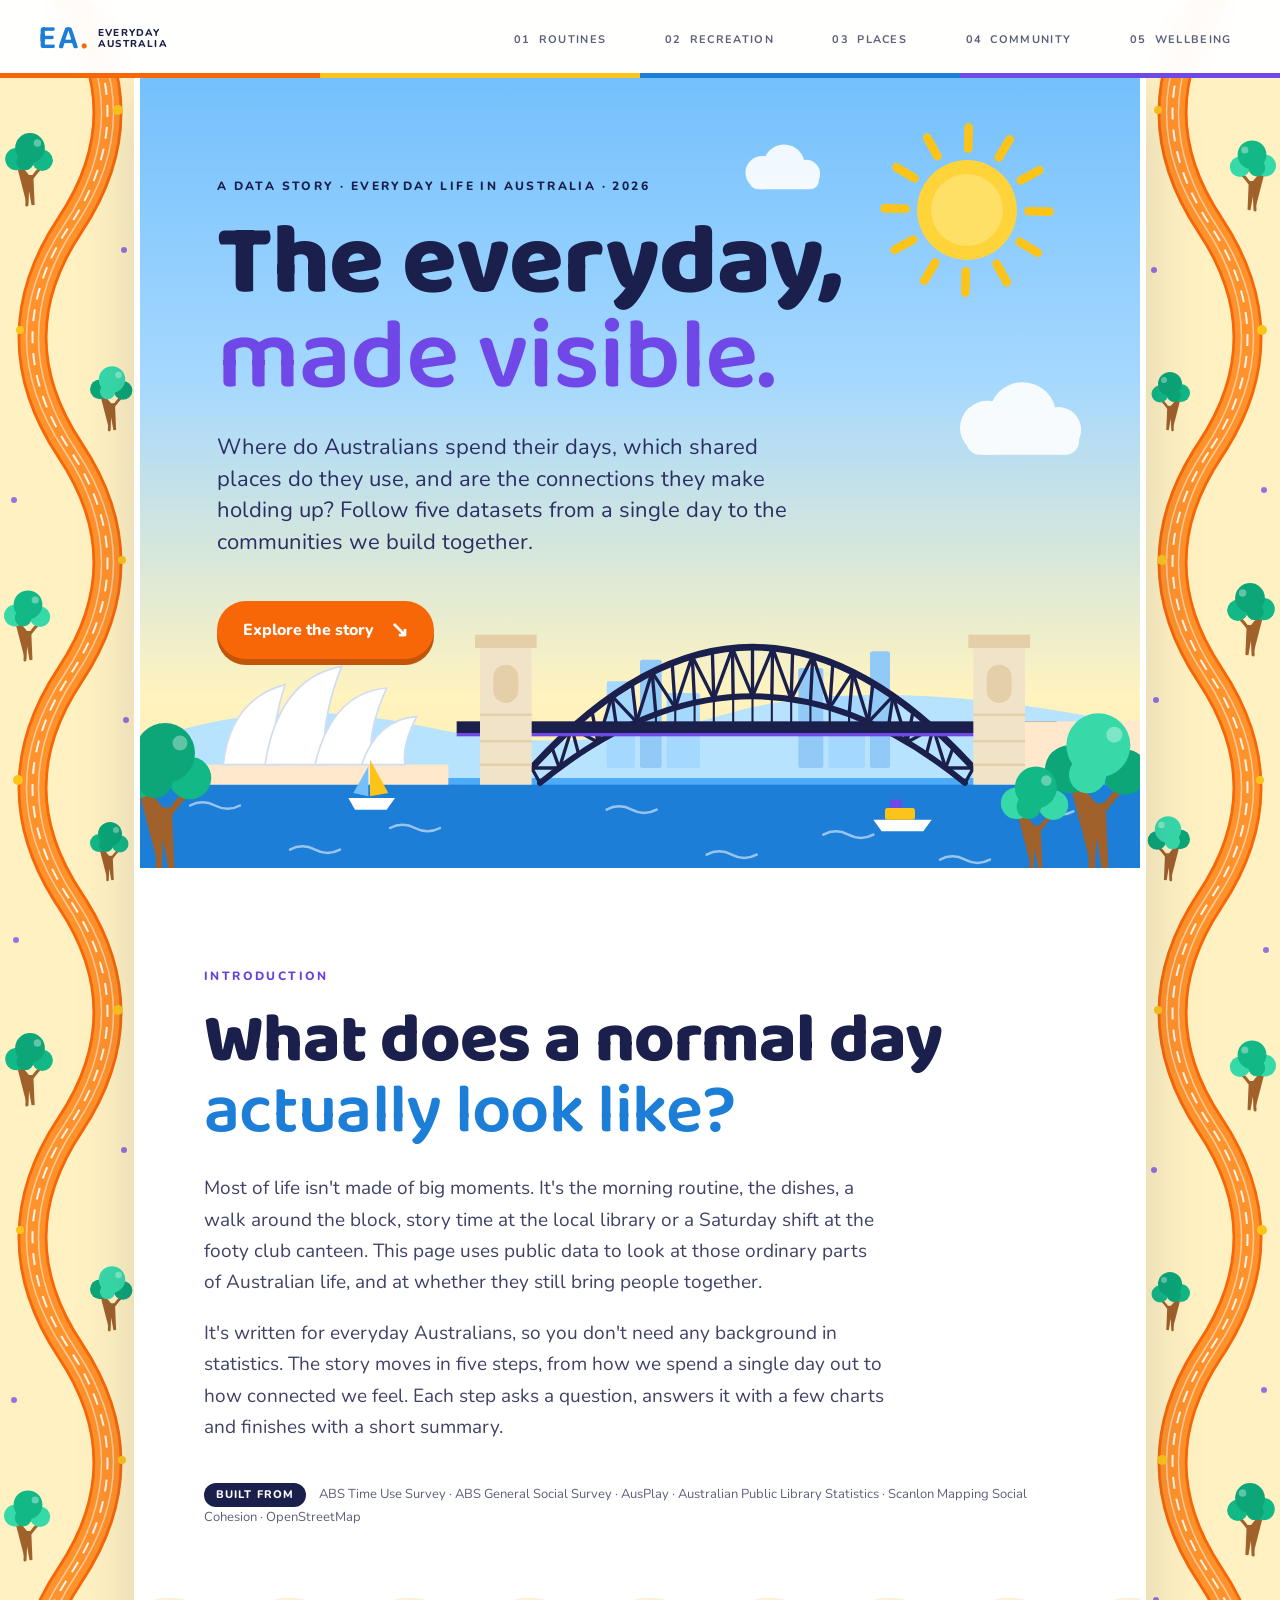
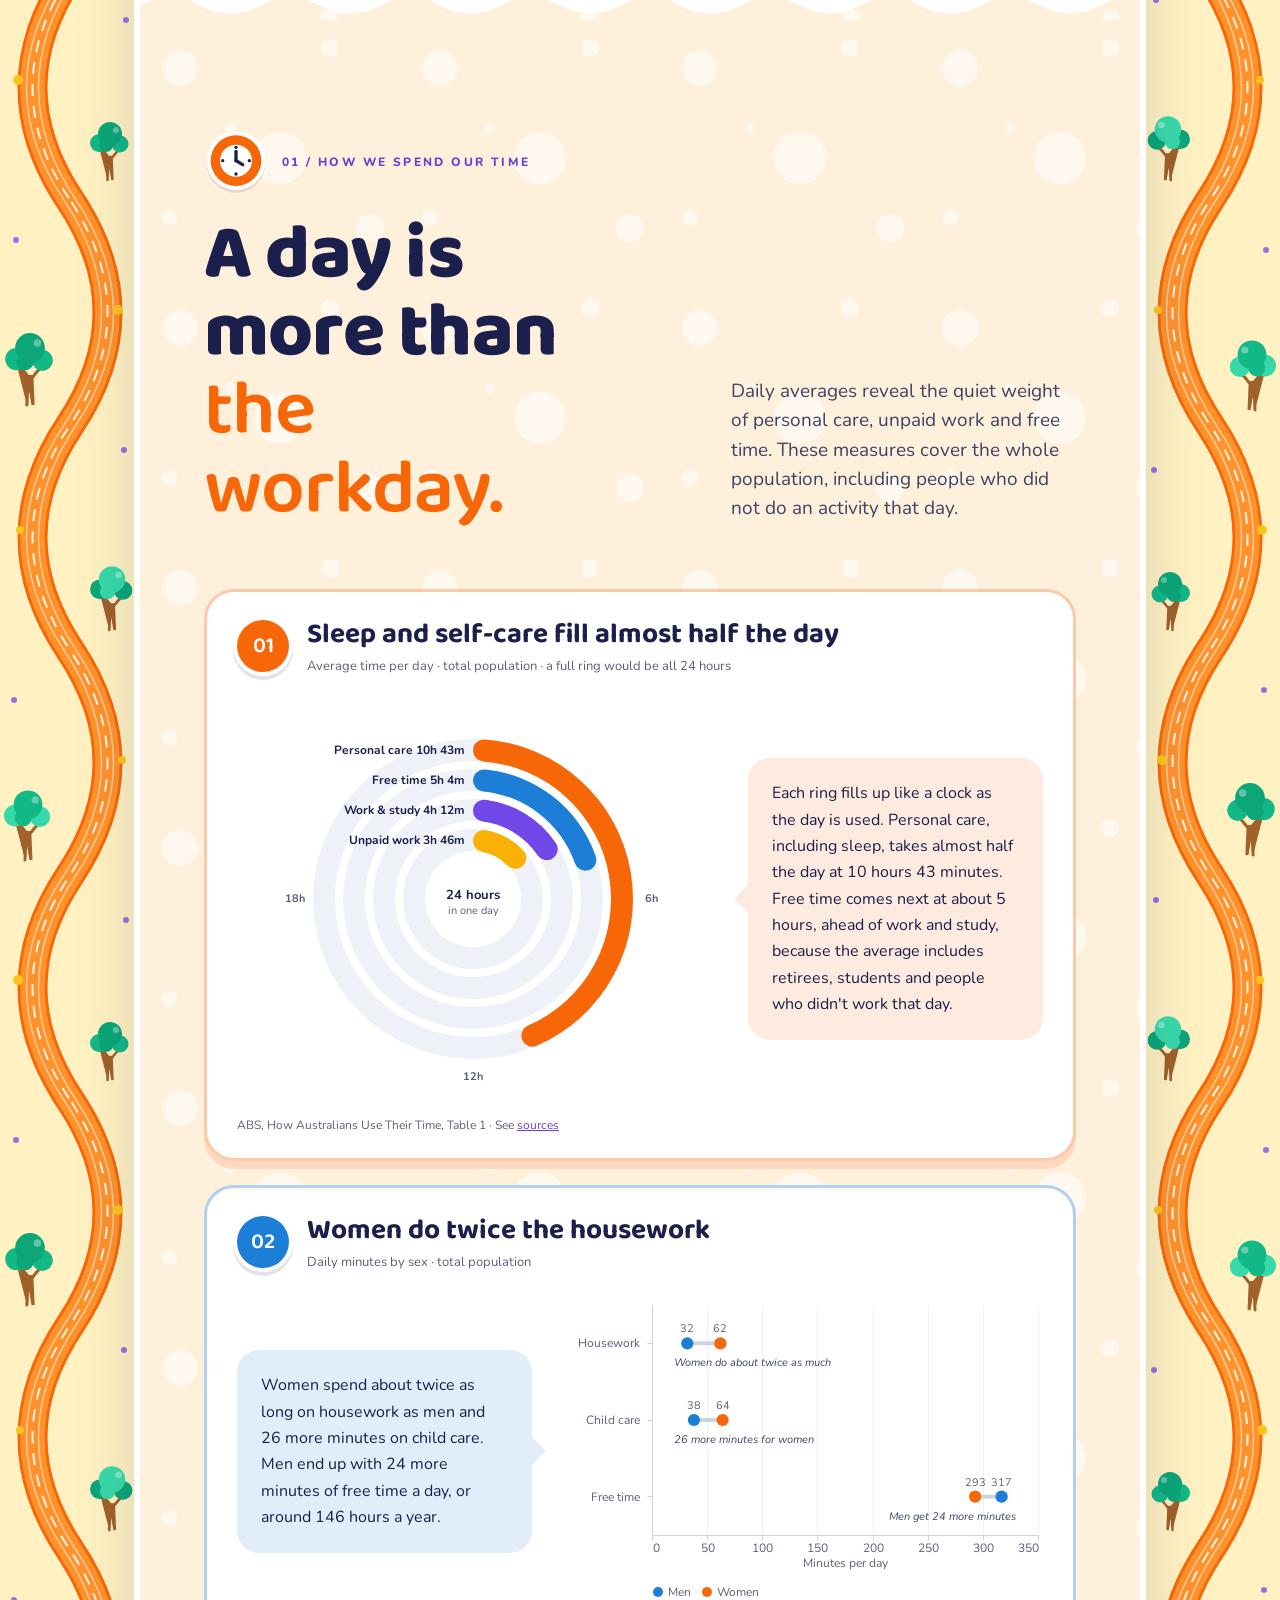
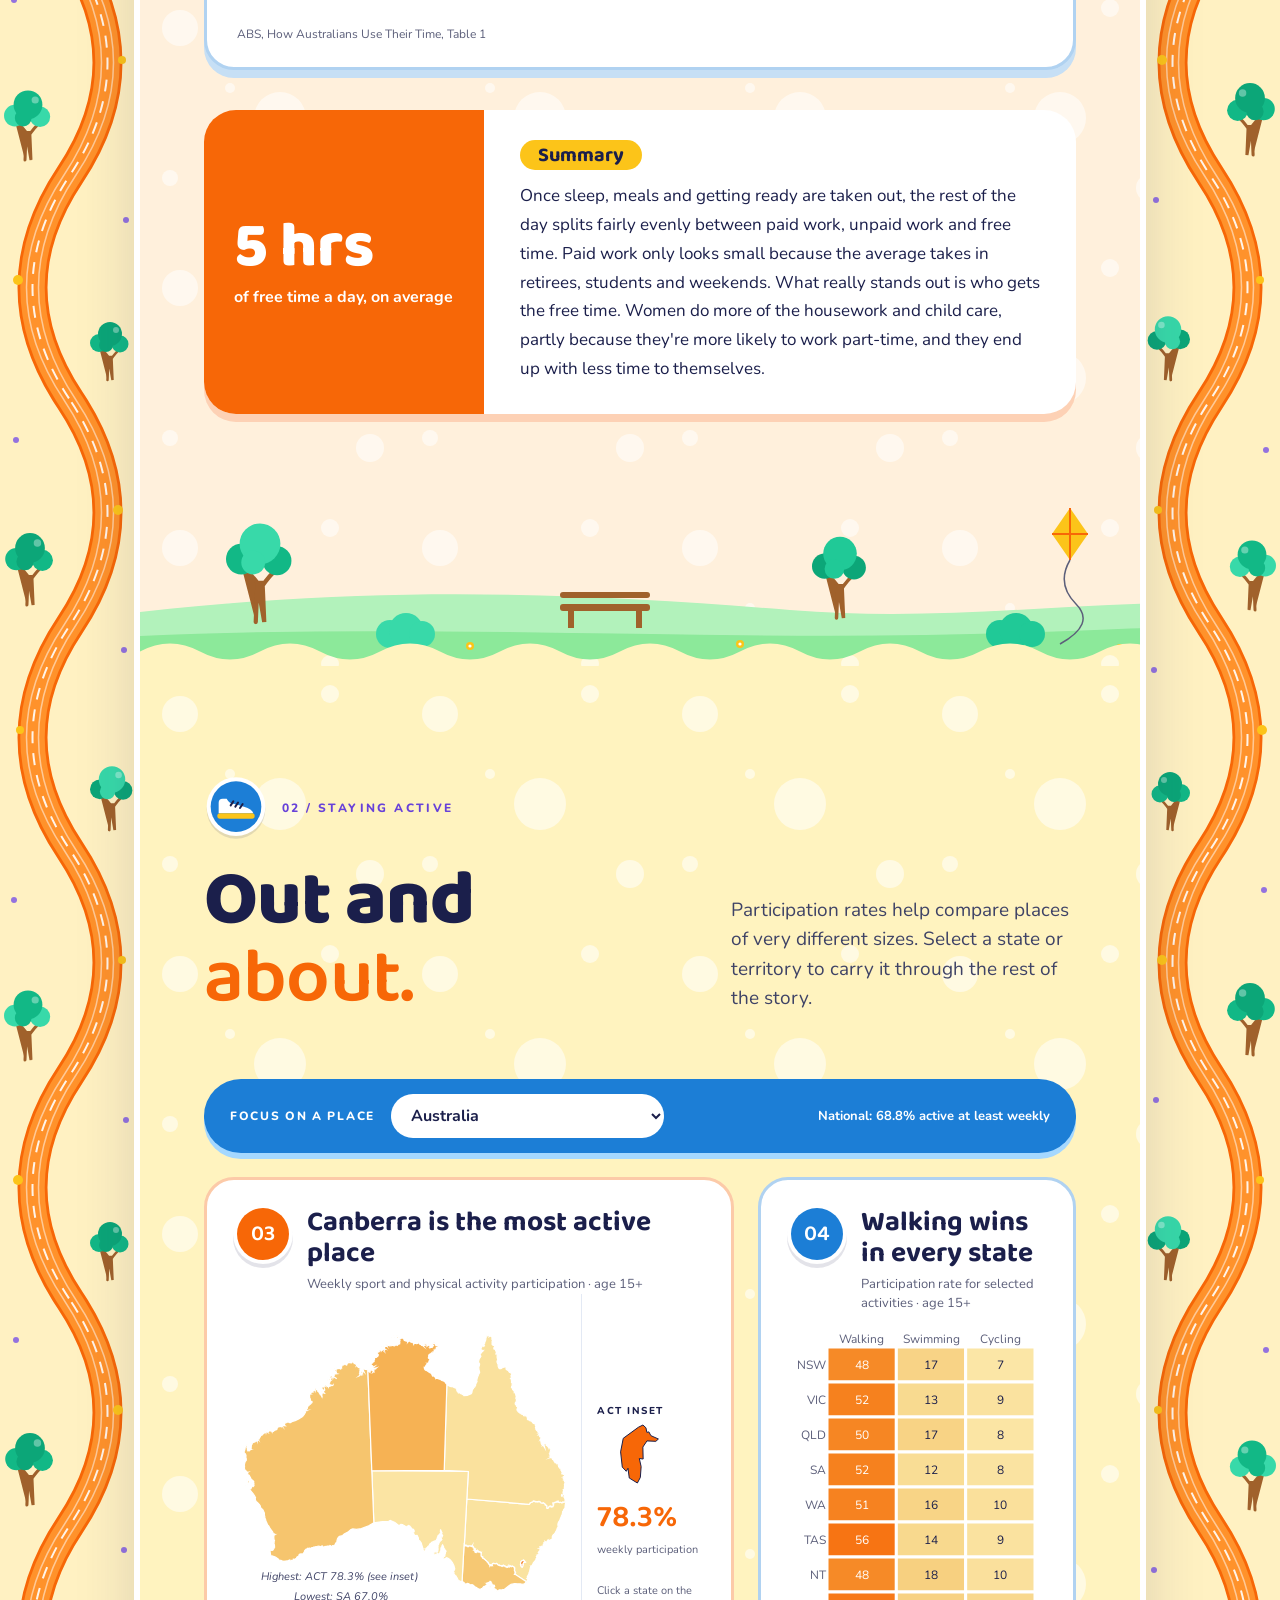
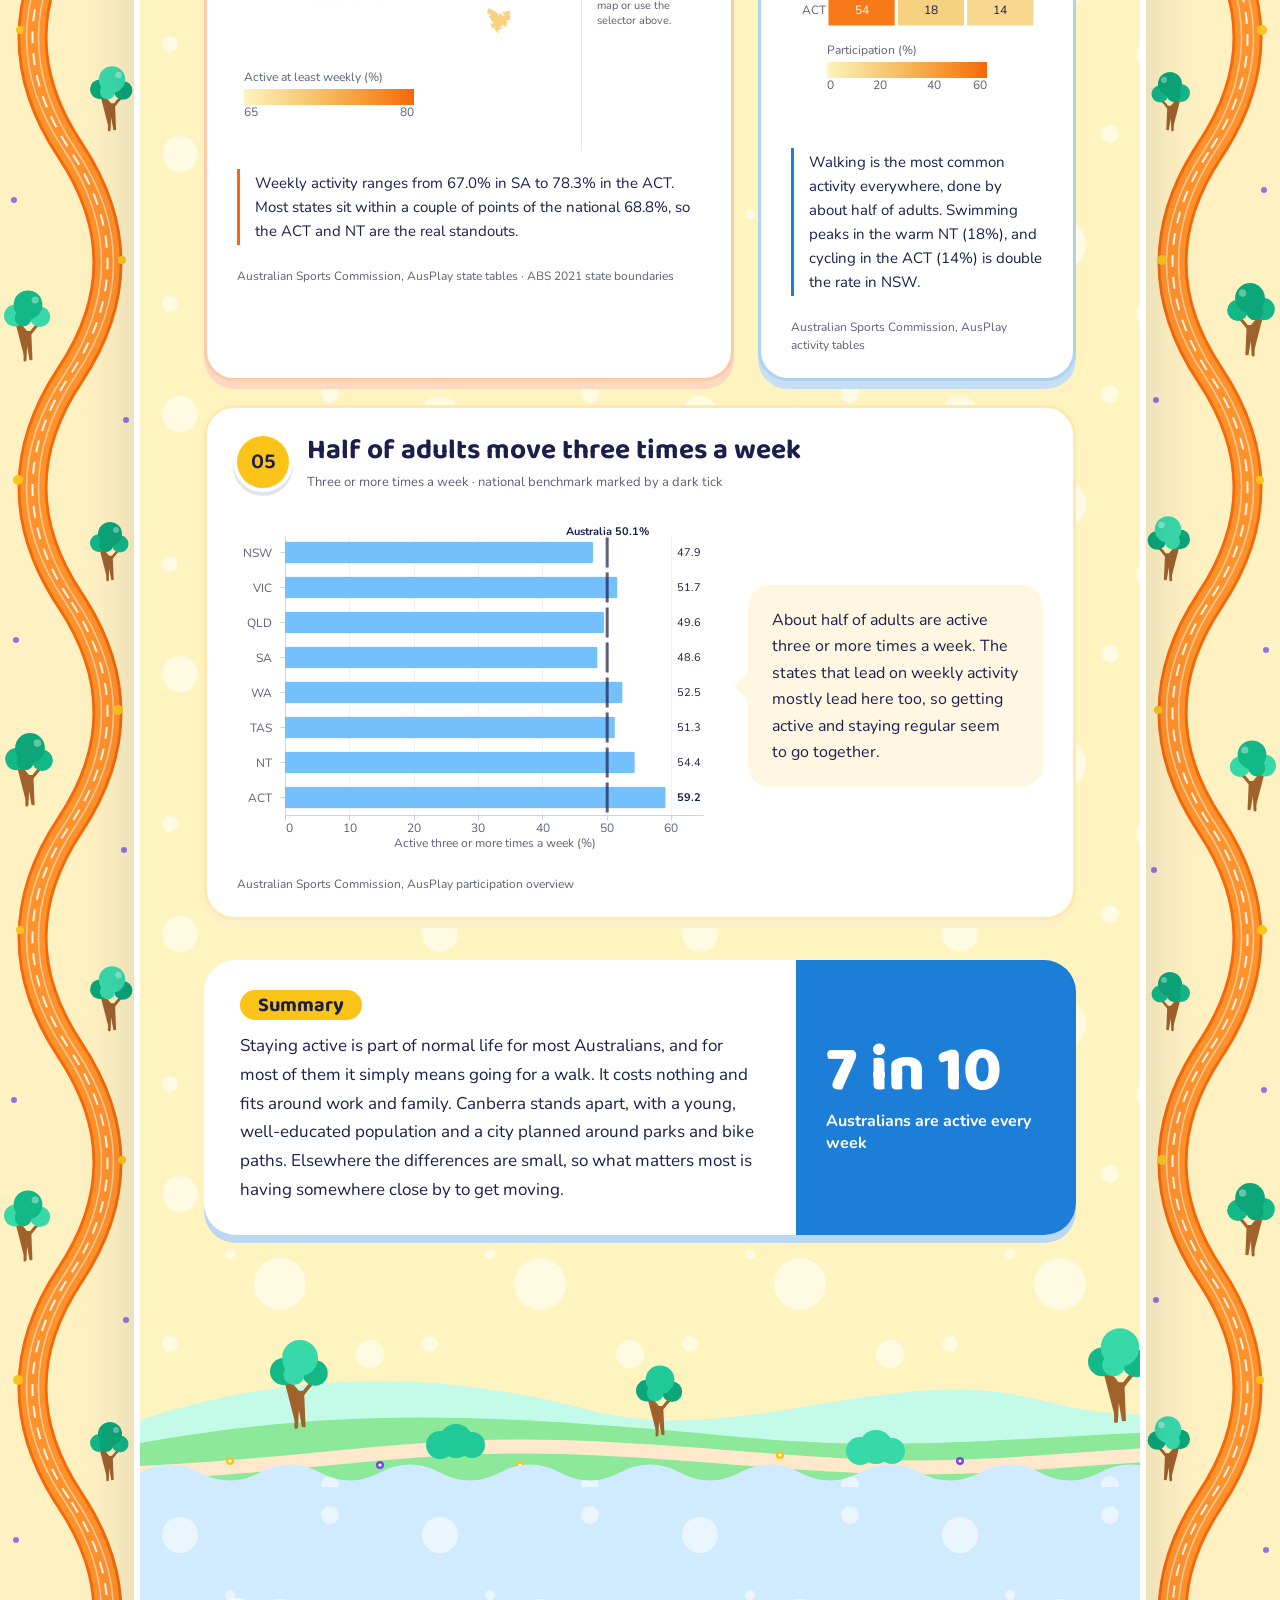
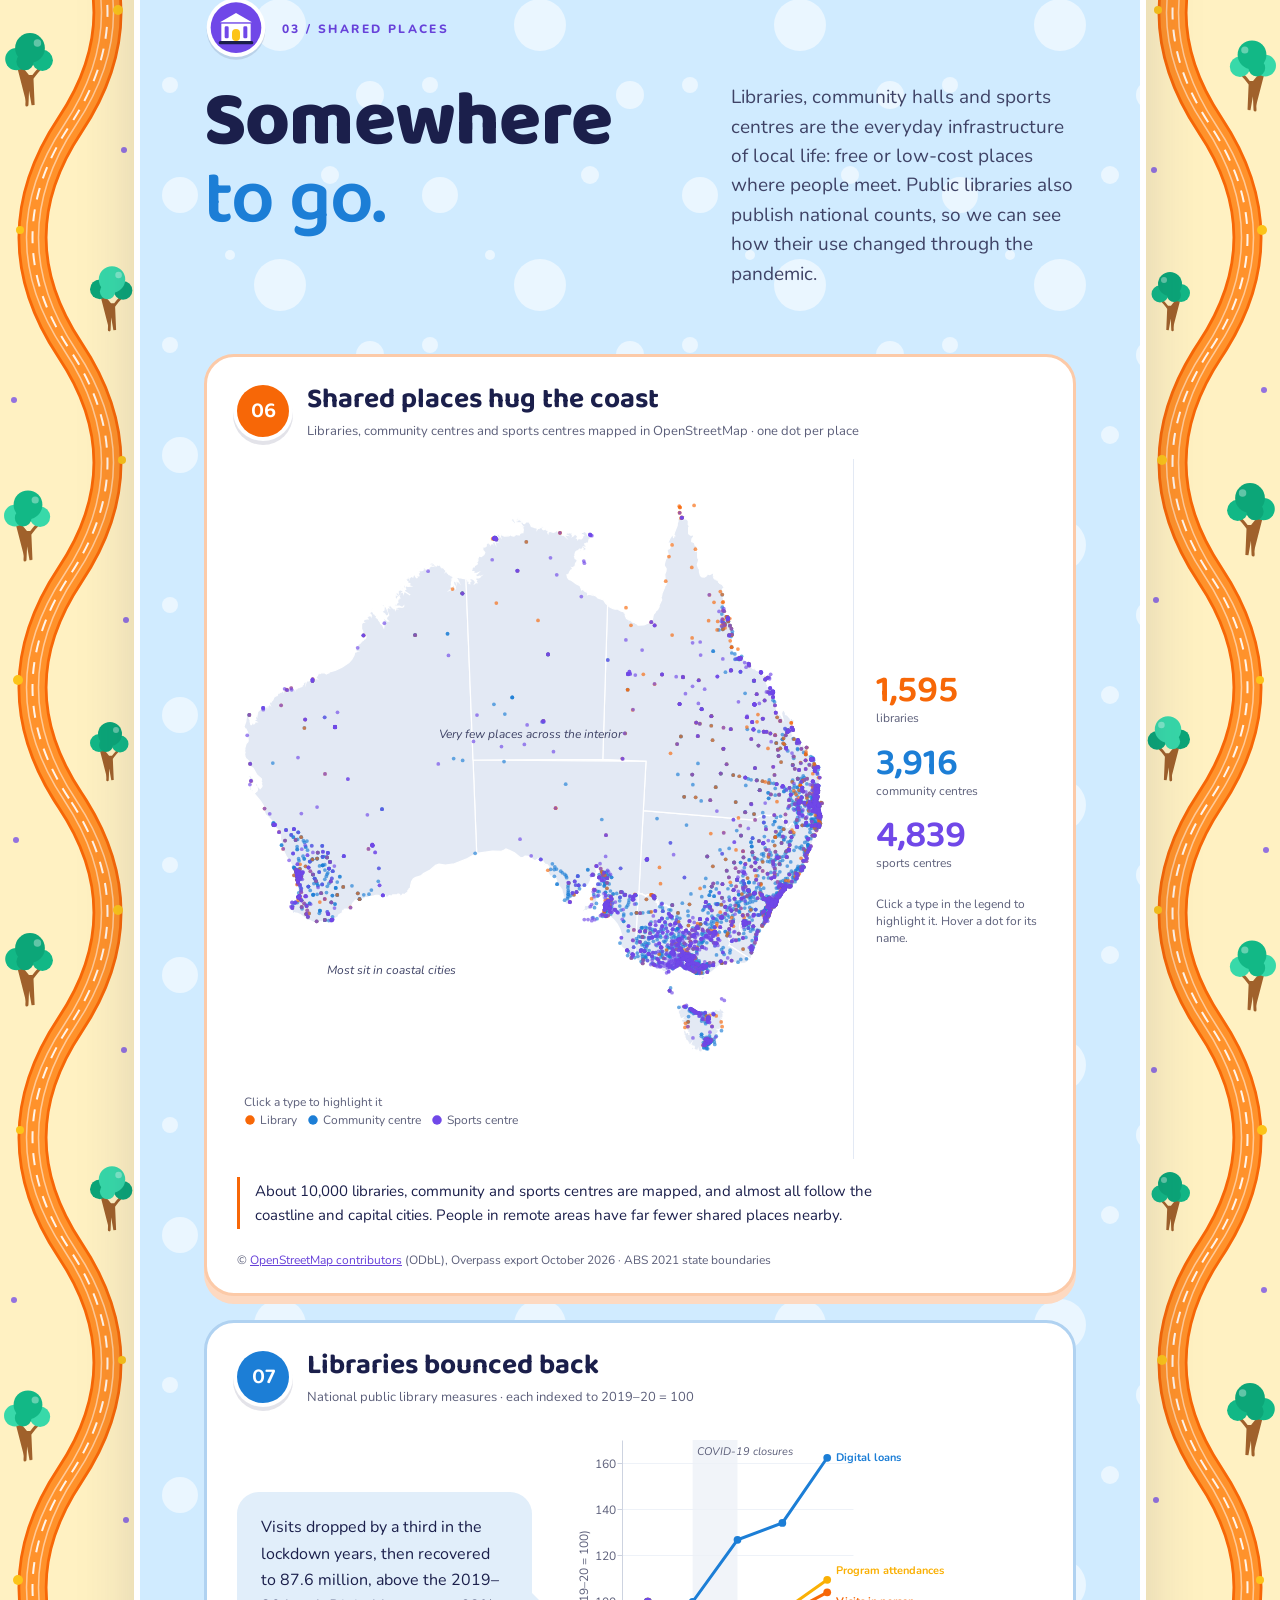
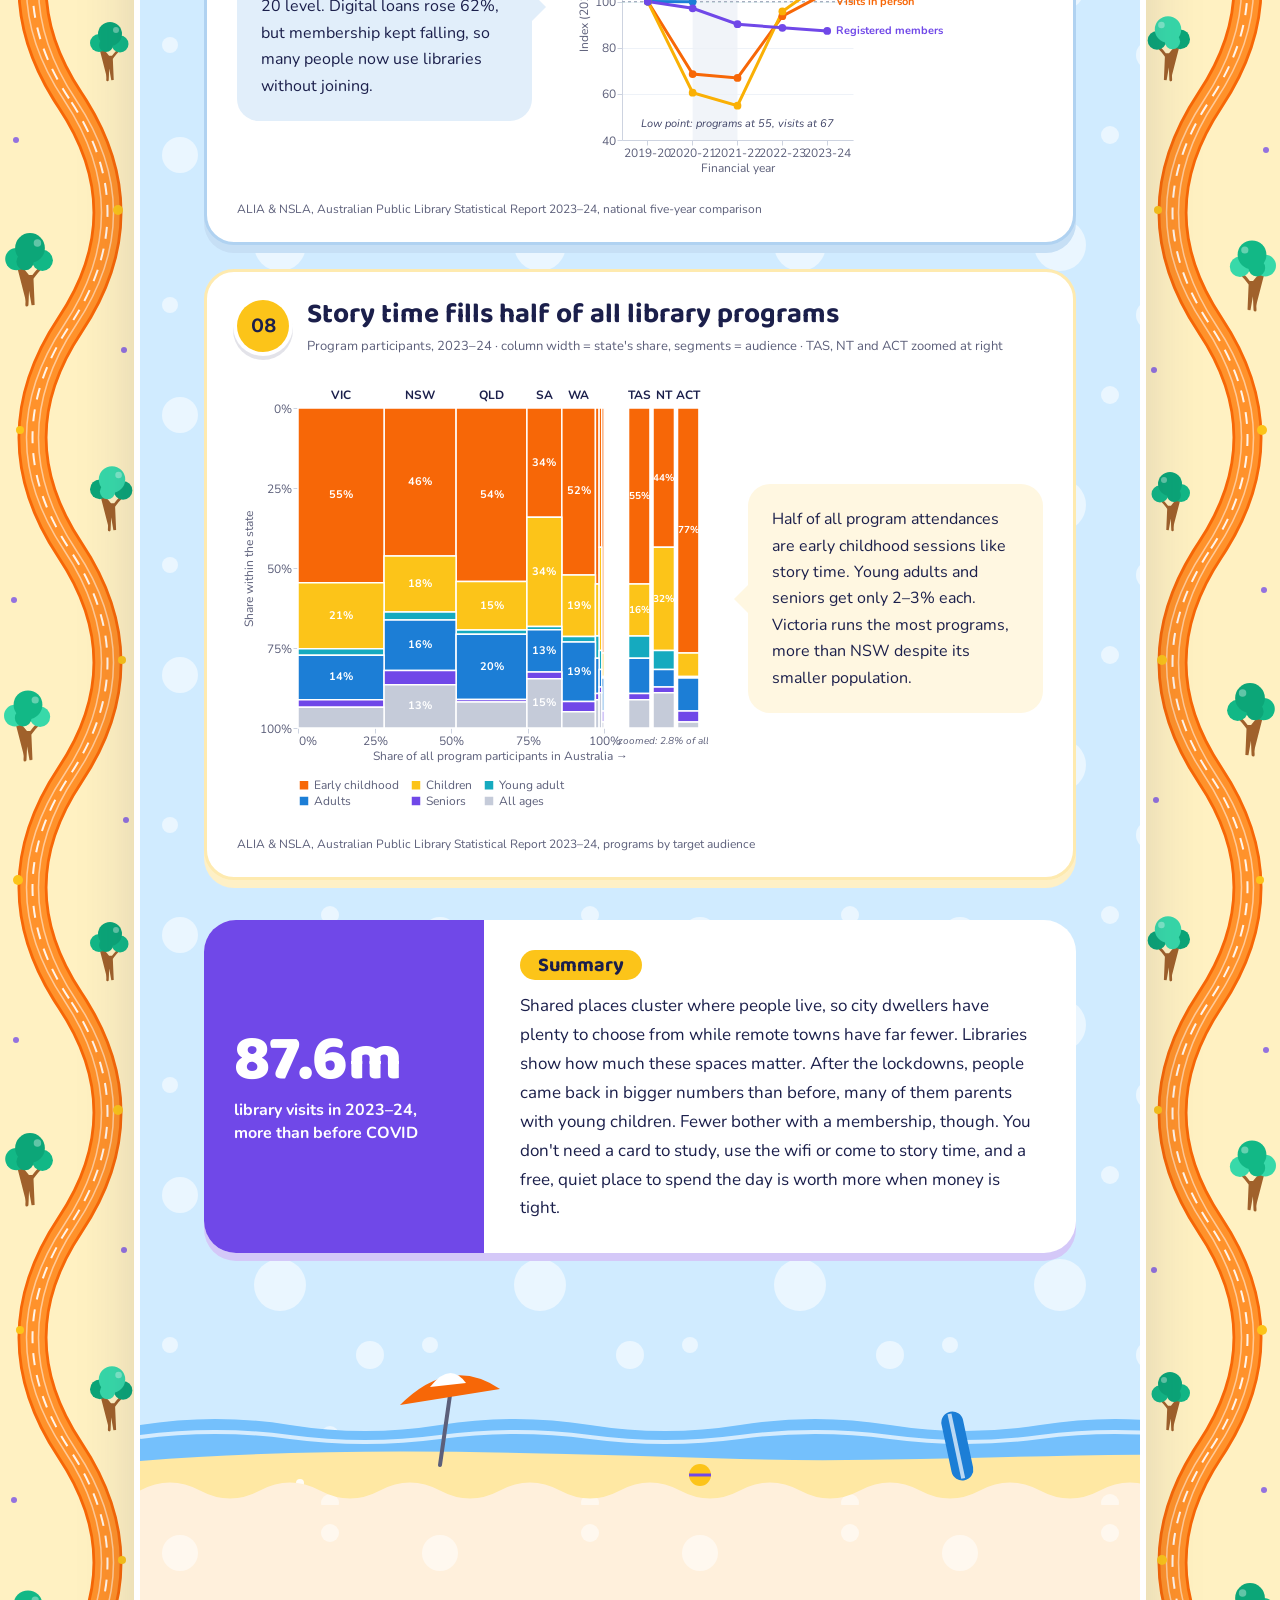
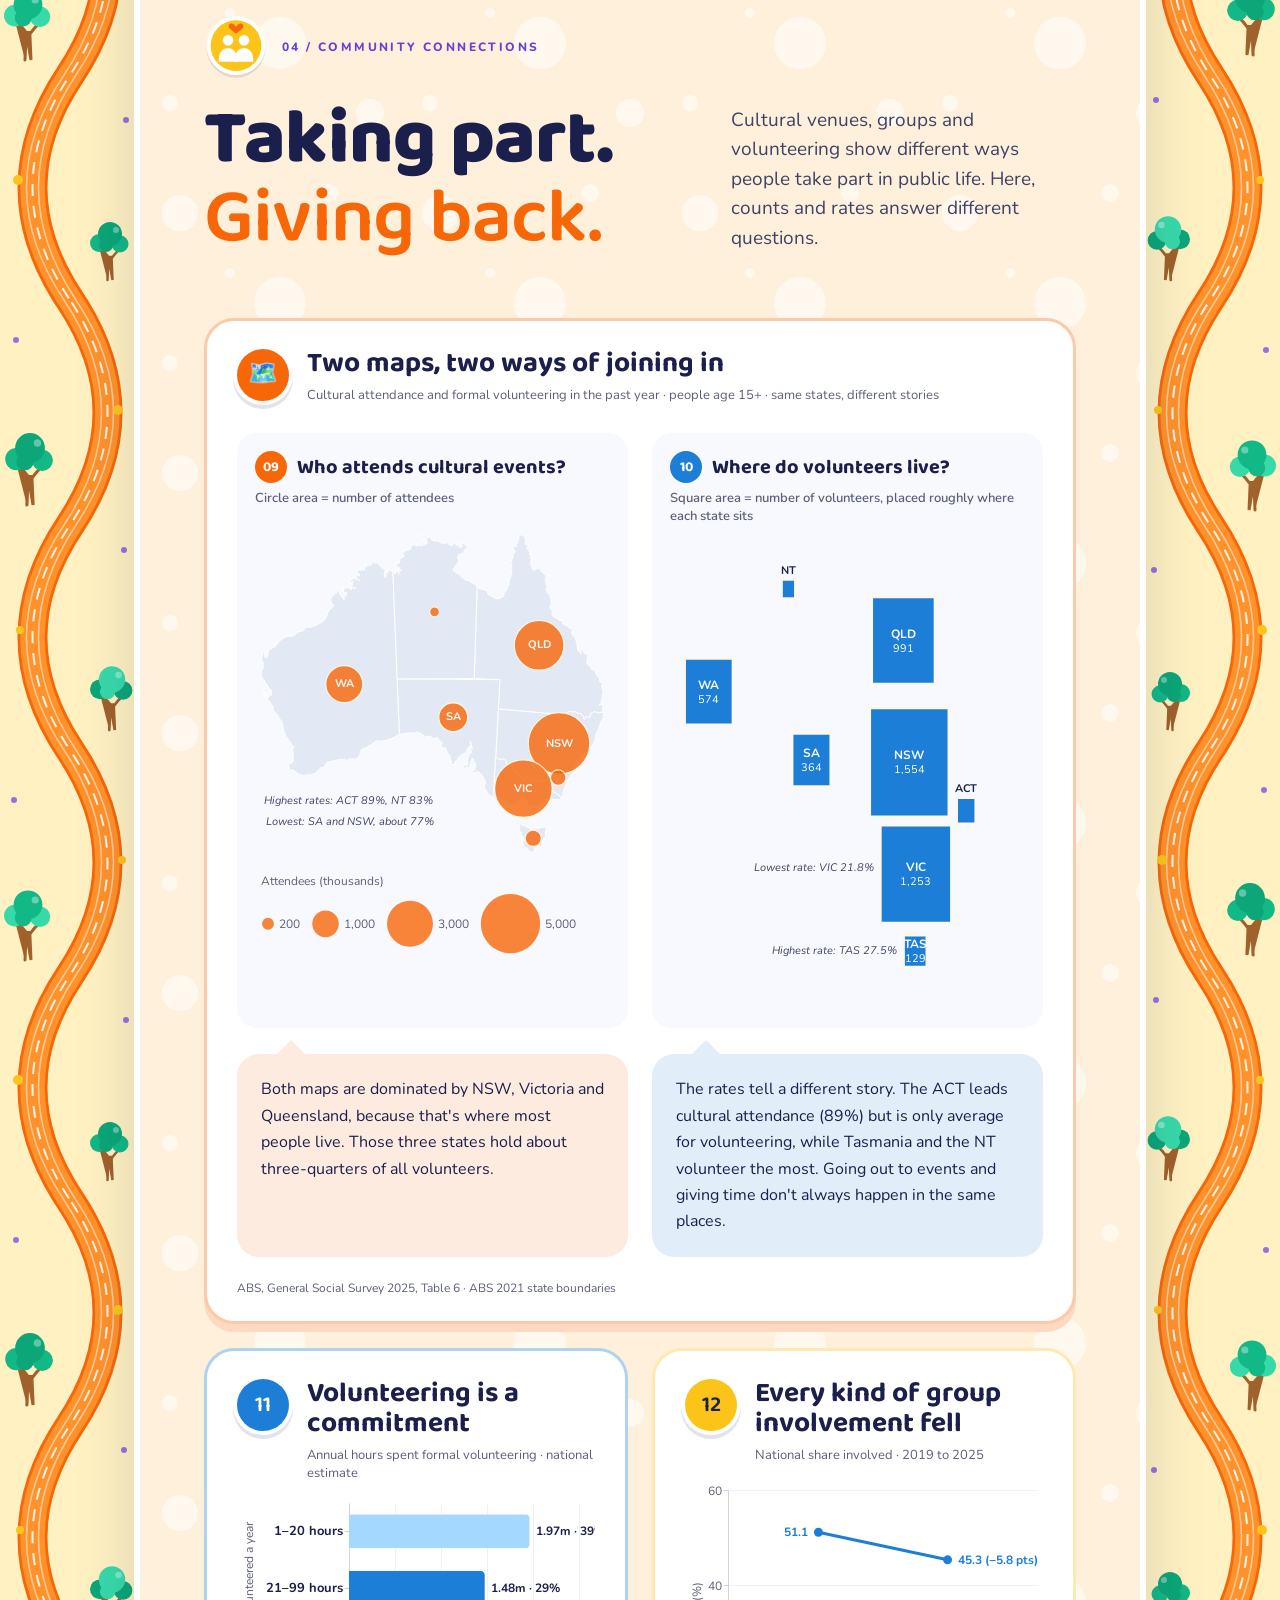
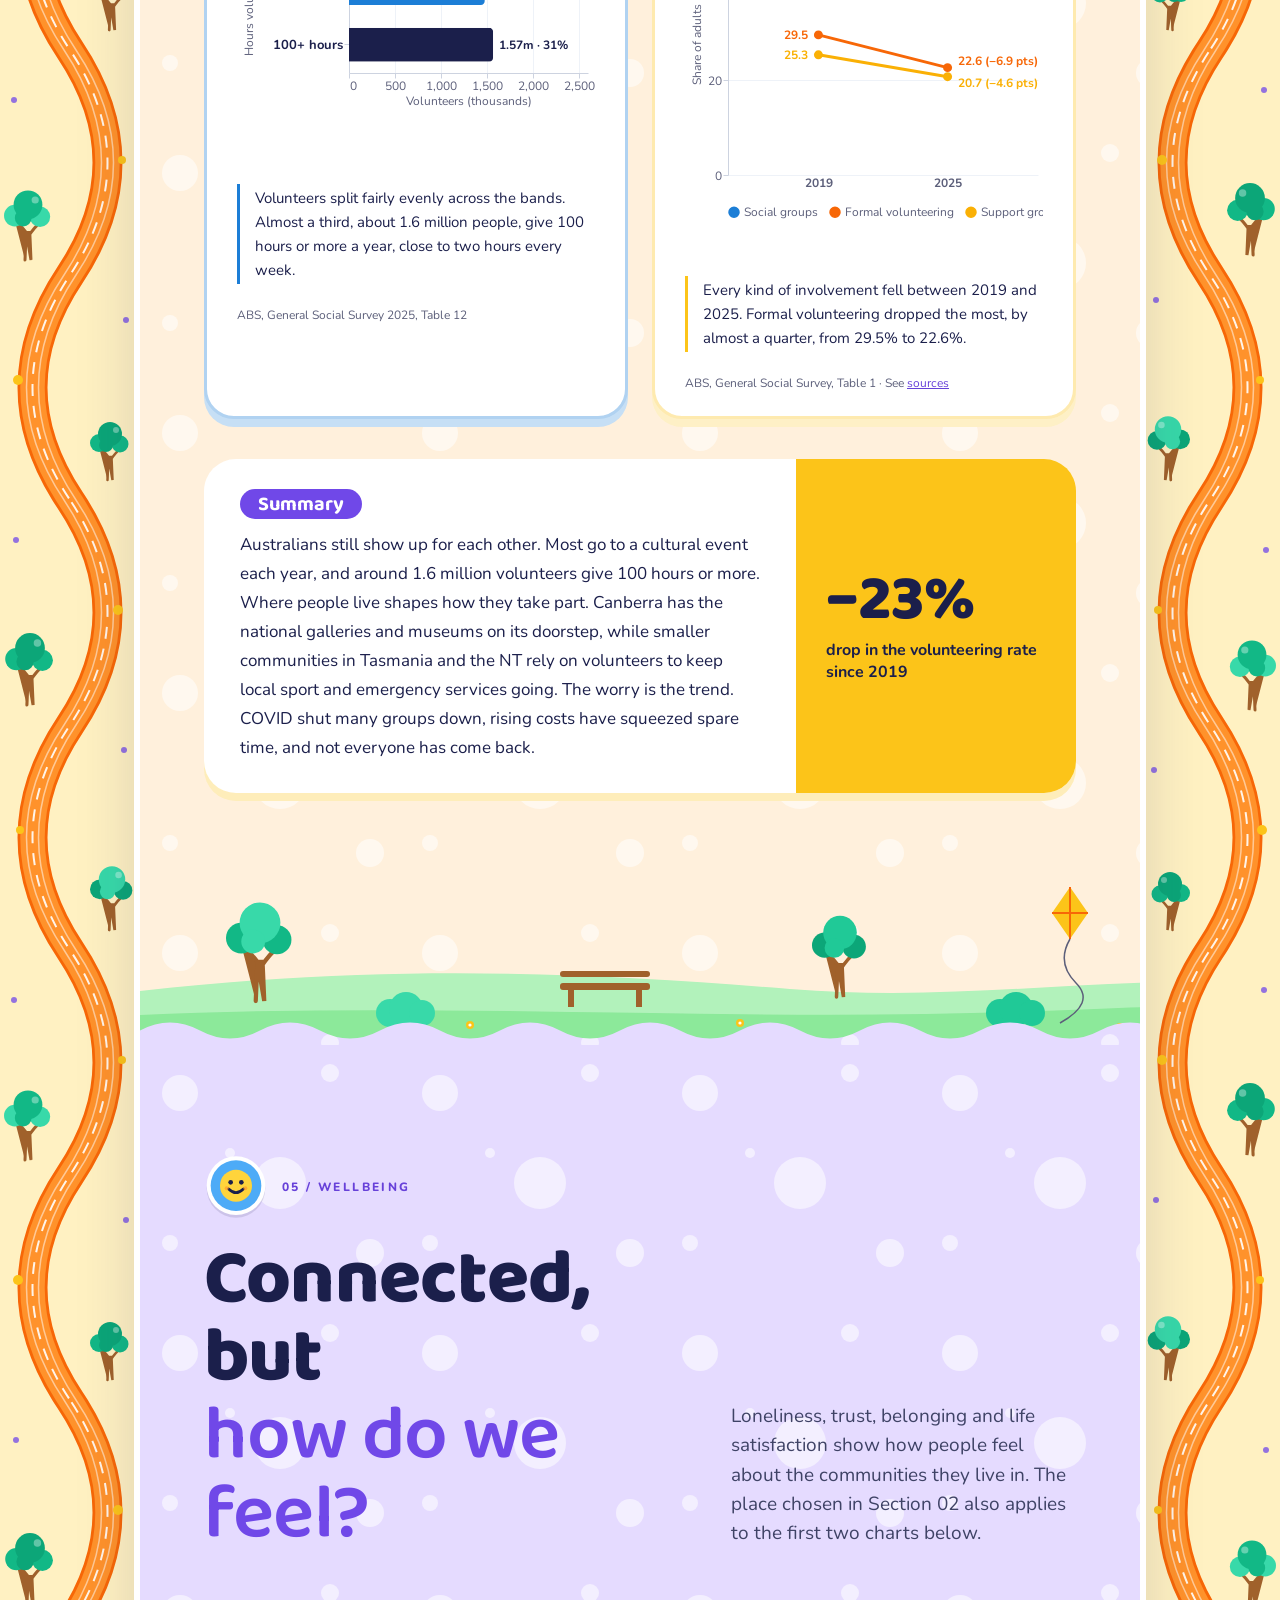
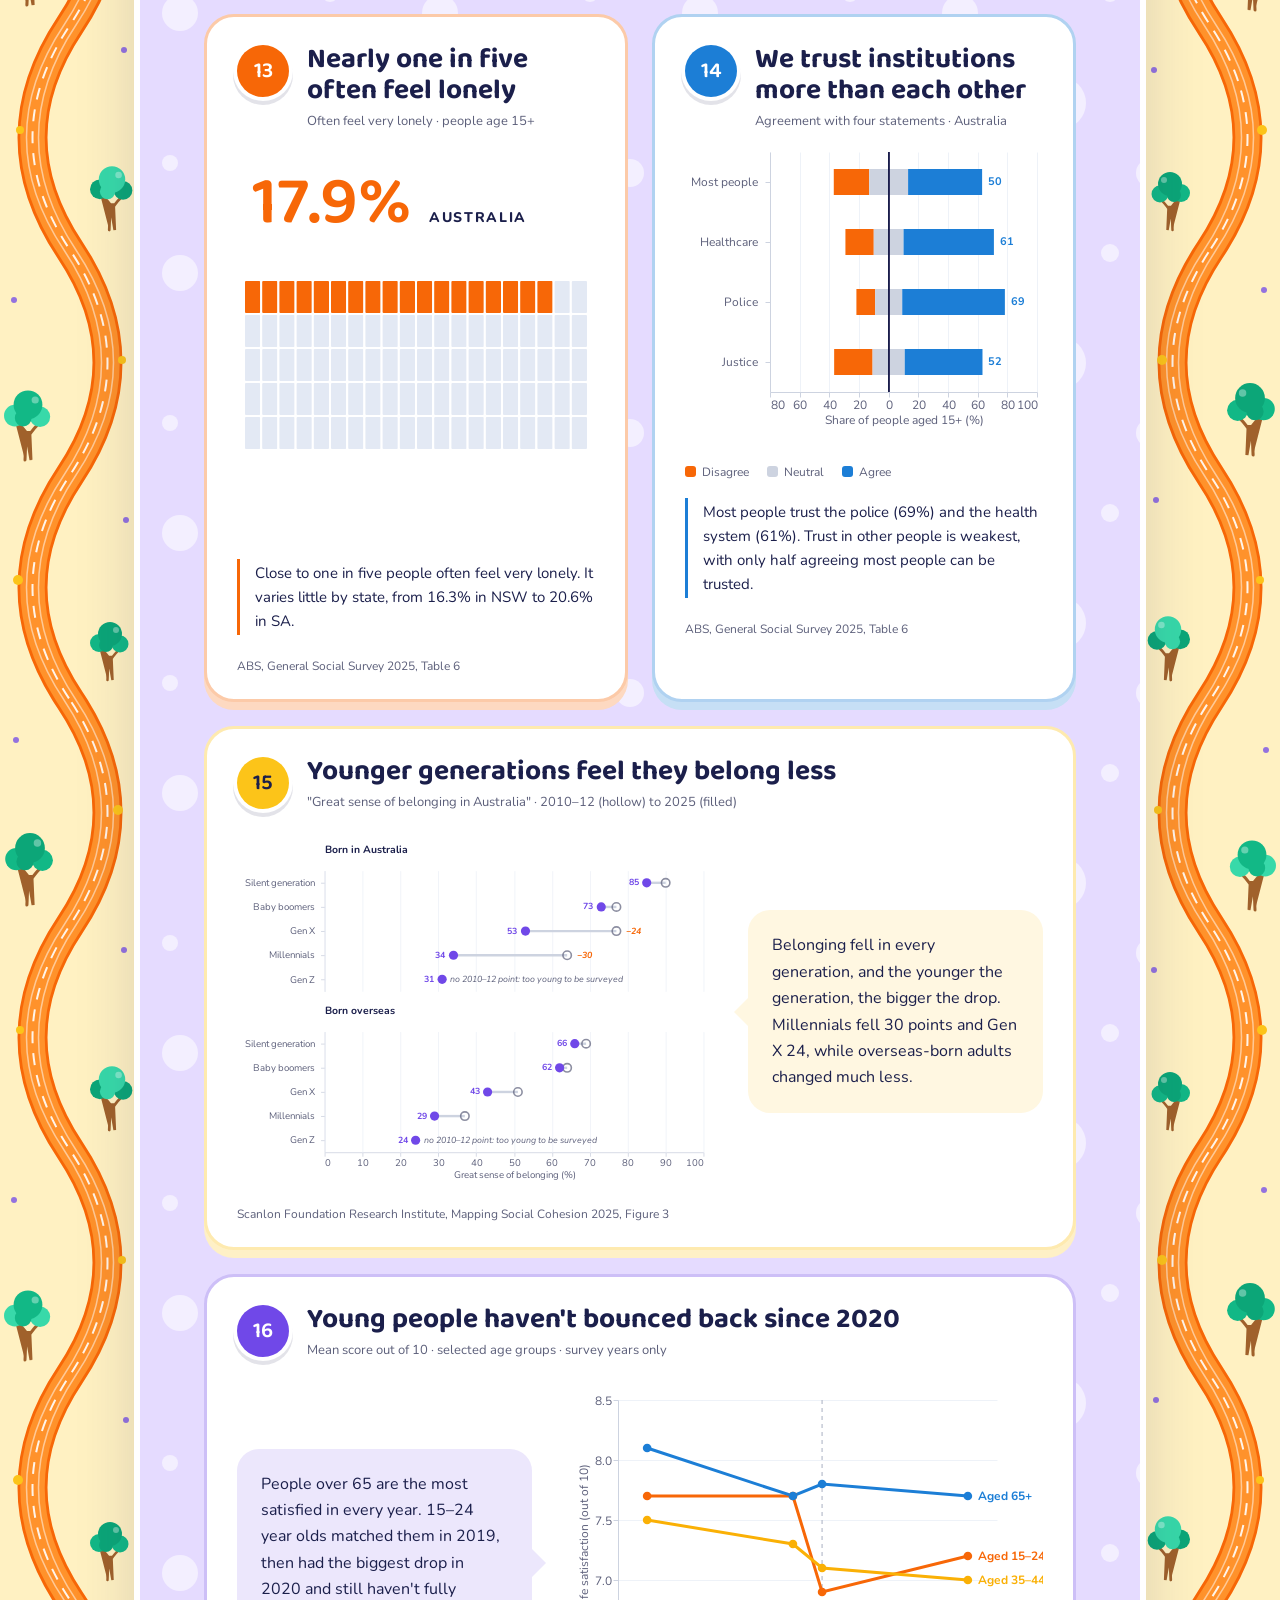
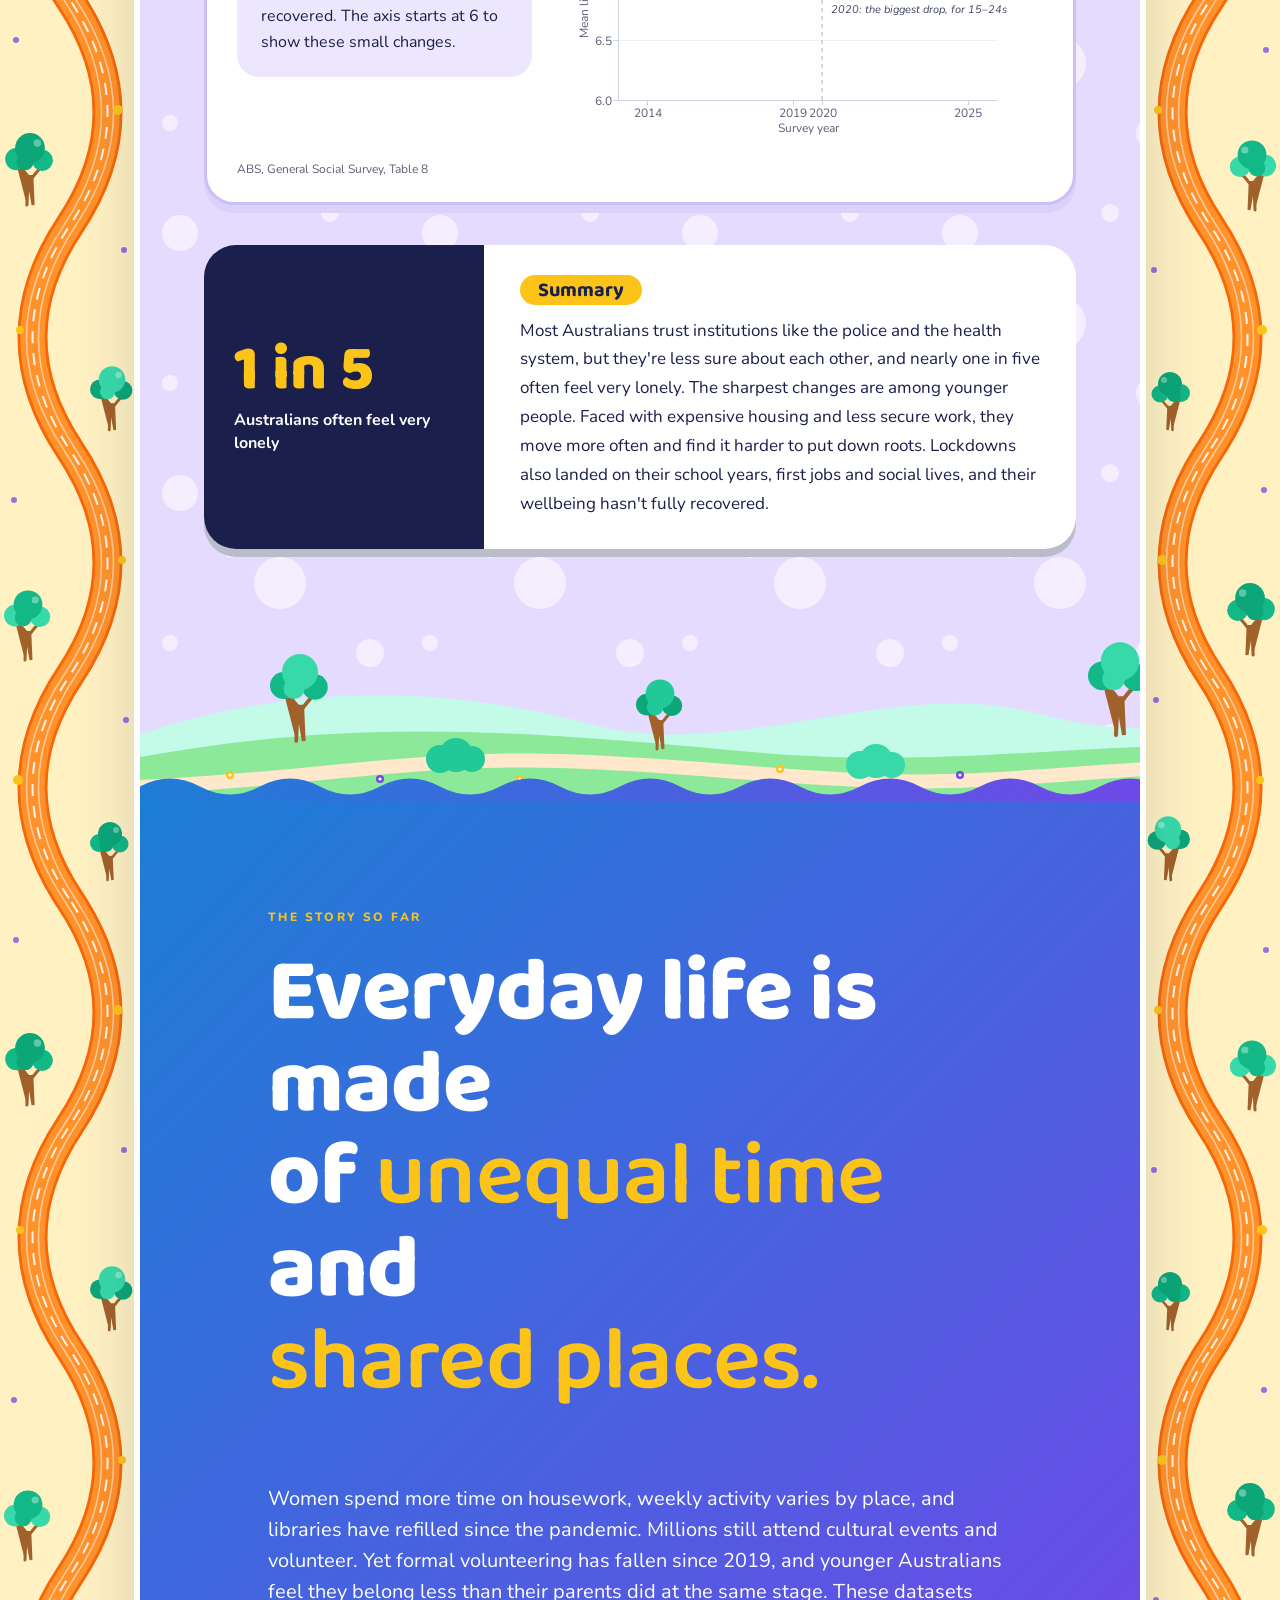
==== docs/index.html @ 028e4a00 "Fix label collisions, enlarge places map, zoom small states in mosaic, replace volunteer treemap wit" ====
<!doctype html>
<html lang="en-AU">
<head>
  <meta charset="utf-8">
  <meta name="viewport" content="width=device-width, initial-scale=1">
  <meta name="description" content="Everyday Life in Australia: an interactive data story combining ABS, AusPlay, public library, Scanlon and OpenStreetMap data on time, recreation, shared places, community and wellbeing.">
  <meta name="author" content="Kimberley Carlile">
  <title>Everyday Life in Australia</title>
  <link rel="preconnect" href="https://fonts.googleapis.com">
  <link rel="preconnect" href="https://fonts.gstatic.com" crossorigin>
  <link rel="stylesheet" href="https://fonts.googleapis.com/css2?family=Baloo+2:wght@600;700;800&family=Nunito:wght@400;600;700;800&display=swap">
  <link rel="stylesheet" href="styles.css">
  <script defer src="vendor/vega.min.js"></script>
  <script defer src="vendor/vega-lite.min.js"></script>
  <script defer src="vendor/vega-embed.min.js"></script>
  <script defer src="app.js"></script>
</head>
<body>
  <a class="skip-link" href="#main">Skip to the story</a>
  <div class="frame frame-left" aria-hidden="true"></div>
  <div class="frame frame-right" aria-hidden="true"></div>
  <header class="site-header">
    <a class="brand" href="#top" aria-label="Everyday Australia, back to top"><span class="brand-mark">EA<span class="brand-dot">.</span></span><span>EVERYDAY<br>AUSTRALIA</span></a>
    <nav aria-label="Story sections">
      <a href="#routines" aria-label="Routines">01 <span>Routines</span></a>
      <a href="#recreation" aria-label="Recreation">02 <span>Recreation</span></a>
      <a href="#places" aria-label="Shared places">03 <span>Places</span></a>
      <a href="#community" aria-label="Community">04 <span>Community</span></a>
      <a href="#wellbeing" aria-label="Wellbeing">05 <span>Wellbeing</span></a>
    </nav>
  </header>

  <main id="main">
    <section class="hero" id="top">
      <div class="hero-inner">
        <p class="eyebrow">A DATA STORY · EVERYDAY LIFE IN AUSTRALIA · 2026</p>
        <h1>The everyday,<br><em>made visible.</em></h1>
        <p class="hero-deck">Where do Australians spend their days, which shared places do they use, and are the connections they make holding up? Follow five datasets from a single day to the communities we build together.</p>
        <a class="hero-link" href="#intro">Explore the story <span aria-hidden="true">↘</span></a>
      </div>
      <img class="cloud cloud-a" src="img/cloud.svg" alt="" aria-hidden="true">
      <img class="cloud cloud-b" src="img/cloud.svg" alt="" aria-hidden="true">
      <img class="hero-sun" src="img/sun.svg" alt="" aria-hidden="true">
      <img class="hero-scene" src="img/harbour.svg" alt="" aria-hidden="true" width="1200" height="420">
    </section>


    <section class="intro" id="intro">
      <div class="intro-top">
        <div class="intro-text">
          <p class="eyebrow">INTRODUCTION</p>
          <h2>What does a normal day <em>actually look like?</em></h2>
          <p>Most of life isn't made of big moments. It's the morning routine, the dishes, a walk around the block, story time at the local library or a Saturday shift at the footy club canteen. This page uses public data to look at those ordinary parts of Australian life, and at whether they still bring people together.</p>
          <p>It's written for everyday Australians, so you don't need any background in statistics. The story moves in five steps, from how we spend a single day out to how connected we feel. Each step asks a question, answers it with a few charts and finishes with a short summary.</p>
        </div>
      </div>
      <p class="intro-sources"><span>Built from</span> ABS Time Use Survey · ABS General Social Survey · AusPlay · Australian Public Library Statistics · Scanlon Mapping Social Cohesion · OpenStreetMap</p>
    </section>

    <section class="story-section" id="routines">
      <div class="section-heading"><p class="eyebrow"><img class="section-icon" src="img/icons/clock.svg" alt="" aria-hidden="true">01 / HOW WE SPEND OUR TIME</p><h2>A day is more than<br><em>the workday.</em></h2><p>Daily averages reveal the quiet weight of personal care, unpaid work and free time. These measures cover the whole population, including people who did not do an activity that day.</p></div>
      <div class="chart-grid two-col">
        <article class="chart-card wide-card split-card"><div class="card-top"><span class="chart-no">01</span><div><h3>Sleep and self-care fill almost half the day</h3><p>Average time per day · total population · a full ring would be all 24 hours</p></div></div><div class="split-body"><div class="split-chart"><div id="chart-routines" class="chart" role="img" aria-label="Radial bar chart on a 24-hour dial showing average daily time spent on personal care, free time, work and study, and unpaid work"></div></div><p class="annotation">Each ring fills up like a clock as the day is used. Personal care, including sleep, takes almost half the day at 10 hours 43 minutes. Free time comes next at about 5 hours, ahead of work and study, because the average includes retirees, students and people who didn't work that day.</p></div><p class="source">ABS, How Australians Use Their Time, Table 1 · See <a href="#sources">sources</a></p></article>
        <article class="chart-card wide-card split-card flip"><div class="card-top"><span class="chart-no">02</span><div><h3>Women do twice the housework</h3><p>Daily minutes by sex · total population</p></div></div><div class="split-body"><div class="split-chart"><div id="chart-gender" class="chart" role="img" aria-label="Dumbbell chart comparing daily minutes spent by men and women"></div></div><p class="annotation">Women spend about twice as long on housework as men and 26 more minutes on child care. Men end up with 24 more minutes of free time a day, or around 146 hours a year.</p></div><p class="source">ABS, How Australians Use Their Time, Table 1</p></article>
      </div>
      <div class="section-summary sum-1"><div class="sum-stat"><strong>5 hrs</strong><span>of free time a day, on average</span></div><div class="sum-text"><h3>Summary</h3><p>Once sleep, meals and getting ready are taken out, the rest of the day splits fairly evenly between paid work, unpaid work and free time. Paid work only looks small because the average takes in retirees, students and weekends. What really stands out is who gets the free time. Women do more of the housework and child care, partly because they're more likely to work part-time, and they end up with less time to themselves.</p></div></div>
    </section>

    <section class="story-section section-warm" id="recreation">
      <div class="section-heading"><p class="eyebrow"><img class="section-icon" src="img/icons/shoe.svg" alt="" aria-hidden="true">02 / STAYING ACTIVE</p><h2>Out and <em>about.</em></h2><p>Participation rates help compare places of very different sizes. Select a state or territory to carry it through the rest of the story.</p></div>
      <div class="state-control"><label for="state-select">Focus on a place</label><select id="state-select"><option value="AUS">Australia</option><option value="NSW">New South Wales</option><option value="VIC">Victoria</option><option value="QLD">Queensland</option><option value="SA">South Australia</option><option value="WA">Western Australia</option><option value="TAS">Tasmania</option><option value="NT">Northern Territory</option><option value="ACT">Australian Capital Territory</option></select><span id="state-summary" aria-live="polite">Choose a place for details</span></div>
      <div class="chart-grid feature-grid">
        <article class="chart-card map-card"><div class="card-top"><span class="chart-no">03</span><div><h3>Canberra is the most active place</h3><p>Weekly sport and physical activity participation · age 15+</p></div></div><div class="map-layout"><div id="chart-sport-map" class="chart map-chart" role="img" aria-label="Choropleth map of weekly activity participation by state and territory"></div><aside class="map-aside"><div><span class="small-label">ACT INSET</span><div id="chart-act-inset" class="act-chart"></div><strong id="act-rate">78.3%</strong><span>weekly participation</span></div><p>Click a state on the map or use the selector above.</p></aside></div><p class="annotation">Weekly activity ranges from 67.0% in SA to 78.3% in the ACT. Most states sit within a couple of points of the national 68.8%, so the ACT and NT are the real standouts.</p><p class="source">Australian Sports Commission, AusPlay state tables · ABS 2021 state boundaries</p></article>
        <article class="chart-card"><div class="card-top"><span class="chart-no">04</span><div><h3>Walking wins in every state</h3><p>Participation rate for selected activities · age 15+</p></div></div><div id="chart-heatmap" class="chart" role="img" aria-label="Heatmap of walking, swimming and cycling rates across states"></div><p class="annotation">Walking is the most common activity everywhere, done by about half of adults. Swimming peaks in the warm NT (18%), and cycling in the ACT (14%) is double the rate in NSW.</p><p class="source">Australian Sports Commission, AusPlay activity tables</p></article>
        <article class="chart-card wide-card split-card"><div class="card-top"><span class="chart-no">05</span><div><h3>Half of adults move three times a week</h3><p>Three or more times a week · national benchmark marked by a dark tick</p></div></div><div class="split-body"><div class="split-chart"><div id="chart-frequency" class="chart" role="img" aria-label="Bullet chart comparing frequent sport participation in eight states with the national rate"></div></div><p class="annotation">About half of adults are active three or more times a week. The states that lead on weekly activity mostly lead here too, so getting active and staying regular seem to go together.</p></div><p class="source">Australian Sports Commission, AusPlay participation overview</p></article>
      </div>
      <div class="section-summary sum-2 flip"><div class="sum-stat"><strong>7 in 10</strong><span>Australians are active every week</span></div><div class="sum-text"><h3>Summary</h3><p>Staying active is part of normal life for most Australians, and for most of them it simply means going for a walk. It costs nothing and fits around work and family. Canberra stands apart, with a young, well-educated population and a city planned around parks and bike paths. Elsewhere the differences are small, so what matters most is having somewhere close by to get moving.</p></div></div>
    </section>

    <section class="story-section section-blue" id="places">
      <div class="section-heading"><p class="eyebrow"><img class="section-icon" src="img/icons/hall.svg" alt="" aria-hidden="true">03 / SHARED PLACES</p><h2>Somewhere<br><em>to go.</em></h2><p>Libraries, community halls and sports centres are the everyday infrastructure of local life: free or low-cost places where people meet. Public libraries also publish national counts, so we can see how their use changed through the pandemic.</p></div>
      <div class="chart-grid two-col">
        <article class="chart-card wide-card"><div class="card-top"><span class="chart-no">06</span><div><h3>Shared places hug the coast</h3><p>Libraries, community centres and sports centres mapped in OpenStreetMap · one dot per place</p></div></div><div class="places-layout"><div id="chart-places" class="chart map-chart places-chart" role="img" aria-label="Dot map of about 10,000 libraries, community centres and sports centres across Australia"></div><aside class="places-aside"><div class="stat"><strong>1,595</strong><span>libraries</span></div><div class="stat"><strong>3,916</strong><span>community centres</span></div><div class="stat"><strong>4,839</strong><span>sports centres</span></div><p>Click a type in the legend to highlight it. Hover a dot for its name.</p></aside></div><p class="annotation">About 10,000 libraries, community and sports centres are mapped, and almost all follow the coastline and capital cities. People in remote areas have far fewer shared places nearby.</p><p class="source">© <a href="https://www.openstreetmap.org/copyright" target="_blank" rel="noopener">OpenStreetMap contributors</a> (ODbL), Overpass export October 2026 · ABS 2021 state boundaries</p></article>
        <article class="chart-card wide-card split-card flip"><div class="card-top"><span class="chart-no">07</span><div><h3>Libraries bounced back</h3><p>National public library measures · each indexed to 2019–20 = 100</p></div></div><div class="split-body"><div class="split-chart"><div id="chart-library-trend" class="chart" role="img" aria-label="Index chart of library visits, program attendances, digital loans and members from 2019–20 to 2023–24"></div></div><p class="annotation">Visits dropped by a third in the lockdown years, then recovered to 87.6 million, above the 2019–20 level. Digital loans rose 62%, but membership kept falling, so many people now use libraries without joining.</p></div><p class="source">ALIA &amp; NSLA, Australian Public Library Statistical Report 2023–24, national five-year comparison</p></article>
        <article class="chart-card wide-card split-card"><div class="card-top"><span class="chart-no">08</span><div><h3>Story time fills half of all library programs</h3><p>Program participants, 2023–24 · column width = state's share, segments = audience · TAS, NT and ACT zoomed at right</p></div></div><div class="split-body"><div class="split-chart"><div id="chart-library-programs" class="chart" role="img" aria-label="Marimekko chart of library program participants by state and target audience"></div></div><p class="annotation">Half of all program attendances are early childhood sessions like story time. Young adults and seniors get only 2–3% each. Victoria runs the most programs, more than NSW despite its smaller population.</p></div><p class="source">ALIA &amp; NSLA, Australian Public Library Statistical Report 2023–24, programs by target audience</p></article>
      </div>
      <div class="section-summary sum-3"><div class="sum-stat"><strong>87.6m</strong><span>library visits in 2023–24, more than before COVID</span></div><div class="sum-text"><h3>Summary</h3><p>Shared places cluster where people live, so city dwellers have plenty to choose from while remote towns have far fewer. Libraries show how much these spaces matter. After the lockdowns, people came back in bigger numbers than before, many of them parents with young children. Fewer bother with a membership, though. You don't need a card to study, use the wifi or come to story time, and a free, quiet place to spend the day is worth more when money is tight.</p></div></div>
    </section>

    <section class="story-section" id="community">
      <div class="section-heading"><p class="eyebrow"><img class="section-icon" src="img/icons/people.svg" alt="" aria-hidden="true">04 / COMMUNITY CONNECTIONS</p><h2>Taking part.<br><em>Giving back.</em></h2><p>Cultural venues, groups and volunteering show different ways people take part in public life. Here, counts and rates answer different questions.</p></div>
      <div class="chart-grid two-col">
        <article class="chart-card wide-card map-duo"><div class="card-top"><span class="chart-no" aria-hidden="true">🗺️</span><div><h3>Two maps, two ways of joining in</h3><p>Cultural attendance and formal volunteering in the past year · people age 15+ · same states, different stories</p></div></div>
          <div class="duo-grid">
            <figure class="duo-map"><figcaption><span class="duo-tag">09</span> Who attends cultural events? <span>Circle area = number of attendees</span></figcaption><div id="chart-culture-map" class="chart map-chart" role="img" aria-label="Proportional symbol map of cultural venue attendance by state"></div></figure>
            <figure class="duo-map"><figcaption><span class="duo-tag">10</span> Where do volunteers live? <span>Square area = number of volunteers, placed roughly where each state sits</span></figcaption><div id="chart-cartogram" class="chart" role="img" aria-label="Square cartogram showing state and territory volunteer counts"></div></figure>
          </div>
          <div class="duo-analysis">
            <p class="annotation">Both maps are dominated by NSW, Victoria and Queensland, because that's where most people live. Those three states hold about three-quarters of all volunteers.</p>
            <p class="annotation">The rates tell a different story. The ACT leads cultural attendance (89%) but is only average for volunteering, while Tasmania and the NT volunteer the most. Going out to events and giving time don't always happen in the same places.</p>
          </div>
          <p class="source">ABS, General Social Survey 2025, Table 6 · ABS 2021 state boundaries</p></article>
        <article class="chart-card"><div class="card-top"><span class="chart-no">11</span><div><h3>Volunteering is a commitment</h3><p>Annual hours spent formal volunteering · national estimate</p></div></div><div id="chart-hours" class="chart" role="img" aria-label="Bar chart of national formal volunteers by annual hours band"></div><p class="annotation">Volunteers split fairly evenly across the bands. Almost a third, about 1.6 million people, give 100 hours or more a year, close to two hours every week.</p><p class="source">ABS, General Social Survey 2025, Table 12</p></article>
        <article class="chart-card"><div class="card-top"><span class="chart-no">12</span><div><h3>Every kind of group involvement fell</h3><p>National share involved · 2019 to 2025</p></div></div><div id="chart-trends" class="chart" role="img" aria-label="Slope chart of community involvement rates in 2019 and 2025"></div><p class="annotation">Every kind of involvement fell between 2019 and 2025. Formal volunteering dropped the most, by almost a quarter, from 29.5% to 22.6%.</p><p class="source">ABS, General Social Survey, Table 1 · See <a href="#sources">sources</a></p></article>
      </div>
      <div class="section-summary sum-4 flip"><div class="sum-stat"><strong>−23%</strong><span>drop in the volunteering rate since 2019</span></div><div class="sum-text"><h3>Summary</h3><p>Australians still show up for each other. Most go to a cultural event each year, and around 1.6 million volunteers give 100 hours or more. Where people live shapes how they take part. Canberra has the national galleries and museums on its doorstep, while smaller communities in Tasmania and the NT rely on volunteers to keep local sport and emergency services going. The worry is the trend. COVID shut many groups down, rising costs have squeezed spare time, and not everyone has come back.</p></div></div>
    </section>

    <section class="story-section section-plum" id="wellbeing">
      <div class="section-heading"><p class="eyebrow"><img class="section-icon" src="img/icons/smile.svg" alt="" aria-hidden="true">05 / WELLBEING</p><h2>Connected, but<br><em>how do we feel?</em></h2><p>Loneliness, trust, belonging and life satisfaction show how people feel about the communities they live in. The place chosen in Section 02 also applies to the first two charts below.</p></div>
      <div class="chart-grid two-col">
        <article class="chart-card"><div class="card-top"><span class="chart-no">13</span><div><h3>Nearly one in five often feel lonely</h3><p>Often feel very lonely · people age 15+</p></div></div><div class="big-number"><strong id="lonely-value">17.9%</strong><span id="lonely-place">Australia</span></div><div id="chart-waffle" class="chart" role="img" aria-label="Waffle chart of people who often feel very lonely"></div><p class="annotation">Close to one in five people often feel very lonely. It varies little by state, from 16.3% in NSW to 20.6% in SA.</p><p class="source">ABS, General Social Survey 2025, Table 6</p></article>
        <article class="chart-card"><div class="card-top"><span class="chart-no">14</span><div><h3>We trust institutions more than each other</h3><p>Agreement with four statements · <span id="trust-place">Australia</span></p></div></div><div id="chart-trust" class="chart" role="img" aria-label="Diverging stacked bars showing agreement, neutral and disagreement"></div><div class="legend"><span><i class="swatch disagree"></i>Disagree</span><span><i class="swatch neutral"></i>Neutral</span><span><i class="swatch agree"></i>Agree</span></div><p class="annotation">Most people trust the police (69%) and the health system (61%). Trust in other people is weakest, with only half agreeing most people can be trusted.</p><p class="source">ABS, General Social Survey 2025, Table 6</p></article>
        <article class="chart-card wide-card split-card"><div class="card-top"><span class="chart-no">15</span><div><h3>Younger generations feel they belong less</h3><p>"Great sense of belonging in Australia" · 2010–12 (hollow) to 2025 (filled)</p></div></div><div class="split-body"><div class="split-chart"><div id="chart-belonging" class="chart" role="img" aria-label="Dumbbell chart of sense of belonging by generation and birthplace, 2010–12 and 2025"></div></div><p class="annotation">Belonging fell in every generation, and the younger the generation, the bigger the drop. Millennials fell 30 points and Gen X 24, while overseas-born adults changed much less.</p></div><p class="source">Scanlon Foundation Research Institute, Mapping Social Cohesion 2025, Figure 3</p></article>
        <article class="chart-card wide-card split-card flip"><div class="card-top"><span class="chart-no">16</span><div><h3>Young people haven't bounced back since 2020</h3><p>Mean score out of 10 · selected age groups · survey years only</p></div></div><div class="split-body"><div class="split-chart"><div id="chart-satisfaction" class="chart" role="img" aria-label="Line chart of mean life satisfaction by age group from 2014 to 2025"></div></div><p class="annotation">People over 65 are the most satisfied in every year. 15–24 year olds matched them in 2019, then had the biggest drop in 2020 and still haven't fully recovered. The axis starts at 6 to show these small changes.</p></div><p class="source">ABS, General Social Survey, Table 8</p></article>
      </div>
      <div class="section-summary sum-5"><div class="sum-stat"><strong>1 in 5</strong><span>Australians often feel very lonely</span></div><div class="sum-text"><h3>Summary</h3><p>Most Australians trust institutions like the police and the health system, but they're less sure about each other, and nearly one in five often feel very lonely. The sharpest changes are among younger people. Faced with expensive housing and less secure work, they move more often and find it harder to put down roots. Lockdowns also landed on their school years, first jobs and social lives, and their wellbeing hasn't fully recovered.</p></div></div>
    </section>

    <section class="closing"><p class="eyebrow">THE STORY SO FAR</p><h2>Everyday life is made<br>of <em>unequal time</em> and<br><em>shared places.</em></h2><p>Women spend more time on housework, weekly activity varies by place, and libraries have refilled since the pandemic. Millions still attend cultural events and volunteer. Yet formal volunteering has fallen since 2019, and younger Australians feel they belong less than their parents did at the same stage. These datasets describe patterns; they do not explain why those patterns occur.</p></section>

    <footer id="sources"><div><p class="eyebrow">SOURCES</p><h2>Behind the numbers.</h2><ol class="source-list"><li><span>ABS, How Australians Use Their Time 2020–21</span><a href="https://www.abs.gov.au/statistics/people/people-and-communities/how-australians-use-their-time/latest-release" target="_blank" rel="noopener">https://www.abs.gov.au/statistics/people/people-and-communities/how-australians-use-their-time/latest-release</a></li><li><span>ABS, General Social Survey: Summary Results, Australia 2025</span><a href="https://www.abs.gov.au/statistics/people/people-and-communities/general-social-survey-summary-results-australia/latest-release" target="_blank" rel="noopener">https://www.abs.gov.au/statistics/people/people-and-communities/general-social-survey-summary-results-australia/latest-release</a></li><li><span>Australian Sports Commission, AusPlay</span><a href="https://www.sportaus.gov.au/ausplay" target="_blank" rel="noopener">https://www.sportaus.gov.au/ausplay</a></li><li><span>ALIA &amp; NSLA, Australian Public Library Statistical Report 2023–24</span><a href="https://read.alia.org.au/library-statistics" target="_blank" rel="noopener">https://read.alia.org.au/library-statistics</a></li><li><span>Scanlon Foundation Research Institute, Mapping Social Cohesion 2025</span><a href="https://scanloninstitute.org.au/mapping-social-cohesion-2025/" target="_blank" rel="noopener">https://scanloninstitute.org.au/mapping-social-cohesion-2025/</a></li><li><span>© OpenStreetMap contributors (ODbL)</span><a href="https://www.openstreetmap.org/copyright" target="_blank" rel="noopener">https://www.openstreetmap.org/copyright</a></li><li><span>ABS, ASGS Edition 3 digital boundary files (2021 states and territories)</span><a href="https://www.abs.gov.au/statistics/standards/australian-statistical-geography-standard-asgs/edition-3-july-2021-june-2026/access-and-downloads/digital-boundary-files" target="_blank" rel="noopener">https://www.abs.gov.au/statistics/standards/australian-statistical-geography-standard-asgs/edition-3-july-2021-june-2026/access-and-downloads/digital-boundary-files</a></li><li><span>Chart specifications (Vega-Lite and Vega JSON)</span><a href="https://github.com/kimmyfc/FIT3179-Assignment-2-Everyday-Life-in-Australia/tree/main/docs/specs" target="_blank" rel="noopener">https://github.com/kimmyfc/FIT3179-Assignment-2-Everyday-Life-in-Australia/tree/main/docs/specs</a></li></ol></div><div class="footer-meta"><span>EVERYDAY LIFE IN AUSTRALIA</span><span>FIT3179 DATA VISUALISATION 2 · TOPIC 25</span><span>Author: Kimberley Carlile (33882959) · Last updated 14 October 2026</span><span>Charts built with Vega-Lite and Vega. Generative AI was used to help with code, layout and copy editing.</span></div></footer>
  </main>
</body>
</html>
---- docs/styles.css ----
/* Palette is deliberately red-free (orange / yellow / blue / violet) so it never pairs red with green. */
:root{--ink:#1B1F4B;--muted:#5C5F7A;--paper:#FFFBEF;--white:#FFFFFF;--line:#E3E9F4;--accent:#6741D9;--orange:#F76707;--gold:#FCC419;--blue:#1C7ED6;--sky:#74C0FC;--violet:#7048E8;--cream:#FFF8E1;--frame:#FFF1C2;--frame-w:140px;--display:'Baloo 2','Trebuchet MS',Arial,sans-serif;--body:'Nunito',Arial,Helvetica,sans-serif}
*{box-sizing:border-box}html{scroll-behavior:smooth}body{margin:0;position:relative;background:var(--frame);color:var(--ink);font-family:var(--body);-webkit-font-smoothing:antialiased}a{color:inherit}button,select{font:inherit}
.skip-link{position:absolute;top:-100px;left:12px;background:var(--ink);color:#fff;padding:12px;z-index:30}.skip-link:focus{top:12px}

/* Decorative frame: winding running tracks and gum trees down both sides */
.frame{display:none;position:absolute;top:0;bottom:0;width:var(--frame-w);background:url(img/border.svg) repeat-y 0 0/var(--frame-w) auto;pointer-events:none;z-index:1}
.frame-left{left:0}.frame-right{right:0;transform:scaleX(-1);background-position:0 450px}

.site-header{height:78px;display:flex;align-items:center;justify-content:space-between;padding:0 max(3vw,24px);background:rgba(255,255,255,.96);position:sticky;top:0;z-index:20;backdrop-filter:blur(12px)}
.site-header::after{content:"";position:absolute;left:0;right:0;bottom:0;height:5px;background:linear-gradient(90deg,var(--orange) 0 25%,var(--gold) 25% 50%,var(--blue) 50% 75%,var(--violet) 75%)}
.brand{display:flex;align-items:center;gap:10px;text-decoration:none;font-size:10px;font-weight:800;letter-spacing:.12em;line-height:1.1}.brand-mark{font-family:var(--display);font-size:34px;font-weight:600;color:var(--blue)}.brand-dot{color:var(--orange)}
nav{display:flex;gap:clamp(12px,3vw,40px)}nav a{text-decoration:none;text-transform:uppercase;letter-spacing:.12em;font-size:11px;font-weight:700;color:var(--muted);white-space:nowrap;padding:8px 10px;border-radius:999px}nav a:hover,nav a:focus{color:var(--ink);background:var(--gold)}nav a span{margin-left:4px}

/* Hero: sunny sky over Sydney Harbour */
.hero{position:relative;overflow:hidden;background:linear-gradient(180deg,#74C0FC 0%,#A5D8FF 38%,#FFF3BF 78%,#FFE8A3 100%);color:var(--ink);padding:100px 0 0;display:flex;flex-direction:column}
.hero-inner{position:relative;z-index:2;max-width:760px;margin:0 0 0 max(6vw,30px);padding-right:24px}
.hero-sun{position:absolute;top:36px;right:6vw;width:clamp(110px,15vw,210px);height:auto;z-index:1}
.hero-scene{display:block;width:100%;height:auto;margin-top:clamp(-170px,-11vw,-30px);position:relative;z-index:1}
.eyebrow{display:flex;align-items:center;gap:14px;font-size:12px;font-weight:800;letter-spacing:.2em;text-transform:uppercase;color:var(--accent);margin:0 0 22px}.hero .eyebrow{color:var(--ink)}
h1,h2,h3,p{margin-top:0}h1,h2{font-family:var(--display);letter-spacing:-.01em;font-weight:800}
h1{font-size:clamp(54px,7.8vw,116px);line-height:.95;margin-bottom:26px}em{font-style:normal;font-weight:600;color:var(--orange)}.hero h1 em{color:var(--violet)}
.hero-deck{font-size:clamp(18px,2vw,22px);line-height:1.45;max-width:590px;color:#2B2F63}
.hero-link{display:inline-flex;gap:16px;align-items:center;margin-top:20px;padding:14px 26px;text-decoration:none;font-weight:800;background:var(--orange);color:#fff;border-radius:999px;box-shadow:0 6px 0 #C2550A}.hero-link:hover,.hero-link:focus{background:var(--violet);box-shadow:0 6px 0 #4C2DB5}.hero-link span{font-size:22px}

.story-section{position:relative;padding:112px max(5vw,30px) 250px;scroll-margin-top:78px;background-color:#FFF0DC}
.section-warm{background-color:#FFF3BF}.section-blue{background-color:#D0EBFF}.section-plum{background-color:#E5DBFF}
.section-heading{max-width:1340px;margin:0 auto 60px;display:grid;grid-template-columns:1.1fr .9fr;column-gap:12%}.section-heading .eyebrow{grid-column:1/-1}.section-heading h2{font-size:clamp(50px,6vw,84px);line-height:1.02;margin:0}.section-heading>p:last-child{align-self:end;max-width:510px;font-size:19px;line-height:1.55;color:#3F4366;margin:0 0 5px}
.section-blue em{color:var(--blue)}.section-plum em{color:var(--violet)}

.chart-grid{max-width:1340px;margin:auto;display:grid;gap:24px}.two-col{grid-template-columns:repeat(2,minmax(0,1fr))}.feature-grid{grid-template-columns:1.25fr .75fr}
.chart-card{--card:var(--orange);background:var(--white);border:3px solid color-mix(in srgb,var(--card) 35%,#fff);border-radius:30px;padding:28px 30px 24px;min-width:0;box-shadow:0 8px 0 color-mix(in srgb,var(--card) 25%,#fff)}
.chart-card:nth-child(4n+2){--card:var(--blue)}.chart-card:nth-child(4n+3){--card:var(--gold)}.chart-card:nth-child(4n+4){--card:var(--violet)}
.wide-card{grid-column:1/-1}.card-top{display:flex;gap:18px;align-items:flex-start;min-height:74px}
.chart-no{flex:none;display:grid;place-items:center;width:52px;height:52px;border-radius:50%;background:var(--card);color:#fff;font:600 22px/1 var(--display)}.chart-card:nth-child(4n+3) .chart-no{color:var(--ink)}
h3{font-family:var(--display);font-size:28px;font-weight:700;line-height:1.1;margin:0 0 6px}.card-top p{color:var(--muted);font-size:13px;margin:0;line-height:1.4}
.chart{min-height:240px;display:flex;align-items:center;justify-content:center;overflow:hidden;margin:15px 0 22px}.chart svg{max-width:100%;height:auto}
.annotation{border-left:3px solid var(--card);padding:2px 0 2px 15px;font-size:15px;line-height:1.6;margin:18px 0;max-width:72ch}
.source{font-size:12px;line-height:1.5;color:#5C5F7A;margin:22px 0 0}.source a{color:var(--accent)}

.map-card{grid-column:1}.map-layout{display:grid;grid-template-columns:minmax(0,1fr) 120px;gap:8px;align-items:center}.map-chart{min-height:320px}
.map-aside{align-self:stretch;display:flex;flex-direction:column;justify-content:center;border-left:1px solid var(--line);padding-left:15px}.map-aside>div{display:flex;flex-direction:column;align-items:flex-start}.map-aside strong{font-family:var(--display);font-size:31px;color:var(--orange);font-weight:600}.map-aside span:last-child,.map-aside p{font-size:11px;line-height:1.4;color:var(--muted)}.map-aside p{margin-top:25px}
.small-label{font-size:10px;letter-spacing:.15em;font-weight:800}.act-chart{width:90px;height:75px;overflow:hidden}
.state-control{max-width:1340px;margin:0 auto 24px;display:flex;align-items:center;gap:16px;flex-wrap:wrap;background:var(--blue);color:var(--white);padding:15px 26px;border-radius:999px;box-shadow:0 6px 0 #A5D8FF}.state-control label{font-size:12px;text-transform:uppercase;letter-spacing:.14em;font-weight:800}.state-control select{background:var(--white);border:0;border-radius:999px;color:var(--ink);padding:10px 35px 10px 16px;min-width:250px;font-weight:700}.state-control>span{font-size:13px;color:#fff;margin-left:auto;font-weight:700}
.big-number{display:flex;align-items:baseline;gap:18px;padding:18px 15px 0}.big-number strong{font:600 68px var(--display);color:var(--orange)}.big-number span{font-size:14px;font-weight:800;text-transform:uppercase;letter-spacing:.12em}
.legend{display:flex;gap:18px;flex-wrap:wrap;font-size:12px;color:var(--muted)}.legend span{display:inline-flex;align-items:center;gap:6px}.swatch{display:inline-block;width:11px;height:11px;border-radius:3px}.disagree{background:var(--orange)}.neutral{background:#CDD3E0}.agree{background:var(--blue)}

.places-layout{display:grid;grid-template-columns:minmax(0,1fr) 190px;gap:24px;align-items:center}.places-chart{min-height:600px}.places-aside{display:flex;flex-direction:column;gap:18px;border-left:1px solid var(--line);padding-left:22px;align-self:stretch;justify-content:center}
.stat{display:flex;flex-direction:column}.stat strong{font:600 38px/1 var(--display)}.stat:nth-child(1) strong{color:var(--orange)}.stat:nth-child(2) strong{color:var(--blue)}.stat:nth-child(3) strong{color:var(--violet)}.stat span,.places-aside p{font-size:12px;color:var(--muted);line-height:1.4}.places-aside p{margin:6px 0 0}

.closing{position:relative;background:linear-gradient(135deg,var(--blue),var(--violet));color:var(--white);padding:110px max(10vw,40px)}.closing .eyebrow{color:var(--gold)}.closing h2{font-size:clamp(50px,7vw,96px);line-height:1.03}.closing em{color:var(--gold)}.closing>p:last-child{font-size:20px;line-height:1.55;max-width:780px}.closing strong{font-weight:800}
footer{position:relative;padding:95px max(5vw,30px) 24px;background:var(--ink);color:var(--cream);display:grid;grid-template-columns:2fr 1fr;gap:10%}footer>div:first-child{max-width:840px}footer .eyebrow{color:var(--gold)}footer h2{font-size:55px}footer p{line-height:1.65;color:#DDE0F0}
.source-list{margin:30px 0;padding-left:22px;display:grid;gap:14px;font-size:14px;line-height:1.5}.source-list li::marker{color:var(--gold);font-weight:800}.source-list span{display:block;color:var(--white);font-weight:700}.source-list a{color:#A5D8FF;overflow-wrap:anywhere}.source-list a:hover,.source-list a:focus{color:var(--gold)}
.footer-meta{display:flex;flex-direction:column;gap:14px;align-self:end;font-size:11px;letter-spacing:.1em;line-height:1.5;color:#B4B8D4}.footer-meta span:first-child{font-weight:900;color:var(--white)}
.vega-embed{width:100%;display:flex;justify-content:center}.vega-actions{display:none}.chart>.vega-embed{flex:1 1 auto}.chart-error{font-size:13px;color:var(--accent);padding:18px;border:1px dashed var(--accent)}

/* Section summary: a headline number beside the closing paragraph; sides and colours vary by section */
.section-summary{--sum:var(--orange);--sum-ink:#fff;max-width:1340px;margin:40px auto 0;display:grid;grid-template-columns:minmax(200px,280px) minmax(0,1fr);background:var(--white);border-radius:32px;overflow:hidden;box-shadow:0 8px 0 color-mix(in srgb,var(--sum) 30%,#fff)}
.section-summary.flip{grid-template-columns:minmax(0,1fr) minmax(200px,280px)}.section-summary.flip .sum-stat{order:2}
.sum-2{--sum:var(--blue)}.sum-3{--sum:var(--violet)}.sum-4{--sum:var(--gold);--sum-ink:var(--ink)}.sum-5{--sum:var(--ink)}
.sum-stat{display:flex;flex-direction:column;justify-content:center;gap:6px;padding:30px;background:var(--sum);color:var(--sum-ink)}
.sum-stat strong{font:800 clamp(48px,5vw,68px)/1 var(--display)}.sum-5 .sum-stat strong{color:var(--gold)}
.sum-stat span{font-size:16px;font-weight:700;line-height:1.4}
.sum-text{padding:30px 36px}
.section-summary h3{display:inline-block;margin:0 0 12px;padding:4px 18px;background:var(--gold);border-radius:999px;font-size:20px}.sum-4 h3{background:var(--violet);color:#fff}
.section-summary p{margin:0;max-width:66ch;font-size:17px;line-height:1.7}


/* ---------- Playful touches ---------- */
.cloud{position:absolute;z-index:1;opacity:.9;animation:drift 38s ease-in-out infinite alternate}
.cloud-a{width:clamp(110px,13vw,180px);top:clamp(200px,24vw,300px);right:3vw}.cloud-b{width:clamp(70px,8vw,120px);top:64px;right:clamp(150px,24vw,380px);animation-duration:46s;animation-direction:alternate-reverse}
@keyframes drift{to{transform:translateX(60px)}}
.section-icon{width:64px;height:64px;flex:none}

/* Wavy top edge on every block after the hero */
.story-section::before,.intro::before,.closing::before,footer::before{content:"";position:absolute;left:0;right:0;top:-30px;height:32px;background:inherit;-webkit-mask:url(img/wave.svg) repeat-x 0 0/120px 32px;mask:url(img/wave.svg) repeat-x 0 0/120px 32px;pointer-events:none}
/* Soft bubbles in every section, and an outdoor scene along its bottom edge */
.story-section{background-image:url(img/bubbles.svg);background-size:260px 260px}
.story-section::after{content:"";position:absolute;left:0;right:0;bottom:0;height:170px;background:url(img/scene-park.svg) repeat-x 0 100%/auto 170px;pointer-events:none}
#recreation::after,#wellbeing::after{background-image:url(img/scene-hills.svg)}#places::after{background-image:url(img/scene-beach.svg)}



.chart-no{box-shadow:0 0 0 4px #fff,0 4px 0 4px rgba(27,31,75,.12)}



/* ---------- Varied card layouts ---------- */
/* Split cards: chart on one side, analysis as a speech bubble on the other; .flip swaps sides */
.split-body{display:grid;grid-template-columns:minmax(0,1.6fr) minmax(0,1fr);gap:40px;align-items:center;margin-top:10px}
.split-card.flip .split-body{grid-template-columns:minmax(0,1fr) minmax(0,1.6fr)}.split-card.flip .split-chart{order:2}
.split-chart .chart{margin:0}.split-chart .chart.vega-embed{display:flex;justify-content:center}
.split-body .annotation,.duo-analysis .annotation{position:relative;margin:0;border:0;border-radius:22px;padding:22px 24px;font-size:16px;line-height:1.65;background:color-mix(in srgb,var(--card) 13%,#fff)}
.split-body .annotation::before{content:"";position:absolute;top:50%;left:-14px;margin-top:-14px;border:14px solid transparent;border-left:0;border-right-color:color-mix(in srgb,var(--card) 13%,#fff)}
.split-card.flip .annotation::before{left:auto;right:-14px;border-right:0;border-left:14px solid color-mix(in srgb,var(--card) 13%,#fff)}

/* Map duo: two maps side by side with one shared comparison */
.duo-grid{display:grid;grid-template-columns:repeat(2,minmax(0,1fr));gap:24px;margin-top:10px}
.duo-map{margin:0;background:#F8F9FF;border-radius:20px;padding:18px 18px 4px;min-width:0}
.duo-map figcaption{display:flex;flex-wrap:wrap;align-items:center;gap:6px 10px;font:700 20px/1.2 var(--display)}
.duo-map figcaption span:last-child{flex-basis:100%;font:600 13px/1.4 var(--body);color:var(--muted)}
.duo-tag{display:grid;place-items:center;width:32px;height:32px;border-radius:50%;background:var(--orange);color:#fff;font-size:14px}.duo-map+.duo-map .duo-tag{background:var(--blue)}
.duo-analysis{display:grid;grid-template-columns:repeat(2,minmax(0,1fr));gap:24px;margin-top:26px}
.duo-analysis .annotation::before{content:"";position:absolute;top:-14px;left:40px;border:14px solid transparent;border-top:0;border-bottom-color:color-mix(in srgb,var(--card) 13%,#fff)}
.duo-analysis .annotation+.annotation{--card:var(--blue)}
.map-duo .chart-no{font-size:24px}

/* ---------- Introduction ---------- */
.intro{position:relative;background:var(--white);padding:100px max(5vw,30px) 90px;scroll-margin-top:78px}
.intro-top{max-width:1340px;margin:0 auto}
.intro h2{font-size:clamp(46px,5.4vw,78px);line-height:1.02;margin:0 0 26px}.intro h2 em{color:var(--blue)}
.intro-text>p:not(.eyebrow){font-size:19px;line-height:1.65;color:#3F4366;max-width:62ch}



.intro-sources{max-width:1340px;margin:40px auto 0;font-size:13px;color:var(--muted);line-height:1.6}.intro-sources span{display:inline-block;margin-right:10px;padding:3px 12px;border-radius:999px;background:var(--ink);color:#fff;font-weight:800;font-size:11px;letter-spacing:.1em;text-transform:uppercase}

/* Wide screens: show the side frames and inset the story between them */
@media(min-width:1240px){.frame{display:block}main{margin:0 var(--frame-w);position:relative;z-index:2;box-shadow:0 0 0 6px var(--white),0 20px 60px rgba(27,31,75,.18)}}
@media(max-width:1000px){.section-summary,.section-summary.flip{grid-template-columns:1fr}.section-summary.flip .sum-stat{order:0}.split-body,.split-card.flip .split-body,.duo-grid,.duo-analysis{grid-template-columns:1fr;gap:28px}.split-card.flip .split-chart{order:0}.split-body .annotation::before,.split-card.flip .annotation::before{top:-14px;left:40px;right:auto;margin:0;border:14px solid transparent;border-top:0;border-bottom-color:color-mix(in srgb,var(--card) 13%,#fff)}.section-heading{grid-template-columns:1fr;gap:25px}.section-heading>p:last-child{max-width:720px}.feature-grid,.two-col{grid-template-columns:1fr}.map-card,.wide-card{grid-column:auto}.places-layout{grid-template-columns:1fr}.places-aside{flex-direction:row;flex-wrap:wrap;border-left:0;border-top:1px solid var(--line);padding:14px 0 0}}
@media(max-width:900px) and (min-width:681px){nav{gap:6px}nav a{font-size:10px;letter-spacing:.08em}}
@media(max-width:680px){.site-header{height:66px;padding:0 16px}.brand{font-size:8px}.brand-mark{font-size:25px}nav{gap:2px}nav a{font-size:10px;padding:6px}nav a span{display:none}.hero{padding-top:70px}.hero-inner{margin:0;padding:0 16px}.hero-sun{top:14px;right:12px;width:84px}.hero-scene{margin-top:10px}.story-section{padding:75px 16px 200px}.story-section::after{height:130px;background-size:auto 130px}.intro{padding:75px 16px 60px}.intro h2{font-size:42px}.section-icon{width:52px;height:52px}.cloud-a{top:auto;bottom:58%;right:6px}.cloud-b{display:none}.section-heading{margin-bottom:35px}.section-heading h2{font-size:48px}.section-heading>p:last-child{font-size:16px}.chart-card{padding:20px 15px}.sum-text{padding:22px 16px}.sum-stat{padding:22px 16px}.card-top{gap:12px}h3{font-size:22px}.chart-no{width:42px;height:42px;font-size:18px}.map-layout{grid-template-columns:1fr}.map-aside{border-left:0;border-top:1px solid var(--line);padding:12px 0;flex-direction:row;gap:15px;align-items:center}.map-aside p{margin:0}.state-control{padding:16px}.state-control select{width:100%;min-width:0}.state-control>span{margin:0}.big-number strong{font-size:54px}.closing{padding:75px 16px}.closing h2{font-size:50px}footer{padding:70px 16px 25px;grid-template-columns:1fr;gap:30px}footer h2{font-size:44px}}
@media(prefers-reduced-motion:reduce){html{scroll-behavior:auto}.cloud{animation:none}}
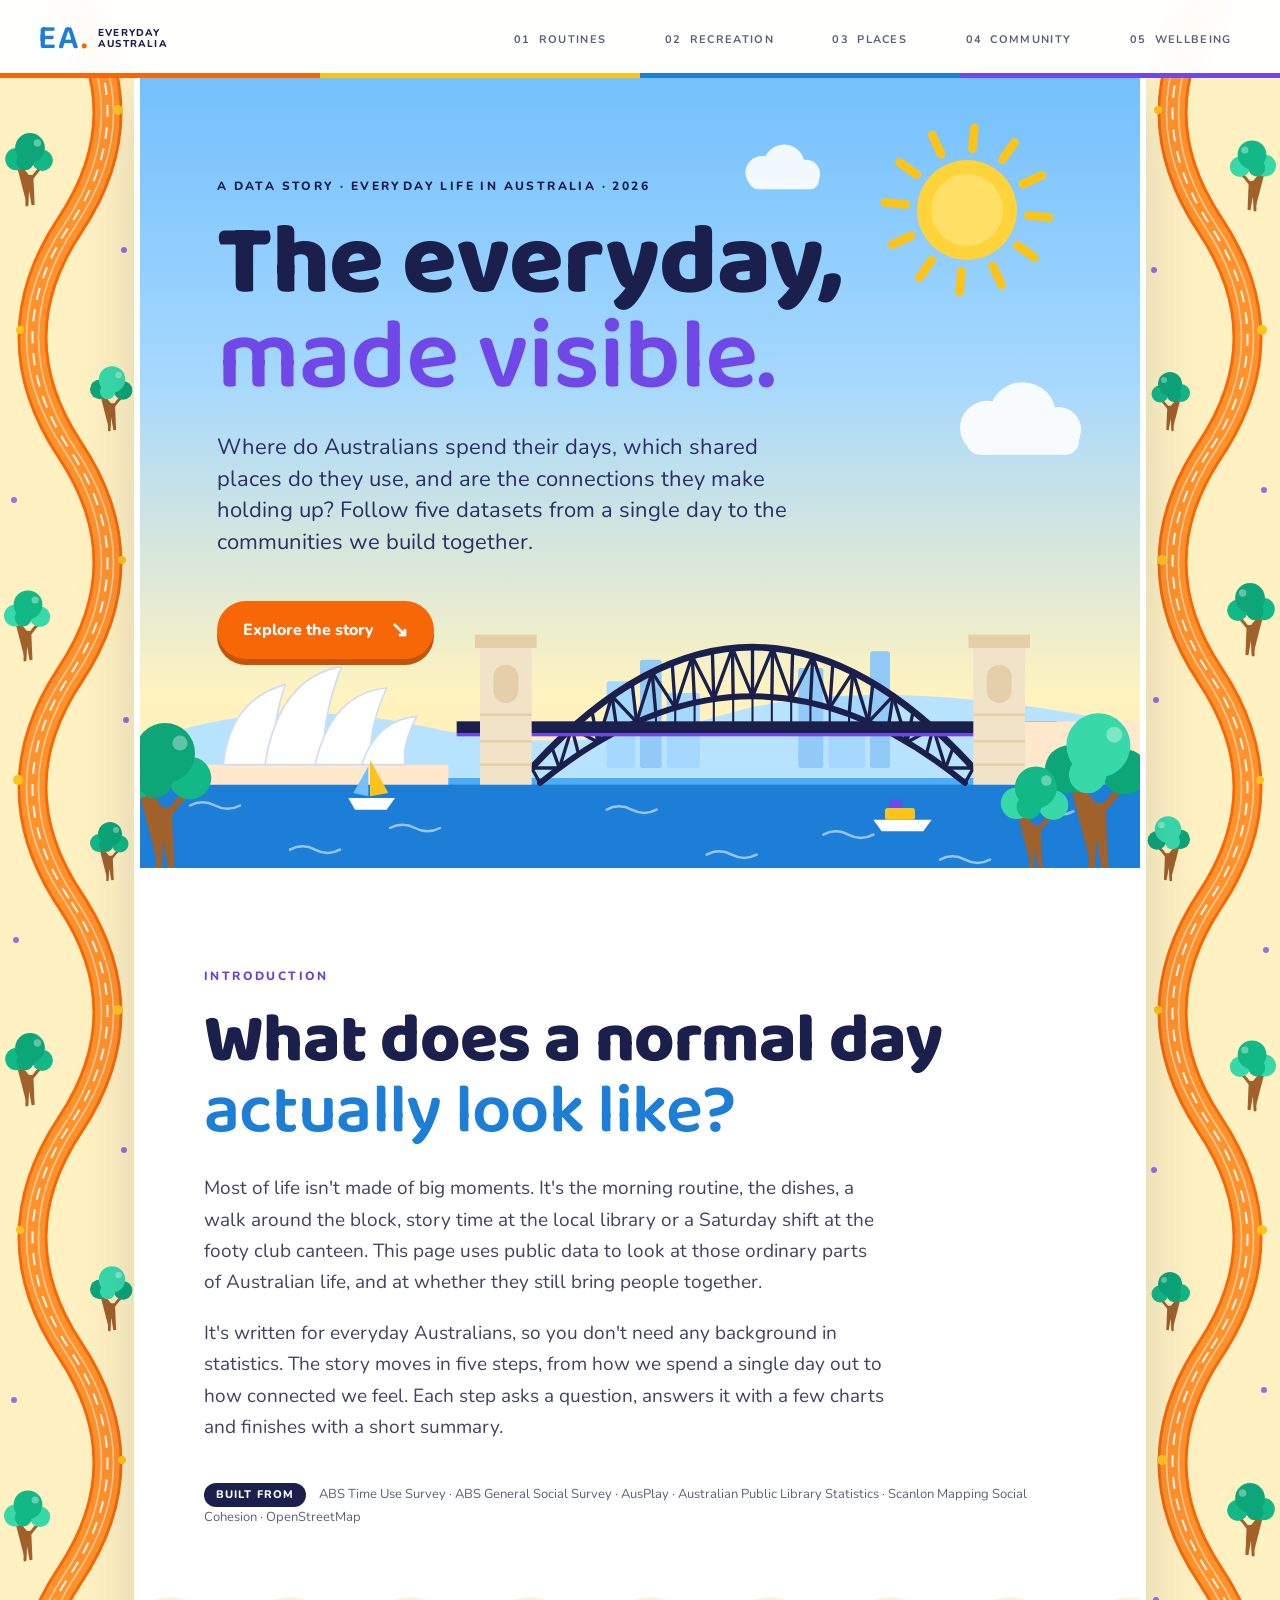
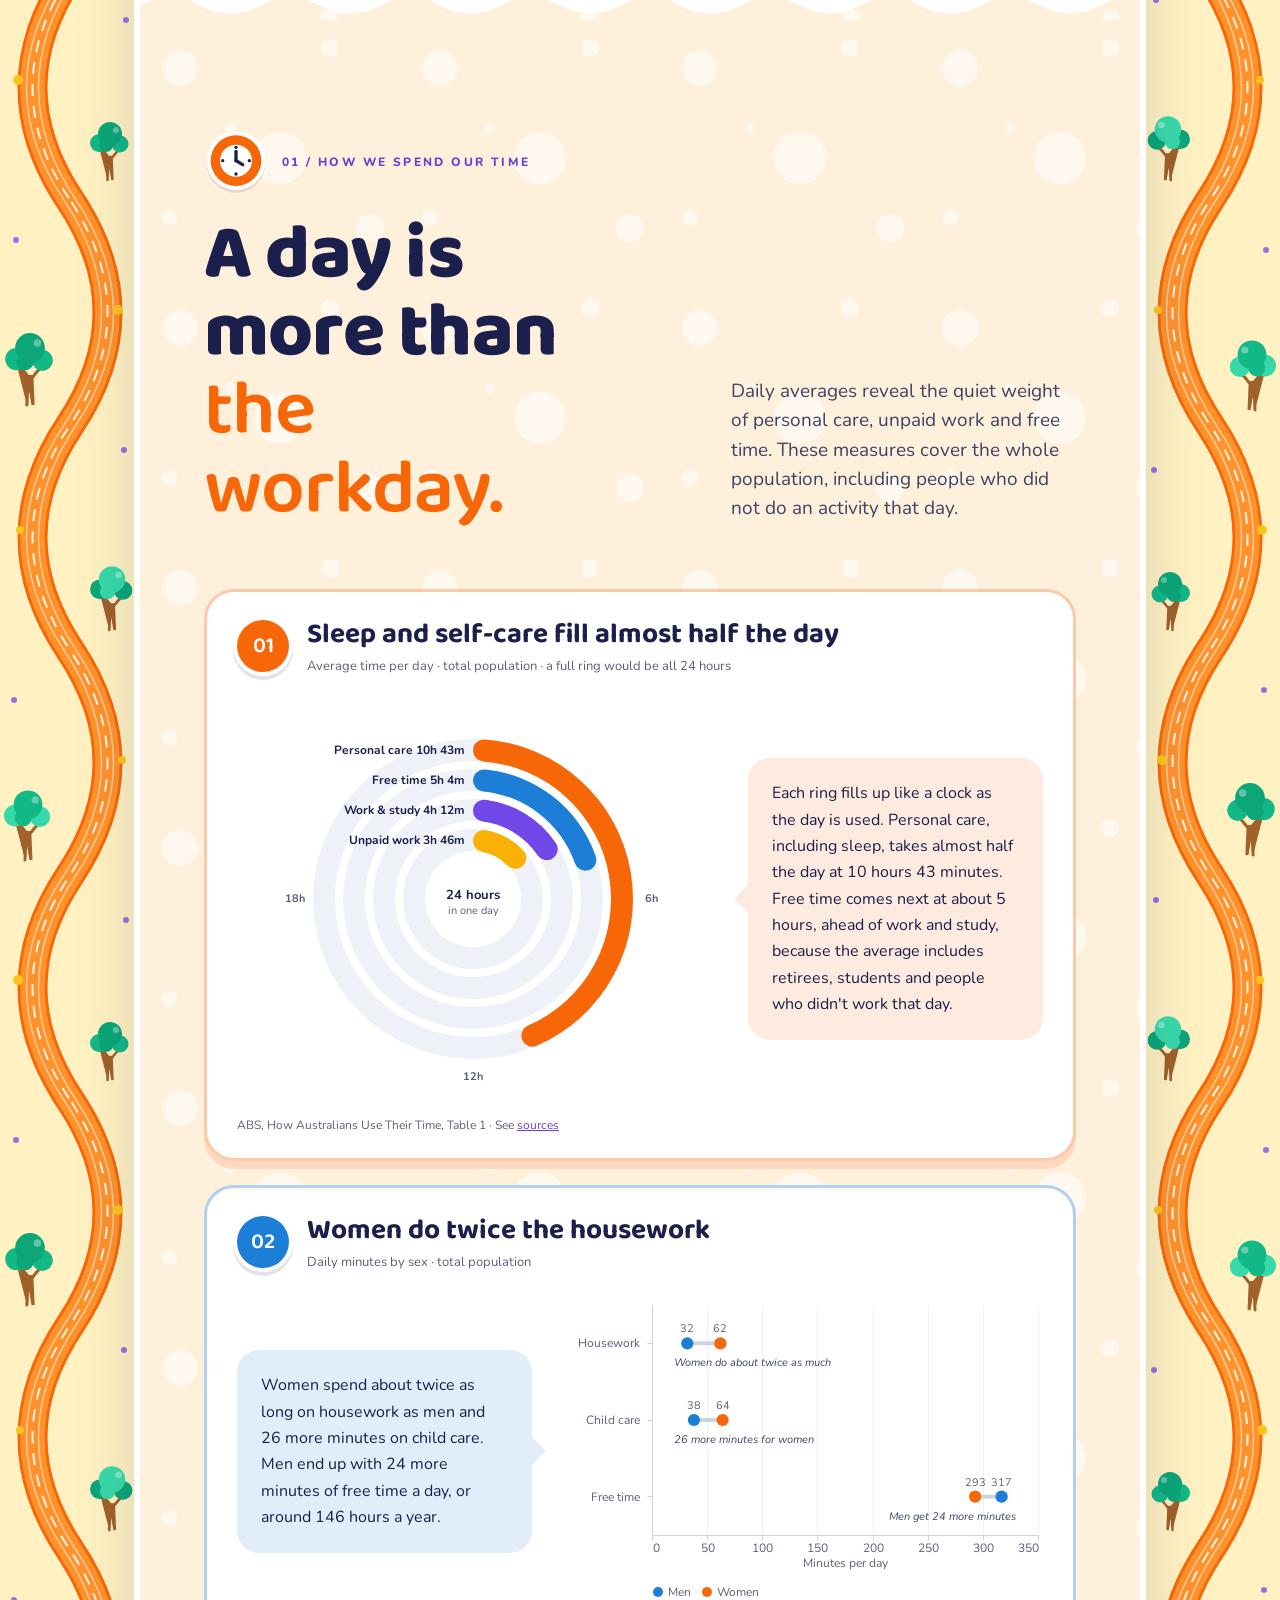
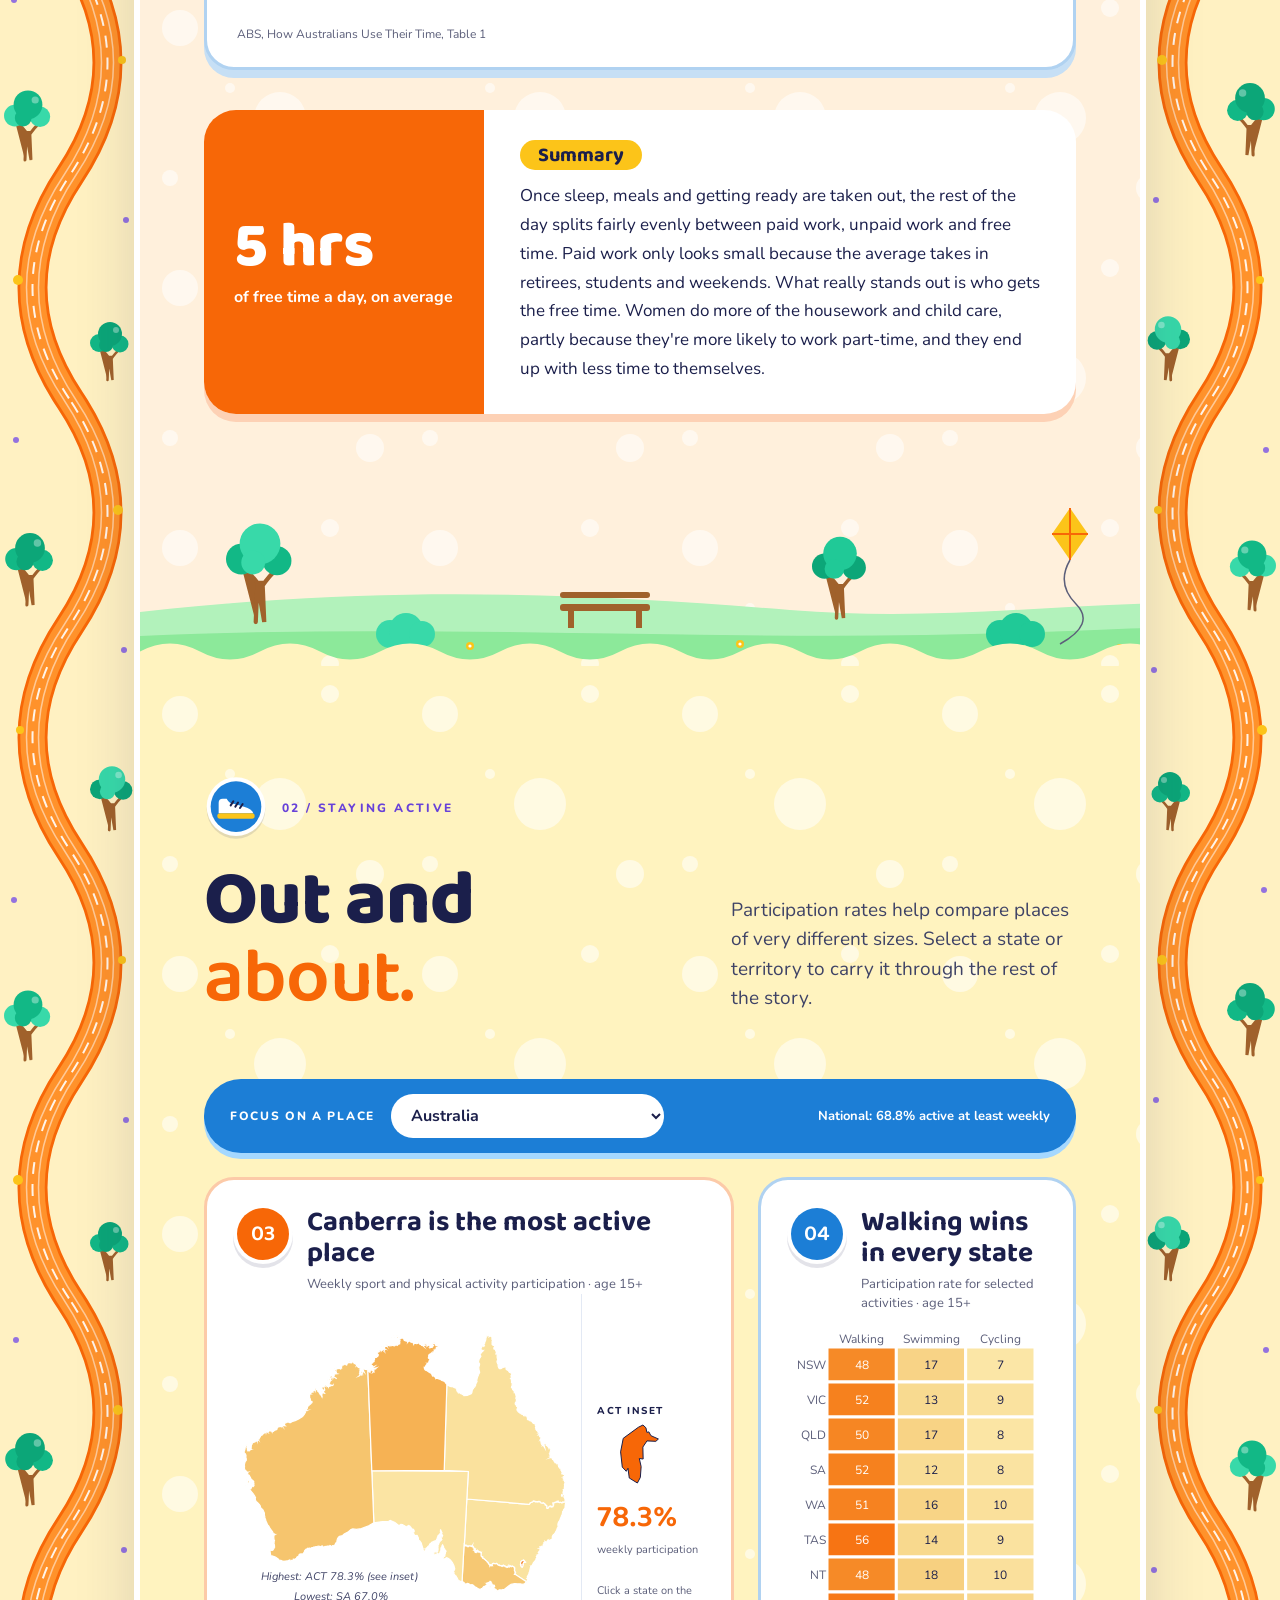
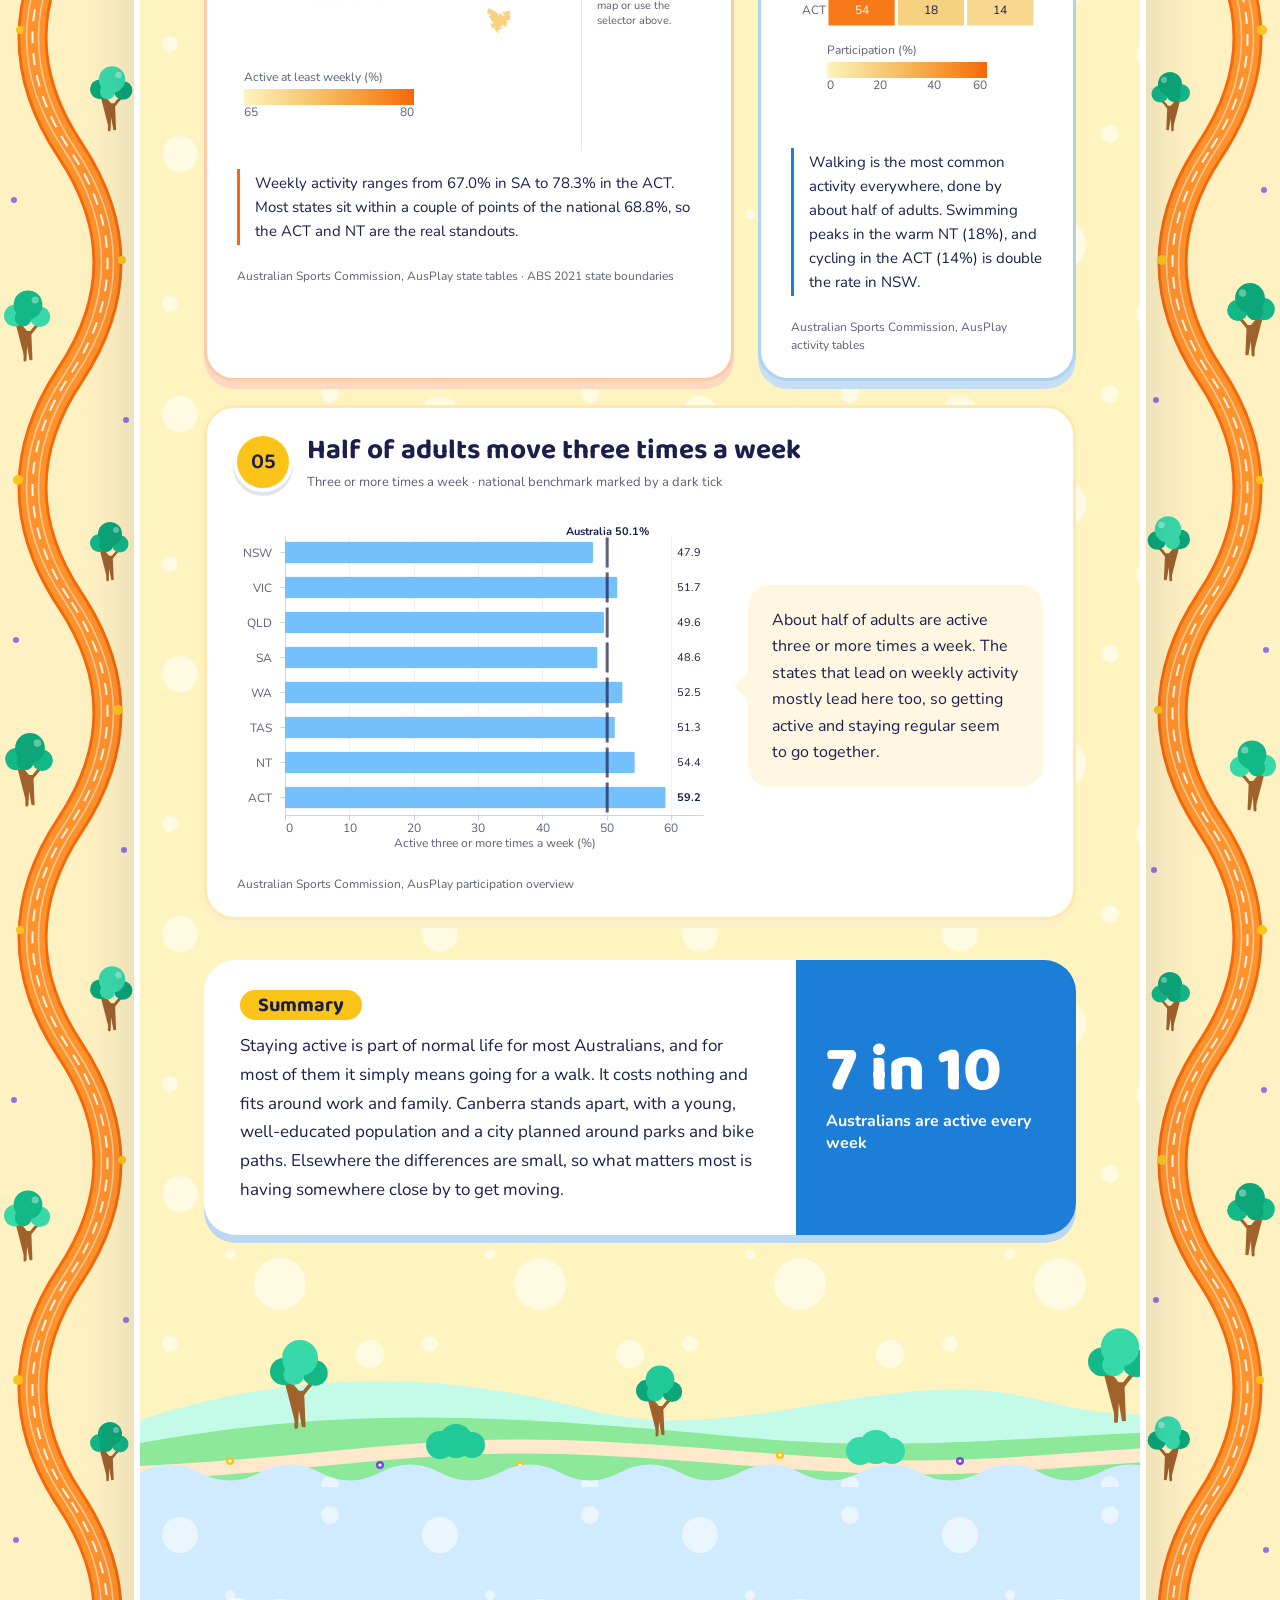
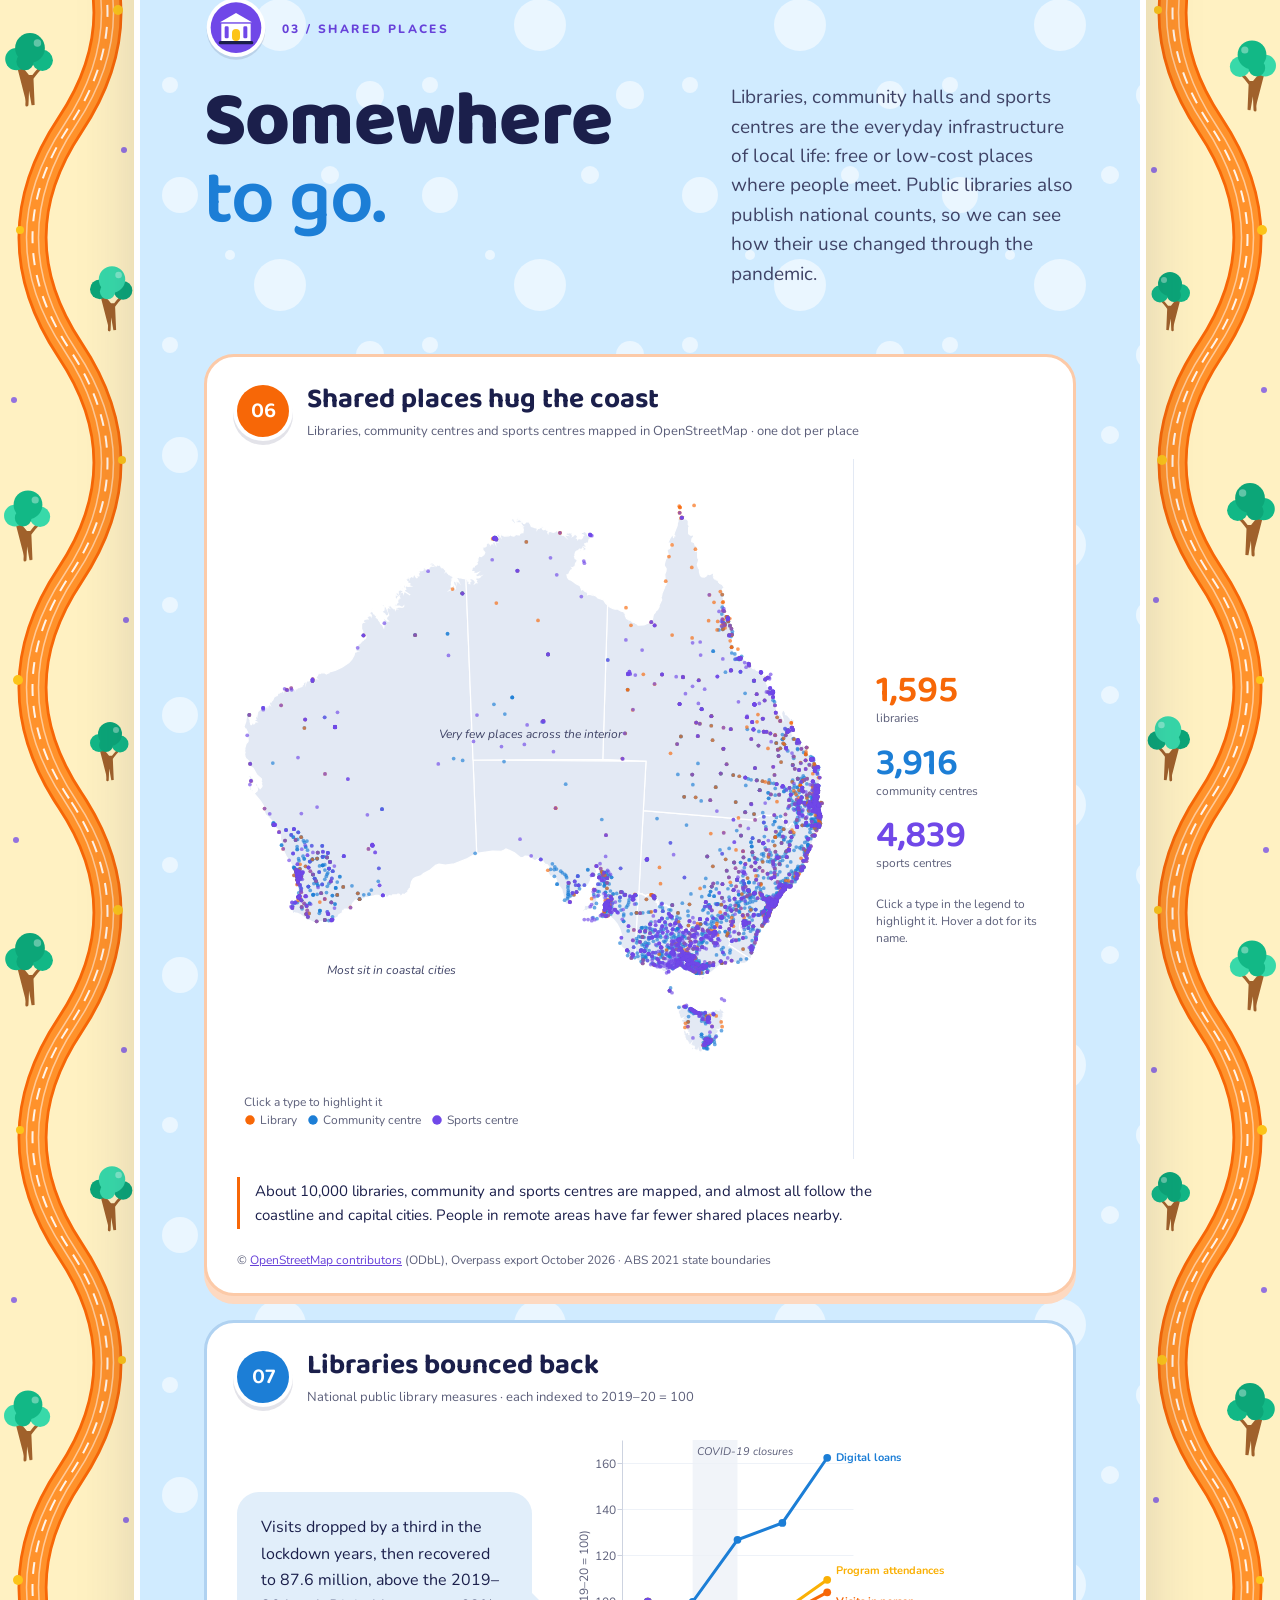
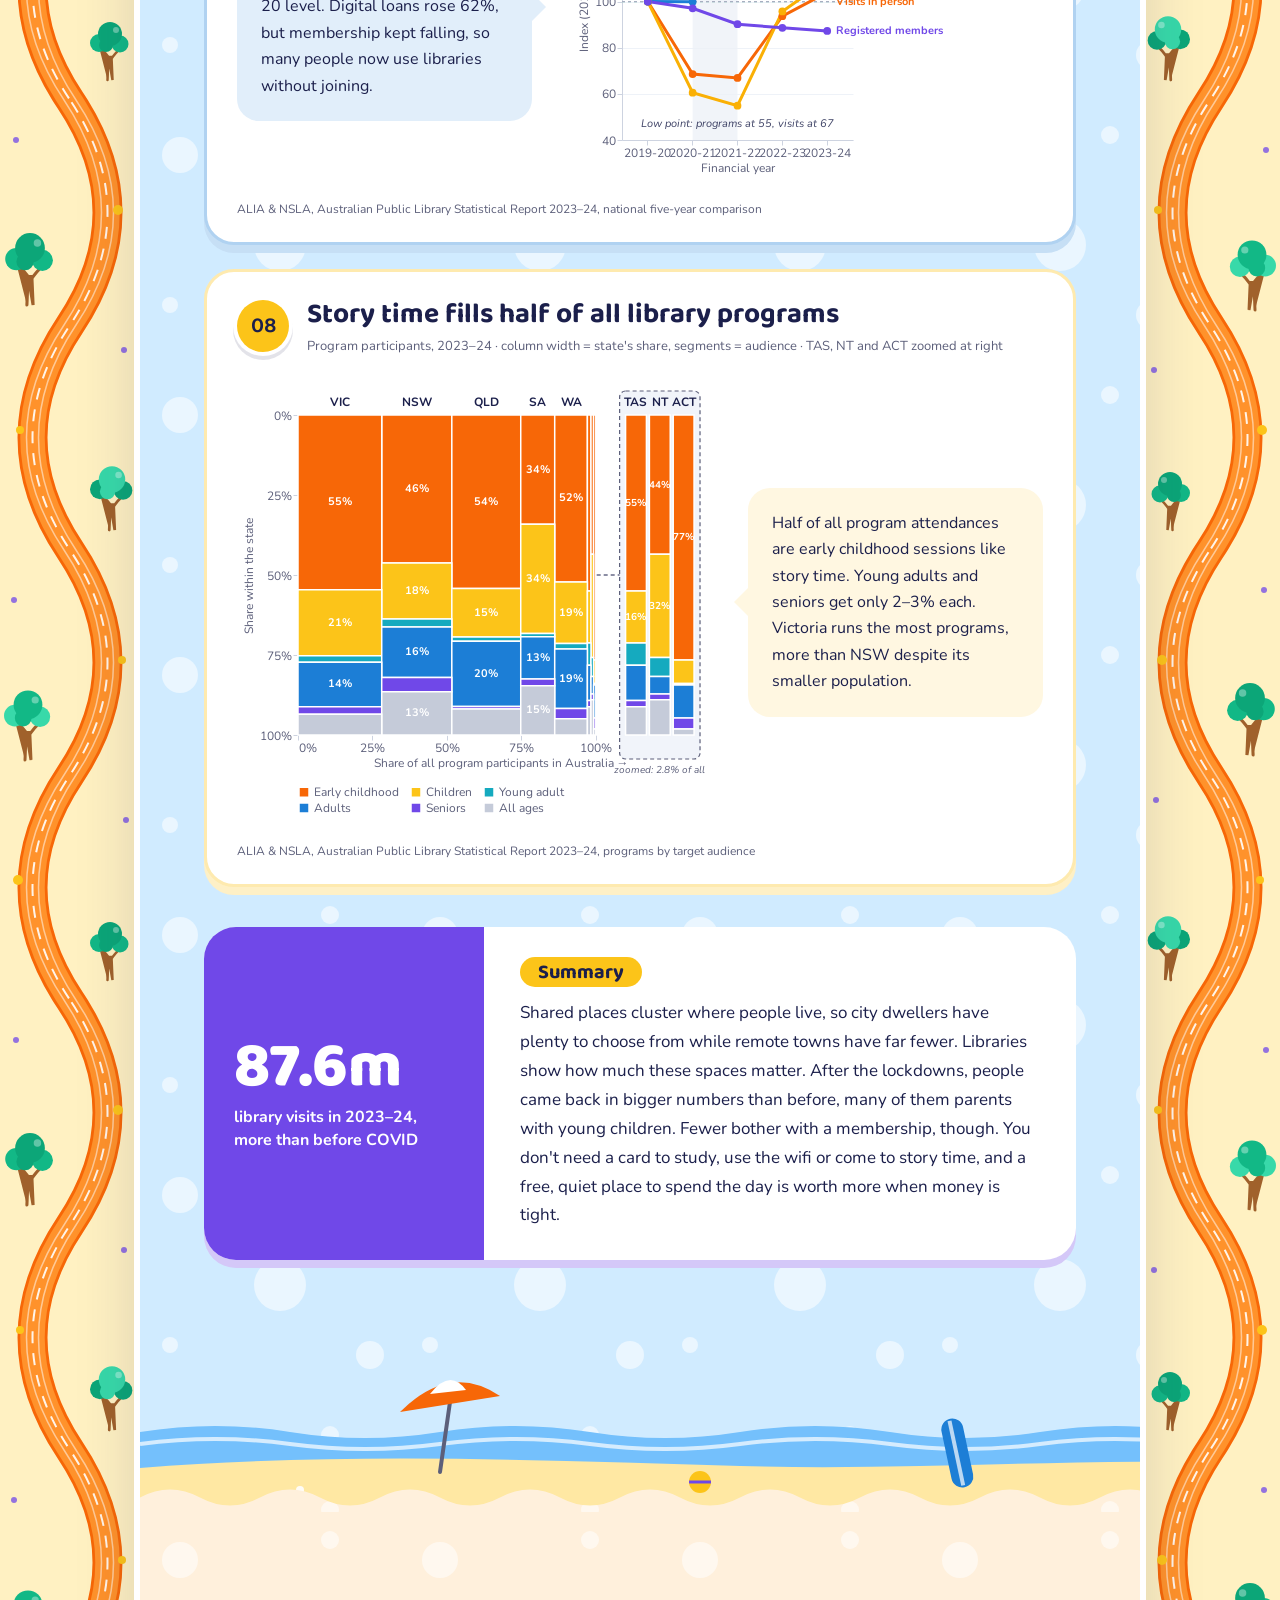
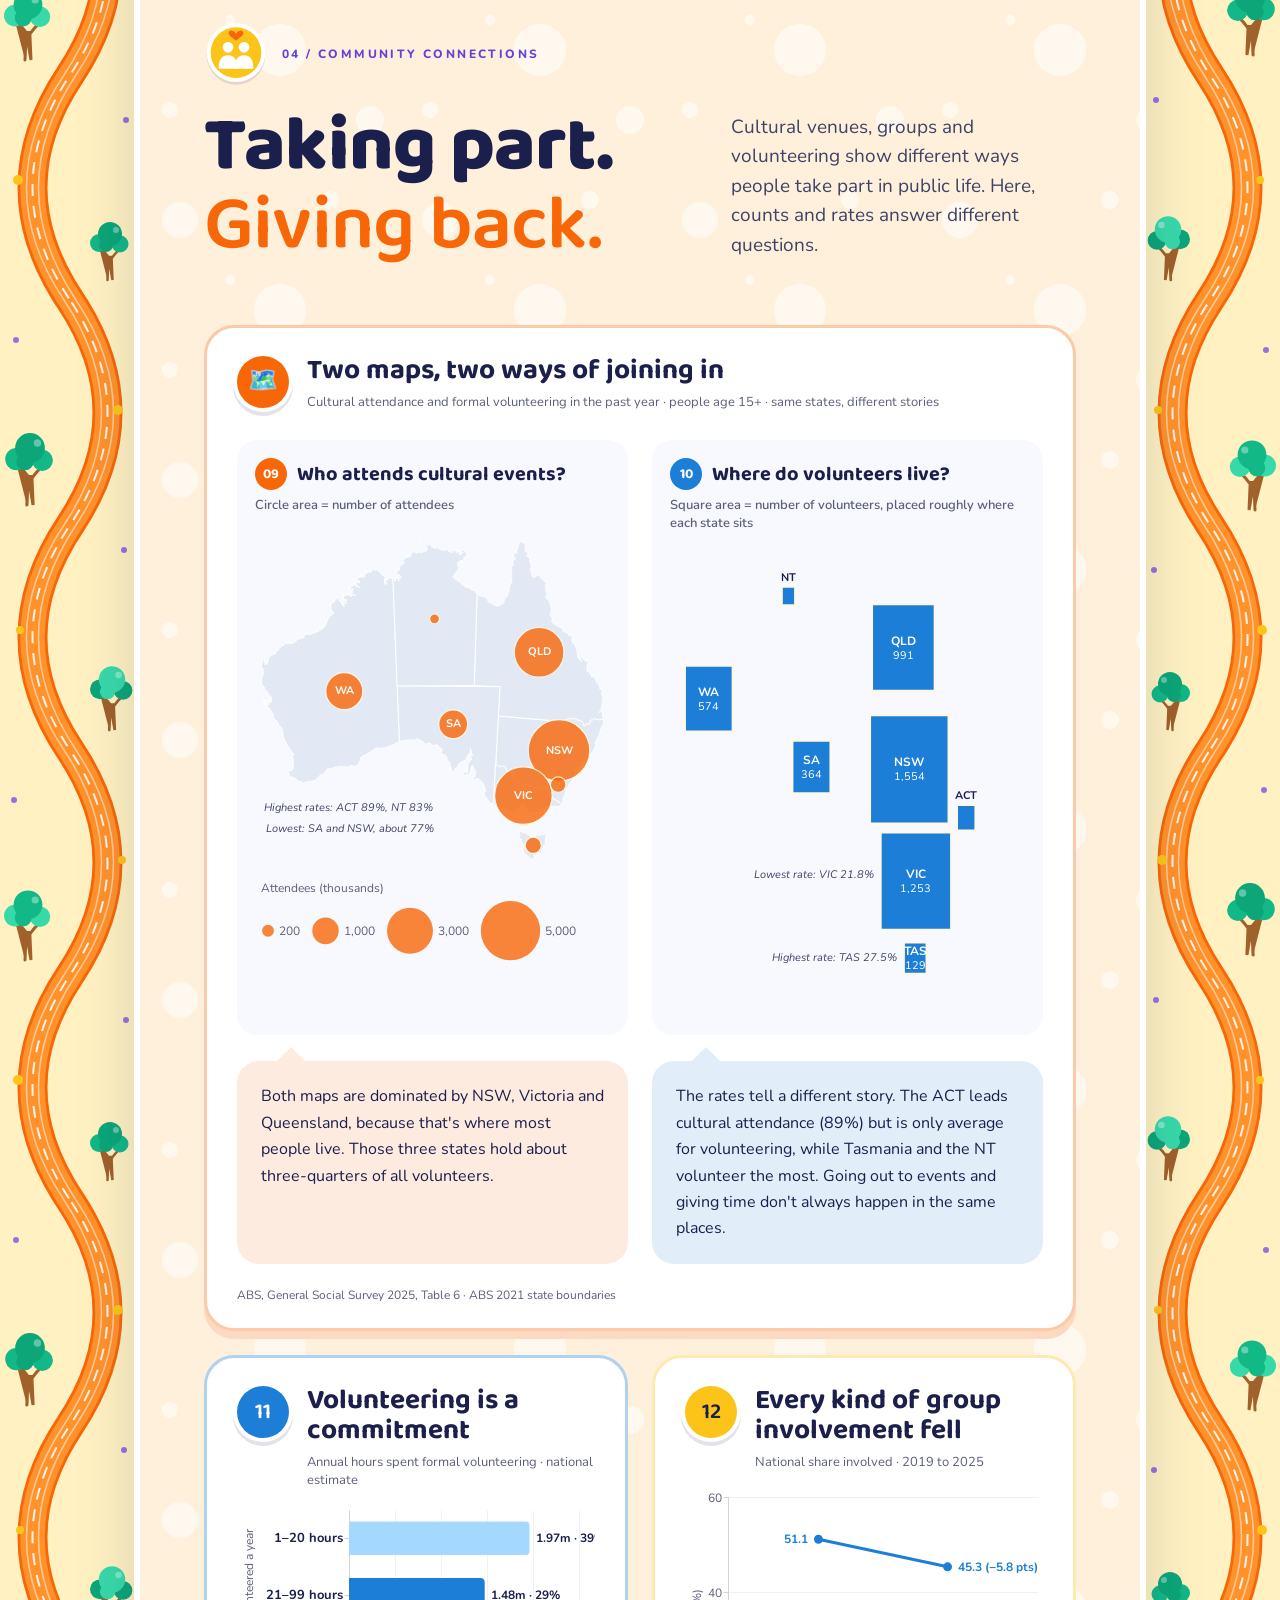
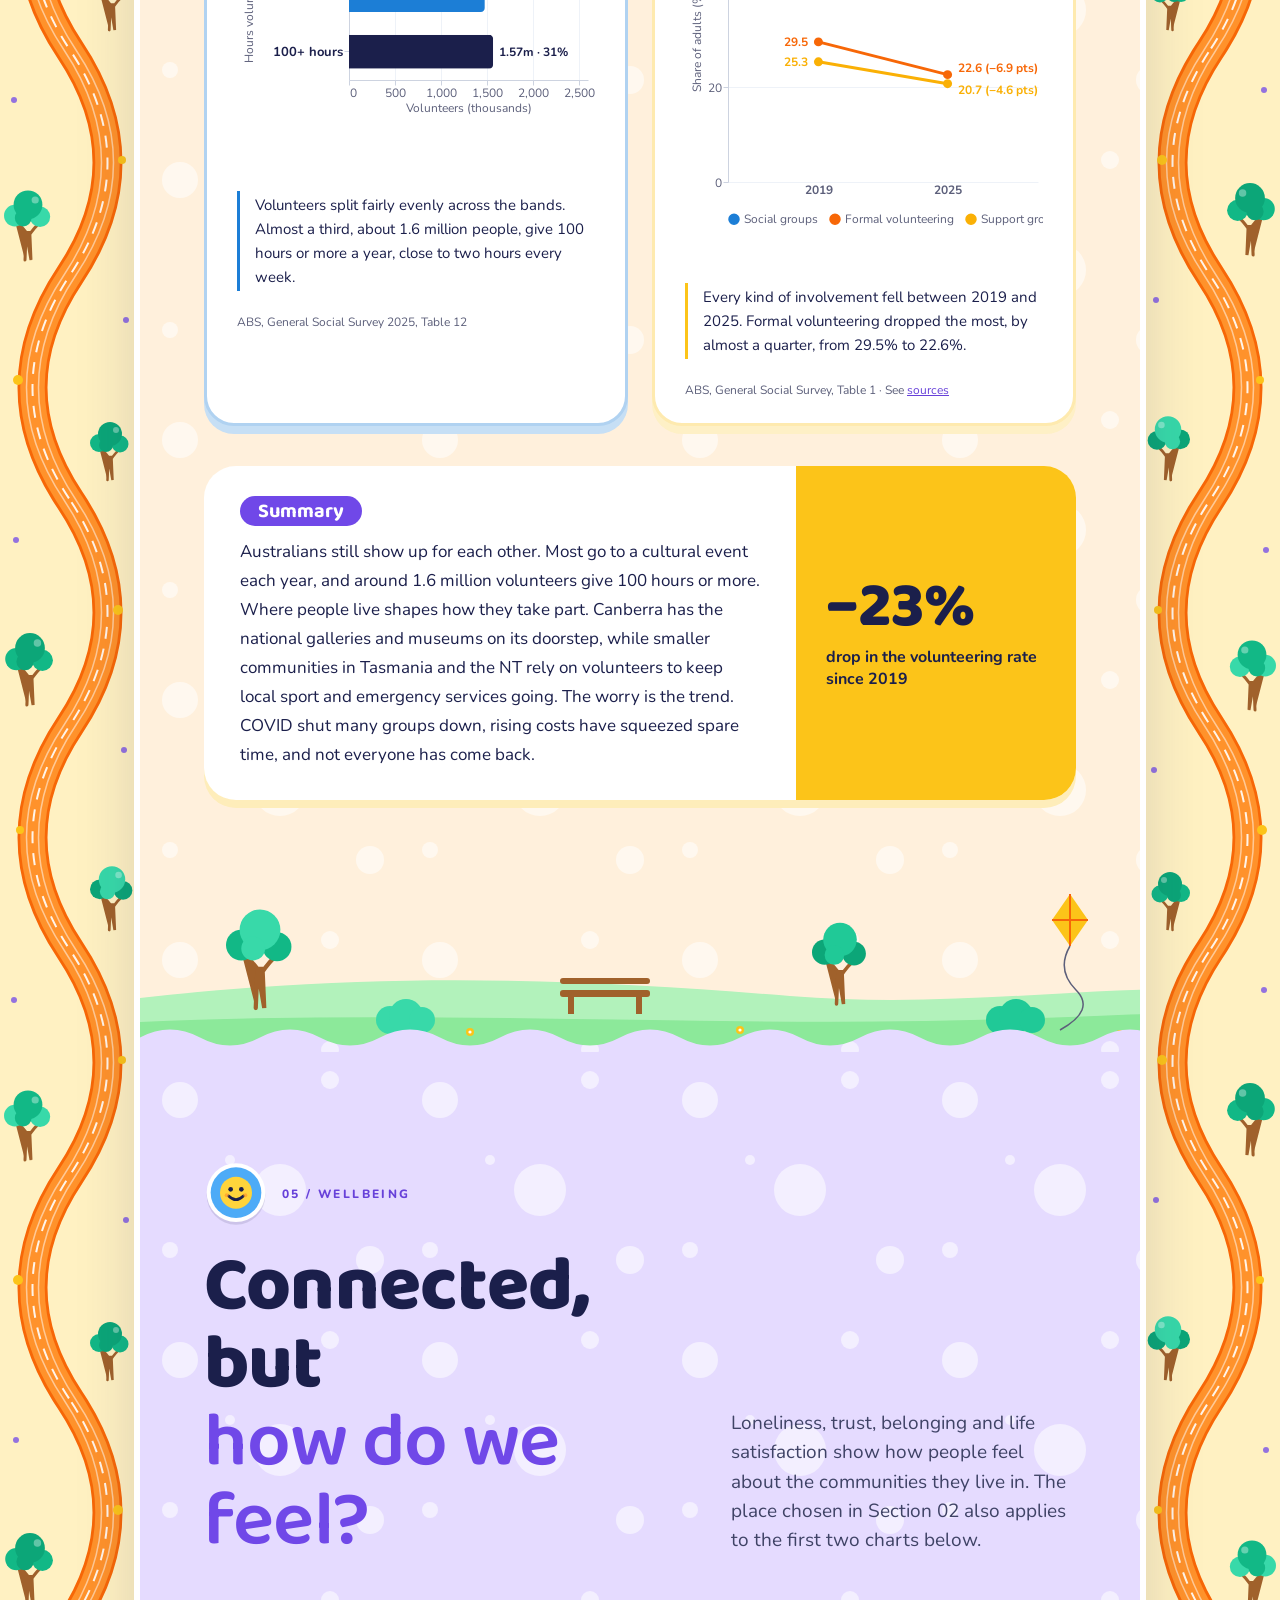
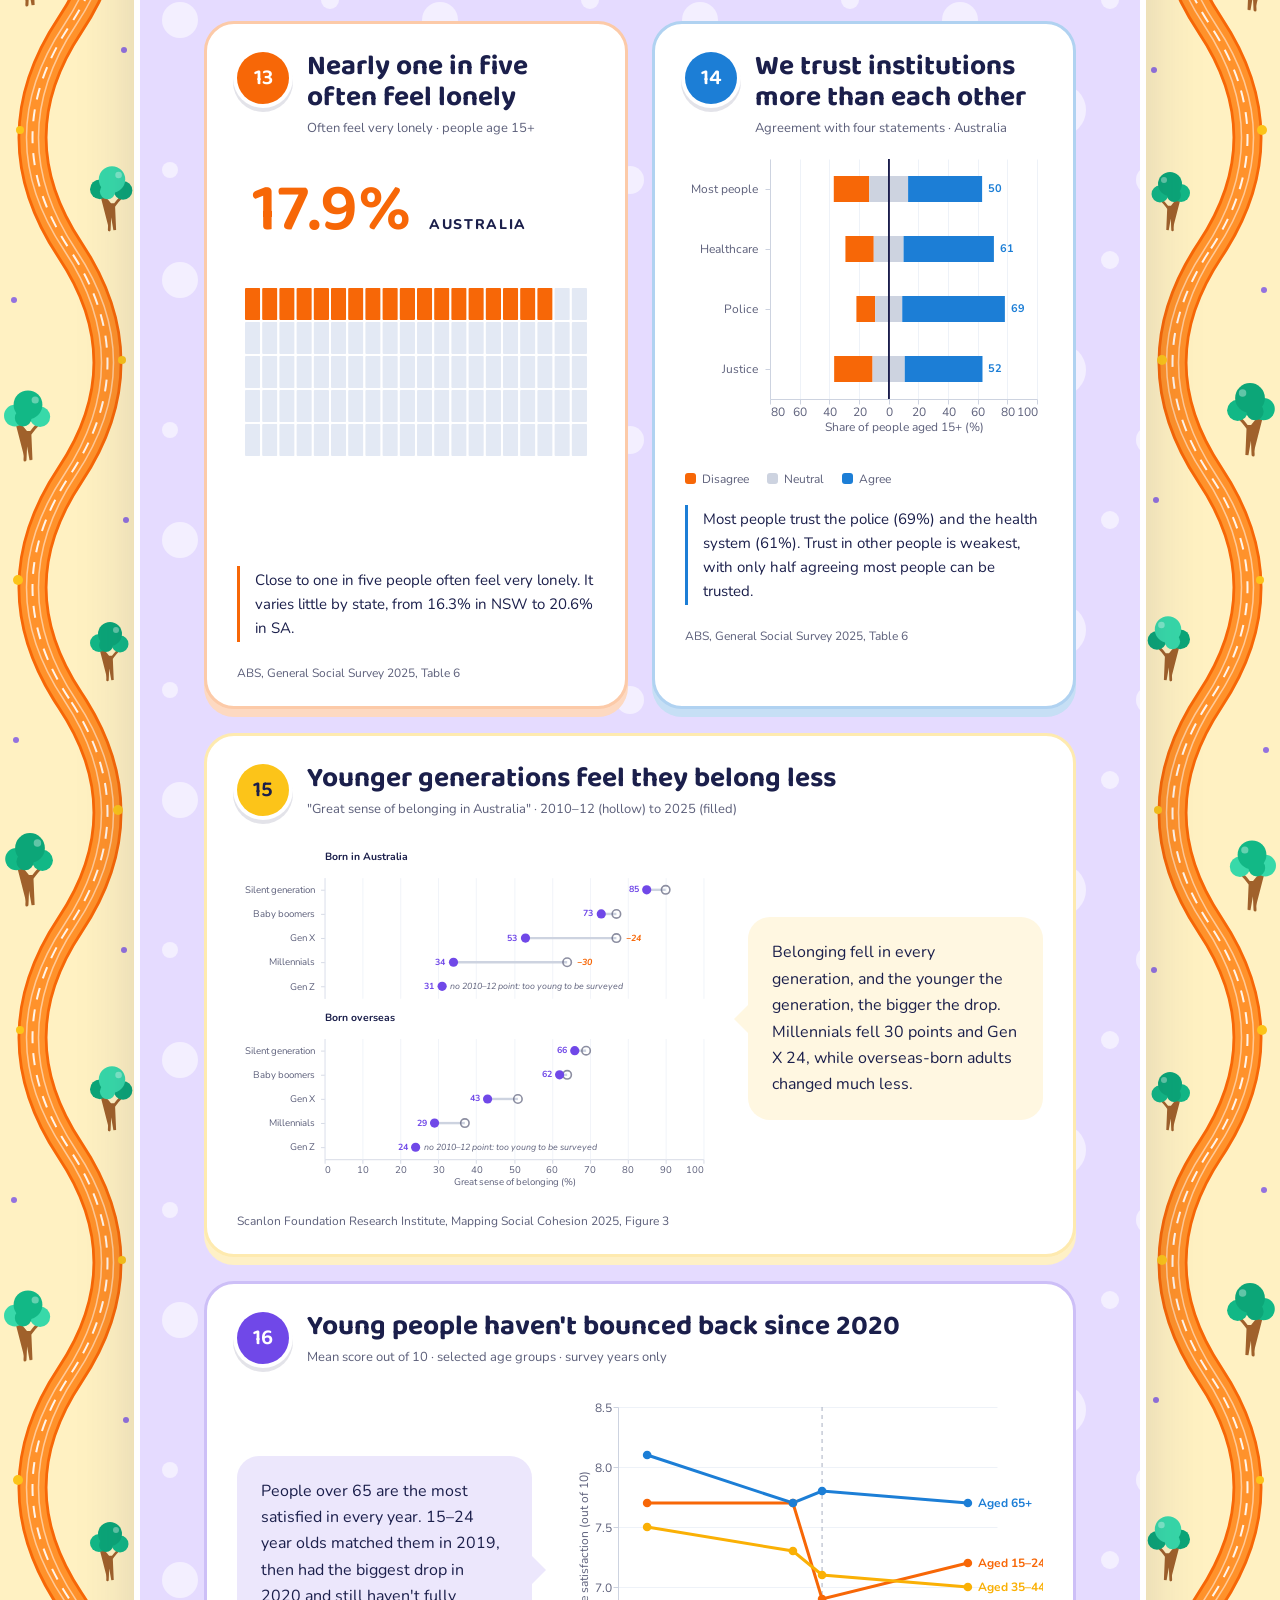
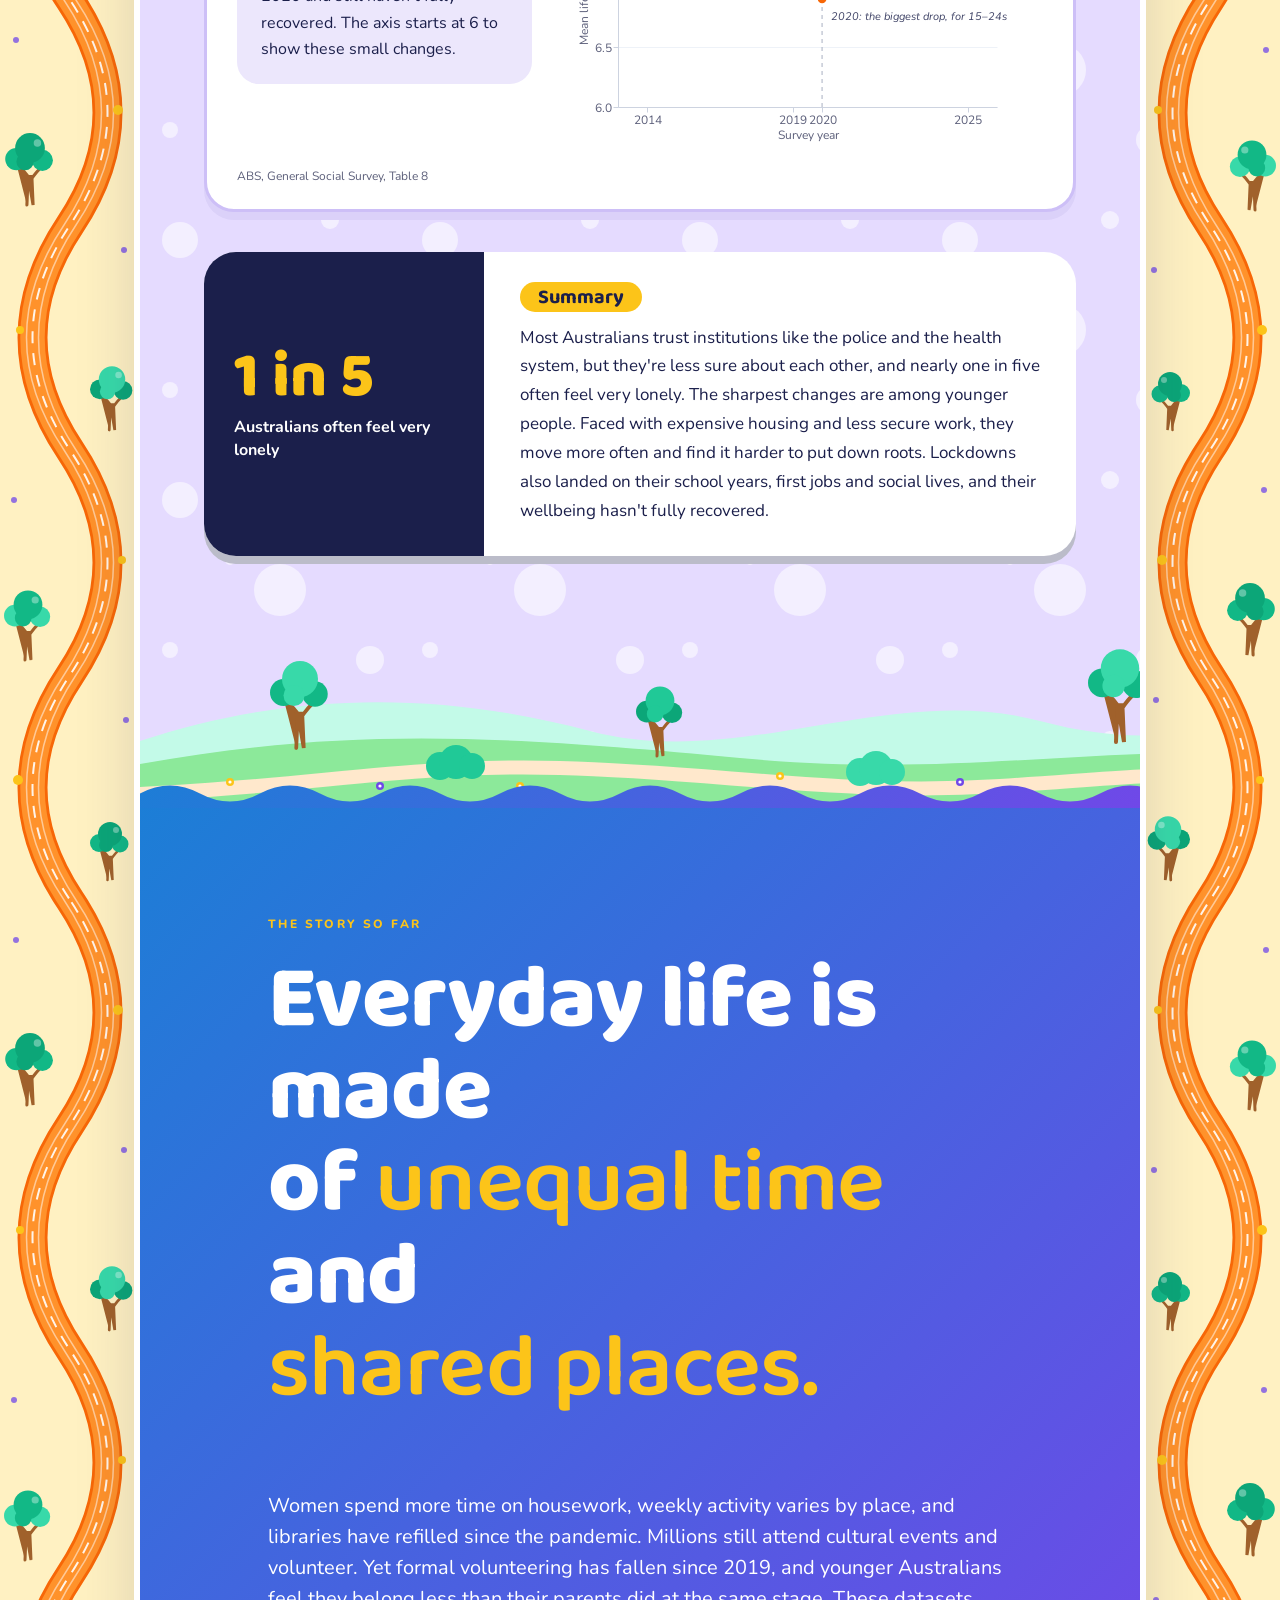
==== commit 970b983f: "Frame the mosaic's zoomed panel and drop the specs link from sources Co-Authored-By: Claude Opus 5.5" ====
--- a/docs/index.html
+++ b/docs/index.html
@@ -119,7 +119,7 @@
 
     <section class="closing"><p class="eyebrow">THE STORY SO FAR</p><h2>Everyday life is made<br>of <em>unequal time</em> and<br><em>shared places.</em></h2><p>Women spend more time on housework, weekly activity varies by place, and libraries have refilled since the pandemic. Millions still attend cultural events and volunteer. Yet formal volunteering has fallen since 2019, and younger Australians feel they belong less than their parents did at the same stage. These datasets describe patterns; they do not explain why those patterns occur.</p></section>
 
-    <footer id="sources"><div><p class="eyebrow">SOURCES</p><h2>Behind the numbers.</h2><ol class="source-list"><li><span>ABS, How Australians Use Their Time 2020–21</span><a href="https://www.abs.gov.au/statistics/people/people-and-communities/how-australians-use-their-time/latest-release" target="_blank" rel="noopener">https://www.abs.gov.au/statistics/people/people-and-communities/how-australians-use-their-time/latest-release</a></li><li><span>ABS, General Social Survey: Summary Results, Australia 2025</span><a href="https://www.abs.gov.au/statistics/people/people-and-communities/general-social-survey-summary-results-australia/latest-release" target="_blank" rel="noopener">https://www.abs.gov.au/statistics/people/people-and-communities/general-social-survey-summary-results-australia/latest-release</a></li><li><span>Australian Sports Commission, AusPlay</span><a href="https://www.sportaus.gov.au/ausplay" target="_blank" rel="noopener">https://www.sportaus.gov.au/ausplay</a></li><li><span>ALIA &amp; NSLA, Australian Public Library Statistical Report 2023–24</span><a href="https://read.alia.org.au/library-statistics" target="_blank" rel="noopener">https://read.alia.org.au/library-statistics</a></li><li><span>Scanlon Foundation Research Institute, Mapping Social Cohesion 2025</span><a href="https://scanloninstitute.org.au/mapping-social-cohesion-2025/" target="_blank" rel="noopener">https://scanloninstitute.org.au/mapping-social-cohesion-2025/</a></li><li><span>© OpenStreetMap contributors (ODbL)</span><a href="https://www.openstreetmap.org/copyright" target="_blank" rel="noopener">https://www.openstreetmap.org/copyright</a></li><li><span>ABS, ASGS Edition 3 digital boundary files (2021 states and territories)</span><a href="https://www.abs.gov.au/statistics/standards/australian-statistical-geography-standard-asgs/edition-3-july-2021-june-2026/access-and-downloads/digital-boundary-files" target="_blank" rel="noopener">https://www.abs.gov.au/statistics/standards/australian-statistical-geography-standard-asgs/edition-3-july-2021-june-2026/access-and-downloads/digital-boundary-files</a></li><li><span>Chart specifications (Vega-Lite and Vega JSON)</span><a href="https://github.com/kimmyfc/FIT3179-Assignment-2-Everyday-Life-in-Australia/tree/main/docs/specs" target="_blank" rel="noopener">https://github.com/kimmyfc/FIT3179-Assignment-2-Everyday-Life-in-Australia/tree/main/docs/specs</a></li></ol></div><div class="footer-meta"><span>EVERYDAY LIFE IN AUSTRALIA</span><span>FIT3179 DATA VISUALISATION 2 · TOPIC 25</span><span>Author: Kimberley Carlile (33882959) · Last updated 14 October 2026</span><span>Charts built with Vega-Lite and Vega. Generative AI was used to help with code, layout and copy editing.</span></div></footer>
+    <footer id="sources"><div><p class="eyebrow">SOURCES</p><h2>Behind the numbers.</h2><ol class="source-list"><li><span>ABS, How Australians Use Their Time 2020–21</span><a href="https://www.abs.gov.au/statistics/people/people-and-communities/how-australians-use-their-time/latest-release" target="_blank" rel="noopener">https://www.abs.gov.au/statistics/people/people-and-communities/how-australians-use-their-time/latest-release</a></li><li><span>ABS, General Social Survey: Summary Results, Australia 2025</span><a href="https://www.abs.gov.au/statistics/people/people-and-communities/general-social-survey-summary-results-australia/latest-release" target="_blank" rel="noopener">https://www.abs.gov.au/statistics/people/people-and-communities/general-social-survey-summary-results-australia/latest-release</a></li><li><span>Australian Sports Commission, AusPlay</span><a href="https://www.sportaus.gov.au/ausplay" target="_blank" rel="noopener">https://www.sportaus.gov.au/ausplay</a></li><li><span>ALIA &amp; NSLA, Australian Public Library Statistical Report 2023–24</span><a href="https://read.alia.org.au/library-statistics" target="_blank" rel="noopener">https://read.alia.org.au/library-statistics</a></li><li><span>Scanlon Foundation Research Institute, Mapping Social Cohesion 2025</span><a href="https://scanloninstitute.org.au/mapping-social-cohesion-2025/" target="_blank" rel="noopener">https://scanloninstitute.org.au/mapping-social-cohesion-2025/</a></li><li><span>© OpenStreetMap contributors (ODbL)</span><a href="https://www.openstreetmap.org/copyright" target="_blank" rel="noopener">https://www.openstreetmap.org/copyright</a></li><li><span>ABS, ASGS Edition 3 digital boundary files (2021 states and territories)</span><a href="https://www.abs.gov.au/statistics/standards/australian-statistical-geography-standard-asgs/edition-3-july-2021-june-2026/access-and-downloads/digital-boundary-files" target="_blank" rel="noopener">https://www.abs.gov.au/statistics/standards/australian-statistical-geography-standard-asgs/edition-3-july-2021-june-2026/access-and-downloads/digital-boundary-files</a></li></ol></div><div class="footer-meta"><span>EVERYDAY LIFE IN AUSTRALIA</span><span>FIT3179 DATA VISUALISATION 2 · TOPIC 25</span><span>Author: Kimberley Carlile (33882959) · Last updated 14 October 2026</span><span>Charts built with Vega-Lite and Vega. Generative AI was used to help with code, layout and copy editing.</span></div></footer>
   </main>
 </body>
 </html>
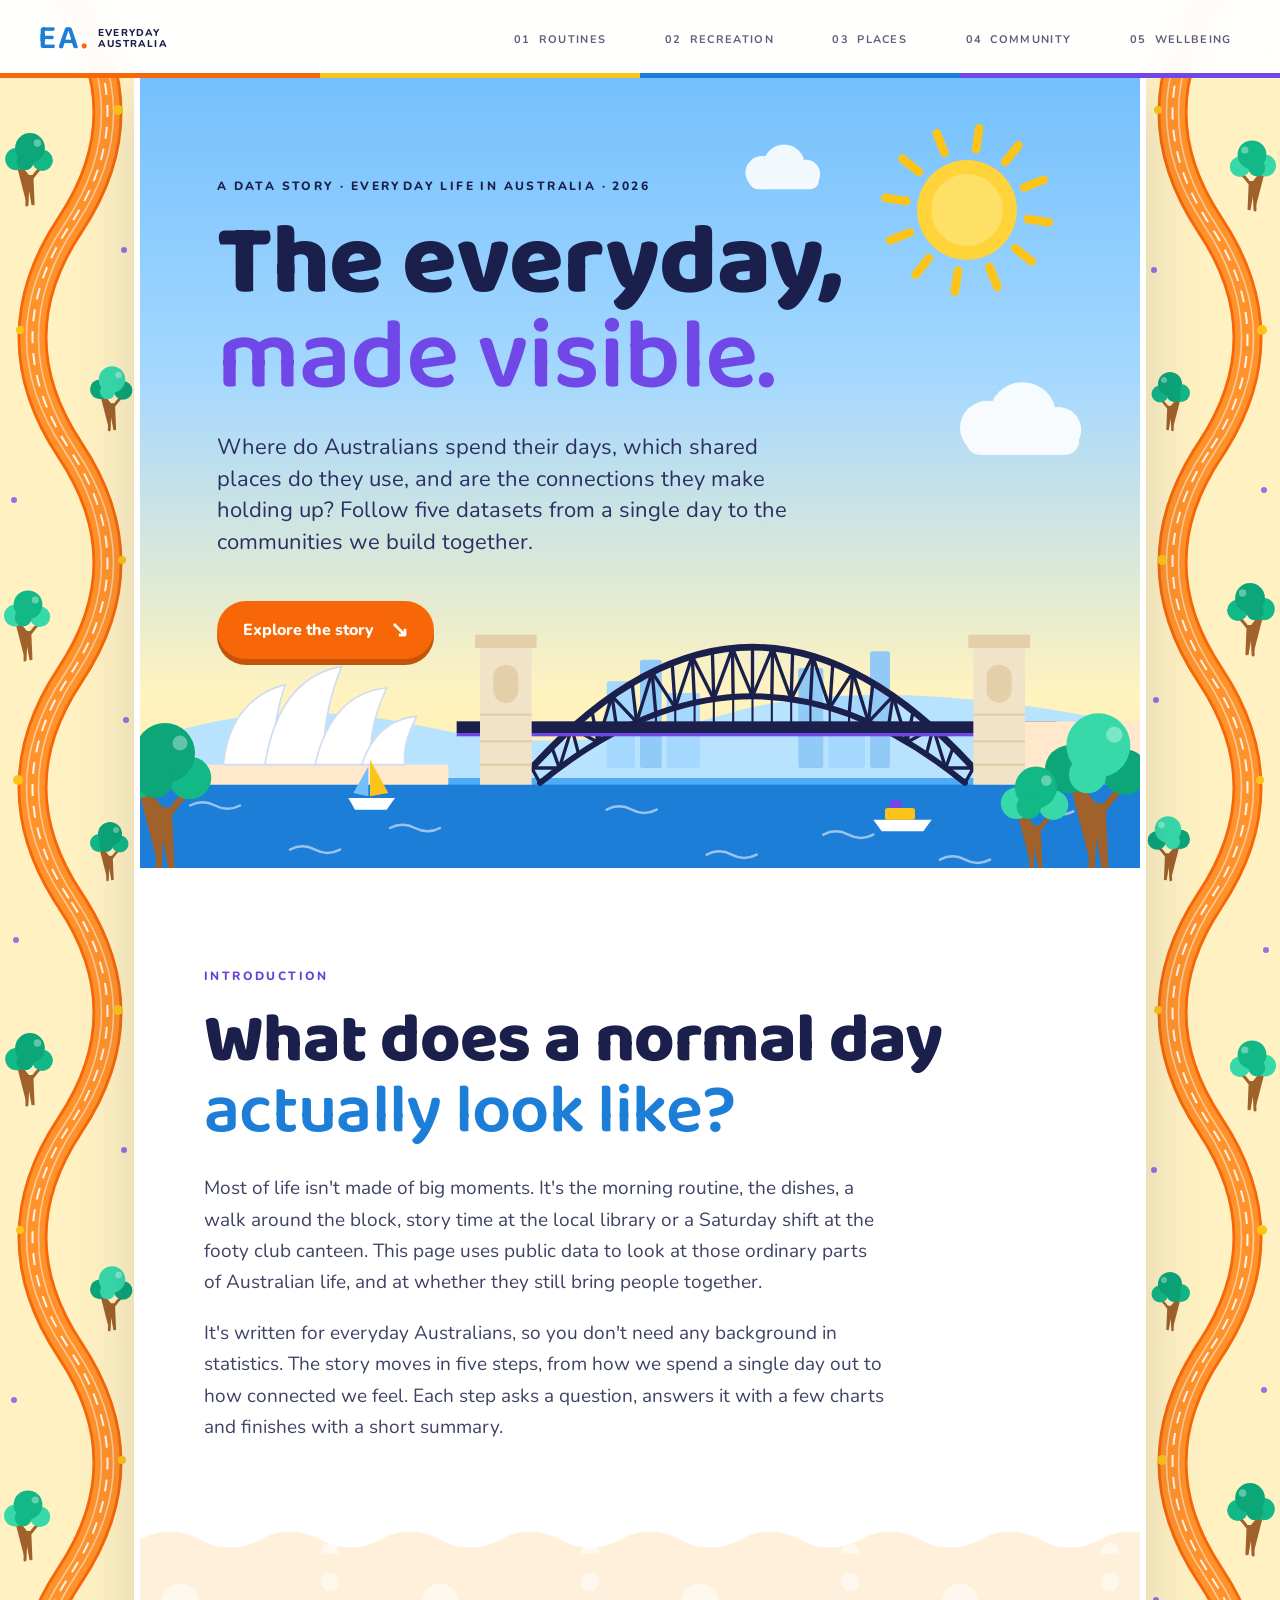
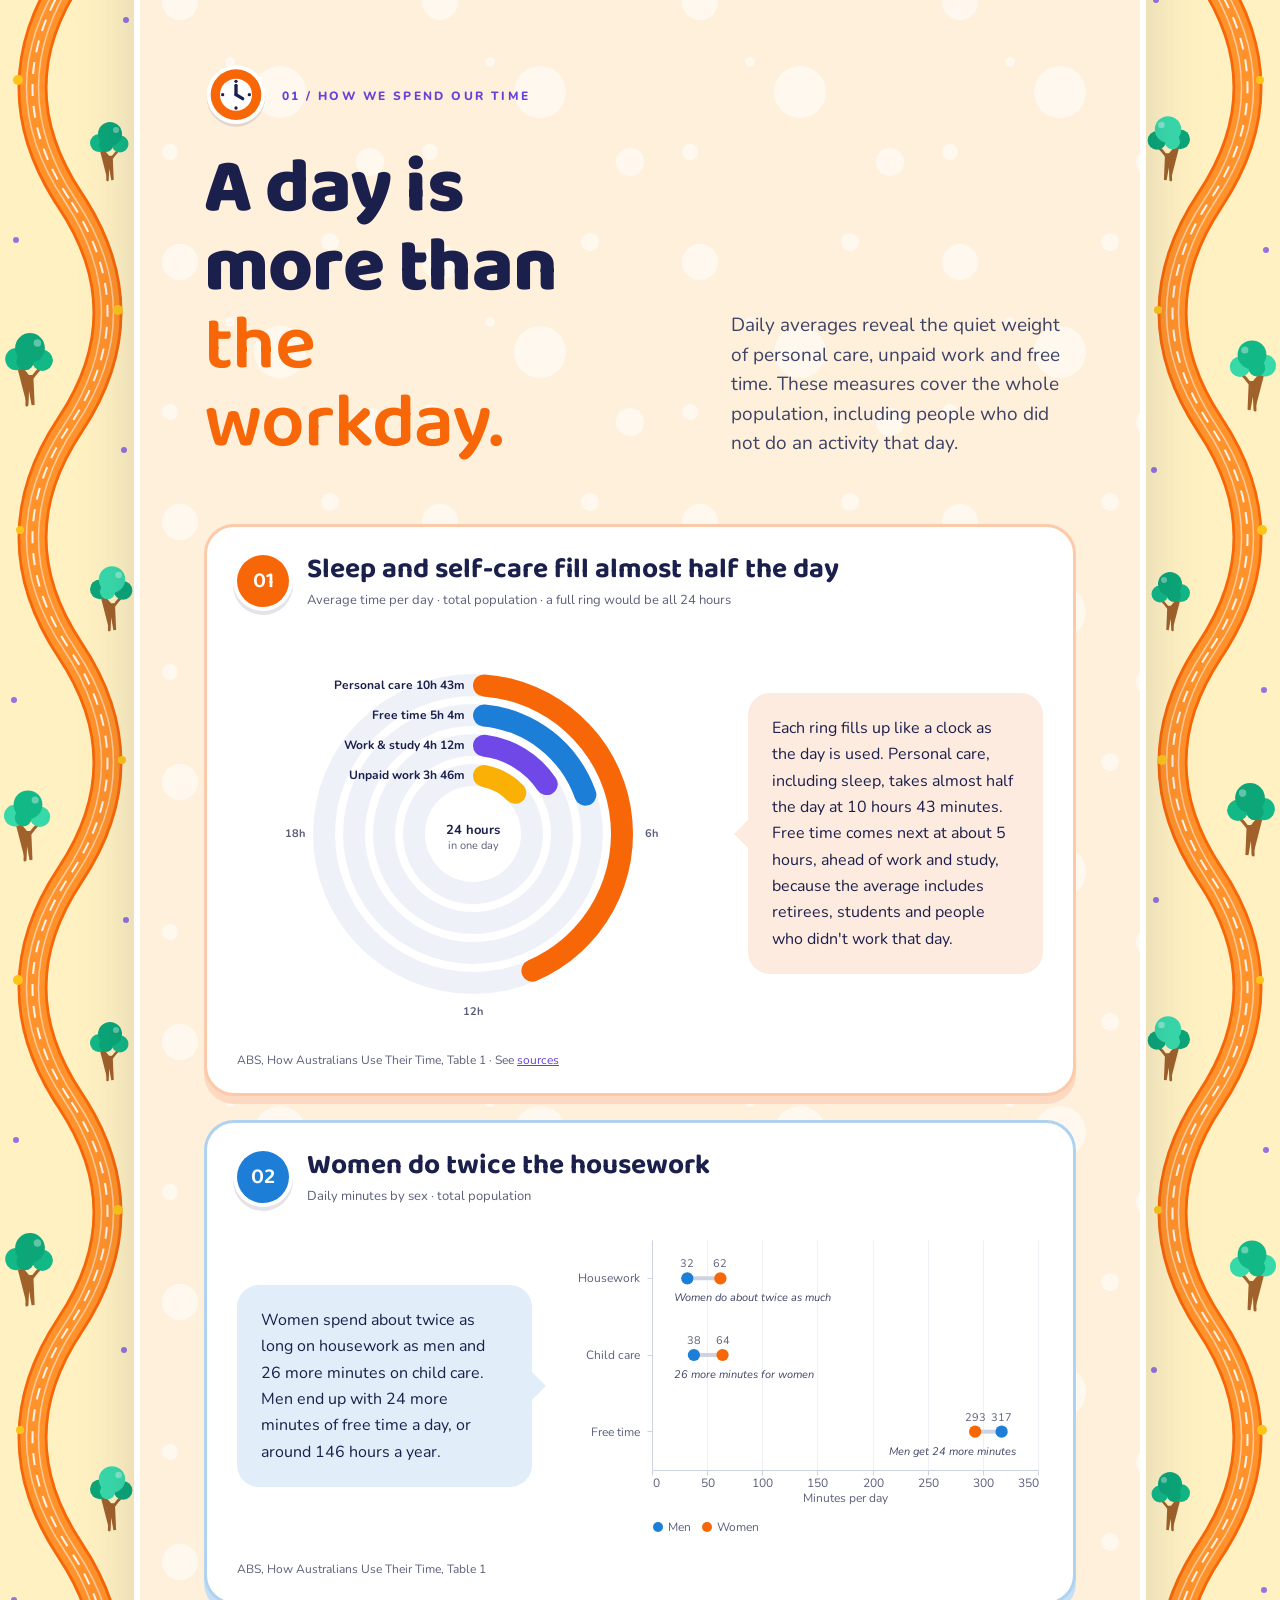
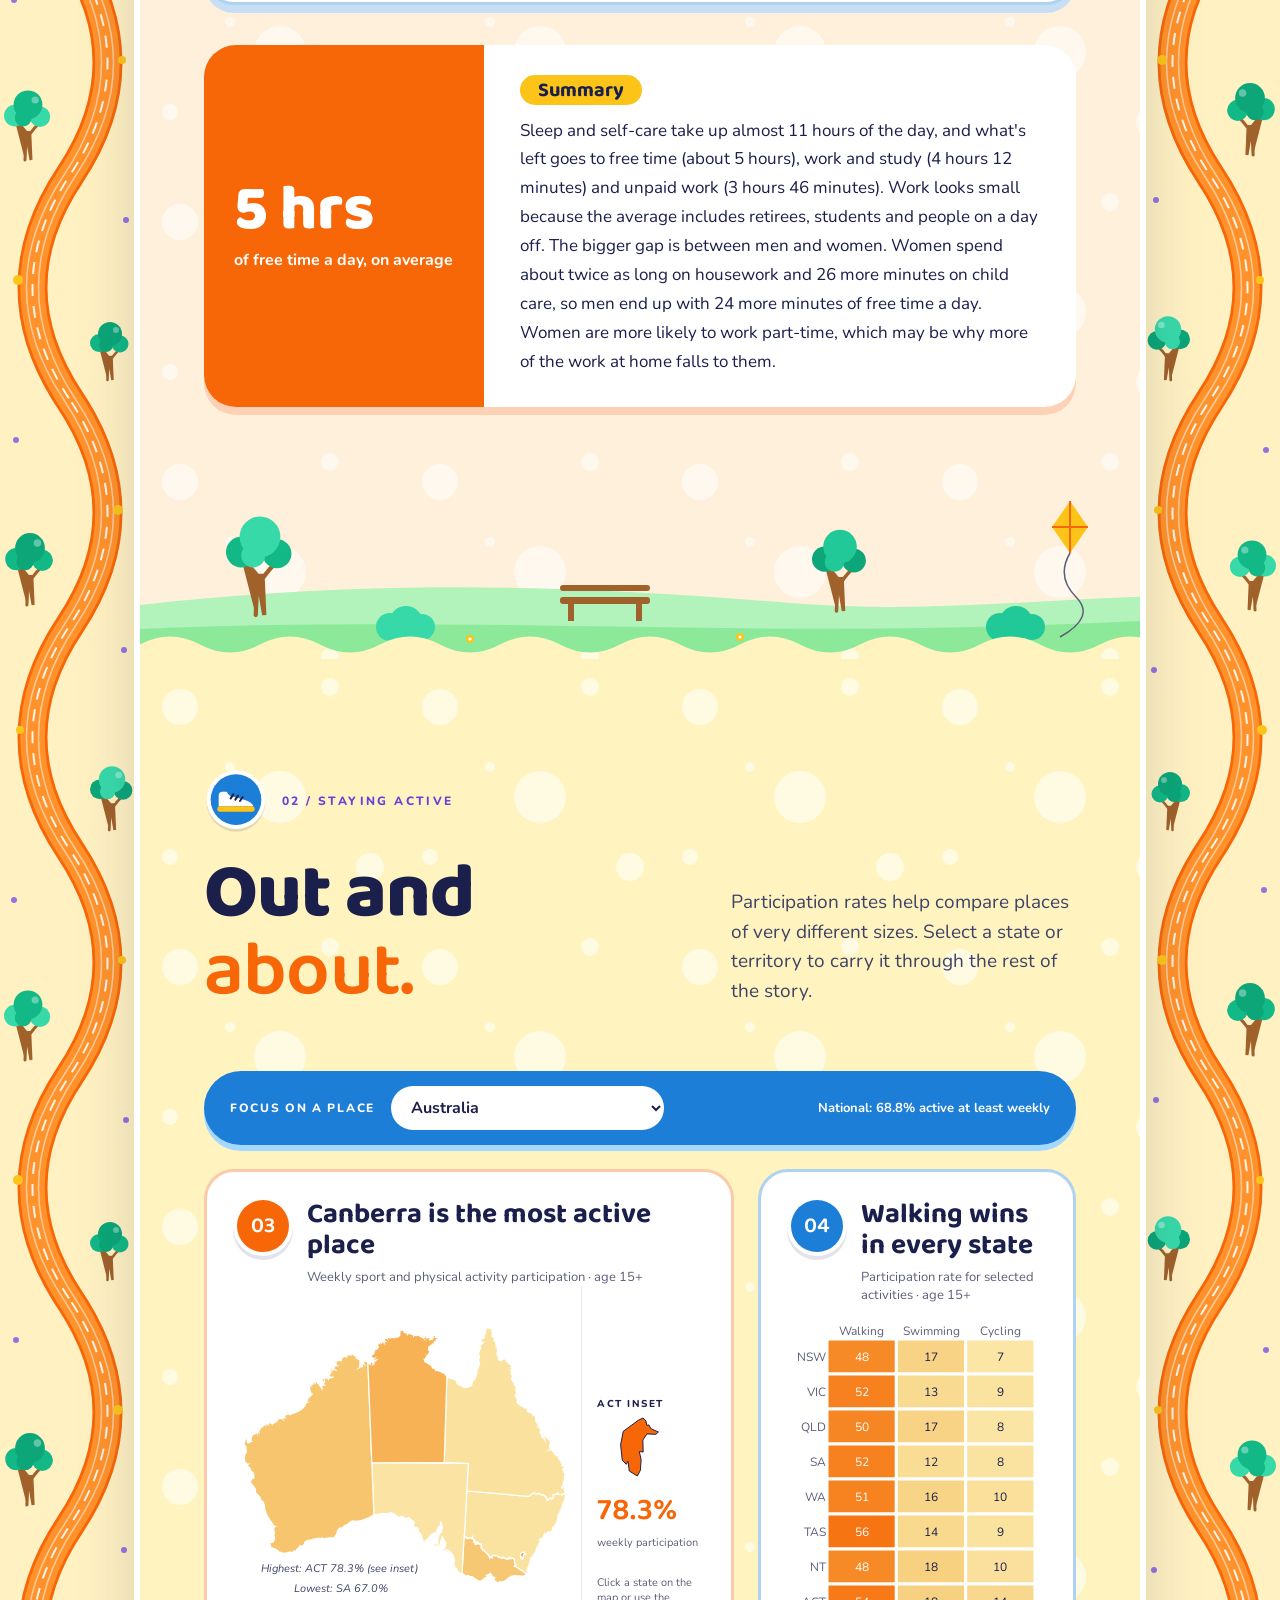
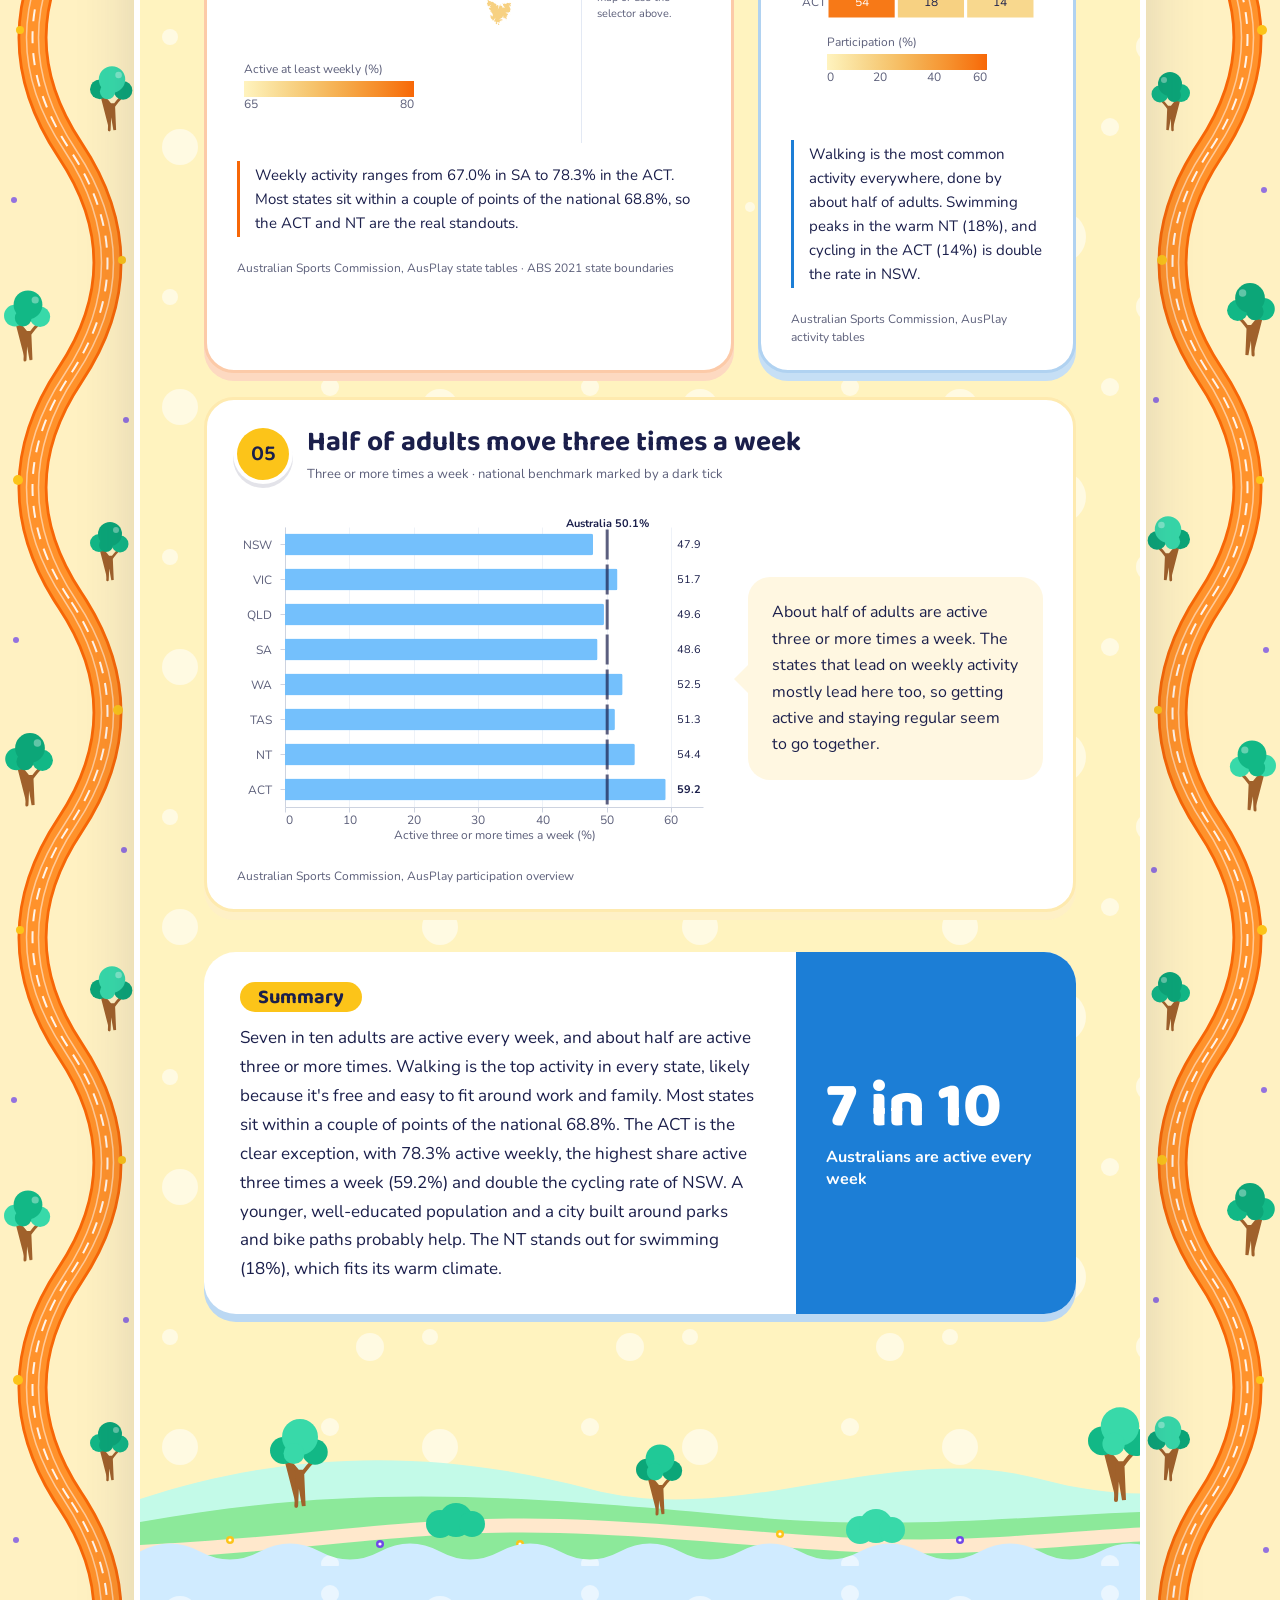
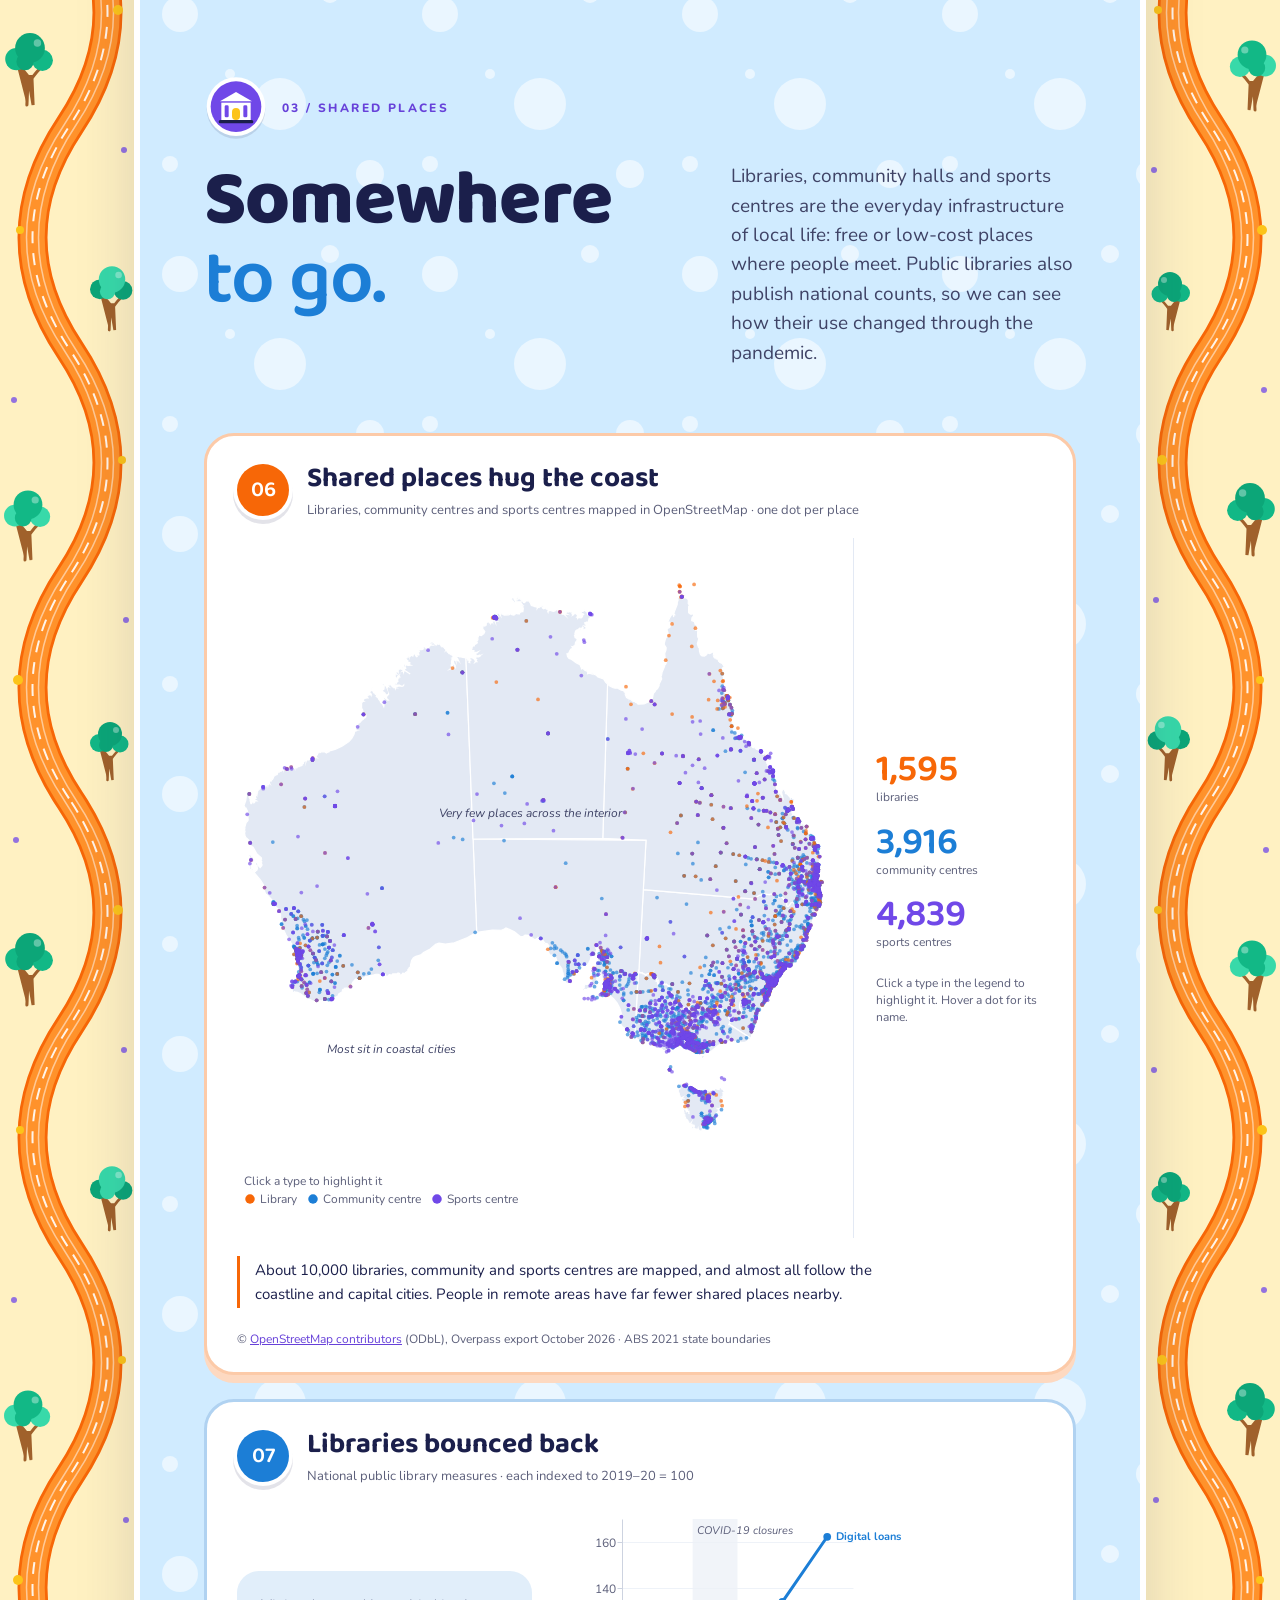
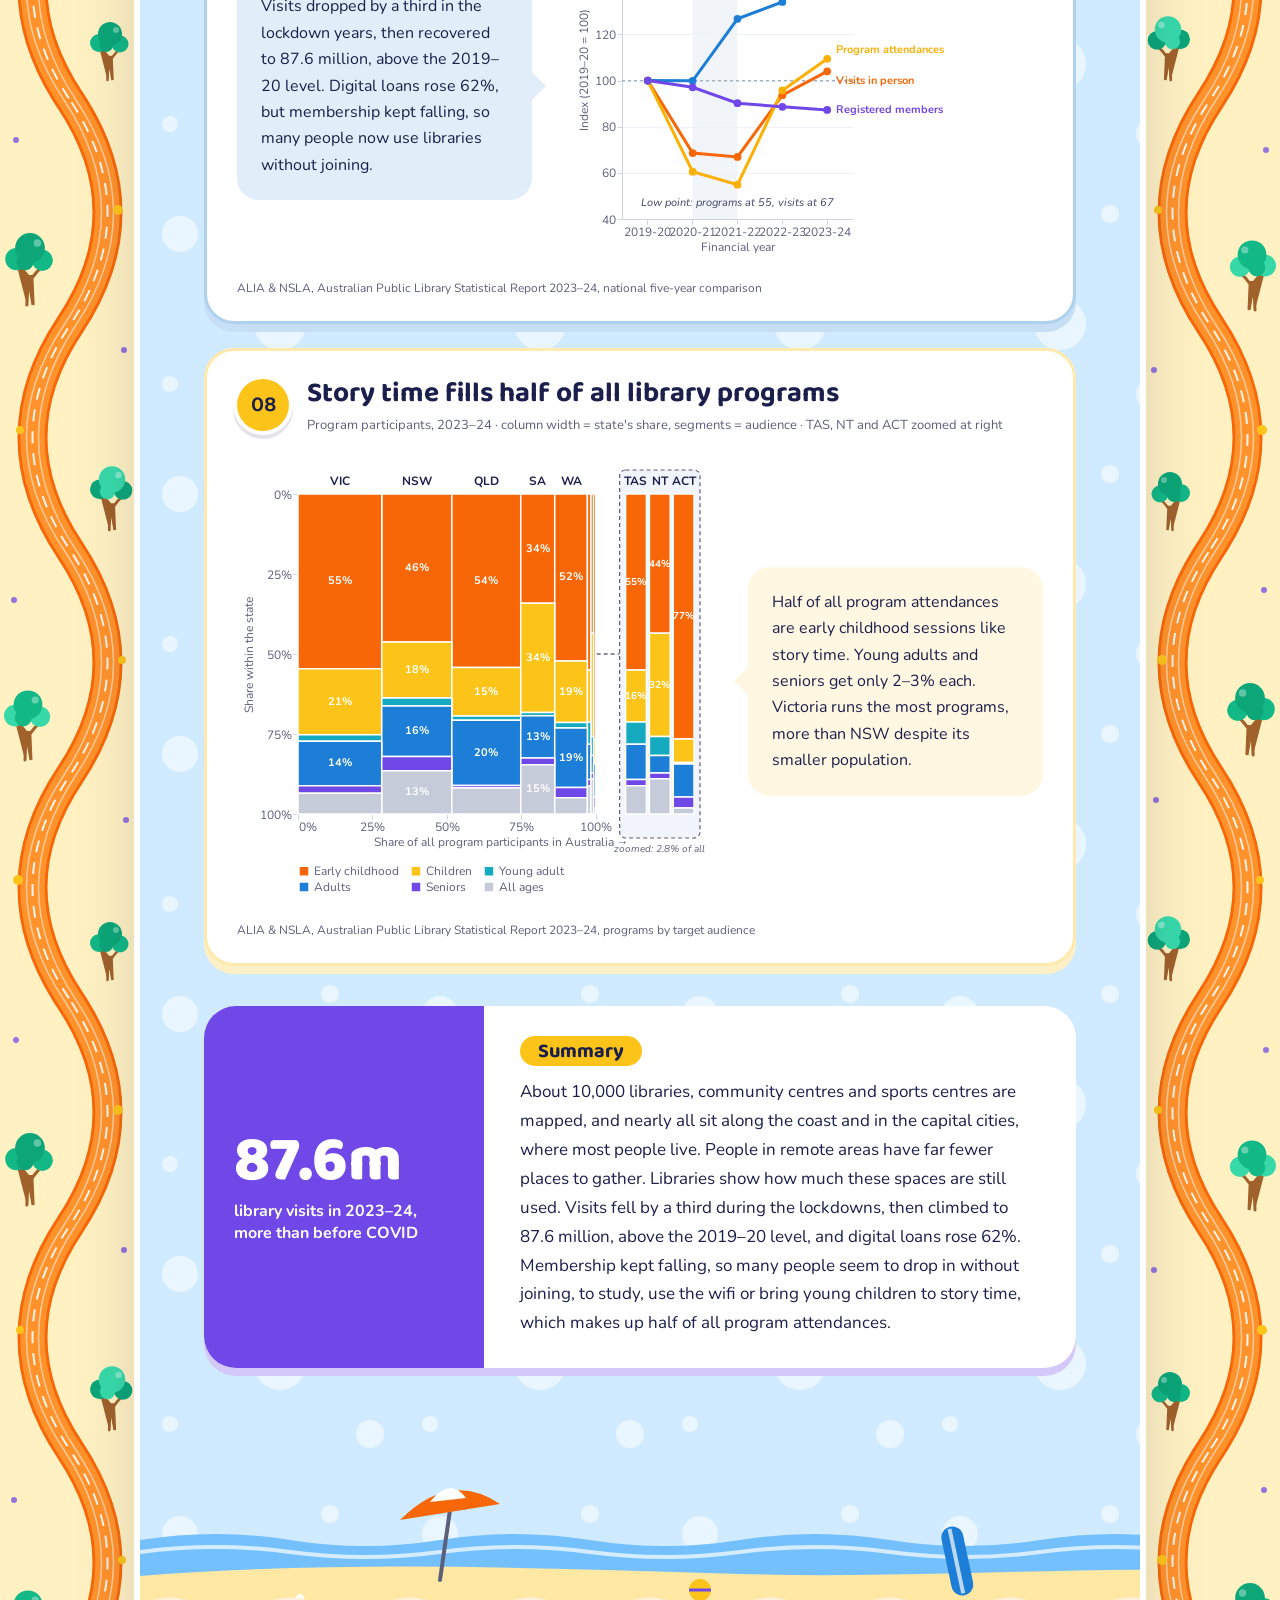
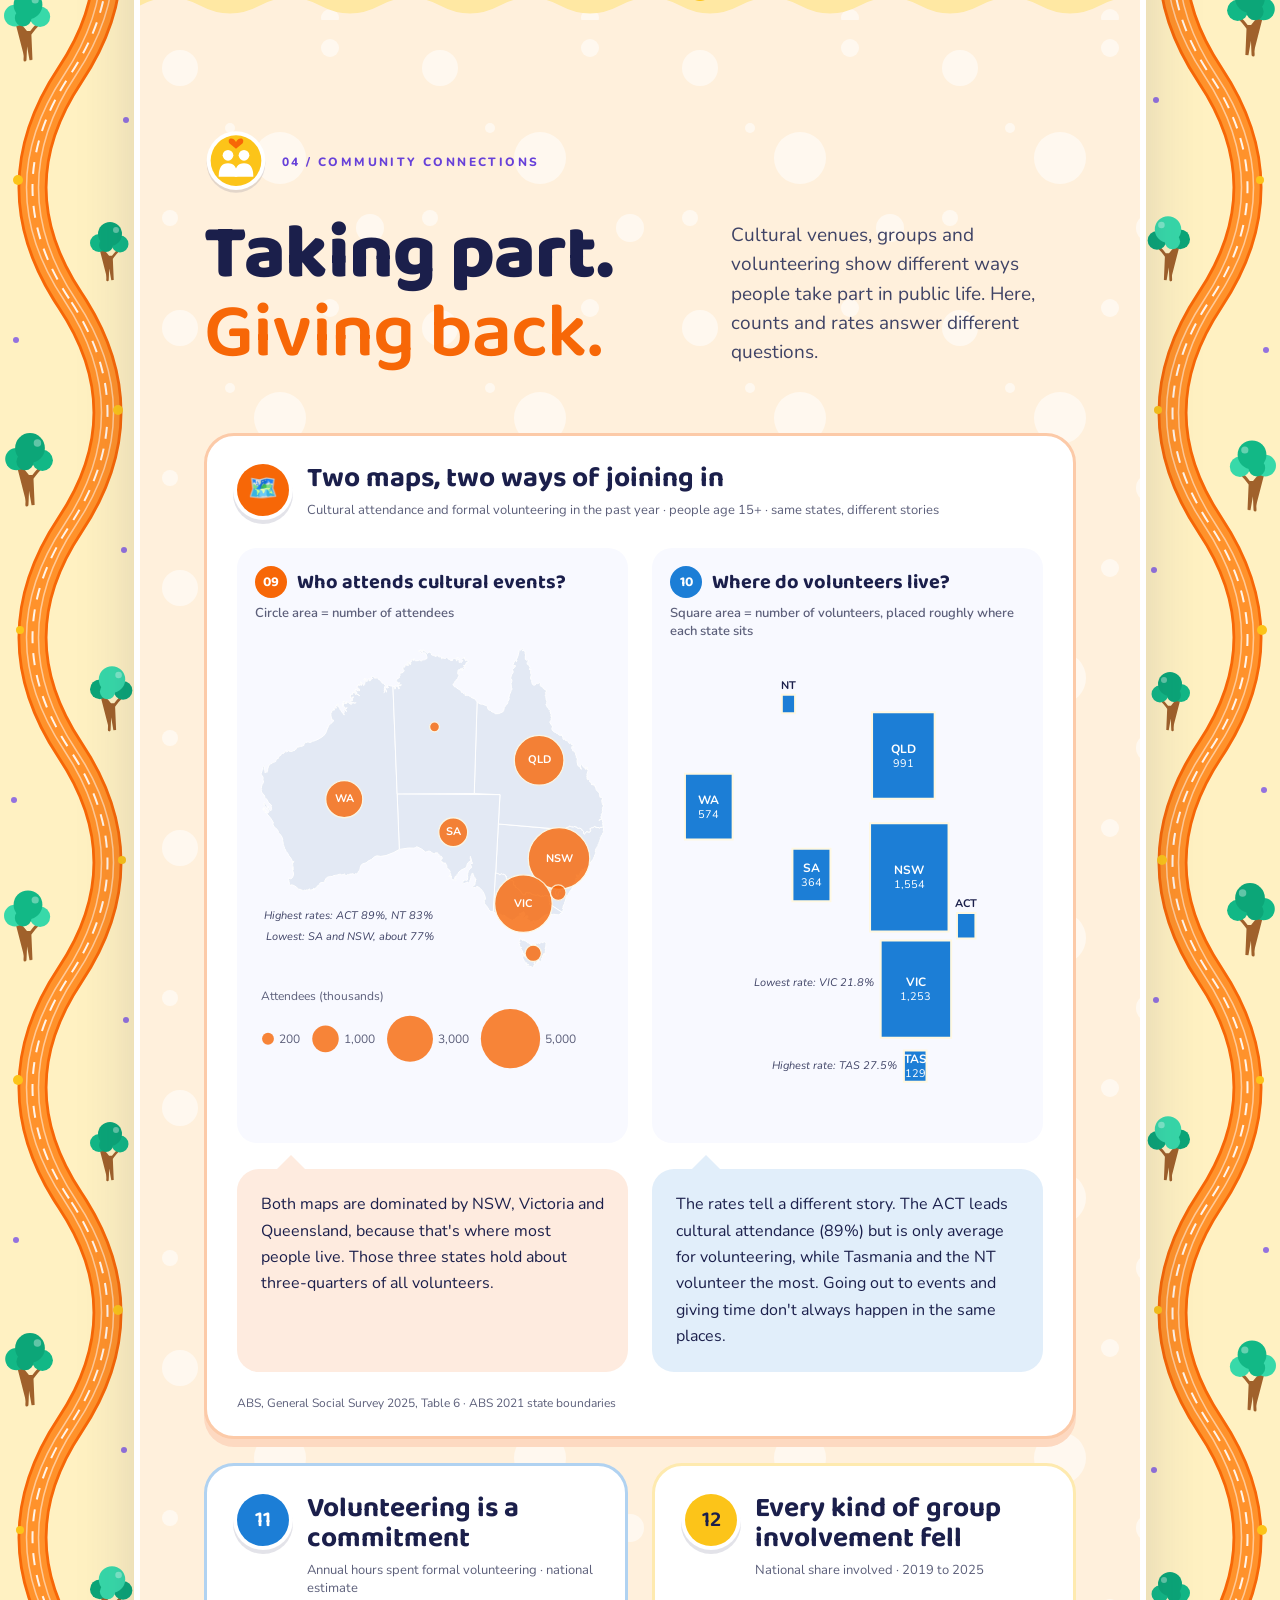
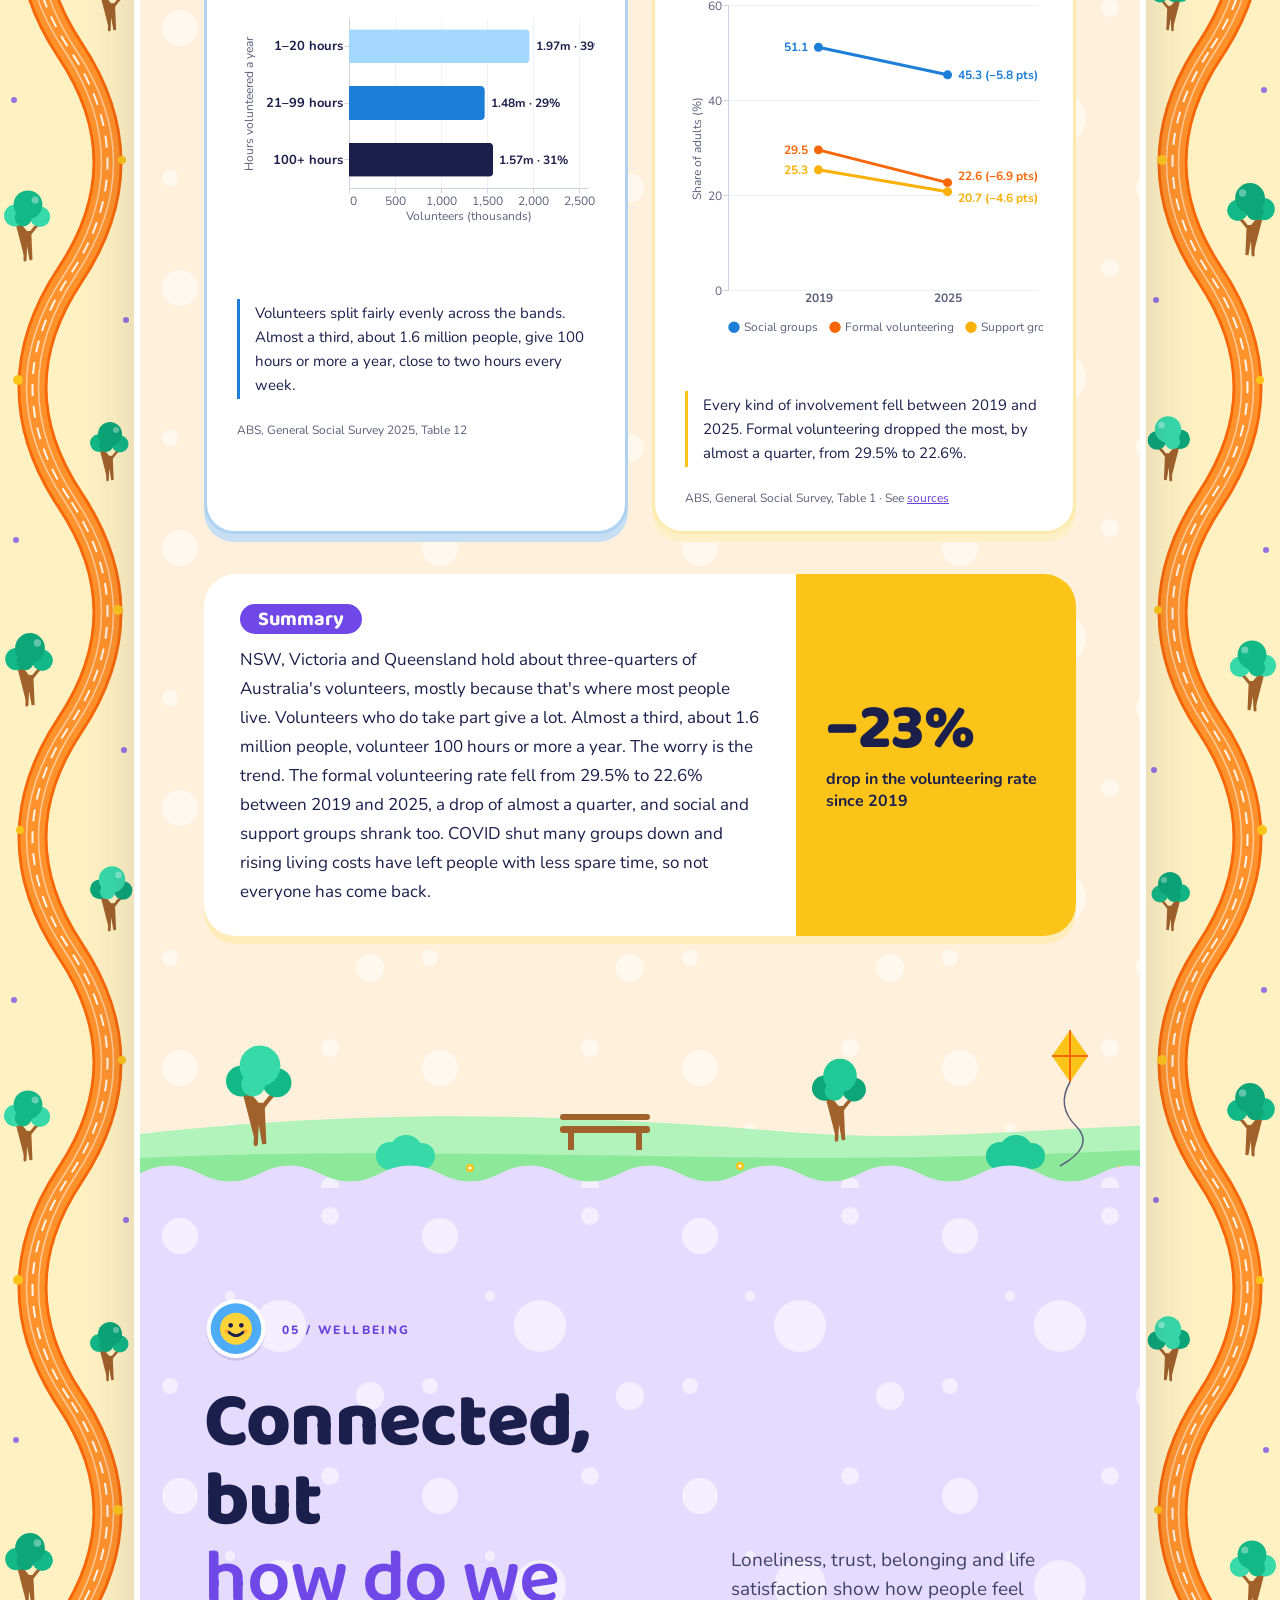
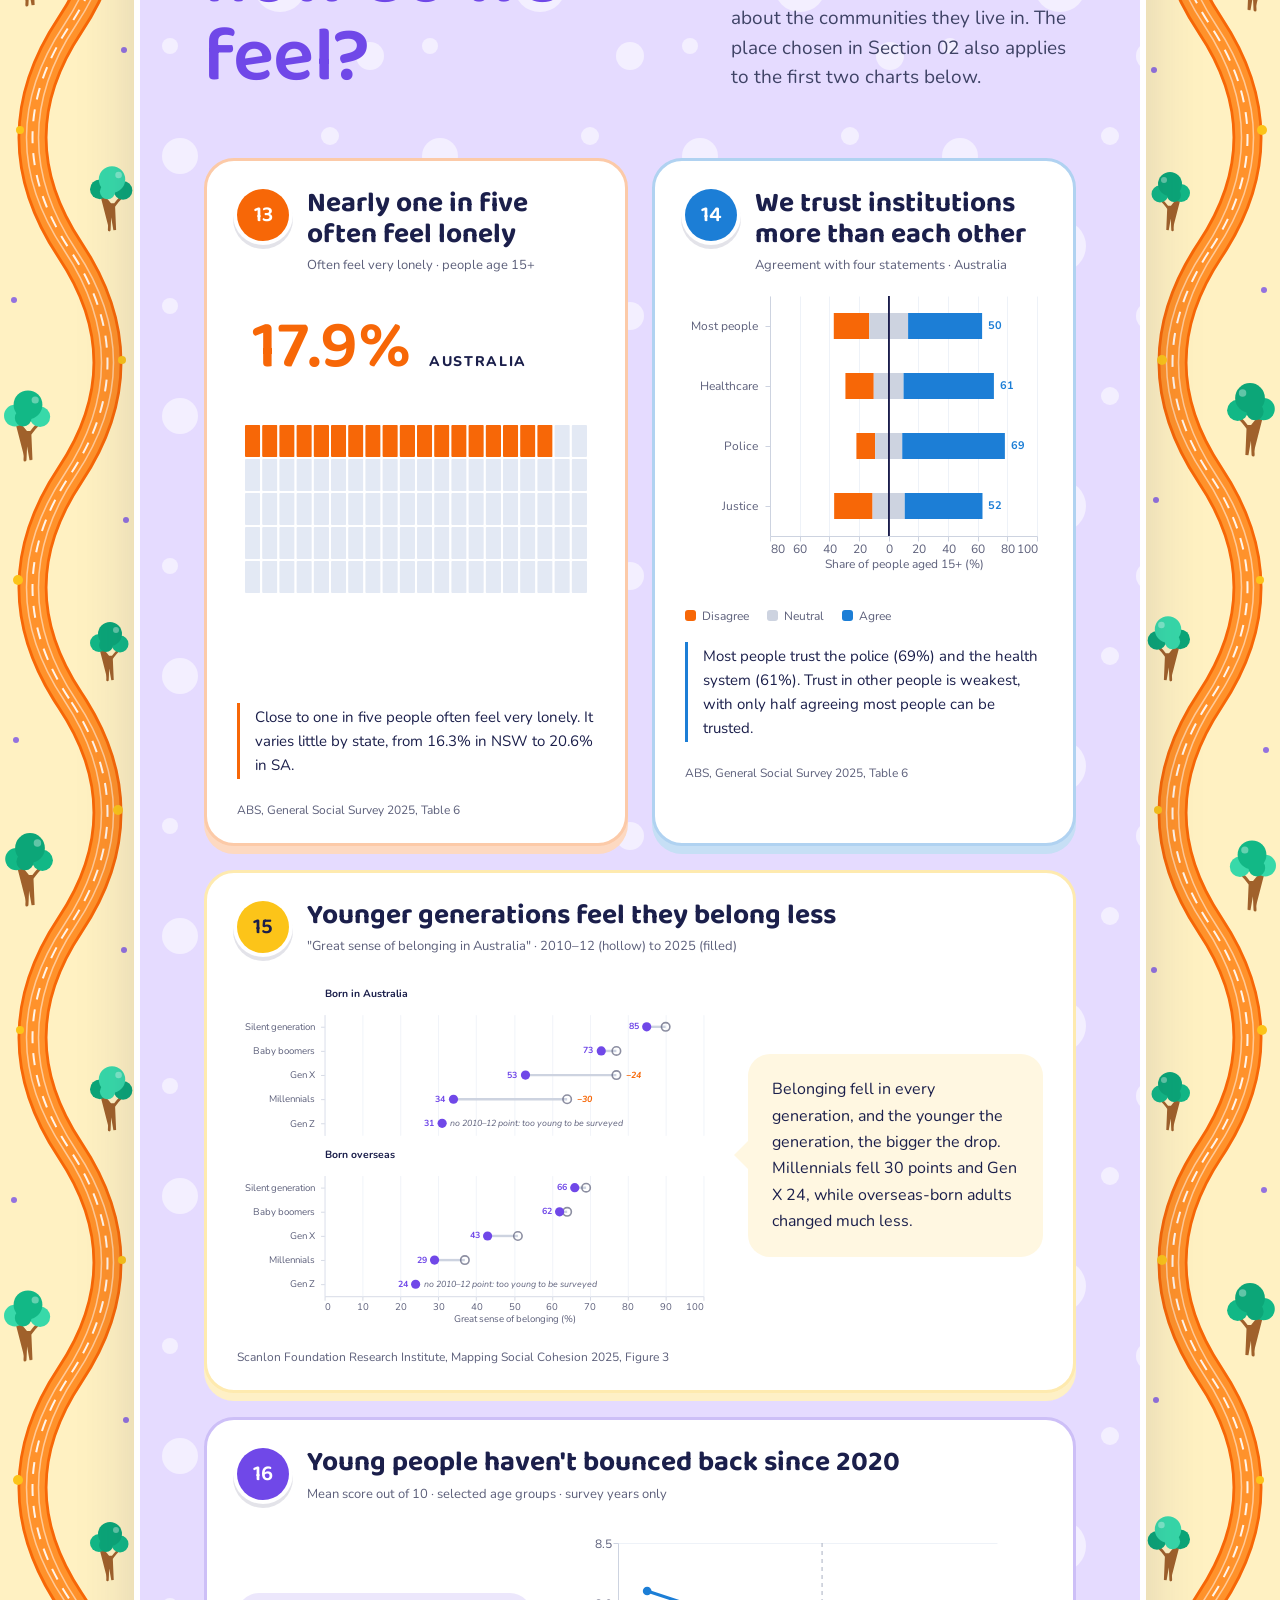
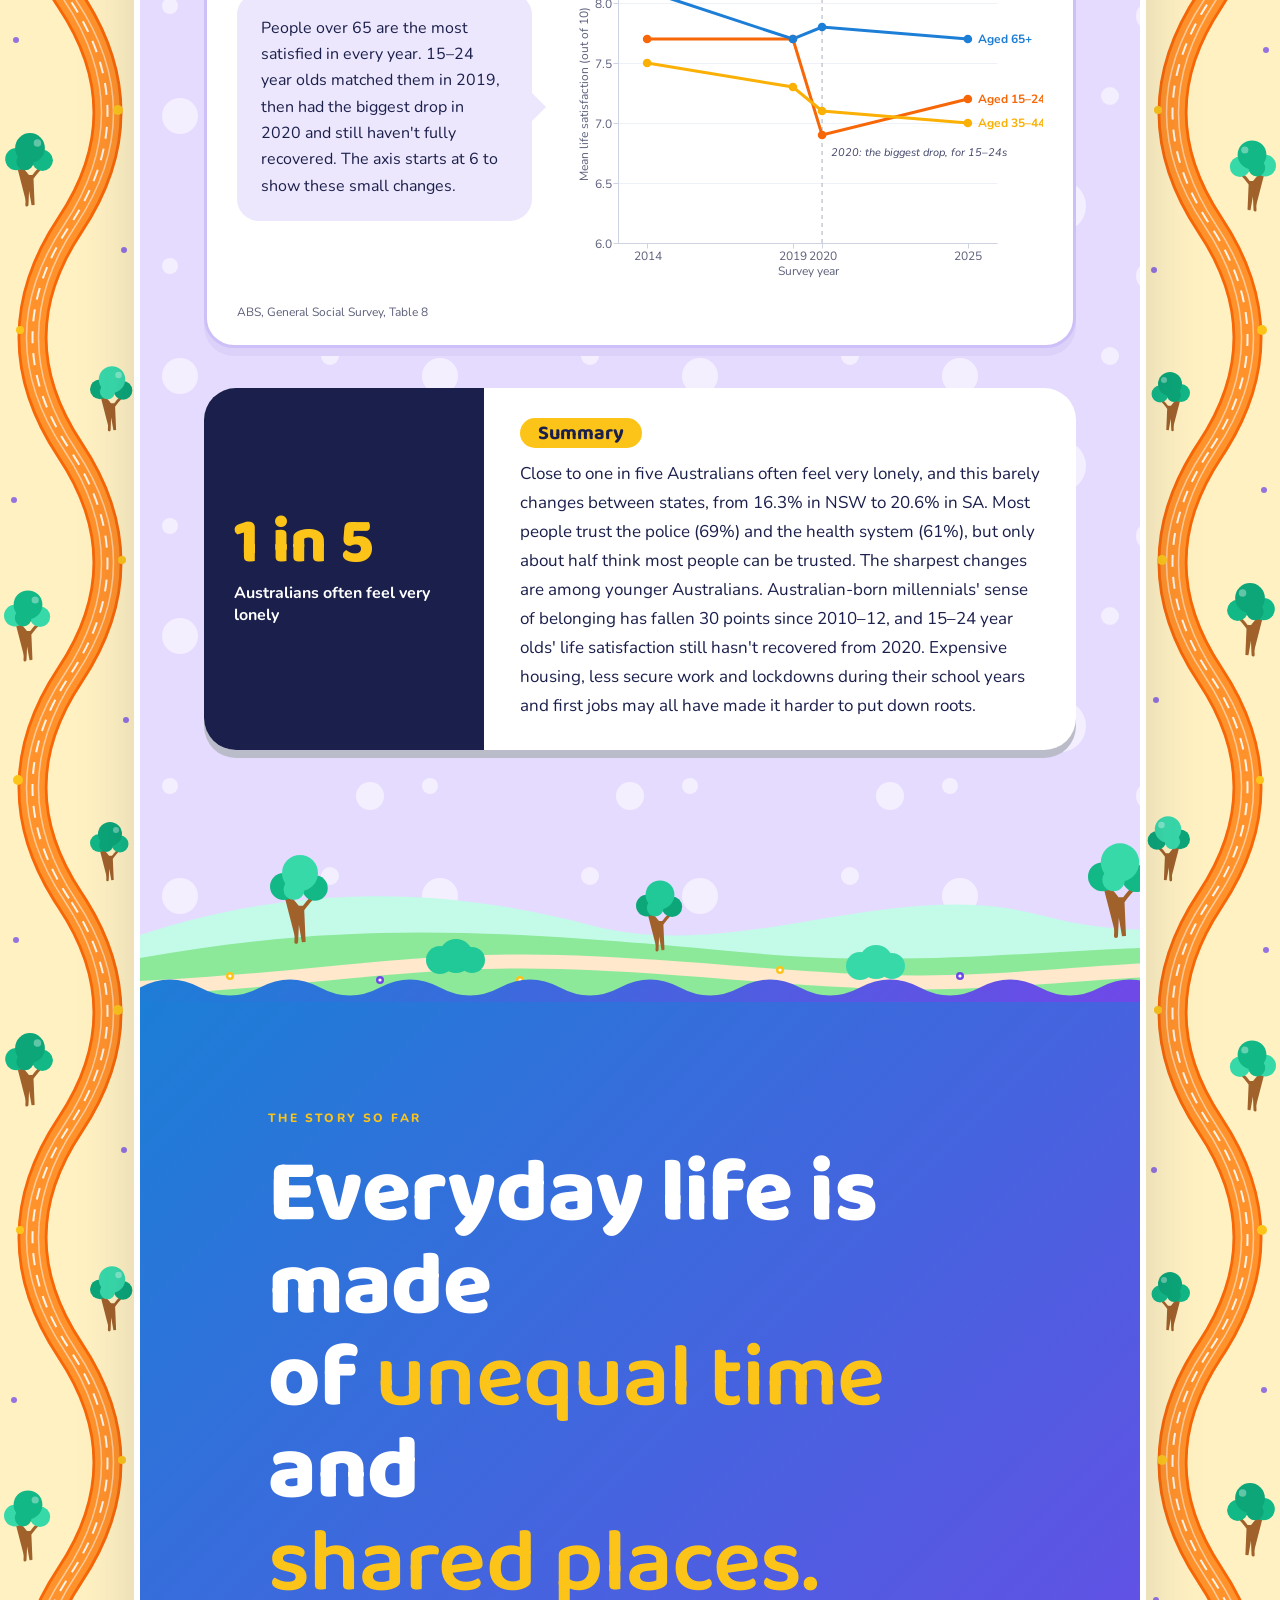
==== commit 36a22460: "Rewrite section summaries around each section's findings and drop the Built from line Co-Authored-By" ====
--- a/docs/index.html
+++ b/docs/index.html
@@ -54,7 +54,6 @@
           <p>It's written for everyday Australians, so you don't need any background in statistics. The story moves in five steps, from how we spend a single day out to how connected we feel. Each step asks a question, answers it with a few charts and finishes with a short summary.</p>
         </div>
       </div>
-      <p class="intro-sources"><span>Built from</span> ABS Time Use Survey · ABS General Social Survey · AusPlay · Australian Public Library Statistics · Scanlon Mapping Social Cohesion · OpenStreetMap</p>
     </section>
 
     <section class="story-section" id="routines">
@@ -63,7 +62,7 @@
         <article class="chart-card wide-card split-card"><div class="card-top"><span class="chart-no">01</span><div><h3>Sleep and self-care fill almost half the day</h3><p>Average time per day · total population · a full ring would be all 24 hours</p></div></div><div class="split-body"><div class="split-chart"><div id="chart-routines" class="chart" role="img" aria-label="Radial bar chart on a 24-hour dial showing average daily time spent on personal care, free time, work and study, and unpaid work"></div></div><p class="annotation">Each ring fills up like a clock as the day is used. Personal care, including sleep, takes almost half the day at 10 hours 43 minutes. Free time comes next at about 5 hours, ahead of work and study, because the average includes retirees, students and people who didn't work that day.</p></div><p class="source">ABS, How Australians Use Their Time, Table 1 · See <a href="#sources">sources</a></p></article>
         <article class="chart-card wide-card split-card flip"><div class="card-top"><span class="chart-no">02</span><div><h3>Women do twice the housework</h3><p>Daily minutes by sex · total population</p></div></div><div class="split-body"><div class="split-chart"><div id="chart-gender" class="chart" role="img" aria-label="Dumbbell chart comparing daily minutes spent by men and women"></div></div><p class="annotation">Women spend about twice as long on housework as men and 26 more minutes on child care. Men end up with 24 more minutes of free time a day, or around 146 hours a year.</p></div><p class="source">ABS, How Australians Use Their Time, Table 1</p></article>
       </div>
-      <div class="section-summary sum-1"><div class="sum-stat"><strong>5 hrs</strong><span>of free time a day, on average</span></div><div class="sum-text"><h3>Summary</h3><p>Once sleep, meals and getting ready are taken out, the rest of the day splits fairly evenly between paid work, unpaid work and free time. Paid work only looks small because the average takes in retirees, students and weekends. What really stands out is who gets the free time. Women do more of the housework and child care, partly because they're more likely to work part-time, and they end up with less time to themselves.</p></div></div>
+      <div class="section-summary sum-1"><div class="sum-stat"><strong>5 hrs</strong><span>of free time a day, on average</span></div><div class="sum-text"><h3>Summary</h3><p>Sleep and self-care take up almost 11 hours of the day, and what's left goes to free time (about 5 hours), work and study (4 hours 12 minutes) and unpaid work (3 hours 46 minutes). Work looks small because the average includes retirees, students and people on a day off. The bigger gap is between men and women. Women spend about twice as long on housework and 26 more minutes on child care, so men end up with 24 more minutes of free time a day. Women are more likely to work part-time, which may be why more of the work at home falls to them.</p></div></div>
     </section>
 
     <section class="story-section section-warm" id="recreation">
@@ -74,7 +73,7 @@
         <article class="chart-card"><div class="card-top"><span class="chart-no">04</span><div><h3>Walking wins in every state</h3><p>Participation rate for selected activities · age 15+</p></div></div><div id="chart-heatmap" class="chart" role="img" aria-label="Heatmap of walking, swimming and cycling rates across states"></div><p class="annotation">Walking is the most common activity everywhere, done by about half of adults. Swimming peaks in the warm NT (18%), and cycling in the ACT (14%) is double the rate in NSW.</p><p class="source">Australian Sports Commission, AusPlay activity tables</p></article>
         <article class="chart-card wide-card split-card"><div class="card-top"><span class="chart-no">05</span><div><h3>Half of adults move three times a week</h3><p>Three or more times a week · national benchmark marked by a dark tick</p></div></div><div class="split-body"><div class="split-chart"><div id="chart-frequency" class="chart" role="img" aria-label="Bullet chart comparing frequent sport participation in eight states with the national rate"></div></div><p class="annotation">About half of adults are active three or more times a week. The states that lead on weekly activity mostly lead here too, so getting active and staying regular seem to go together.</p></div><p class="source">Australian Sports Commission, AusPlay participation overview</p></article>
       </div>
-      <div class="section-summary sum-2 flip"><div class="sum-stat"><strong>7 in 10</strong><span>Australians are active every week</span></div><div class="sum-text"><h3>Summary</h3><p>Staying active is part of normal life for most Australians, and for most of them it simply means going for a walk. It costs nothing and fits around work and family. Canberra stands apart, with a young, well-educated population and a city planned around parks and bike paths. Elsewhere the differences are small, so what matters most is having somewhere close by to get moving.</p></div></div>
+      <div class="section-summary sum-2 flip"><div class="sum-stat"><strong>7 in 10</strong><span>Australians are active every week</span></div><div class="sum-text"><h3>Summary</h3><p>Seven in ten adults are active every week, and about half are active three or more times. Walking is the top activity in every state, likely because it's free and easy to fit around work and family. Most states sit within a couple of points of the national 68.8%. The ACT is the clear exception, with 78.3% active weekly, the highest share active three times a week (59.2%) and double the cycling rate of NSW. A younger, well-educated population and a city built around parks and bike paths probably help. The NT stands out for swimming (18%), which fits its warm climate.</p></div></div>
     </section>
 
     <section class="story-section section-blue" id="places">
@@ -84,7 +83,7 @@
         <article class="chart-card wide-card split-card flip"><div class="card-top"><span class="chart-no">07</span><div><h3>Libraries bounced back</h3><p>National public library measures · each indexed to 2019–20 = 100</p></div></div><div class="split-body"><div class="split-chart"><div id="chart-library-trend" class="chart" role="img" aria-label="Index chart of library visits, program attendances, digital loans and members from 2019–20 to 2023–24"></div></div><p class="annotation">Visits dropped by a third in the lockdown years, then recovered to 87.6 million, above the 2019–20 level. Digital loans rose 62%, but membership kept falling, so many people now use libraries without joining.</p></div><p class="source">ALIA &amp; NSLA, Australian Public Library Statistical Report 2023–24, national five-year comparison</p></article>
         <article class="chart-card wide-card split-card"><div class="card-top"><span class="chart-no">08</span><div><h3>Story time fills half of all library programs</h3><p>Program participants, 2023–24 · column width = state's share, segments = audience · TAS, NT and ACT zoomed at right</p></div></div><div class="split-body"><div class="split-chart"><div id="chart-library-programs" class="chart" role="img" aria-label="Marimekko chart of library program participants by state and target audience"></div></div><p class="annotation">Half of all program attendances are early childhood sessions like story time. Young adults and seniors get only 2–3% each. Victoria runs the most programs, more than NSW despite its smaller population.</p></div><p class="source">ALIA &amp; NSLA, Australian Public Library Statistical Report 2023–24, programs by target audience</p></article>
       </div>
-      <div class="section-summary sum-3"><div class="sum-stat"><strong>87.6m</strong><span>library visits in 2023–24, more than before COVID</span></div><div class="sum-text"><h3>Summary</h3><p>Shared places cluster where people live, so city dwellers have plenty to choose from while remote towns have far fewer. Libraries show how much these spaces matter. After the lockdowns, people came back in bigger numbers than before, many of them parents with young children. Fewer bother with a membership, though. You don't need a card to study, use the wifi or come to story time, and a free, quiet place to spend the day is worth more when money is tight.</p></div></div>
+      <div class="section-summary sum-3"><div class="sum-stat"><strong>87.6m</strong><span>library visits in 2023–24, more than before COVID</span></div><div class="sum-text"><h3>Summary</h3><p>About 10,000 libraries, community centres and sports centres are mapped, and nearly all sit along the coast and in the capital cities, where most people live. People in remote areas have far fewer places to gather. Libraries show how much these spaces are still used. Visits fell by a third during the lockdowns, then climbed to 87.6 million, above the 2019–20 level, and digital loans rose 62%. Membership kept falling, so many people seem to drop in without joining, to study, use the wifi or bring young children to story time, which makes up half of all program attendances.</p></div></div>
     </section>
 
     <section class="story-section" id="community">
@@ -103,7 +102,7 @@
         <article class="chart-card"><div class="card-top"><span class="chart-no">11</span><div><h3>Volunteering is a commitment</h3><p>Annual hours spent formal volunteering · national estimate</p></div></div><div id="chart-hours" class="chart" role="img" aria-label="Bar chart of national formal volunteers by annual hours band"></div><p class="annotation">Volunteers split fairly evenly across the bands. Almost a third, about 1.6 million people, give 100 hours or more a year, close to two hours every week.</p><p class="source">ABS, General Social Survey 2025, Table 12</p></article>
         <article class="chart-card"><div class="card-top"><span class="chart-no">12</span><div><h3>Every kind of group involvement fell</h3><p>National share involved · 2019 to 2025</p></div></div><div id="chart-trends" class="chart" role="img" aria-label="Slope chart of community involvement rates in 2019 and 2025"></div><p class="annotation">Every kind of involvement fell between 2019 and 2025. Formal volunteering dropped the most, by almost a quarter, from 29.5% to 22.6%.</p><p class="source">ABS, General Social Survey, Table 1 · See <a href="#sources">sources</a></p></article>
       </div>
-      <div class="section-summary sum-4 flip"><div class="sum-stat"><strong>−23%</strong><span>drop in the volunteering rate since 2019</span></div><div class="sum-text"><h3>Summary</h3><p>Australians still show up for each other. Most go to a cultural event each year, and around 1.6 million volunteers give 100 hours or more. Where people live shapes how they take part. Canberra has the national galleries and museums on its doorstep, while smaller communities in Tasmania and the NT rely on volunteers to keep local sport and emergency services going. The worry is the trend. COVID shut many groups down, rising costs have squeezed spare time, and not everyone has come back.</p></div></div>
+      <div class="section-summary sum-4 flip"><div class="sum-stat"><strong>−23%</strong><span>drop in the volunteering rate since 2019</span></div><div class="sum-text"><h3>Summary</h3><p>NSW, Victoria and Queensland hold about three-quarters of Australia's volunteers, mostly because that's where most people live. Volunteers who do take part give a lot. Almost a third, about 1.6 million people, volunteer 100 hours or more a year. The worry is the trend. The formal volunteering rate fell from 29.5% to 22.6% between 2019 and 2025, a drop of almost a quarter, and social and support groups shrank too. COVID shut many groups down and rising living costs have left people with less spare time, so not everyone has come back.</p></div></div>
     </section>
 
     <section class="story-section section-plum" id="wellbeing">
@@ -114,7 +113,7 @@
         <article class="chart-card wide-card split-card"><div class="card-top"><span class="chart-no">15</span><div><h3>Younger generations feel they belong less</h3><p>"Great sense of belonging in Australia" · 2010–12 (hollow) to 2025 (filled)</p></div></div><div class="split-body"><div class="split-chart"><div id="chart-belonging" class="chart" role="img" aria-label="Dumbbell chart of sense of belonging by generation and birthplace, 2010–12 and 2025"></div></div><p class="annotation">Belonging fell in every generation, and the younger the generation, the bigger the drop. Millennials fell 30 points and Gen X 24, while overseas-born adults changed much less.</p></div><p class="source">Scanlon Foundation Research Institute, Mapping Social Cohesion 2025, Figure 3</p></article>
         <article class="chart-card wide-card split-card flip"><div class="card-top"><span class="chart-no">16</span><div><h3>Young people haven't bounced back since 2020</h3><p>Mean score out of 10 · selected age groups · survey years only</p></div></div><div class="split-body"><div class="split-chart"><div id="chart-satisfaction" class="chart" role="img" aria-label="Line chart of mean life satisfaction by age group from 2014 to 2025"></div></div><p class="annotation">People over 65 are the most satisfied in every year. 15–24 year olds matched them in 2019, then had the biggest drop in 2020 and still haven't fully recovered. The axis starts at 6 to show these small changes.</p></div><p class="source">ABS, General Social Survey, Table 8</p></article>
       </div>
-      <div class="section-summary sum-5"><div class="sum-stat"><strong>1 in 5</strong><span>Australians often feel very lonely</span></div><div class="sum-text"><h3>Summary</h3><p>Most Australians trust institutions like the police and the health system, but they're less sure about each other, and nearly one in five often feel very lonely. The sharpest changes are among younger people. Faced with expensive housing and less secure work, they move more often and find it harder to put down roots. Lockdowns also landed on their school years, first jobs and social lives, and their wellbeing hasn't fully recovered.</p></div></div>
+      <div class="section-summary sum-5"><div class="sum-stat"><strong>1 in 5</strong><span>Australians often feel very lonely</span></div><div class="sum-text"><h3>Summary</h3><p>Close to one in five Australians often feel very lonely, and this barely changes between states, from 16.3% in NSW to 20.6% in SA. Most people trust the police (69%) and the health system (61%), but only about half think most people can be trusted. The sharpest changes are among younger Australians. Australian-born millennials' sense of belonging has fallen 30 points since 2010–12, and 15–24 year olds' life satisfaction still hasn't recovered from 2020. Expensive housing, less secure work and lockdowns during their school years and first jobs may all have made it harder to put down roots.</p></div></div>
     </section>
 
     <section class="closing"><p class="eyebrow">THE STORY SO FAR</p><h2>Everyday life is made<br>of <em>unequal time</em> and<br><em>shared places.</em></h2><p>Women spend more time on housework, weekly activity varies by place, and libraries have refilled since the pandemic. Millions still attend cultural events and volunteer. Yet formal volunteering has fallen since 2019, and younger Australians feel they belong less than their parents did at the same stage. These datasets describe patterns; they do not explain why those patterns occur.</p></section>
--- a/docs/styles.css
+++ b/docs/styles.css
@@ -113,7 +113,7 @@
 
 
 
-.intro-sources{max-width:1340px;margin:40px auto 0;font-size:13px;color:var(--muted);line-height:1.6}.intro-sources span{display:inline-block;margin-right:10px;padding:3px 12px;border-radius:999px;background:var(--ink);color:#fff;font-weight:800;font-size:11px;letter-spacing:.1em;text-transform:uppercase}
+
 
 /* Wide screens: show the side frames and inset the story between them */
 @media(min-width:1240px){.frame{display:block}main{margin:0 var(--frame-w);position:relative;z-index:2;box-shadow:0 0 0 6px var(--white),0 20px 60px rgba(27,31,75,.18)}}
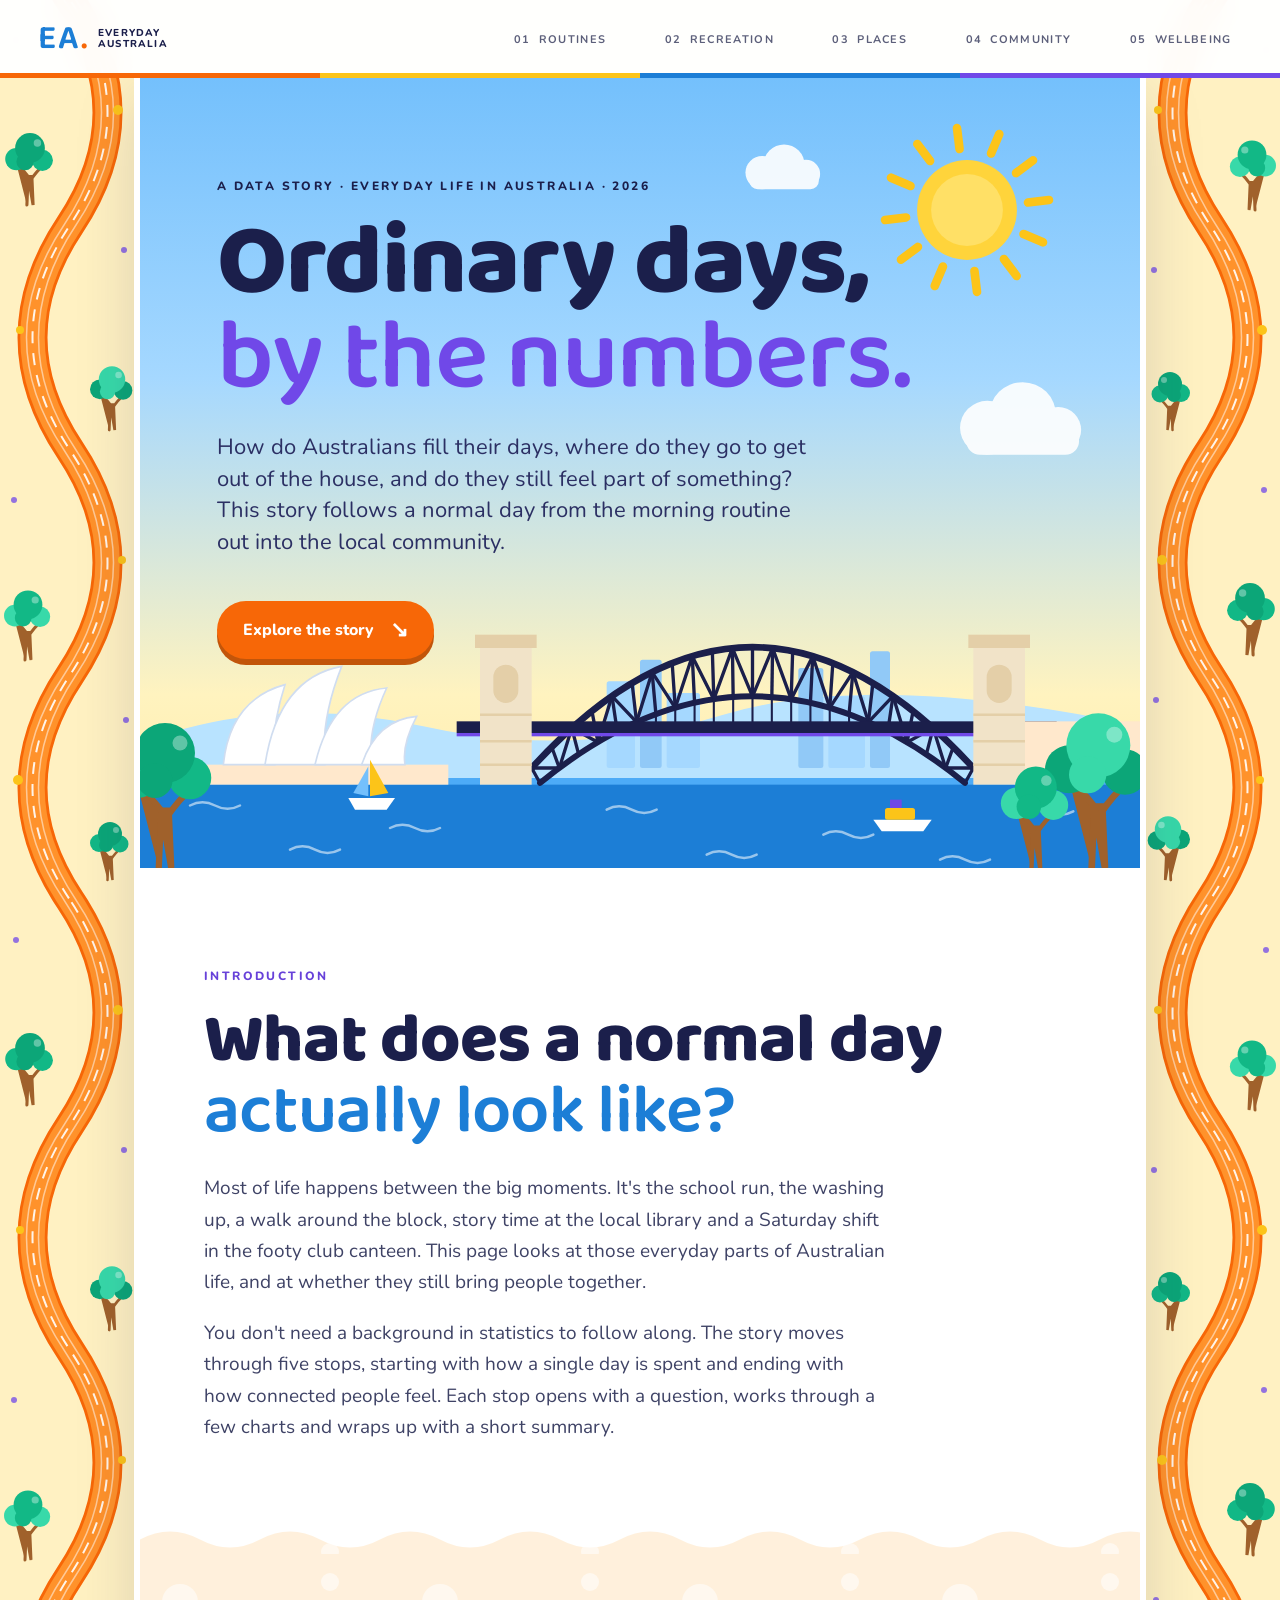
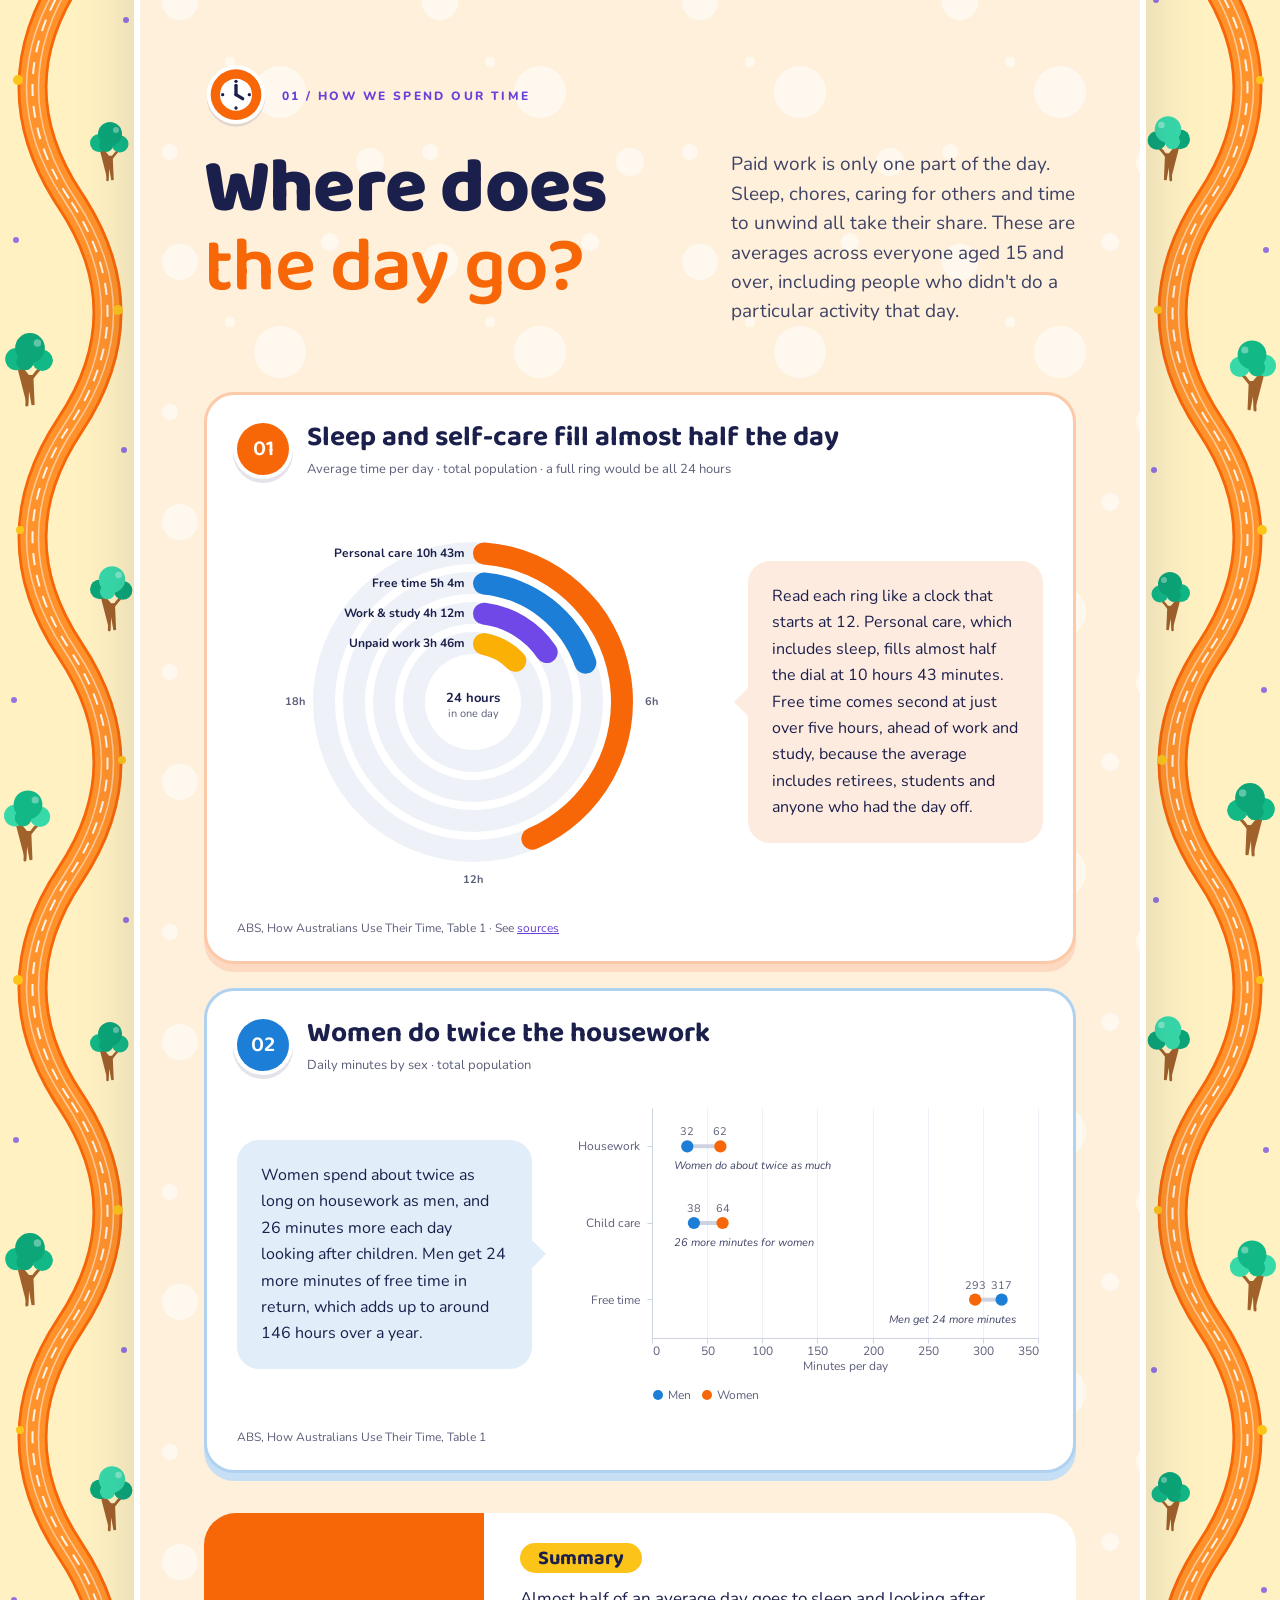
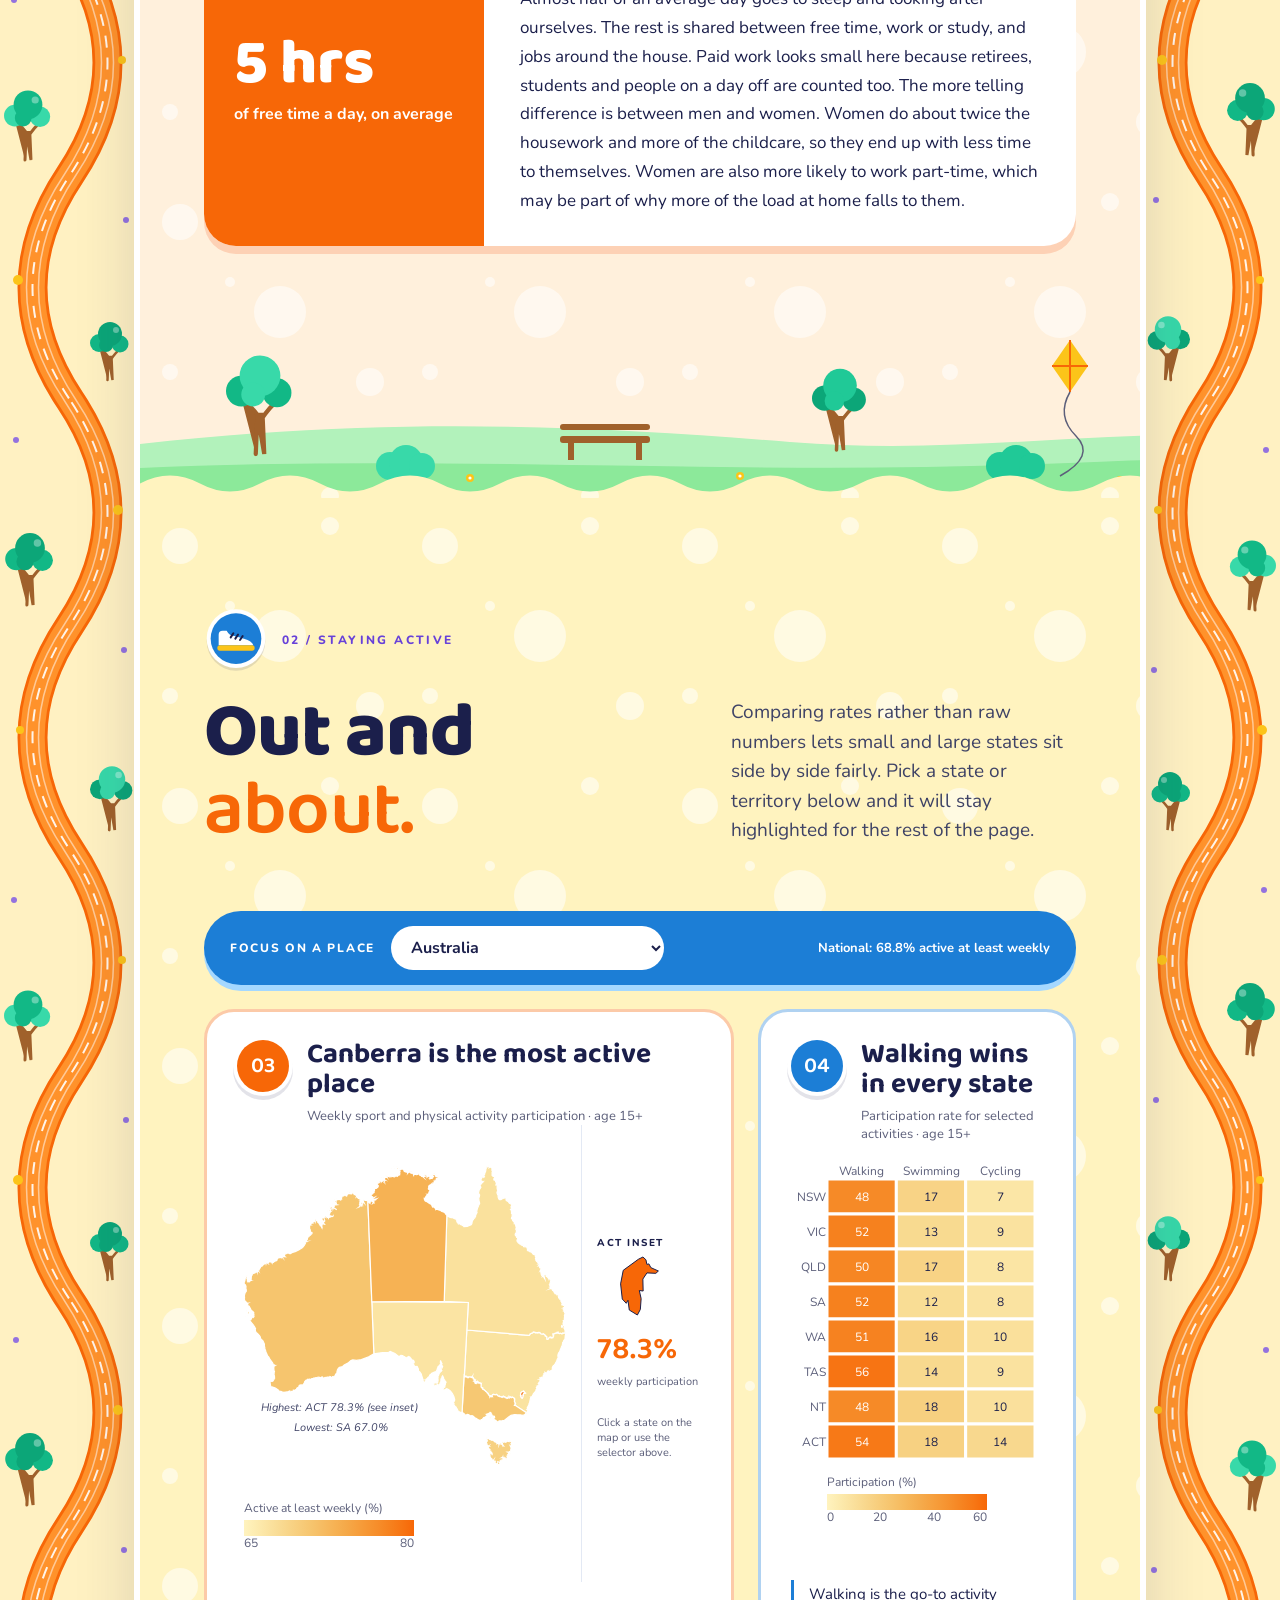
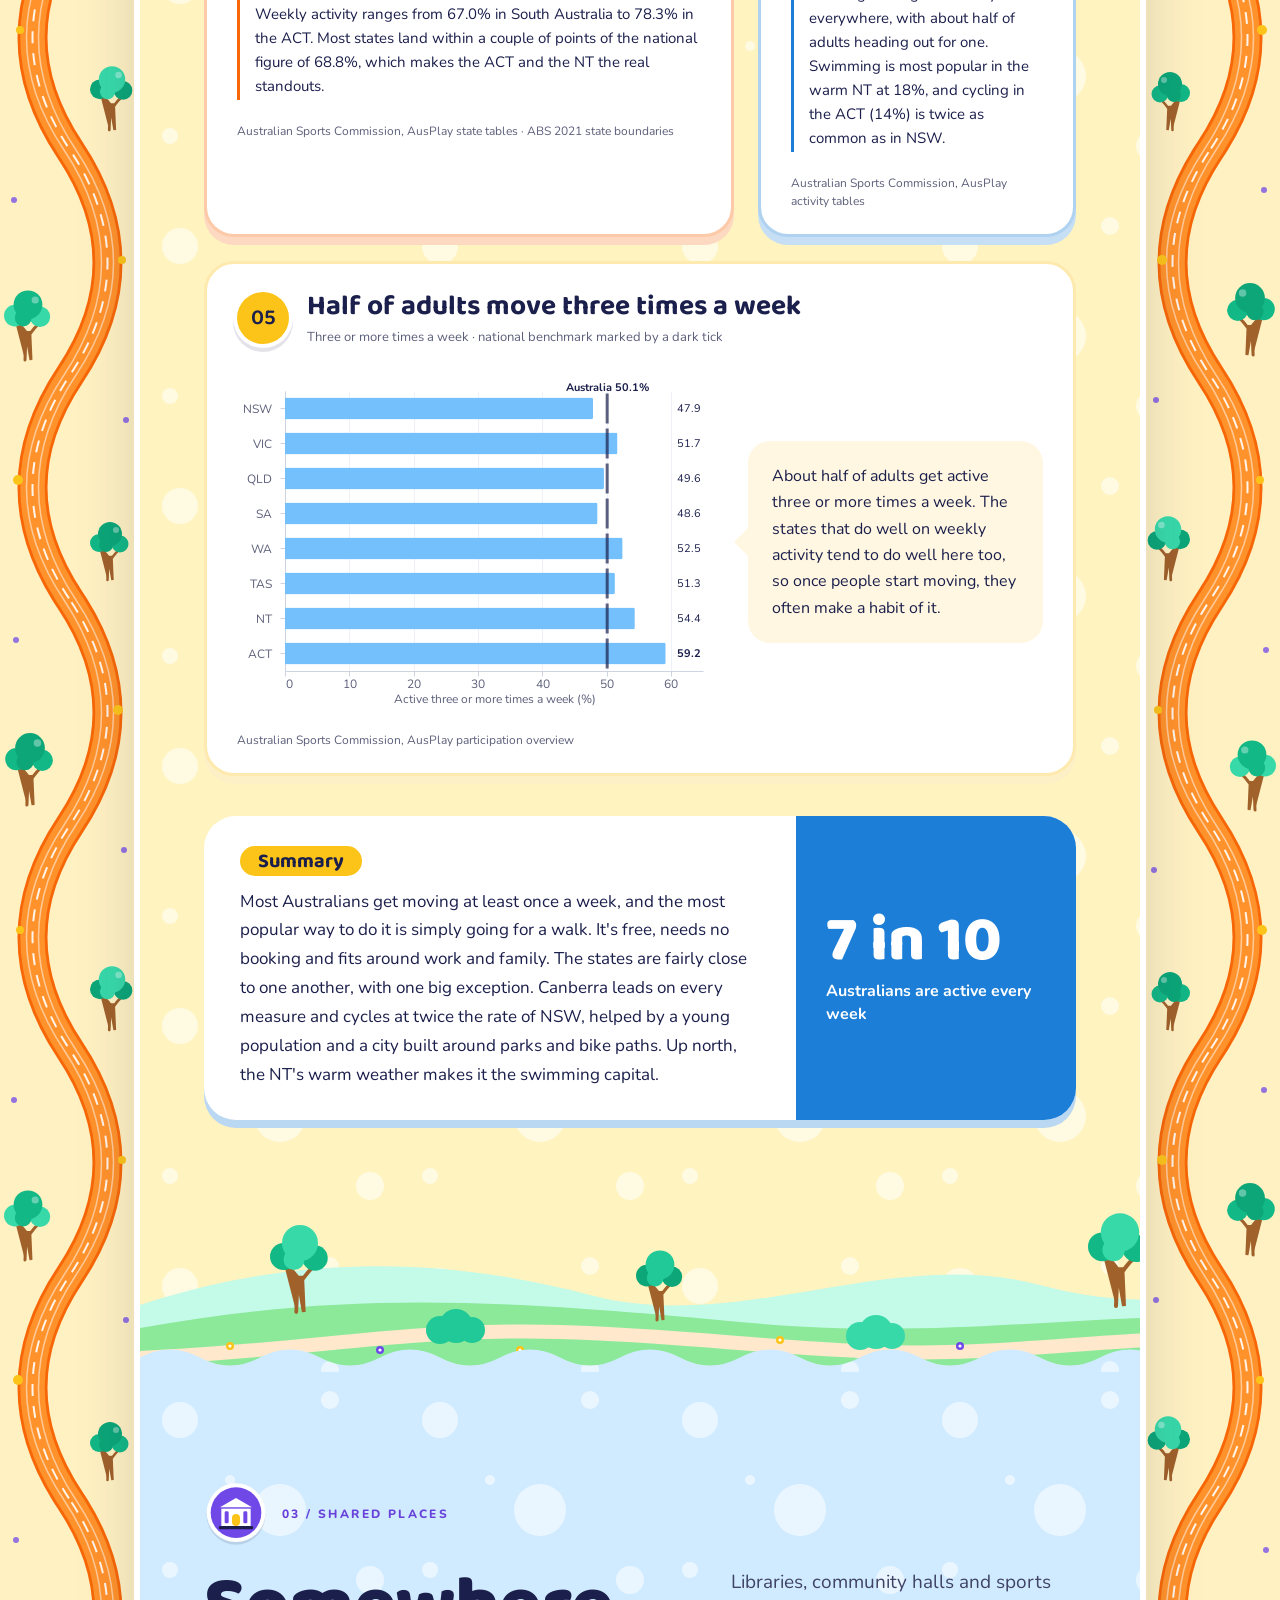
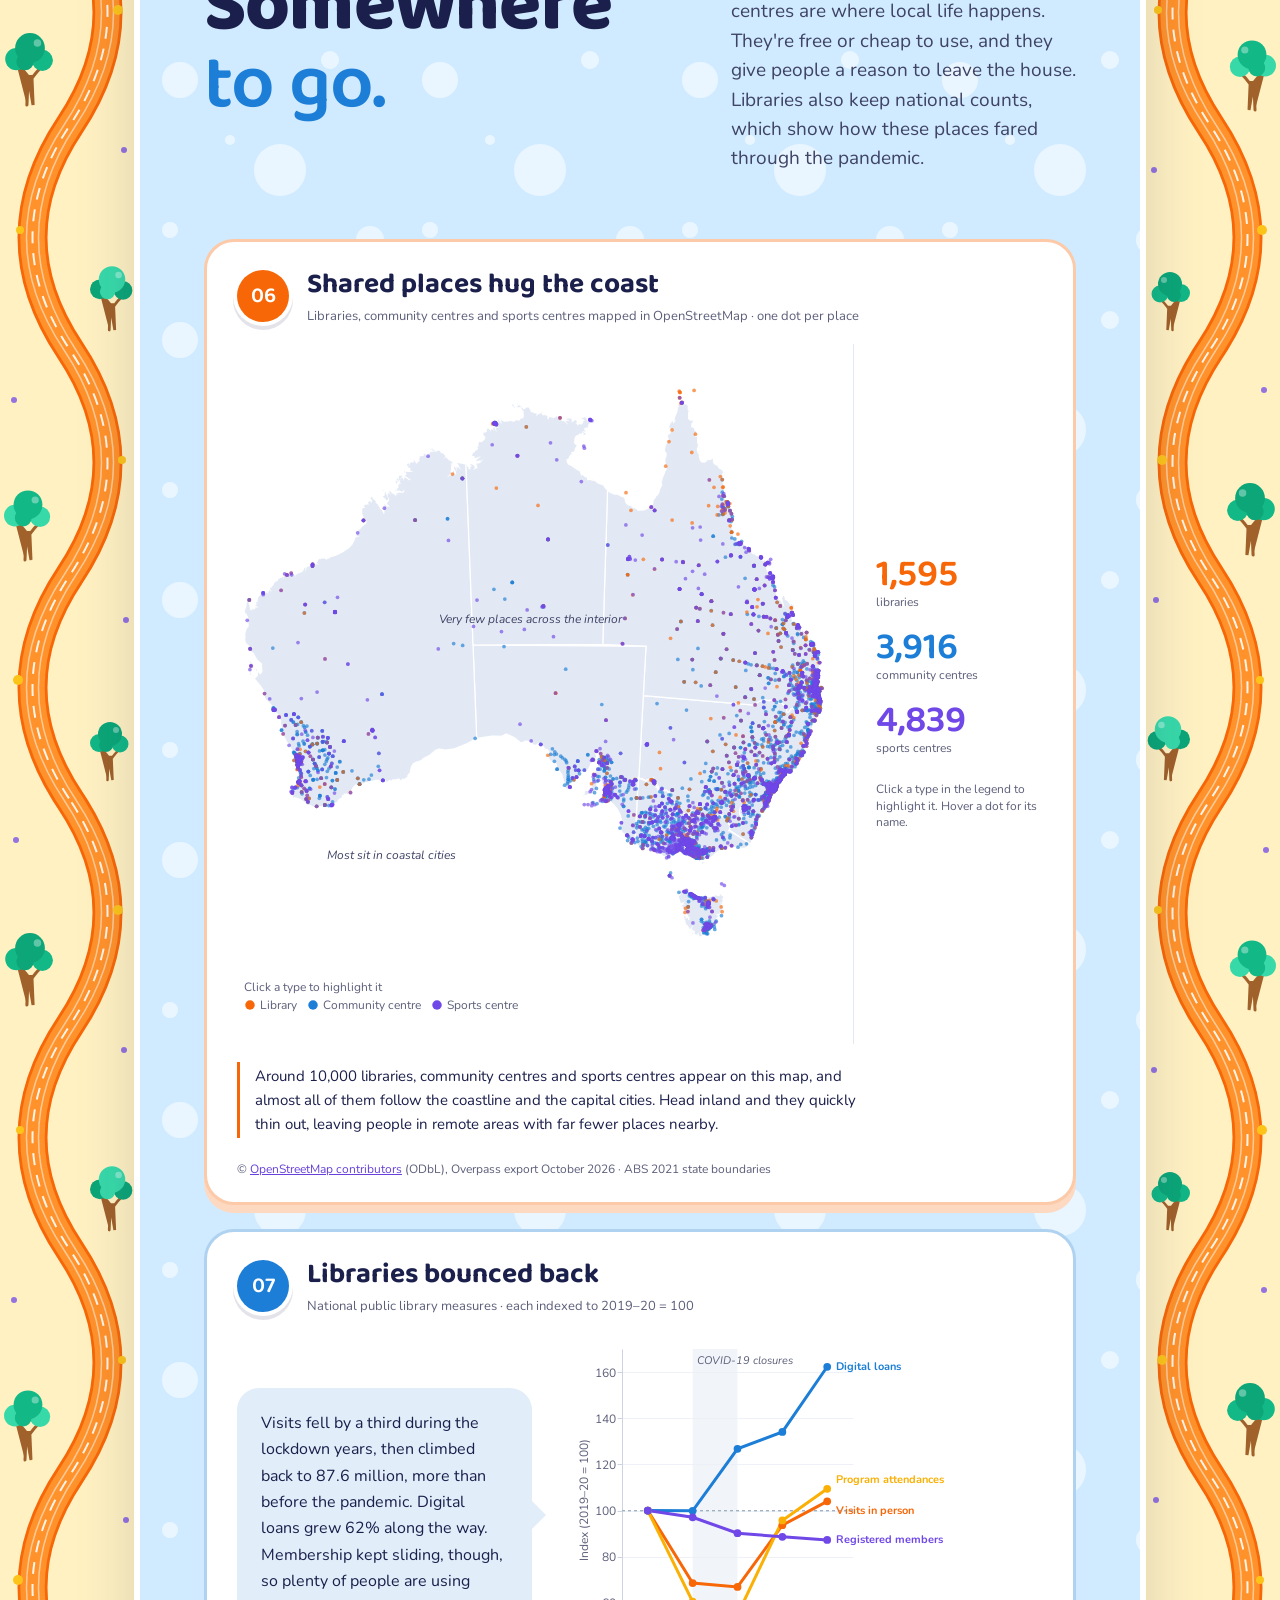
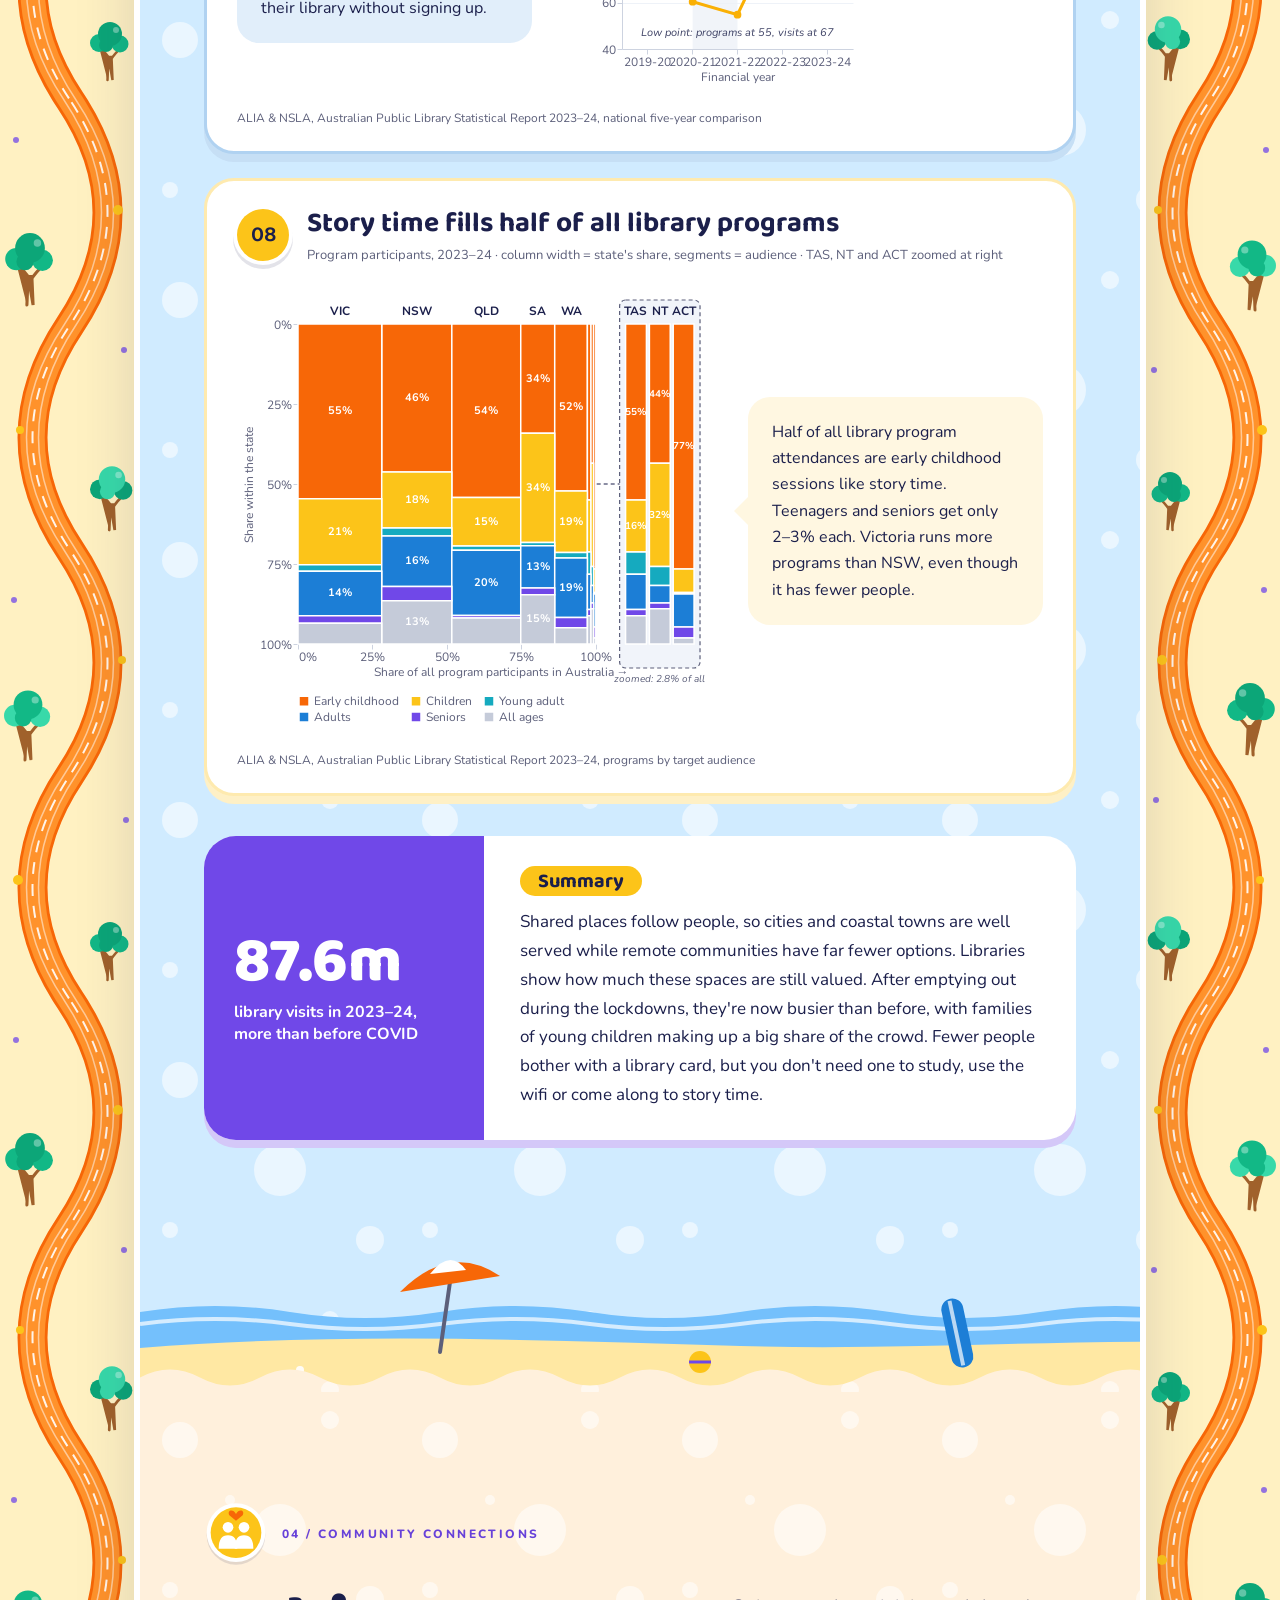
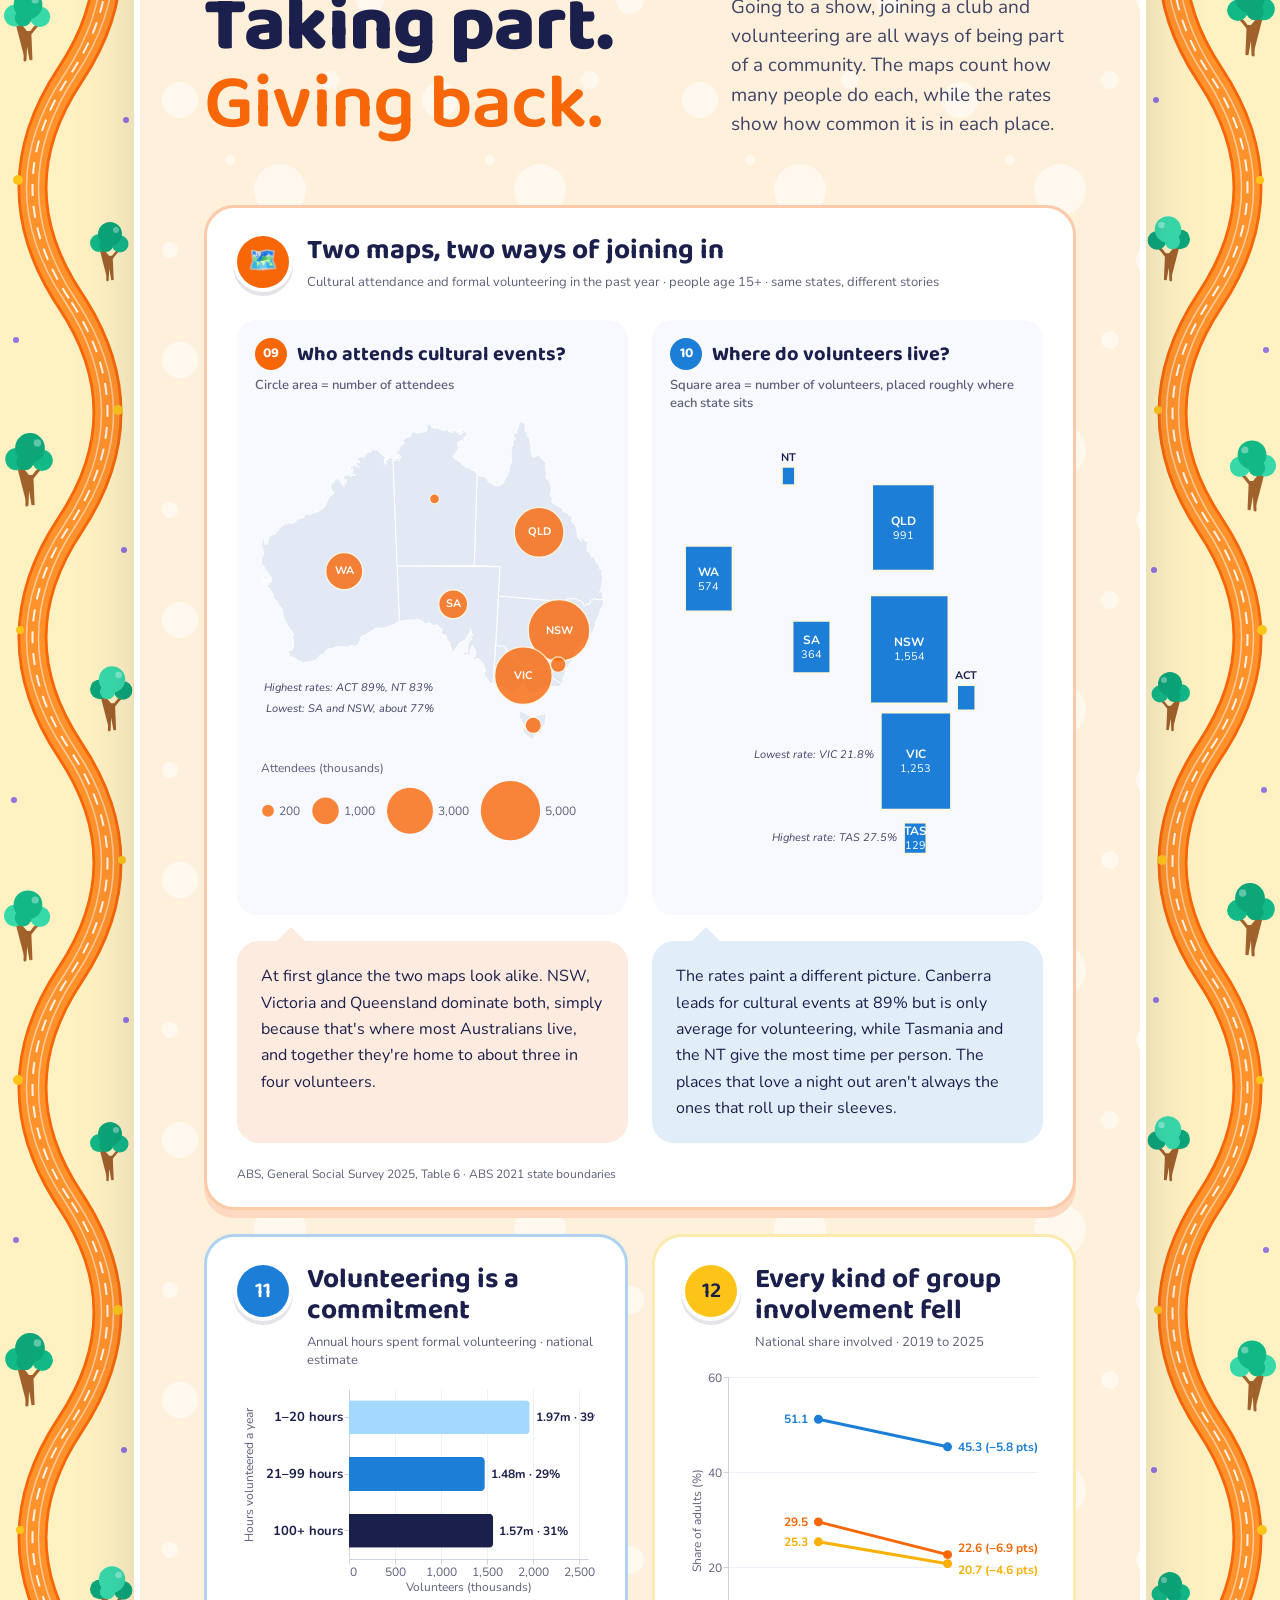
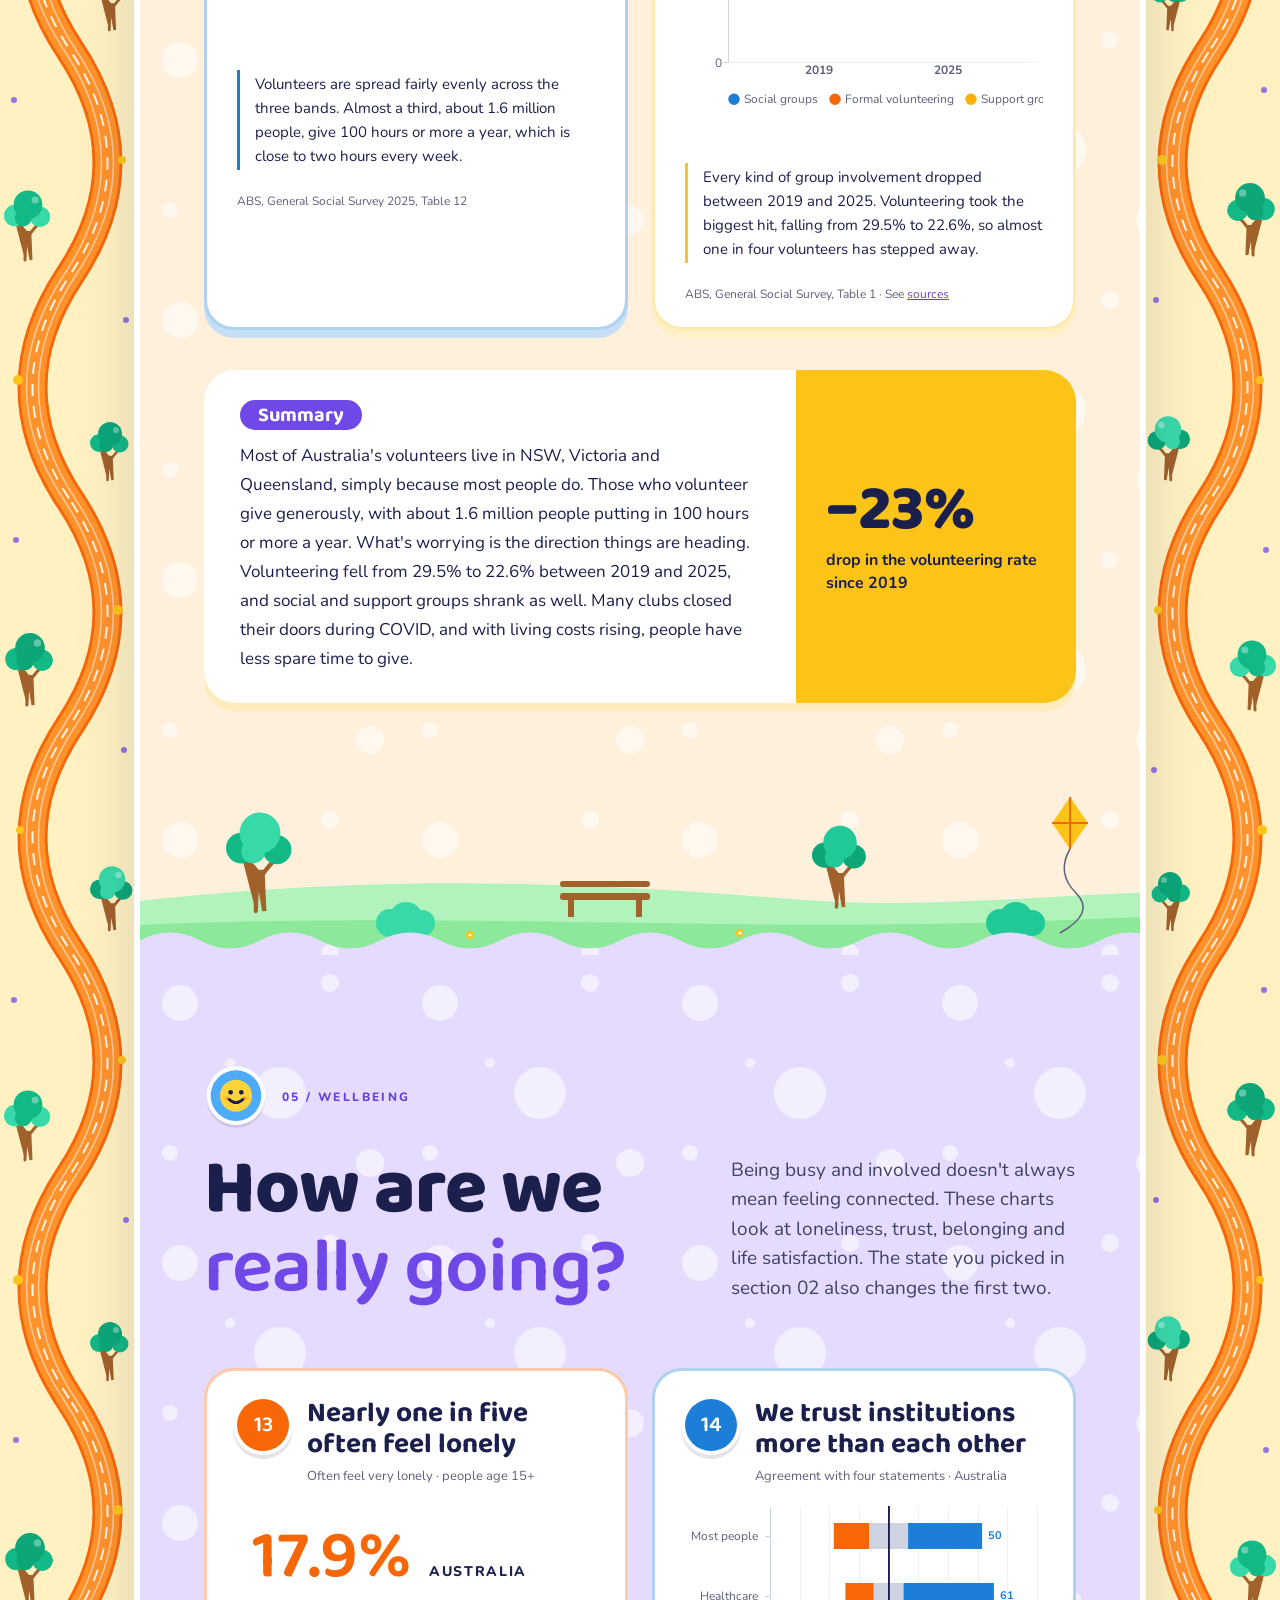
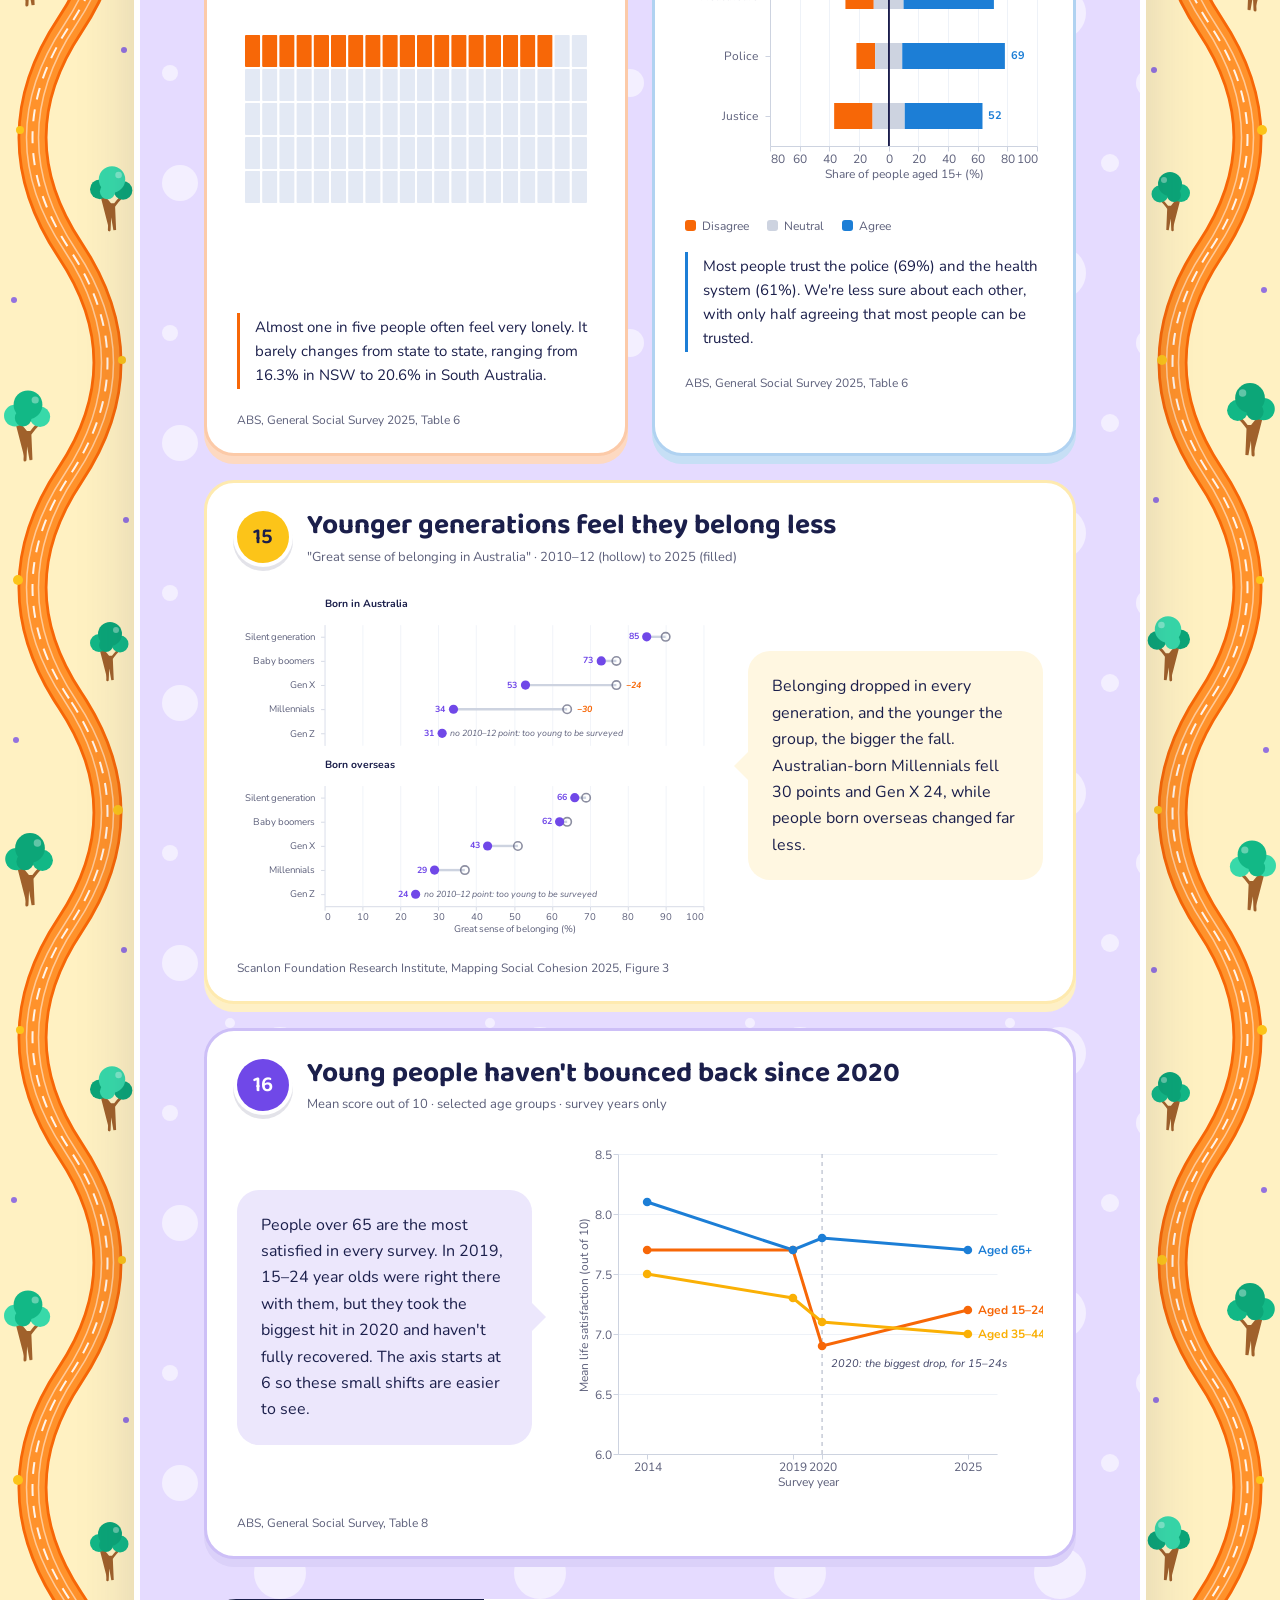
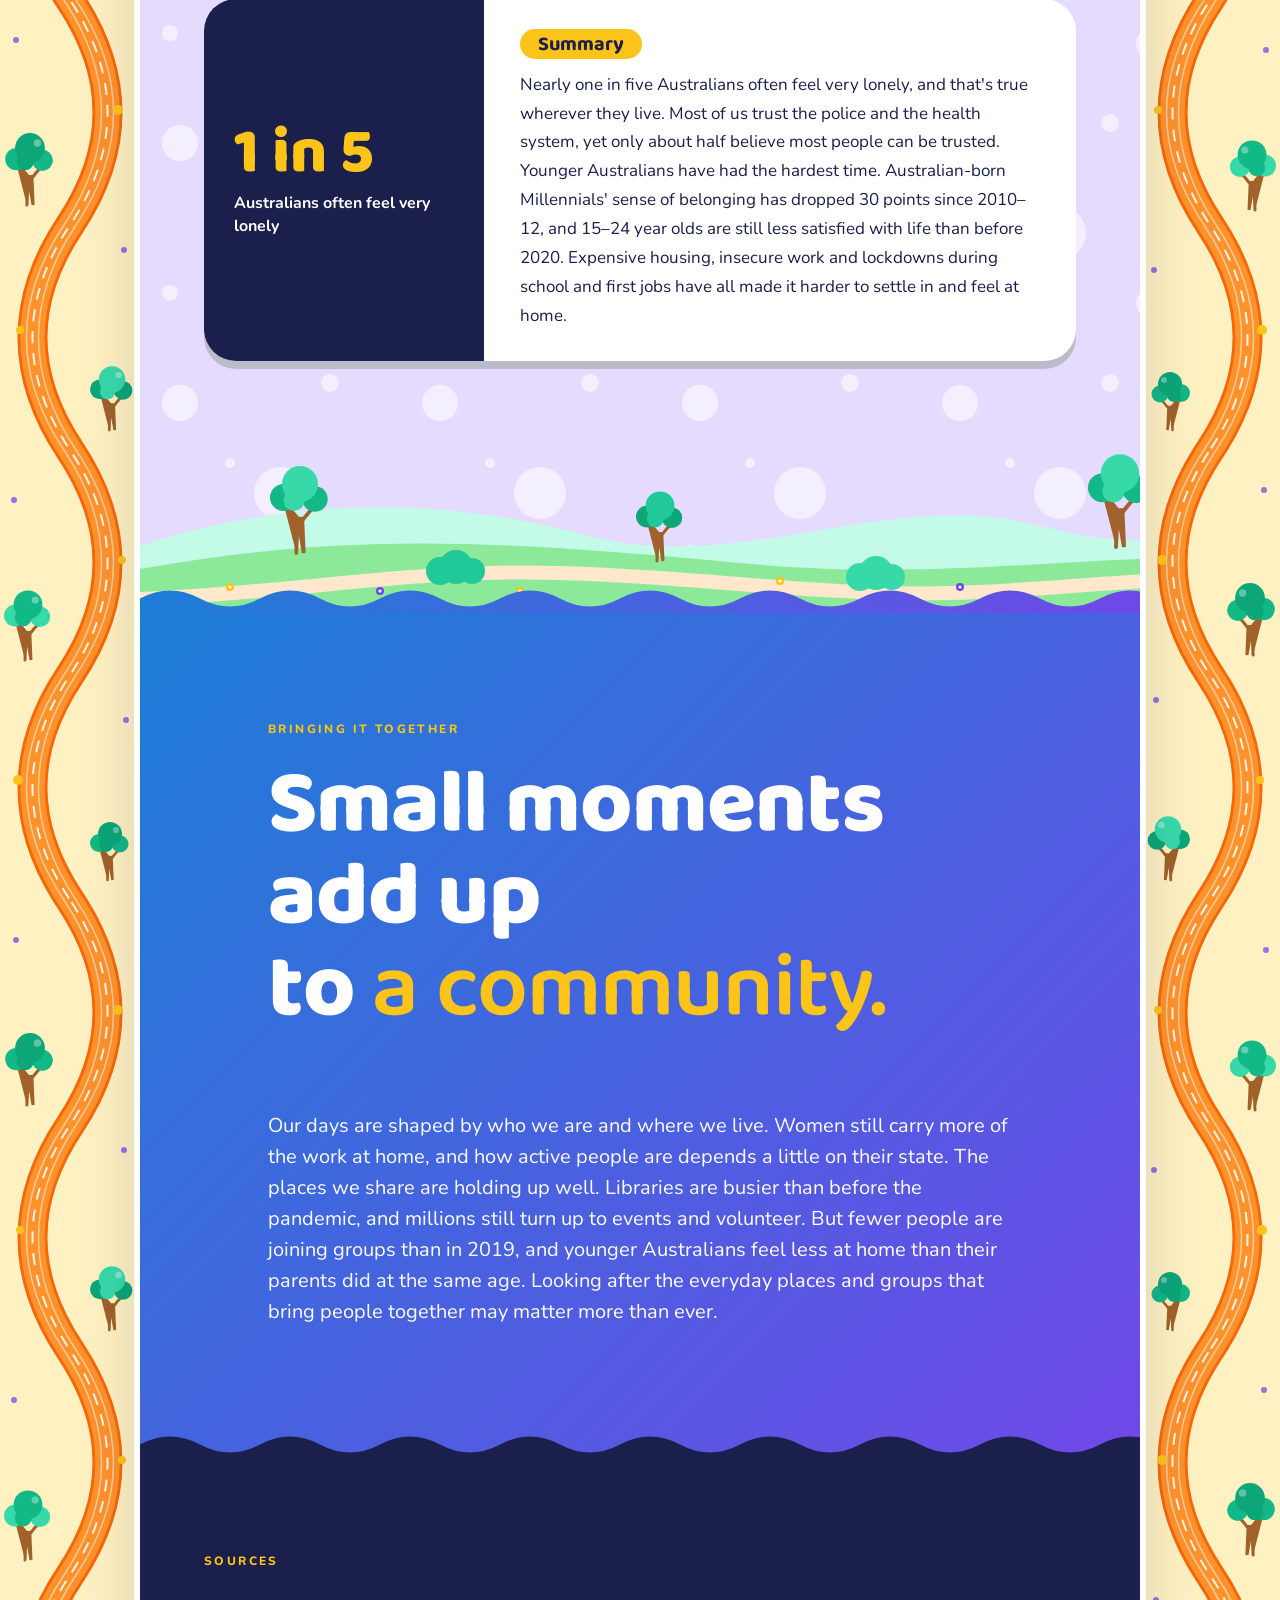
==== commit c455f27a: "Rewrite page copy in a warmer, plainer voice Hero, introduction, section intros, chart analysis, sum" ====
--- a/docs/index.html
+++ b/docs/index.html
@@ -34,8 +34,8 @@
     <section class="hero" id="top">
       <div class="hero-inner">
         <p class="eyebrow">A DATA STORY · EVERYDAY LIFE IN AUSTRALIA · 2026</p>
-        <h1>The everyday,<br><em>made visible.</em></h1>
-        <p class="hero-deck">Where do Australians spend their days, which shared places do they use, and are the connections they make holding up? Follow five datasets from a single day to the communities we build together.</p>
+        <h1>Ordinary days,<br><em>by the numbers.</em></h1>
+        <p class="hero-deck">How do Australians fill their days, where do they go to get out of the house, and do they still feel part of something? This story follows a normal day from the morning routine out into the local community.</p>
         <a class="hero-link" href="#intro">Explore the story <span aria-hidden="true">↘</span></a>
       </div>
       <img class="cloud cloud-a" src="img/cloud.svg" alt="" aria-hidden="true">
@@ -50,44 +50,44 @@
         <div class="intro-text">
           <p class="eyebrow">INTRODUCTION</p>
           <h2>What does a normal day <em>actually look like?</em></h2>
-          <p>Most of life isn't made of big moments. It's the morning routine, the dishes, a walk around the block, story time at the local library or a Saturday shift at the footy club canteen. This page uses public data to look at those ordinary parts of Australian life, and at whether they still bring people together.</p>
-          <p>It's written for everyday Australians, so you don't need any background in statistics. The story moves in five steps, from how we spend a single day out to how connected we feel. Each step asks a question, answers it with a few charts and finishes with a short summary.</p>
+          <p>Most of life happens between the big moments. It's the school run, the washing up, a walk around the block, story time at the local library and a Saturday shift in the footy club canteen. This page looks at those everyday parts of Australian life, and at whether they still bring people together.</p>
+          <p>You don't need a background in statistics to follow along. The story moves through five stops, starting with how a single day is spent and ending with how connected people feel. Each stop opens with a question, works through a few charts and wraps up with a short summary.</p>
         </div>
       </div>
     </section>
 
     <section class="story-section" id="routines">
-      <div class="section-heading"><p class="eyebrow"><img class="section-icon" src="img/icons/clock.svg" alt="" aria-hidden="true">01 / HOW WE SPEND OUR TIME</p><h2>A day is more than<br><em>the workday.</em></h2><p>Daily averages reveal the quiet weight of personal care, unpaid work and free time. These measures cover the whole population, including people who did not do an activity that day.</p></div>
+      <div class="section-heading"><p class="eyebrow"><img class="section-icon" src="img/icons/clock.svg" alt="" aria-hidden="true">01 / HOW WE SPEND OUR TIME</p><h2>Where does<br><em>the day go?</em></h2><p>Paid work is only one part of the day. Sleep, chores, caring for others and time to unwind all take their share. These are averages across everyone aged 15 and over, including people who didn't do a particular activity that day.</p></div>
       <div class="chart-grid two-col">
-        <article class="chart-card wide-card split-card"><div class="card-top"><span class="chart-no">01</span><div><h3>Sleep and self-care fill almost half the day</h3><p>Average time per day · total population · a full ring would be all 24 hours</p></div></div><div class="split-body"><div class="split-chart"><div id="chart-routines" class="chart" role="img" aria-label="Radial bar chart on a 24-hour dial showing average daily time spent on personal care, free time, work and study, and unpaid work"></div></div><p class="annotation">Each ring fills up like a clock as the day is used. Personal care, including sleep, takes almost half the day at 10 hours 43 minutes. Free time comes next at about 5 hours, ahead of work and study, because the average includes retirees, students and people who didn't work that day.</p></div><p class="source">ABS, How Australians Use Their Time, Table 1 · See <a href="#sources">sources</a></p></article>
-        <article class="chart-card wide-card split-card flip"><div class="card-top"><span class="chart-no">02</span><div><h3>Women do twice the housework</h3><p>Daily minutes by sex · total population</p></div></div><div class="split-body"><div class="split-chart"><div id="chart-gender" class="chart" role="img" aria-label="Dumbbell chart comparing daily minutes spent by men and women"></div></div><p class="annotation">Women spend about twice as long on housework as men and 26 more minutes on child care. Men end up with 24 more minutes of free time a day, or around 146 hours a year.</p></div><p class="source">ABS, How Australians Use Their Time, Table 1</p></article>
+        <article class="chart-card wide-card split-card"><div class="card-top"><span class="chart-no">01</span><div><h3>Sleep and self-care fill almost half the day</h3><p>Average time per day · total population · a full ring would be all 24 hours</p></div></div><div class="split-body"><div class="split-chart"><div id="chart-routines" class="chart" role="img" aria-label="Radial bar chart on a 24-hour dial showing average daily time spent on personal care, free time, work and study, and unpaid work"></div></div><p class="annotation">Read each ring like a clock that starts at 12. Personal care, which includes sleep, fills almost half the dial at 10 hours 43 minutes. Free time comes second at just over five hours, ahead of work and study, because the average includes retirees, students and anyone who had the day off.</p></div><p class="source">ABS, How Australians Use Their Time, Table 1 · See <a href="#sources">sources</a></p></article>
+        <article class="chart-card wide-card split-card flip"><div class="card-top"><span class="chart-no">02</span><div><h3>Women do twice the housework</h3><p>Daily minutes by sex · total population</p></div></div><div class="split-body"><div class="split-chart"><div id="chart-gender" class="chart" role="img" aria-label="Dumbbell chart comparing daily minutes spent by men and women"></div></div><p class="annotation">Women spend about twice as long on housework as men, and 26 minutes more each day looking after children. Men get 24 more minutes of free time in return, which adds up to around 146 hours over a year.</p></div><p class="source">ABS, How Australians Use Their Time, Table 1</p></article>
       </div>
-      <div class="section-summary sum-1"><div class="sum-stat"><strong>5 hrs</strong><span>of free time a day, on average</span></div><div class="sum-text"><h3>Summary</h3><p>Sleep and self-care take up almost 11 hours of the day, and what's left goes to free time (about 5 hours), work and study (4 hours 12 minutes) and unpaid work (3 hours 46 minutes). Work looks small because the average includes retirees, students and people on a day off. The bigger gap is between men and women. Women spend about twice as long on housework and 26 more minutes on child care, so men end up with 24 more minutes of free time a day. Women are more likely to work part-time, which may be why more of the work at home falls to them.</p></div></div>
+      <div class="section-summary sum-1"><div class="sum-stat"><strong>5 hrs</strong><span>of free time a day, on average</span></div><div class="sum-text"><h3>Summary</h3><p>Almost half of an average day goes to sleep and looking after ourselves. The rest is shared between free time, work or study, and jobs around the house. Paid work looks small here because retirees, students and people on a day off are counted too. The more telling difference is between men and women. Women do about twice the housework and more of the childcare, so they end up with less time to themselves. Women are also more likely to work part-time, which may be part of why more of the load at home falls to them.</p></div></div>
     </section>
 
     <section class="story-section section-warm" id="recreation">
-      <div class="section-heading"><p class="eyebrow"><img class="section-icon" src="img/icons/shoe.svg" alt="" aria-hidden="true">02 / STAYING ACTIVE</p><h2>Out and <em>about.</em></h2><p>Participation rates help compare places of very different sizes. Select a state or territory to carry it through the rest of the story.</p></div>
+      <div class="section-heading"><p class="eyebrow"><img class="section-icon" src="img/icons/shoe.svg" alt="" aria-hidden="true">02 / STAYING ACTIVE</p><h2>Out and <em>about.</em></h2><p>Comparing rates rather than raw numbers lets small and large states sit side by side fairly. Pick a state or territory below and it will stay highlighted for the rest of the page.</p></div>
       <div class="state-control"><label for="state-select">Focus on a place</label><select id="state-select"><option value="AUS">Australia</option><option value="NSW">New South Wales</option><option value="VIC">Victoria</option><option value="QLD">Queensland</option><option value="SA">South Australia</option><option value="WA">Western Australia</option><option value="TAS">Tasmania</option><option value="NT">Northern Territory</option><option value="ACT">Australian Capital Territory</option></select><span id="state-summary" aria-live="polite">Choose a place for details</span></div>
       <div class="chart-grid feature-grid">
-        <article class="chart-card map-card"><div class="card-top"><span class="chart-no">03</span><div><h3>Canberra is the most active place</h3><p>Weekly sport and physical activity participation · age 15+</p></div></div><div class="map-layout"><div id="chart-sport-map" class="chart map-chart" role="img" aria-label="Choropleth map of weekly activity participation by state and territory"></div><aside class="map-aside"><div><span class="small-label">ACT INSET</span><div id="chart-act-inset" class="act-chart"></div><strong id="act-rate">78.3%</strong><span>weekly participation</span></div><p>Click a state on the map or use the selector above.</p></aside></div><p class="annotation">Weekly activity ranges from 67.0% in SA to 78.3% in the ACT. Most states sit within a couple of points of the national 68.8%, so the ACT and NT are the real standouts.</p><p class="source">Australian Sports Commission, AusPlay state tables · ABS 2021 state boundaries</p></article>
-        <article class="chart-card"><div class="card-top"><span class="chart-no">04</span><div><h3>Walking wins in every state</h3><p>Participation rate for selected activities · age 15+</p></div></div><div id="chart-heatmap" class="chart" role="img" aria-label="Heatmap of walking, swimming and cycling rates across states"></div><p class="annotation">Walking is the most common activity everywhere, done by about half of adults. Swimming peaks in the warm NT (18%), and cycling in the ACT (14%) is double the rate in NSW.</p><p class="source">Australian Sports Commission, AusPlay activity tables</p></article>
-        <article class="chart-card wide-card split-card"><div class="card-top"><span class="chart-no">05</span><div><h3>Half of adults move three times a week</h3><p>Three or more times a week · national benchmark marked by a dark tick</p></div></div><div class="split-body"><div class="split-chart"><div id="chart-frequency" class="chart" role="img" aria-label="Bullet chart comparing frequent sport participation in eight states with the national rate"></div></div><p class="annotation">About half of adults are active three or more times a week. The states that lead on weekly activity mostly lead here too, so getting active and staying regular seem to go together.</p></div><p class="source">Australian Sports Commission, AusPlay participation overview</p></article>
+        <article class="chart-card map-card"><div class="card-top"><span class="chart-no">03</span><div><h3>Canberra is the most active place</h3><p>Weekly sport and physical activity participation · age 15+</p></div></div><div class="map-layout"><div id="chart-sport-map" class="chart map-chart" role="img" aria-label="Choropleth map of weekly activity participation by state and territory"></div><aside class="map-aside"><div><span class="small-label">ACT INSET</span><div id="chart-act-inset" class="act-chart"></div><strong id="act-rate">78.3%</strong><span>weekly participation</span></div><p>Click a state on the map or use the selector above.</p></aside></div><p class="annotation">Weekly activity ranges from 67.0% in South Australia to 78.3% in the ACT. Most states land within a couple of points of the national figure of 68.8%, which makes the ACT and the NT the real standouts.</p><p class="source">Australian Sports Commission, AusPlay state tables · ABS 2021 state boundaries</p></article>
+        <article class="chart-card"><div class="card-top"><span class="chart-no">04</span><div><h3>Walking wins in every state</h3><p>Participation rate for selected activities · age 15+</p></div></div><div id="chart-heatmap" class="chart" role="img" aria-label="Heatmap of walking, swimming and cycling rates across states"></div><p class="annotation">Walking is the go-to activity everywhere, with about half of adults heading out for one. Swimming is most popular in the warm NT at 18%, and cycling in the ACT (14%) is twice as common as in NSW.</p><p class="source">Australian Sports Commission, AusPlay activity tables</p></article>
+        <article class="chart-card wide-card split-card"><div class="card-top"><span class="chart-no">05</span><div><h3>Half of adults move three times a week</h3><p>Three or more times a week · national benchmark marked by a dark tick</p></div></div><div class="split-body"><div class="split-chart"><div id="chart-frequency" class="chart" role="img" aria-label="Bullet chart comparing frequent sport participation in eight states with the national rate"></div></div><p class="annotation">About half of adults get active three or more times a week. The states that do well on weekly activity tend to do well here too, so once people start moving, they often make a habit of it.</p></div><p class="source">Australian Sports Commission, AusPlay participation overview</p></article>
       </div>
-      <div class="section-summary sum-2 flip"><div class="sum-stat"><strong>7 in 10</strong><span>Australians are active every week</span></div><div class="sum-text"><h3>Summary</h3><p>Seven in ten adults are active every week, and about half are active three or more times. Walking is the top activity in every state, likely because it's free and easy to fit around work and family. Most states sit within a couple of points of the national 68.8%. The ACT is the clear exception, with 78.3% active weekly, the highest share active three times a week (59.2%) and double the cycling rate of NSW. A younger, well-educated population and a city built around parks and bike paths probably help. The NT stands out for swimming (18%), which fits its warm climate.</p></div></div>
+      <div class="section-summary sum-2 flip"><div class="sum-stat"><strong>7 in 10</strong><span>Australians are active every week</span></div><div class="sum-text"><h3>Summary</h3><p>Most Australians get moving at least once a week, and the most popular way to do it is simply going for a walk. It's free, needs no booking and fits around work and family. The states are fairly close to one another, with one big exception. Canberra leads on every measure and cycles at twice the rate of NSW, helped by a young population and a city built around parks and bike paths. Up north, the NT's warm weather makes it the swimming capital.</p></div></div>
     </section>
 
     <section class="story-section section-blue" id="places">
-      <div class="section-heading"><p class="eyebrow"><img class="section-icon" src="img/icons/hall.svg" alt="" aria-hidden="true">03 / SHARED PLACES</p><h2>Somewhere<br><em>to go.</em></h2><p>Libraries, community halls and sports centres are the everyday infrastructure of local life: free or low-cost places where people meet. Public libraries also publish national counts, so we can see how their use changed through the pandemic.</p></div>
+      <div class="section-heading"><p class="eyebrow"><img class="section-icon" src="img/icons/hall.svg" alt="" aria-hidden="true">03 / SHARED PLACES</p><h2>Somewhere<br><em>to go.</em></h2><p>Libraries, community halls and sports centres are where local life happens. They're free or cheap to use, and they give people a reason to leave the house. Libraries also keep national counts, which show how these places fared through the pandemic.</p></div>
       <div class="chart-grid two-col">
-        <article class="chart-card wide-card"><div class="card-top"><span class="chart-no">06</span><div><h3>Shared places hug the coast</h3><p>Libraries, community centres and sports centres mapped in OpenStreetMap · one dot per place</p></div></div><div class="places-layout"><div id="chart-places" class="chart map-chart places-chart" role="img" aria-label="Dot map of about 10,000 libraries, community centres and sports centres across Australia"></div><aside class="places-aside"><div class="stat"><strong>1,595</strong><span>libraries</span></div><div class="stat"><strong>3,916</strong><span>community centres</span></div><div class="stat"><strong>4,839</strong><span>sports centres</span></div><p>Click a type in the legend to highlight it. Hover a dot for its name.</p></aside></div><p class="annotation">About 10,000 libraries, community and sports centres are mapped, and almost all follow the coastline and capital cities. People in remote areas have far fewer shared places nearby.</p><p class="source">© <a href="https://www.openstreetmap.org/copyright" target="_blank" rel="noopener">OpenStreetMap contributors</a> (ODbL), Overpass export October 2026 · ABS 2021 state boundaries</p></article>
-        <article class="chart-card wide-card split-card flip"><div class="card-top"><span class="chart-no">07</span><div><h3>Libraries bounced back</h3><p>National public library measures · each indexed to 2019–20 = 100</p></div></div><div class="split-body"><div class="split-chart"><div id="chart-library-trend" class="chart" role="img" aria-label="Index chart of library visits, program attendances, digital loans and members from 2019–20 to 2023–24"></div></div><p class="annotation">Visits dropped by a third in the lockdown years, then recovered to 87.6 million, above the 2019–20 level. Digital loans rose 62%, but membership kept falling, so many people now use libraries without joining.</p></div><p class="source">ALIA &amp; NSLA, Australian Public Library Statistical Report 2023–24, national five-year comparison</p></article>
-        <article class="chart-card wide-card split-card"><div class="card-top"><span class="chart-no">08</span><div><h3>Story time fills half of all library programs</h3><p>Program participants, 2023–24 · column width = state's share, segments = audience · TAS, NT and ACT zoomed at right</p></div></div><div class="split-body"><div class="split-chart"><div id="chart-library-programs" class="chart" role="img" aria-label="Marimekko chart of library program participants by state and target audience"></div></div><p class="annotation">Half of all program attendances are early childhood sessions like story time. Young adults and seniors get only 2–3% each. Victoria runs the most programs, more than NSW despite its smaller population.</p></div><p class="source">ALIA &amp; NSLA, Australian Public Library Statistical Report 2023–24, programs by target audience</p></article>
+        <article class="chart-card wide-card"><div class="card-top"><span class="chart-no">06</span><div><h3>Shared places hug the coast</h3><p>Libraries, community centres and sports centres mapped in OpenStreetMap · one dot per place</p></div></div><div class="places-layout"><div id="chart-places" class="chart map-chart places-chart" role="img" aria-label="Dot map of about 10,000 libraries, community centres and sports centres across Australia"></div><aside class="places-aside"><div class="stat"><strong>1,595</strong><span>libraries</span></div><div class="stat"><strong>3,916</strong><span>community centres</span></div><div class="stat"><strong>4,839</strong><span>sports centres</span></div><p>Click a type in the legend to highlight it. Hover a dot for its name.</p></aside></div><p class="annotation">Around 10,000 libraries, community centres and sports centres appear on this map, and almost all of them follow the coastline and the capital cities. Head inland and they quickly thin out, leaving people in remote areas with far fewer places nearby.</p><p class="source">© <a href="https://www.openstreetmap.org/copyright" target="_blank" rel="noopener">OpenStreetMap contributors</a> (ODbL), Overpass export October 2026 · ABS 2021 state boundaries</p></article>
+        <article class="chart-card wide-card split-card flip"><div class="card-top"><span class="chart-no">07</span><div><h3>Libraries bounced back</h3><p>National public library measures · each indexed to 2019–20 = 100</p></div></div><div class="split-body"><div class="split-chart"><div id="chart-library-trend" class="chart" role="img" aria-label="Index chart of library visits, program attendances, digital loans and members from 2019–20 to 2023–24"></div></div><p class="annotation">Visits fell by a third during the lockdown years, then climbed back to 87.6 million, more than before the pandemic. Digital loans grew 62% along the way. Membership kept sliding, though, so plenty of people are using their library without signing up.</p></div><p class="source">ALIA &amp; NSLA, Australian Public Library Statistical Report 2023–24, national five-year comparison</p></article>
+        <article class="chart-card wide-card split-card"><div class="card-top"><span class="chart-no">08</span><div><h3>Story time fills half of all library programs</h3><p>Program participants, 2023–24 · column width = state's share, segments = audience · TAS, NT and ACT zoomed at right</p></div></div><div class="split-body"><div class="split-chart"><div id="chart-library-programs" class="chart" role="img" aria-label="Marimekko chart of library program participants by state and target audience"></div></div><p class="annotation">Half of all library program attendances are early childhood sessions like story time. Teenagers and seniors get only 2–3% each. Victoria runs more programs than NSW, even though it has fewer people.</p></div><p class="source">ALIA &amp; NSLA, Australian Public Library Statistical Report 2023–24, programs by target audience</p></article>
       </div>
-      <div class="section-summary sum-3"><div class="sum-stat"><strong>87.6m</strong><span>library visits in 2023–24, more than before COVID</span></div><div class="sum-text"><h3>Summary</h3><p>About 10,000 libraries, community centres and sports centres are mapped, and nearly all sit along the coast and in the capital cities, where most people live. People in remote areas have far fewer places to gather. Libraries show how much these spaces are still used. Visits fell by a third during the lockdowns, then climbed to 87.6 million, above the 2019–20 level, and digital loans rose 62%. Membership kept falling, so many people seem to drop in without joining, to study, use the wifi or bring young children to story time, which makes up half of all program attendances.</p></div></div>
+      <div class="section-summary sum-3"><div class="sum-stat"><strong>87.6m</strong><span>library visits in 2023–24, more than before COVID</span></div><div class="sum-text"><h3>Summary</h3><p>Shared places follow people, so cities and coastal towns are well served while remote communities have far fewer options. Libraries show how much these spaces are still valued. After emptying out during the lockdowns, they're now busier than before, with families of young children making up a big share of the crowd. Fewer people bother with a library card, but you don't need one to study, use the wifi or come along to story time.</p></div></div>
     </section>
 
     <section class="story-section" id="community">
-      <div class="section-heading"><p class="eyebrow"><img class="section-icon" src="img/icons/people.svg" alt="" aria-hidden="true">04 / COMMUNITY CONNECTIONS</p><h2>Taking part.<br><em>Giving back.</em></h2><p>Cultural venues, groups and volunteering show different ways people take part in public life. Here, counts and rates answer different questions.</p></div>
+      <div class="section-heading"><p class="eyebrow"><img class="section-icon" src="img/icons/people.svg" alt="" aria-hidden="true">04 / COMMUNITY CONNECTIONS</p><h2>Taking part.<br><em>Giving back.</em></h2><p>Going to a show, joining a club and volunteering are all ways of being part of a community. The maps count how many people do each, while the rates show how common it is in each place.</p></div>
       <div class="chart-grid two-col">
         <article class="chart-card wide-card map-duo"><div class="card-top"><span class="chart-no" aria-hidden="true">🗺️</span><div><h3>Two maps, two ways of joining in</h3><p>Cultural attendance and formal volunteering in the past year · people age 15+ · same states, different stories</p></div></div>
           <div class="duo-grid">
@@ -95,28 +95,28 @@
             <figure class="duo-map"><figcaption><span class="duo-tag">10</span> Where do volunteers live? <span>Square area = number of volunteers, placed roughly where each state sits</span></figcaption><div id="chart-cartogram" class="chart" role="img" aria-label="Square cartogram showing state and territory volunteer counts"></div></figure>
           </div>
           <div class="duo-analysis">
-            <p class="annotation">Both maps are dominated by NSW, Victoria and Queensland, because that's where most people live. Those three states hold about three-quarters of all volunteers.</p>
-            <p class="annotation">The rates tell a different story. The ACT leads cultural attendance (89%) but is only average for volunteering, while Tasmania and the NT volunteer the most. Going out to events and giving time don't always happen in the same places.</p>
+            <p class="annotation">At first glance the two maps look alike. NSW, Victoria and Queensland dominate both, simply because that's where most Australians live, and together they're home to about three in four volunteers.</p>
+            <p class="annotation">The rates paint a different picture. Canberra leads for cultural events at 89% but is only average for volunteering, while Tasmania and the NT give the most time per person. The places that love a night out aren't always the ones that roll up their sleeves.</p>
           </div>
           <p class="source">ABS, General Social Survey 2025, Table 6 · ABS 2021 state boundaries</p></article>
-        <article class="chart-card"><div class="card-top"><span class="chart-no">11</span><div><h3>Volunteering is a commitment</h3><p>Annual hours spent formal volunteering · national estimate</p></div></div><div id="chart-hours" class="chart" role="img" aria-label="Bar chart of national formal volunteers by annual hours band"></div><p class="annotation">Volunteers split fairly evenly across the bands. Almost a third, about 1.6 million people, give 100 hours or more a year, close to two hours every week.</p><p class="source">ABS, General Social Survey 2025, Table 12</p></article>
-        <article class="chart-card"><div class="card-top"><span class="chart-no">12</span><div><h3>Every kind of group involvement fell</h3><p>National share involved · 2019 to 2025</p></div></div><div id="chart-trends" class="chart" role="img" aria-label="Slope chart of community involvement rates in 2019 and 2025"></div><p class="annotation">Every kind of involvement fell between 2019 and 2025. Formal volunteering dropped the most, by almost a quarter, from 29.5% to 22.6%.</p><p class="source">ABS, General Social Survey, Table 1 · See <a href="#sources">sources</a></p></article>
+        <article class="chart-card"><div class="card-top"><span class="chart-no">11</span><div><h3>Volunteering is a commitment</h3><p>Annual hours spent formal volunteering · national estimate</p></div></div><div id="chart-hours" class="chart" role="img" aria-label="Bar chart of national formal volunteers by annual hours band"></div><p class="annotation">Volunteers are spread fairly evenly across the three bands. Almost a third, about 1.6 million people, give 100 hours or more a year, which is close to two hours every week.</p><p class="source">ABS, General Social Survey 2025, Table 12</p></article>
+        <article class="chart-card"><div class="card-top"><span class="chart-no">12</span><div><h3>Every kind of group involvement fell</h3><p>National share involved · 2019 to 2025</p></div></div><div id="chart-trends" class="chart" role="img" aria-label="Slope chart of community involvement rates in 2019 and 2025"></div><p class="annotation">Every kind of group involvement dropped between 2019 and 2025. Volunteering took the biggest hit, falling from 29.5% to 22.6%, so almost one in four volunteers has stepped away.</p><p class="source">ABS, General Social Survey, Table 1 · See <a href="#sources">sources</a></p></article>
       </div>
-      <div class="section-summary sum-4 flip"><div class="sum-stat"><strong>−23%</strong><span>drop in the volunteering rate since 2019</span></div><div class="sum-text"><h3>Summary</h3><p>NSW, Victoria and Queensland hold about three-quarters of Australia's volunteers, mostly because that's where most people live. Volunteers who do take part give a lot. Almost a third, about 1.6 million people, volunteer 100 hours or more a year. The worry is the trend. The formal volunteering rate fell from 29.5% to 22.6% between 2019 and 2025, a drop of almost a quarter, and social and support groups shrank too. COVID shut many groups down and rising living costs have left people with less spare time, so not everyone has come back.</p></div></div>
+      <div class="section-summary sum-4 flip"><div class="sum-stat"><strong>−23%</strong><span>drop in the volunteering rate since 2019</span></div><div class="sum-text"><h3>Summary</h3><p>Most of Australia's volunteers live in NSW, Victoria and Queensland, simply because most people do. Those who volunteer give generously, with about 1.6 million people putting in 100 hours or more a year. What's worrying is the direction things are heading. Volunteering fell from 29.5% to 22.6% between 2019 and 2025, and social and support groups shrank as well. Many clubs closed their doors during COVID, and with living costs rising, people have less spare time to give.</p></div></div>
     </section>
 
     <section class="story-section section-plum" id="wellbeing">
-      <div class="section-heading"><p class="eyebrow"><img class="section-icon" src="img/icons/smile.svg" alt="" aria-hidden="true">05 / WELLBEING</p><h2>Connected, but<br><em>how do we feel?</em></h2><p>Loneliness, trust, belonging and life satisfaction show how people feel about the communities they live in. The place chosen in Section 02 also applies to the first two charts below.</p></div>
+      <div class="section-heading"><p class="eyebrow"><img class="section-icon" src="img/icons/smile.svg" alt="" aria-hidden="true">05 / WELLBEING</p><h2>How are we<br><em>really going?</em></h2><p>Being busy and involved doesn't always mean feeling connected. These charts look at loneliness, trust, belonging and life satisfaction. The state you picked in section 02 also changes the first two.</p></div>
       <div class="chart-grid two-col">
-        <article class="chart-card"><div class="card-top"><span class="chart-no">13</span><div><h3>Nearly one in five often feel lonely</h3><p>Often feel very lonely · people age 15+</p></div></div><div class="big-number"><strong id="lonely-value">17.9%</strong><span id="lonely-place">Australia</span></div><div id="chart-waffle" class="chart" role="img" aria-label="Waffle chart of people who often feel very lonely"></div><p class="annotation">Close to one in five people often feel very lonely. It varies little by state, from 16.3% in NSW to 20.6% in SA.</p><p class="source">ABS, General Social Survey 2025, Table 6</p></article>
-        <article class="chart-card"><div class="card-top"><span class="chart-no">14</span><div><h3>We trust institutions more than each other</h3><p>Agreement with four statements · <span id="trust-place">Australia</span></p></div></div><div id="chart-trust" class="chart" role="img" aria-label="Diverging stacked bars showing agreement, neutral and disagreement"></div><div class="legend"><span><i class="swatch disagree"></i>Disagree</span><span><i class="swatch neutral"></i>Neutral</span><span><i class="swatch agree"></i>Agree</span></div><p class="annotation">Most people trust the police (69%) and the health system (61%). Trust in other people is weakest, with only half agreeing most people can be trusted.</p><p class="source">ABS, General Social Survey 2025, Table 6</p></article>
-        <article class="chart-card wide-card split-card"><div class="card-top"><span class="chart-no">15</span><div><h3>Younger generations feel they belong less</h3><p>"Great sense of belonging in Australia" · 2010–12 (hollow) to 2025 (filled)</p></div></div><div class="split-body"><div class="split-chart"><div id="chart-belonging" class="chart" role="img" aria-label="Dumbbell chart of sense of belonging by generation and birthplace, 2010–12 and 2025"></div></div><p class="annotation">Belonging fell in every generation, and the younger the generation, the bigger the drop. Millennials fell 30 points and Gen X 24, while overseas-born adults changed much less.</p></div><p class="source">Scanlon Foundation Research Institute, Mapping Social Cohesion 2025, Figure 3</p></article>
-        <article class="chart-card wide-card split-card flip"><div class="card-top"><span class="chart-no">16</span><div><h3>Young people haven't bounced back since 2020</h3><p>Mean score out of 10 · selected age groups · survey years only</p></div></div><div class="split-body"><div class="split-chart"><div id="chart-satisfaction" class="chart" role="img" aria-label="Line chart of mean life satisfaction by age group from 2014 to 2025"></div></div><p class="annotation">People over 65 are the most satisfied in every year. 15–24 year olds matched them in 2019, then had the biggest drop in 2020 and still haven't fully recovered. The axis starts at 6 to show these small changes.</p></div><p class="source">ABS, General Social Survey, Table 8</p></article>
+        <article class="chart-card"><div class="card-top"><span class="chart-no">13</span><div><h3>Nearly one in five often feel lonely</h3><p>Often feel very lonely · people age 15+</p></div></div><div class="big-number"><strong id="lonely-value">17.9%</strong><span id="lonely-place">Australia</span></div><div id="chart-waffle" class="chart" role="img" aria-label="Waffle chart of people who often feel very lonely"></div><p class="annotation">Almost one in five people often feel very lonely. It barely changes from state to state, ranging from 16.3% in NSW to 20.6% in South Australia.</p><p class="source">ABS, General Social Survey 2025, Table 6</p></article>
+        <article class="chart-card"><div class="card-top"><span class="chart-no">14</span><div><h3>We trust institutions more than each other</h3><p>Agreement with four statements · <span id="trust-place">Australia</span></p></div></div><div id="chart-trust" class="chart" role="img" aria-label="Diverging stacked bars showing agreement, neutral and disagreement"></div><div class="legend"><span><i class="swatch disagree"></i>Disagree</span><span><i class="swatch neutral"></i>Neutral</span><span><i class="swatch agree"></i>Agree</span></div><p class="annotation">Most people trust the police (69%) and the health system (61%). We're less sure about each other, with only half agreeing that most people can be trusted.</p><p class="source">ABS, General Social Survey 2025, Table 6</p></article>
+        <article class="chart-card wide-card split-card"><div class="card-top"><span class="chart-no">15</span><div><h3>Younger generations feel they belong less</h3><p>"Great sense of belonging in Australia" · 2010–12 (hollow) to 2025 (filled)</p></div></div><div class="split-body"><div class="split-chart"><div id="chart-belonging" class="chart" role="img" aria-label="Dumbbell chart of sense of belonging by generation and birthplace, 2010–12 and 2025"></div></div><p class="annotation">Belonging dropped in every generation, and the younger the group, the bigger the fall. Australian-born Millennials fell 30 points and Gen X 24, while people born overseas changed far less.</p></div><p class="source">Scanlon Foundation Research Institute, Mapping Social Cohesion 2025, Figure 3</p></article>
+        <article class="chart-card wide-card split-card flip"><div class="card-top"><span class="chart-no">16</span><div><h3>Young people haven't bounced back since 2020</h3><p>Mean score out of 10 · selected age groups · survey years only</p></div></div><div class="split-body"><div class="split-chart"><div id="chart-satisfaction" class="chart" role="img" aria-label="Line chart of mean life satisfaction by age group from 2014 to 2025"></div></div><p class="annotation">People over 65 are the most satisfied in every survey. In 2019, 15–24 year olds were right there with them, but they took the biggest hit in 2020 and haven't fully recovered. The axis starts at 6 so these small shifts are easier to see.</p></div><p class="source">ABS, General Social Survey, Table 8</p></article>
       </div>
-      <div class="section-summary sum-5"><div class="sum-stat"><strong>1 in 5</strong><span>Australians often feel very lonely</span></div><div class="sum-text"><h3>Summary</h3><p>Close to one in five Australians often feel very lonely, and this barely changes between states, from 16.3% in NSW to 20.6% in SA. Most people trust the police (69%) and the health system (61%), but only about half think most people can be trusted. The sharpest changes are among younger Australians. Australian-born millennials' sense of belonging has fallen 30 points since 2010–12, and 15–24 year olds' life satisfaction still hasn't recovered from 2020. Expensive housing, less secure work and lockdowns during their school years and first jobs may all have made it harder to put down roots.</p></div></div>
+      <div class="section-summary sum-5"><div class="sum-stat"><strong>1 in 5</strong><span>Australians often feel very lonely</span></div><div class="sum-text"><h3>Summary</h3><p>Nearly one in five Australians often feel very lonely, and that's true wherever they live. Most of us trust the police and the health system, yet only about half believe most people can be trusted. Younger Australians have had the hardest time. Australian-born Millennials' sense of belonging has dropped 30 points since 2010–12, and 15–24 year olds are still less satisfied with life than before 2020. Expensive housing, insecure work and lockdowns during school and first jobs have all made it harder to settle in and feel at home.</p></div></div>
     </section>
 
-    <section class="closing"><p class="eyebrow">THE STORY SO FAR</p><h2>Everyday life is made<br>of <em>unequal time</em> and<br><em>shared places.</em></h2><p>Women spend more time on housework, weekly activity varies by place, and libraries have refilled since the pandemic. Millions still attend cultural events and volunteer. Yet formal volunteering has fallen since 2019, and younger Australians feel they belong less than their parents did at the same stage. These datasets describe patterns; they do not explain why those patterns occur.</p></section>
+    <section class="closing"><p class="eyebrow">BRINGING IT TOGETHER</p><h2>Small moments add up<br>to <em>a community.</em></h2><p>Our days are shaped by who we are and where we live. Women still carry more of the work at home, and how active people are depends a little on their state. The places we share are holding up well. Libraries are busier than before the pandemic, and millions still turn up to events and volunteer. But fewer people are joining groups than in 2019, and younger Australians feel less at home than their parents did at the same age. Looking after the everyday places and groups that bring people together may matter more than ever.</p></section>
 
     <footer id="sources"><div><p class="eyebrow">SOURCES</p><h2>Behind the numbers.</h2><ol class="source-list"><li><span>ABS, How Australians Use Their Time 2020–21</span><a href="https://www.abs.gov.au/statistics/people/people-and-communities/how-australians-use-their-time/latest-release" target="_blank" rel="noopener">https://www.abs.gov.au/statistics/people/people-and-communities/how-australians-use-their-time/latest-release</a></li><li><span>ABS, General Social Survey: Summary Results, Australia 2025</span><a href="https://www.abs.gov.au/statistics/people/people-and-communities/general-social-survey-summary-results-australia/latest-release" target="_blank" rel="noopener">https://www.abs.gov.au/statistics/people/people-and-communities/general-social-survey-summary-results-australia/latest-release</a></li><li><span>Australian Sports Commission, AusPlay</span><a href="https://www.sportaus.gov.au/ausplay" target="_blank" rel="noopener">https://www.sportaus.gov.au/ausplay</a></li><li><span>ALIA &amp; NSLA, Australian Public Library Statistical Report 2023–24</span><a href="https://read.alia.org.au/library-statistics" target="_blank" rel="noopener">https://read.alia.org.au/library-statistics</a></li><li><span>Scanlon Foundation Research Institute, Mapping Social Cohesion 2025</span><a href="https://scanloninstitute.org.au/mapping-social-cohesion-2025/" target="_blank" rel="noopener">https://scanloninstitute.org.au/mapping-social-cohesion-2025/</a></li><li><span>© OpenStreetMap contributors (ODbL)</span><a href="https://www.openstreetmap.org/copyright" target="_blank" rel="noopener">https://www.openstreetmap.org/copyright</a></li><li><span>ABS, ASGS Edition 3 digital boundary files (2021 states and territories)</span><a href="https://www.abs.gov.au/statistics/standards/australian-statistical-geography-standard-asgs/edition-3-july-2021-june-2026/access-and-downloads/digital-boundary-files" target="_blank" rel="noopener">https://www.abs.gov.au/statistics/standards/australian-statistical-geography-standard-asgs/edition-3-july-2021-june-2026/access-and-downloads/digital-boundary-files</a></li></ol></div><div class="footer-meta"><span>EVERYDAY LIFE IN AUSTRALIA</span><span>FIT3179 DATA VISUALISATION 2 · TOPIC 25</span><span>Author: Kimberley Carlile (33882959) · Last updated 14 October 2026</span><span>Charts built with Vega-Lite and Vega. Generative AI was used to help with code, layout and copy editing.</span></div></footer>
   </main>
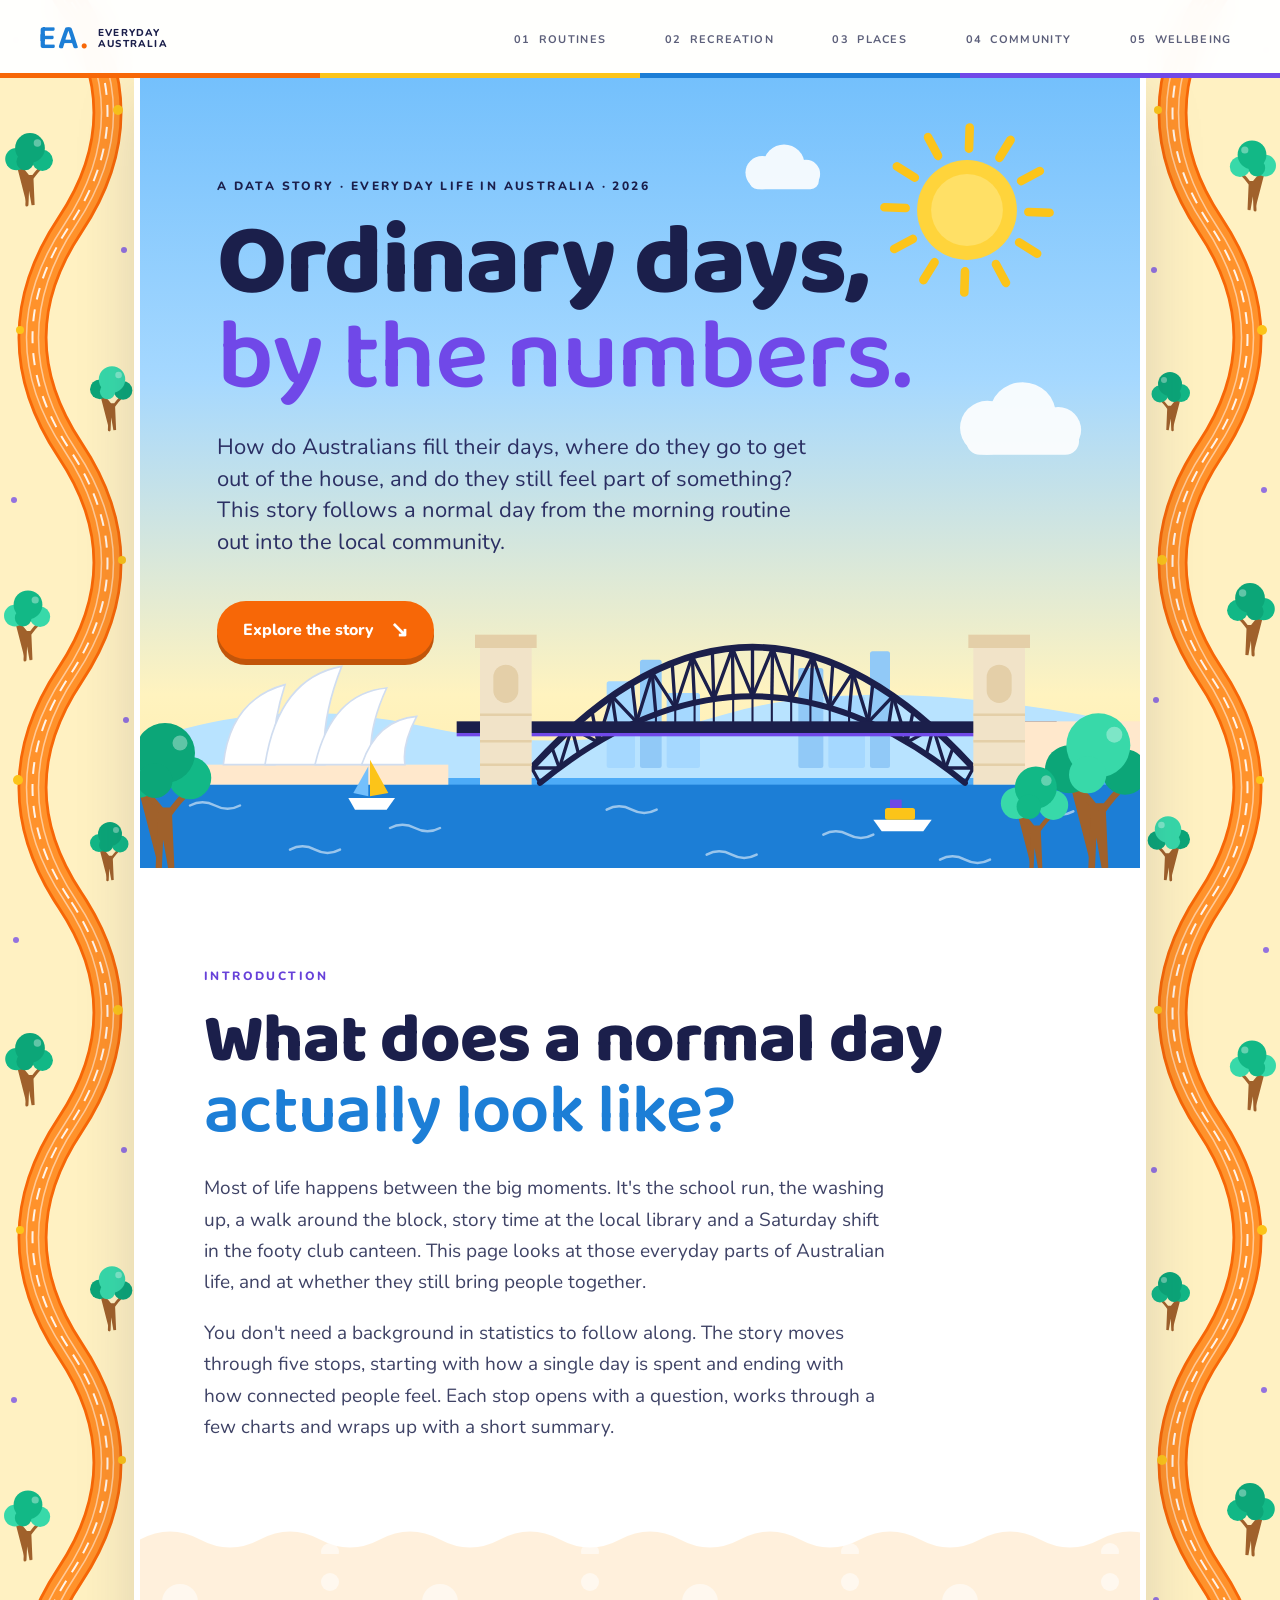
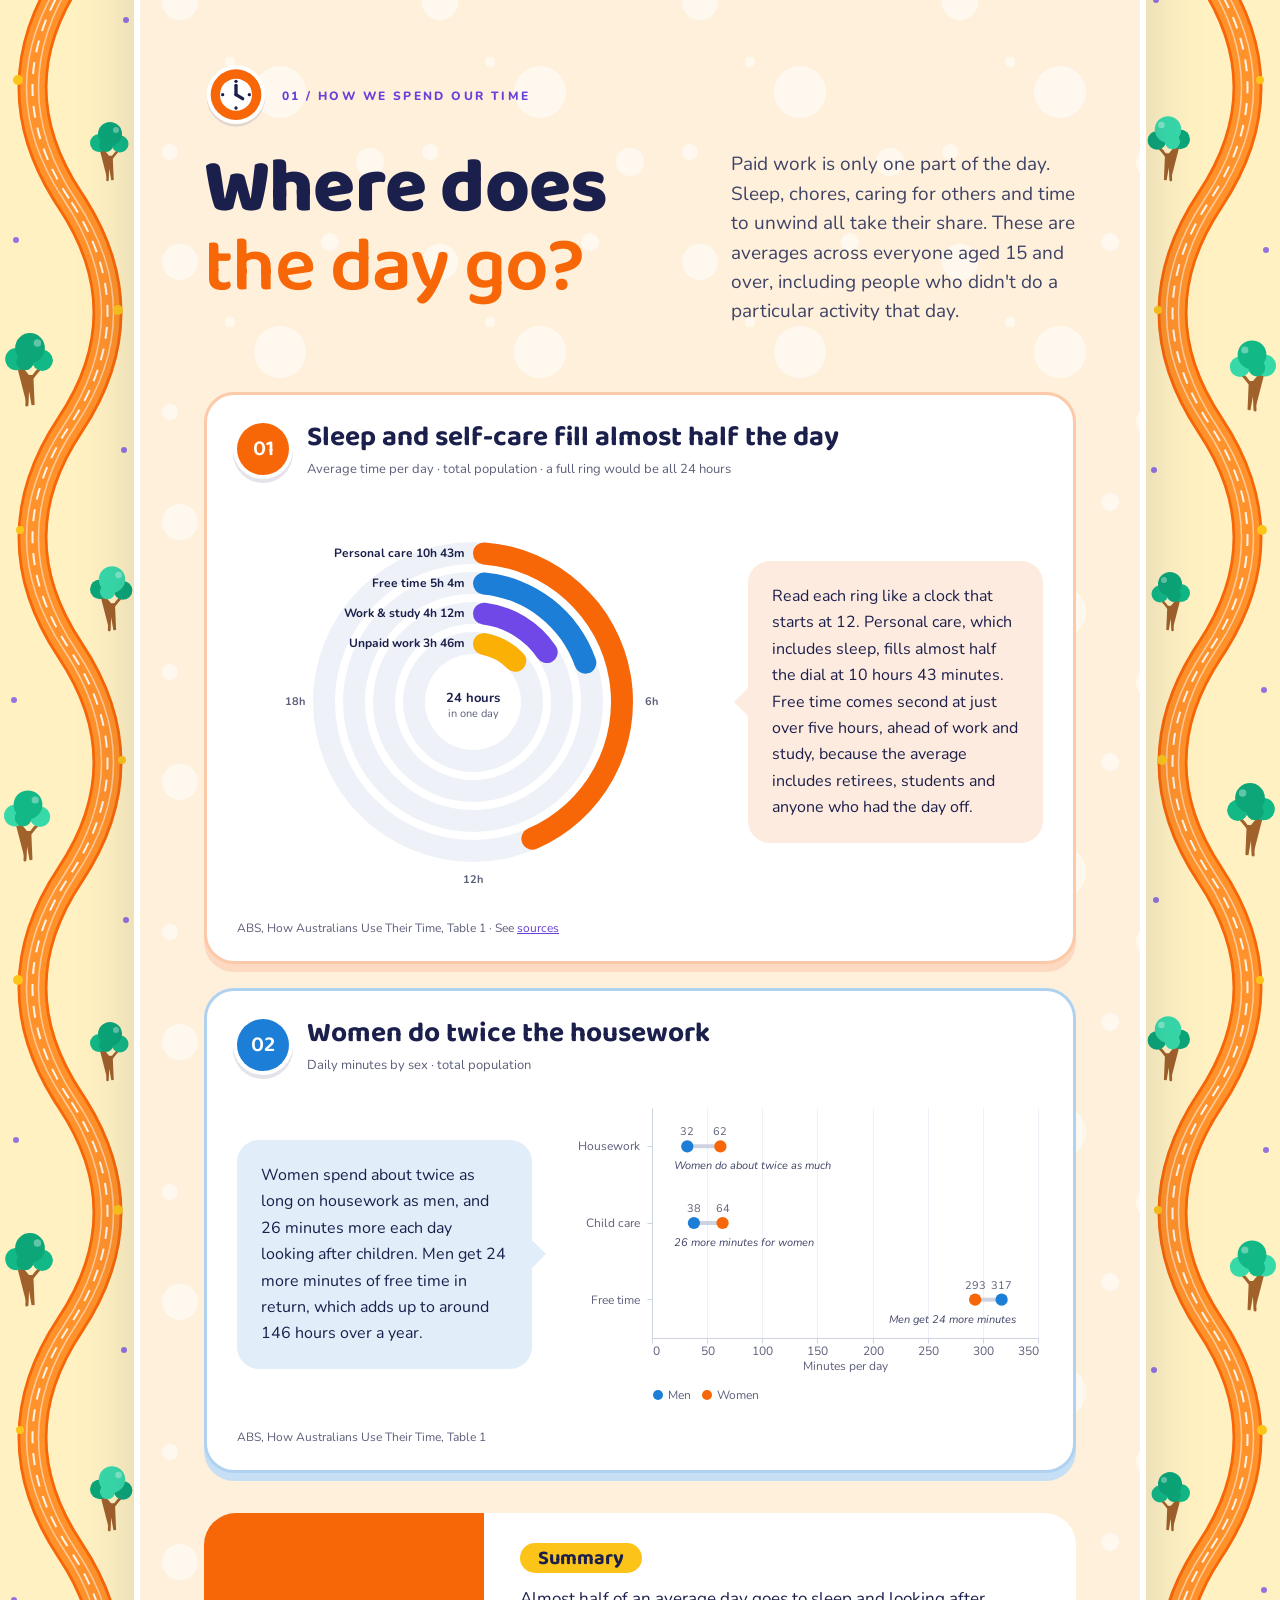
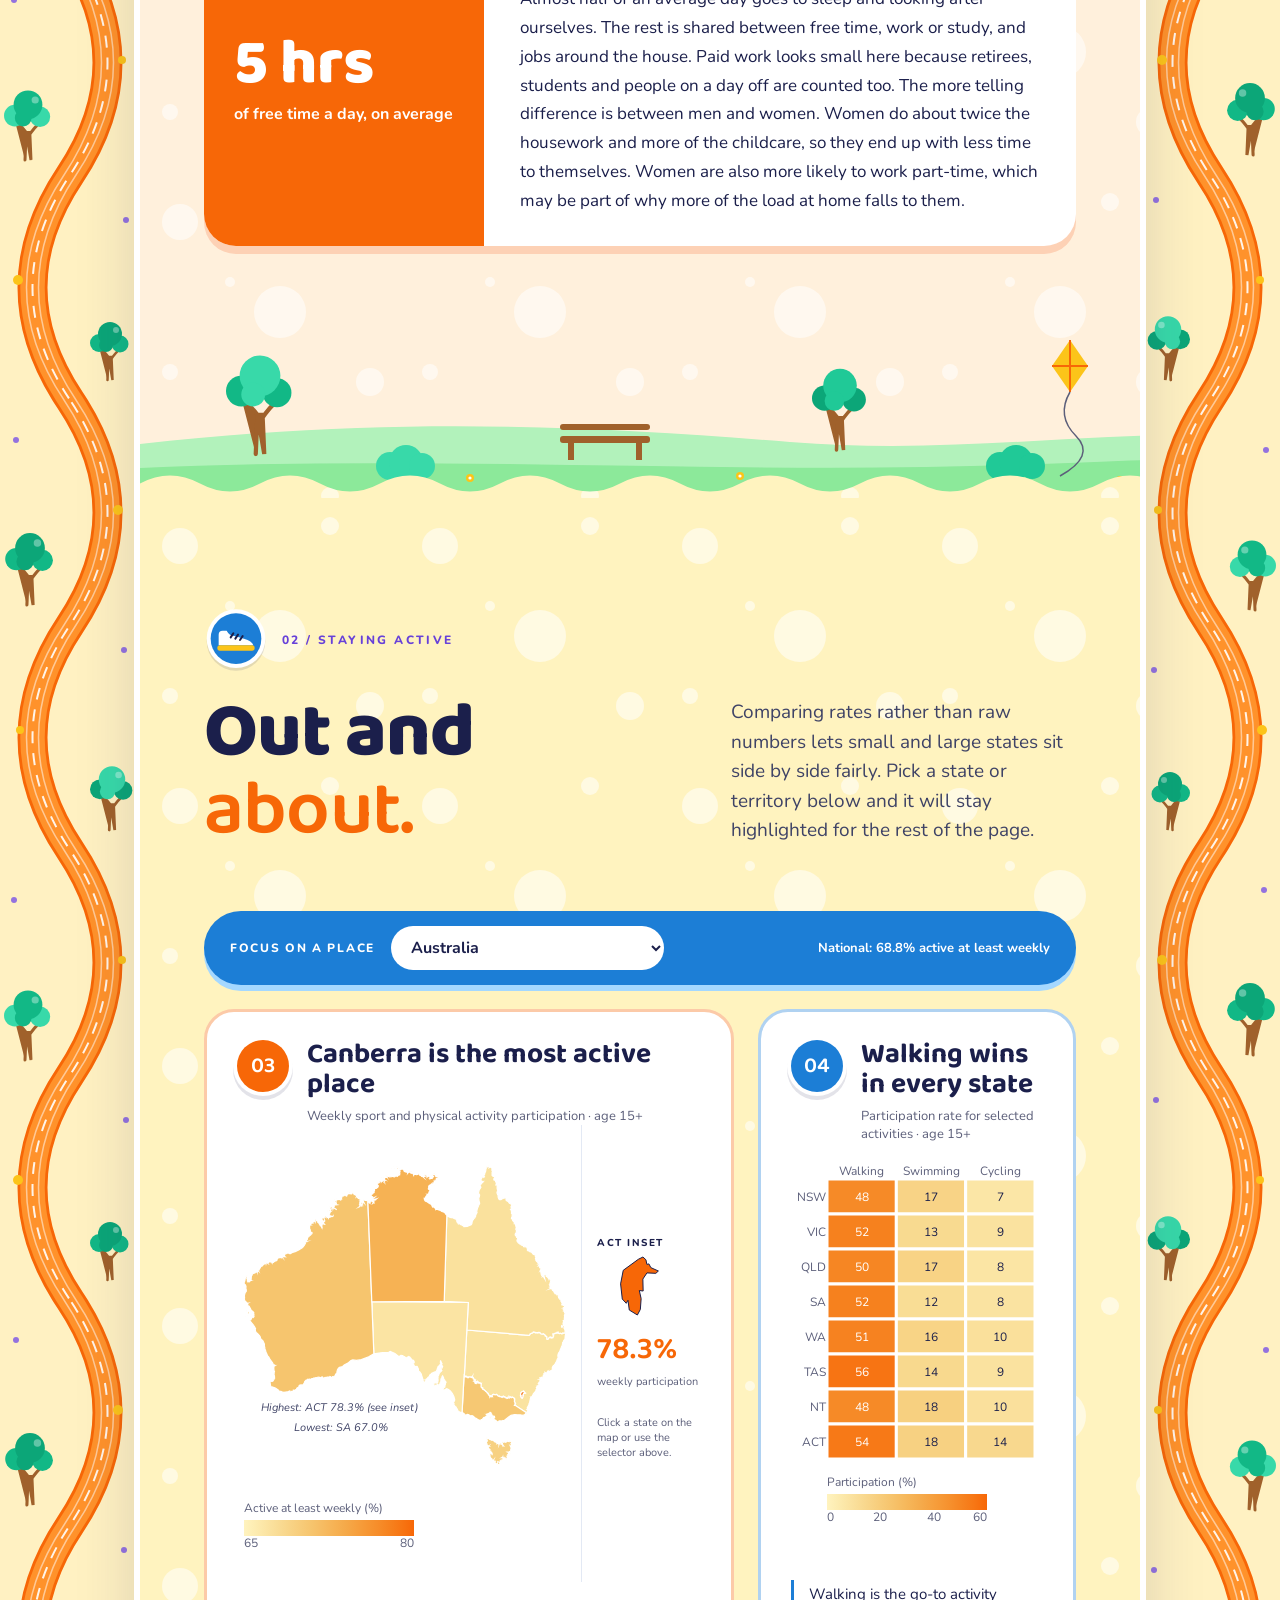
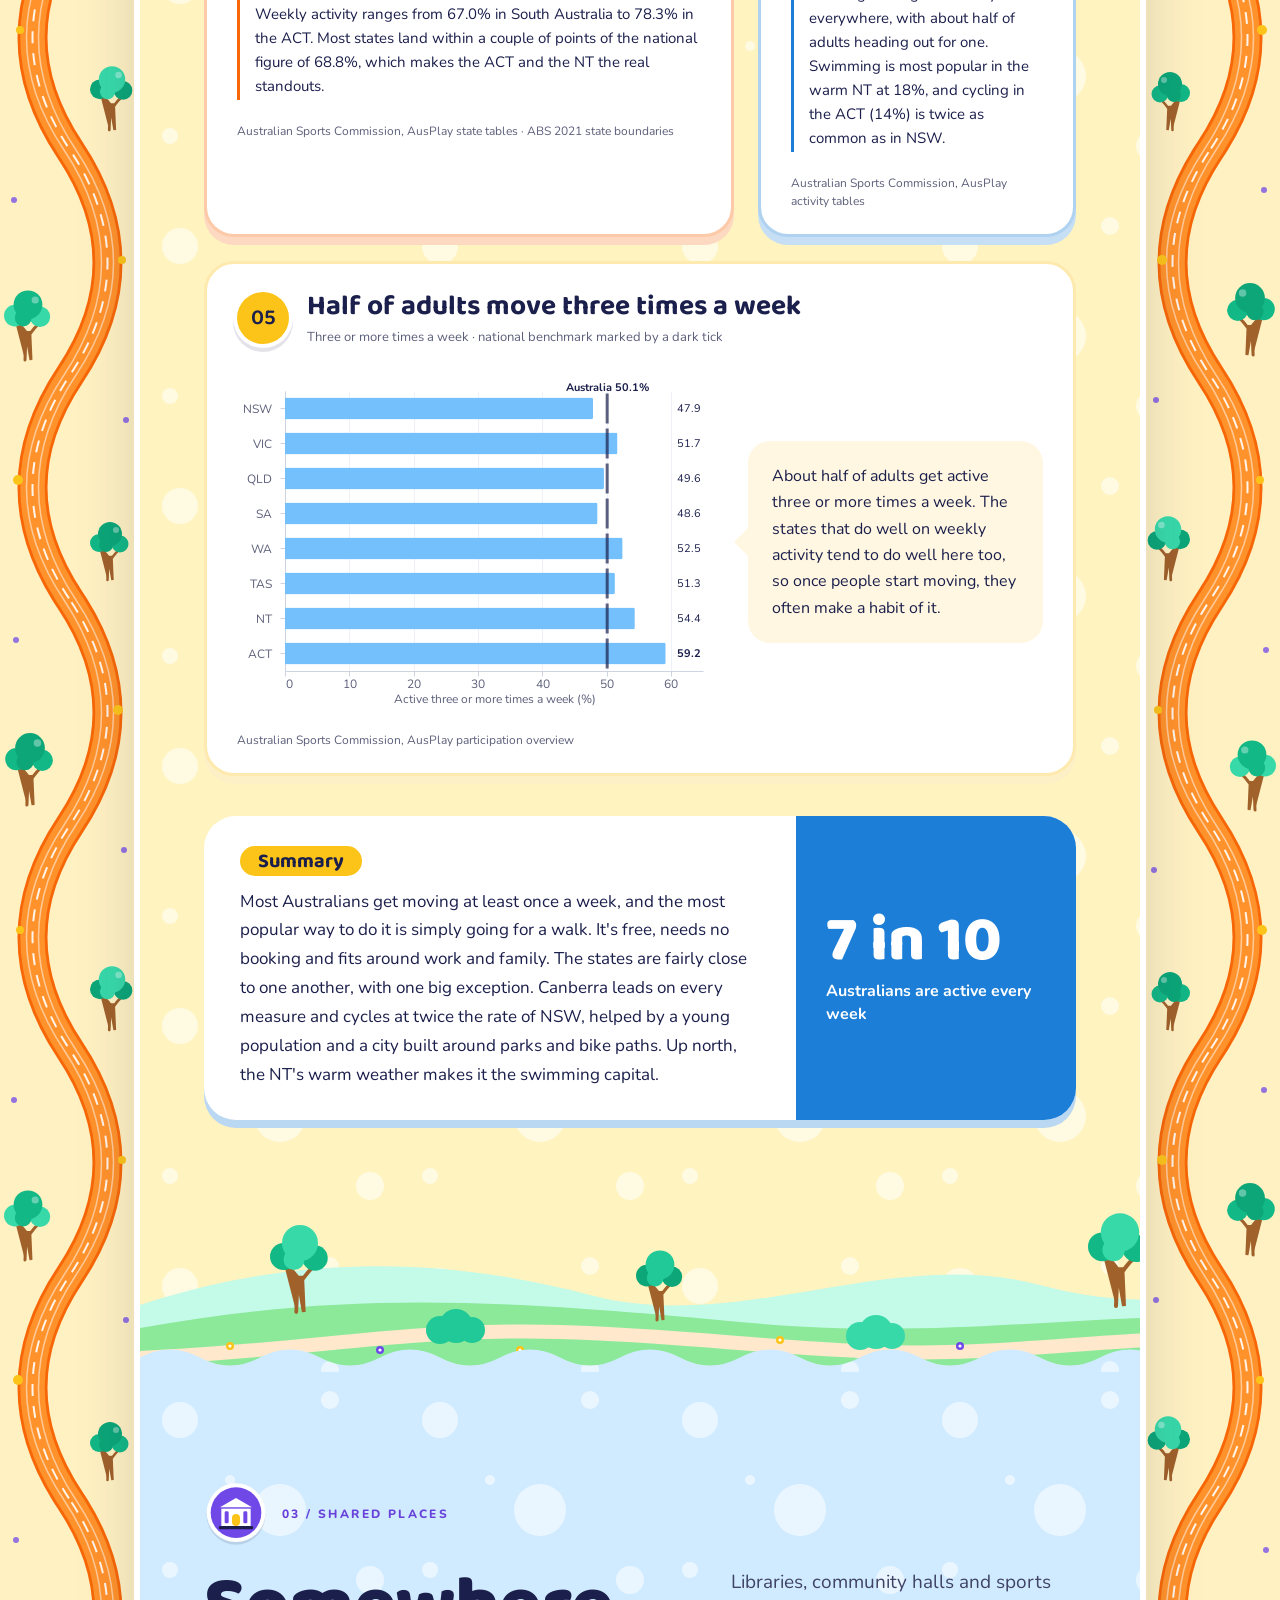
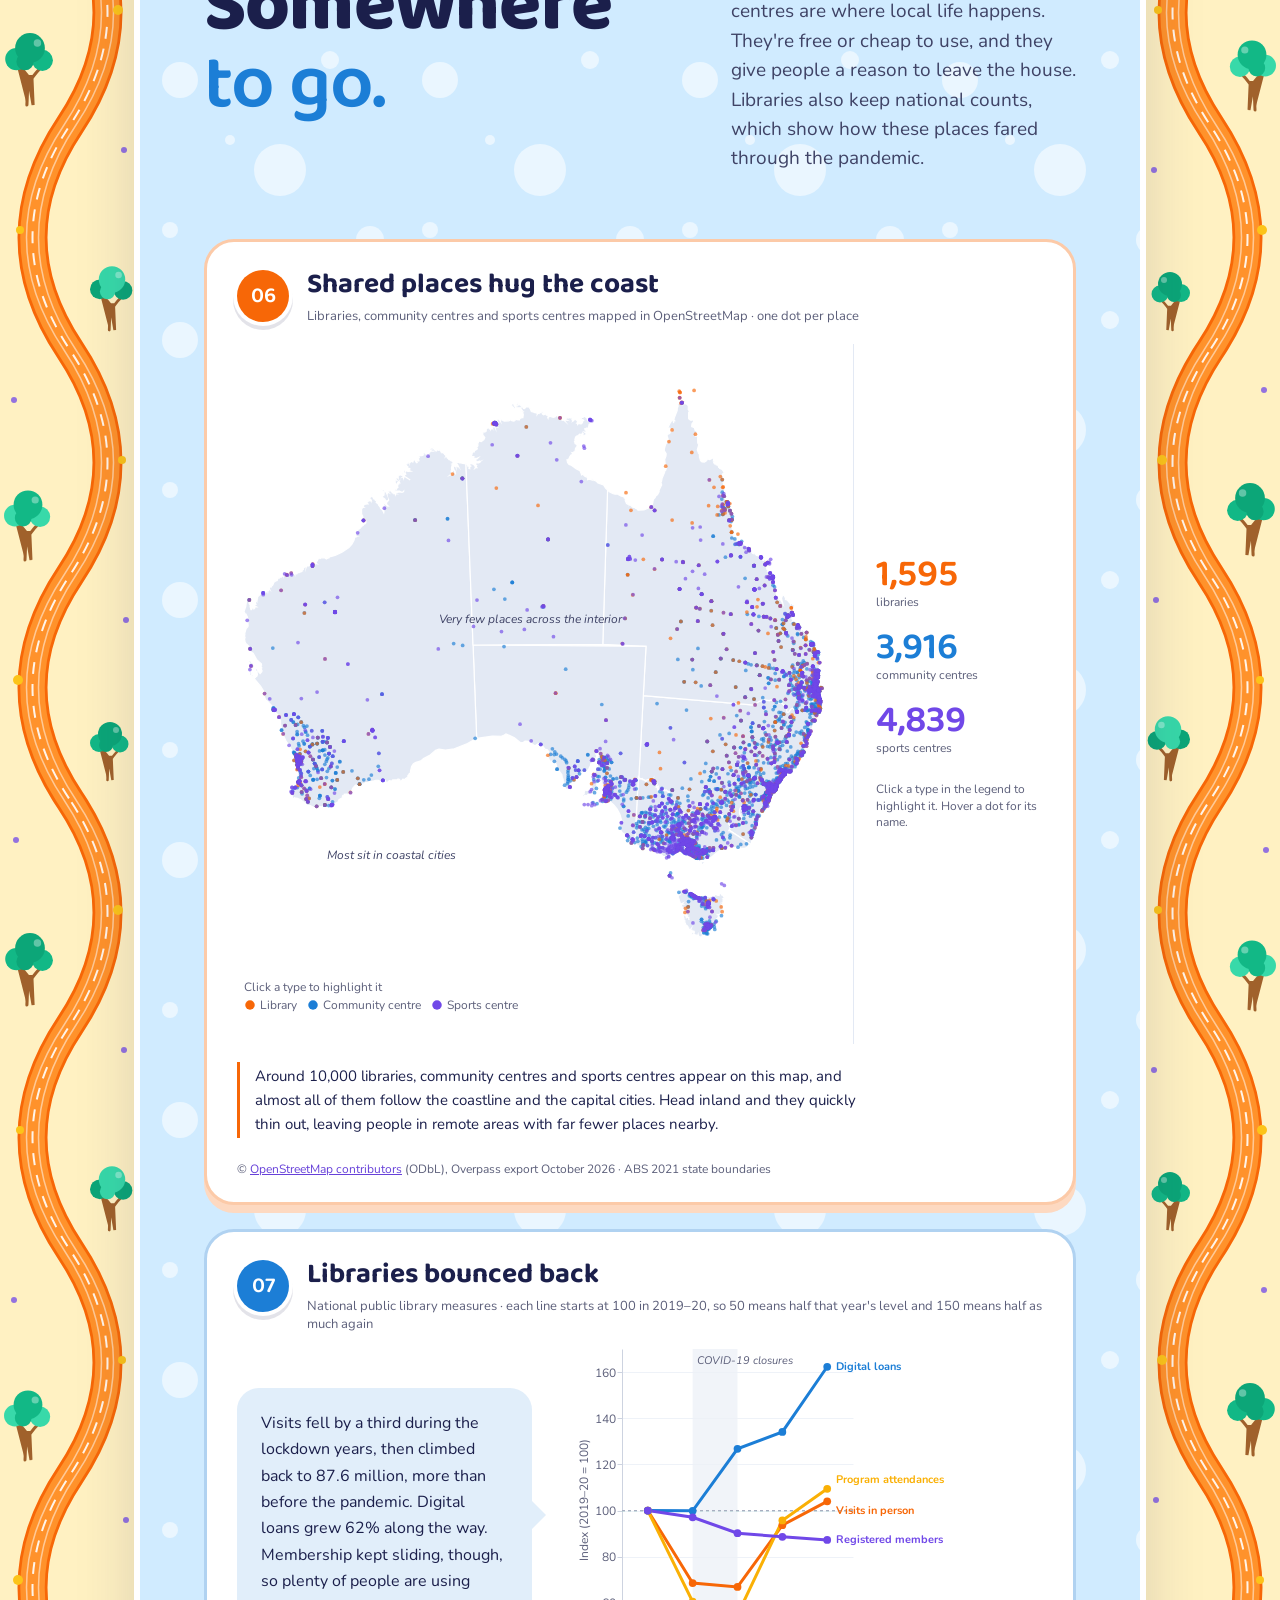
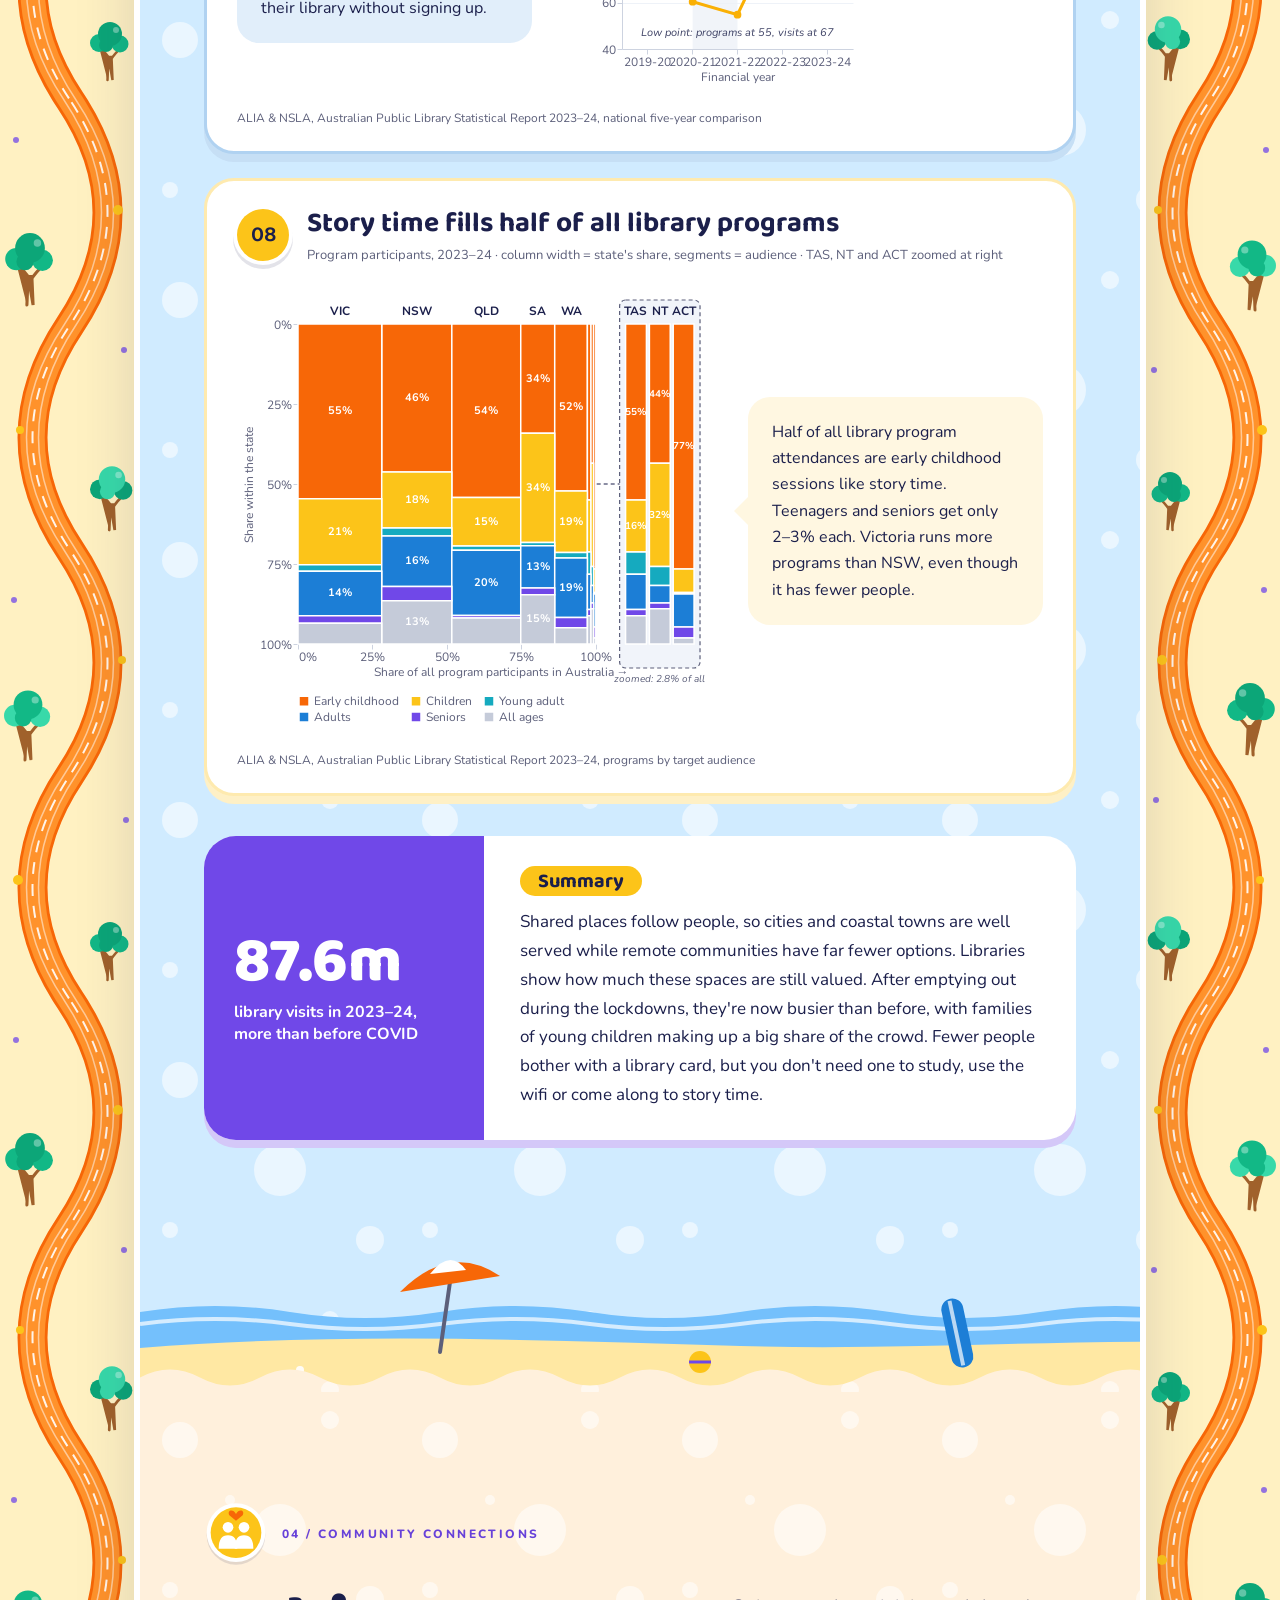
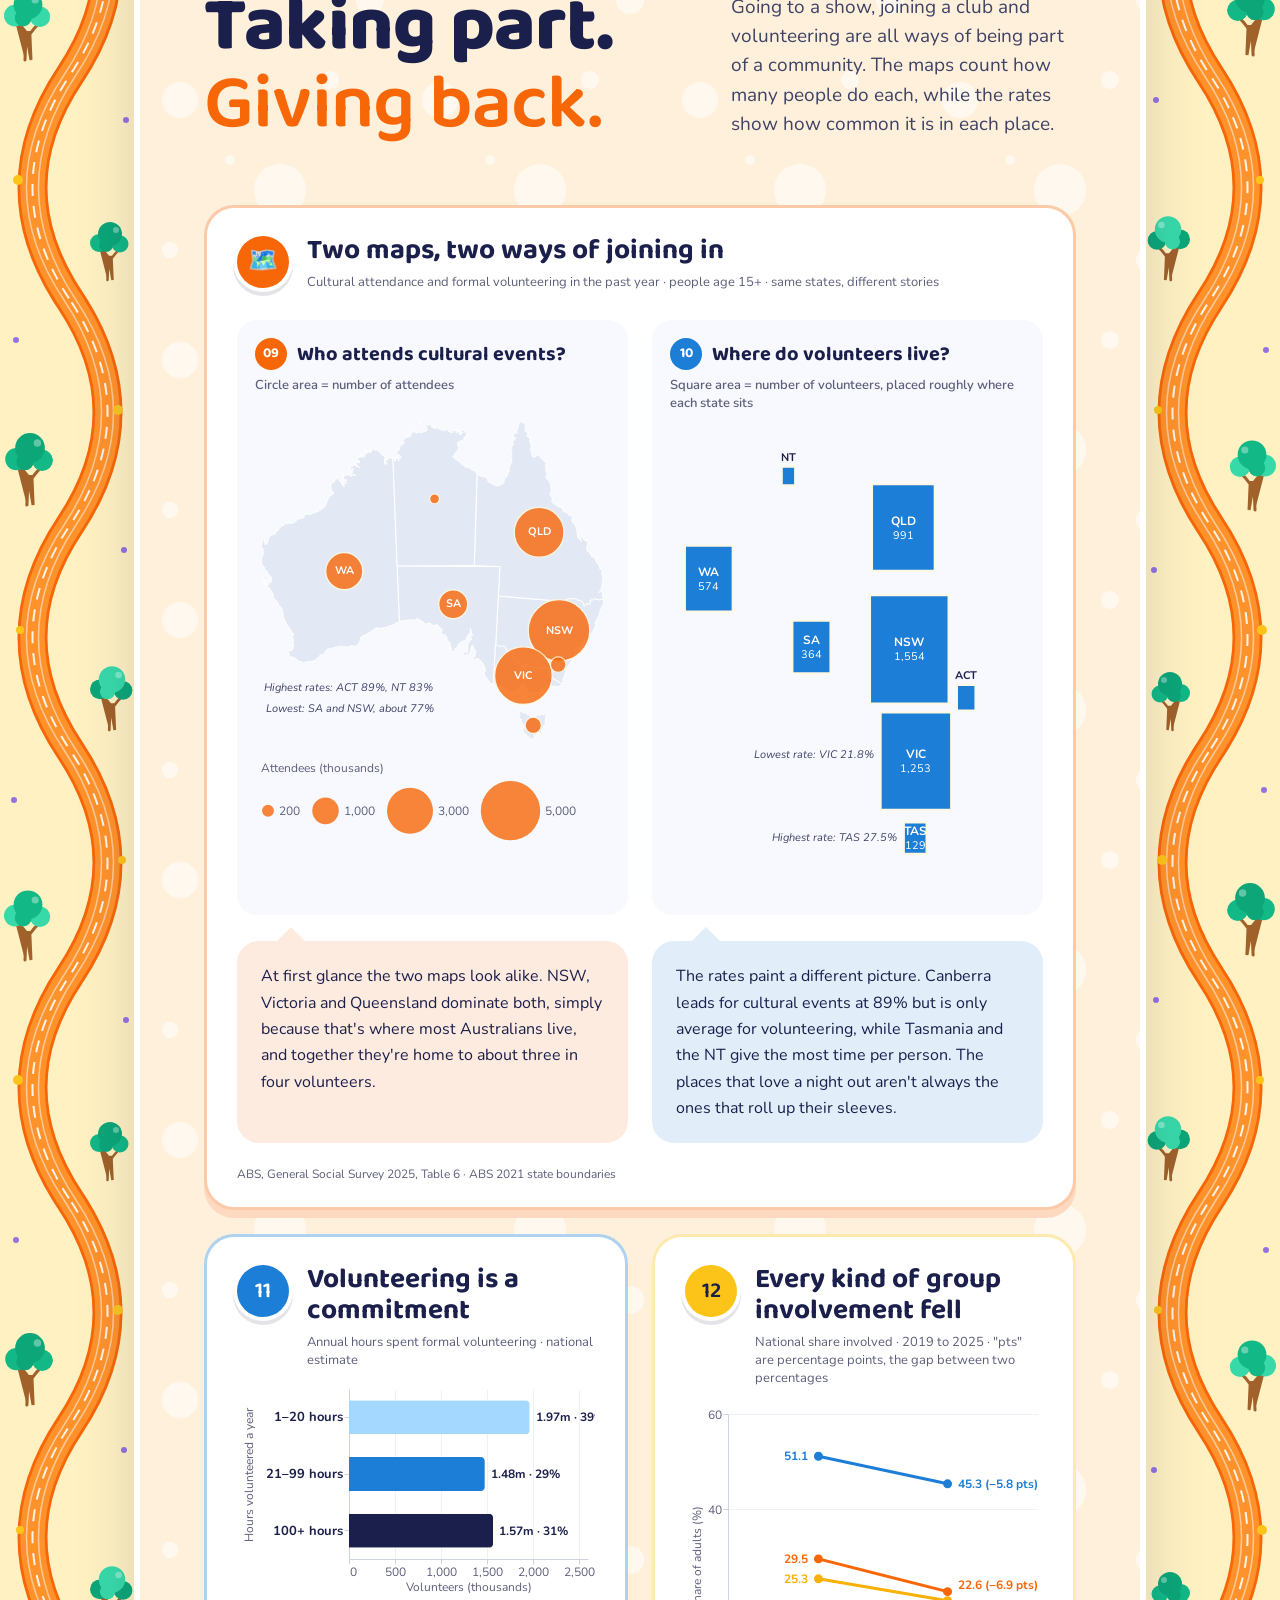
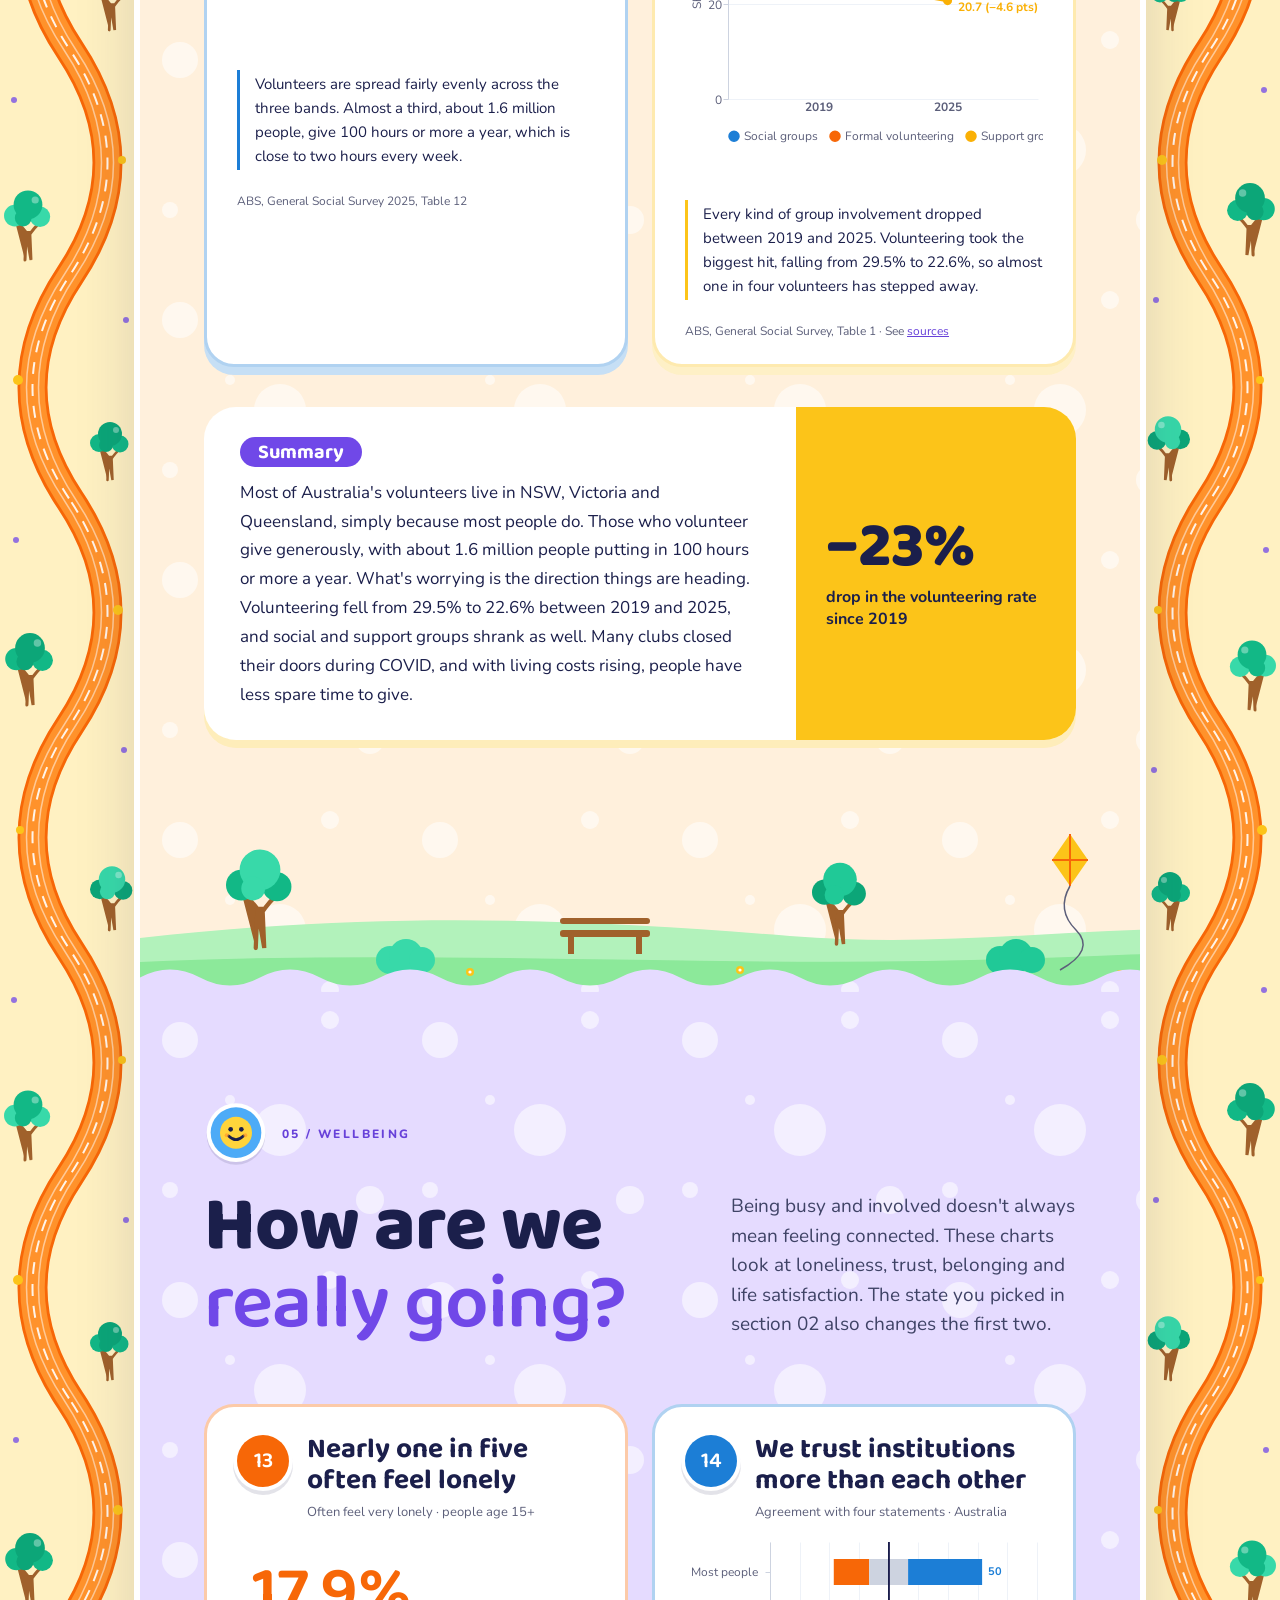
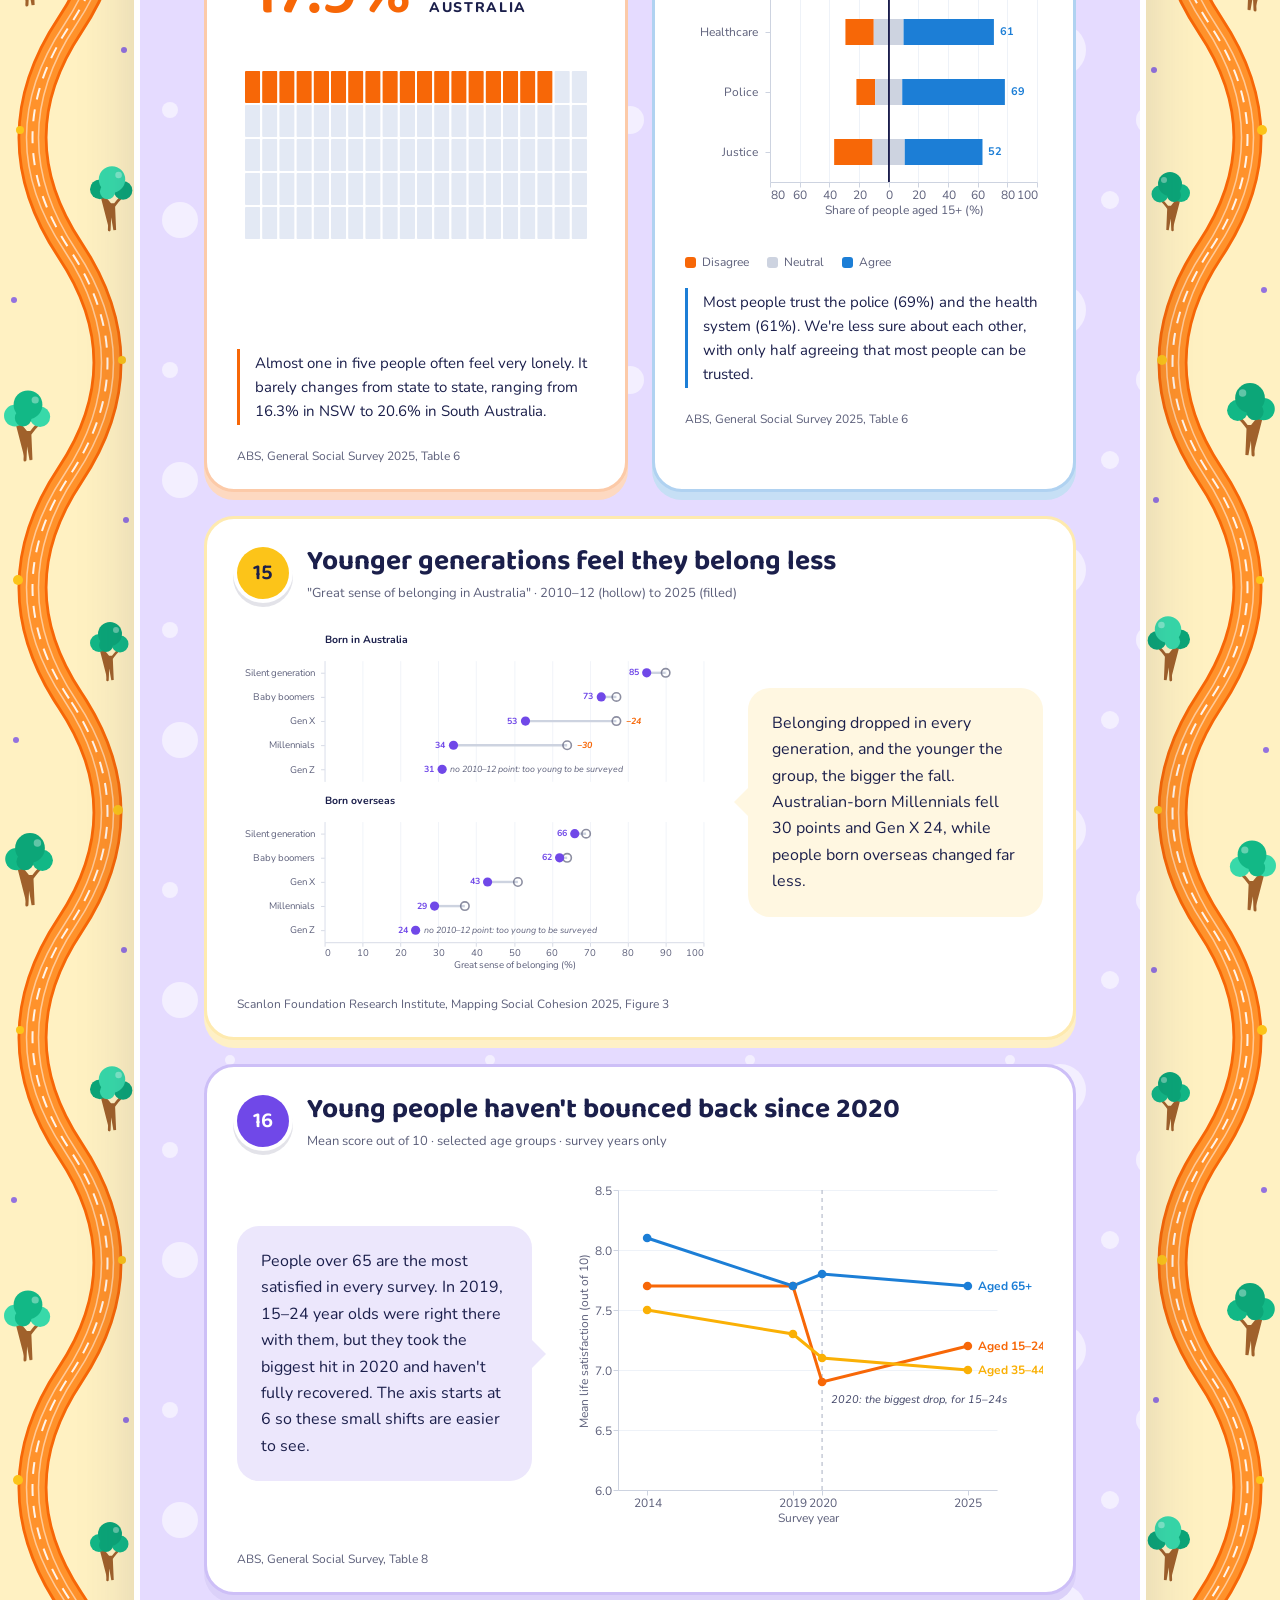
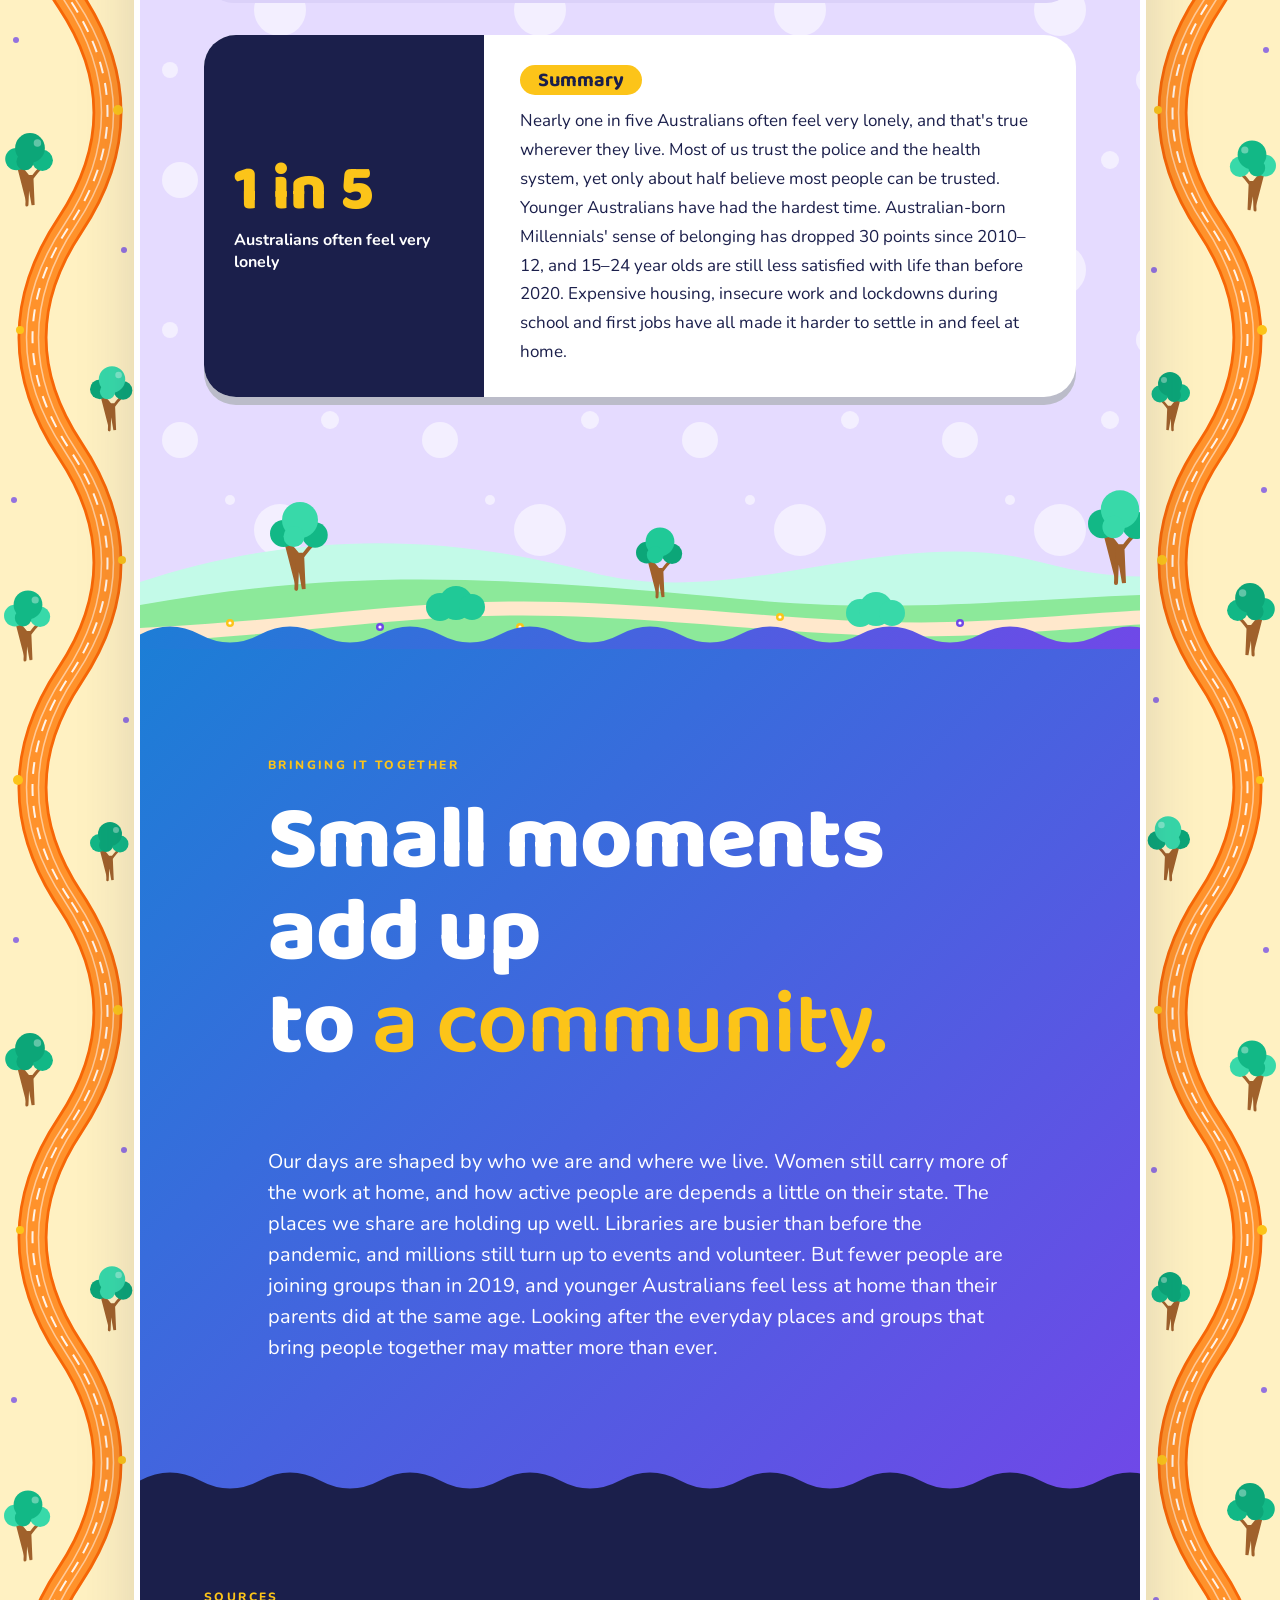
==== commit fc716335: "Explain index and percentage-point terms; update last-updated date Co-Authored-By: Claude Opus 5.5 <" ====
--- a/docs/index.html
+++ b/docs/index.html
@@ -80,7 +80,7 @@
       <div class="section-heading"><p class="eyebrow"><img class="section-icon" src="img/icons/hall.svg" alt="" aria-hidden="true">03 / SHARED PLACES</p><h2>Somewhere<br><em>to go.</em></h2><p>Libraries, community halls and sports centres are where local life happens. They're free or cheap to use, and they give people a reason to leave the house. Libraries also keep national counts, which show how these places fared through the pandemic.</p></div>
       <div class="chart-grid two-col">
         <article class="chart-card wide-card"><div class="card-top"><span class="chart-no">06</span><div><h3>Shared places hug the coast</h3><p>Libraries, community centres and sports centres mapped in OpenStreetMap · one dot per place</p></div></div><div class="places-layout"><div id="chart-places" class="chart map-chart places-chart" role="img" aria-label="Dot map of about 10,000 libraries, community centres and sports centres across Australia"></div><aside class="places-aside"><div class="stat"><strong>1,595</strong><span>libraries</span></div><div class="stat"><strong>3,916</strong><span>community centres</span></div><div class="stat"><strong>4,839</strong><span>sports centres</span></div><p>Click a type in the legend to highlight it. Hover a dot for its name.</p></aside></div><p class="annotation">Around 10,000 libraries, community centres and sports centres appear on this map, and almost all of them follow the coastline and the capital cities. Head inland and they quickly thin out, leaving people in remote areas with far fewer places nearby.</p><p class="source">© <a href="https://www.openstreetmap.org/copyright" target="_blank" rel="noopener">OpenStreetMap contributors</a> (ODbL), Overpass export October 2026 · ABS 2021 state boundaries</p></article>
-        <article class="chart-card wide-card split-card flip"><div class="card-top"><span class="chart-no">07</span><div><h3>Libraries bounced back</h3><p>National public library measures · each indexed to 2019–20 = 100</p></div></div><div class="split-body"><div class="split-chart"><div id="chart-library-trend" class="chart" role="img" aria-label="Index chart of library visits, program attendances, digital loans and members from 2019–20 to 2023–24"></div></div><p class="annotation">Visits fell by a third during the lockdown years, then climbed back to 87.6 million, more than before the pandemic. Digital loans grew 62% along the way. Membership kept sliding, though, so plenty of people are using their library without signing up.</p></div><p class="source">ALIA &amp; NSLA, Australian Public Library Statistical Report 2023–24, national five-year comparison</p></article>
+        <article class="chart-card wide-card split-card flip"><div class="card-top"><span class="chart-no">07</span><div><h3>Libraries bounced back</h3><p>National public library measures · each line starts at 100 in 2019–20, so 50 means half that year's level and 150 means half as much again</p></div></div><div class="split-body"><div class="split-chart"><div id="chart-library-trend" class="chart" role="img" aria-label="Index chart of library visits, program attendances, digital loans and members from 2019–20 to 2023–24"></div></div><p class="annotation">Visits fell by a third during the lockdown years, then climbed back to 87.6 million, more than before the pandemic. Digital loans grew 62% along the way. Membership kept sliding, though, so plenty of people are using their library without signing up.</p></div><p class="source">ALIA &amp; NSLA, Australian Public Library Statistical Report 2023–24, national five-year comparison</p></article>
         <article class="chart-card wide-card split-card"><div class="card-top"><span class="chart-no">08</span><div><h3>Story time fills half of all library programs</h3><p>Program participants, 2023–24 · column width = state's share, segments = audience · TAS, NT and ACT zoomed at right</p></div></div><div class="split-body"><div class="split-chart"><div id="chart-library-programs" class="chart" role="img" aria-label="Marimekko chart of library program participants by state and target audience"></div></div><p class="annotation">Half of all library program attendances are early childhood sessions like story time. Teenagers and seniors get only 2–3% each. Victoria runs more programs than NSW, even though it has fewer people.</p></div><p class="source">ALIA &amp; NSLA, Australian Public Library Statistical Report 2023–24, programs by target audience</p></article>
       </div>
       <div class="section-summary sum-3"><div class="sum-stat"><strong>87.6m</strong><span>library visits in 2023–24, more than before COVID</span></div><div class="sum-text"><h3>Summary</h3><p>Shared places follow people, so cities and coastal towns are well served while remote communities have far fewer options. Libraries show how much these spaces are still valued. After emptying out during the lockdowns, they're now busier than before, with families of young children making up a big share of the crowd. Fewer people bother with a library card, but you don't need one to study, use the wifi or come along to story time.</p></div></div>
@@ -100,7 +100,7 @@
           </div>
           <p class="source">ABS, General Social Survey 2025, Table 6 · ABS 2021 state boundaries</p></article>
         <article class="chart-card"><div class="card-top"><span class="chart-no">11</span><div><h3>Volunteering is a commitment</h3><p>Annual hours spent formal volunteering · national estimate</p></div></div><div id="chart-hours" class="chart" role="img" aria-label="Bar chart of national formal volunteers by annual hours band"></div><p class="annotation">Volunteers are spread fairly evenly across the three bands. Almost a third, about 1.6 million people, give 100 hours or more a year, which is close to two hours every week.</p><p class="source">ABS, General Social Survey 2025, Table 12</p></article>
-        <article class="chart-card"><div class="card-top"><span class="chart-no">12</span><div><h3>Every kind of group involvement fell</h3><p>National share involved · 2019 to 2025</p></div></div><div id="chart-trends" class="chart" role="img" aria-label="Slope chart of community involvement rates in 2019 and 2025"></div><p class="annotation">Every kind of group involvement dropped between 2019 and 2025. Volunteering took the biggest hit, falling from 29.5% to 22.6%, so almost one in four volunteers has stepped away.</p><p class="source">ABS, General Social Survey, Table 1 · See <a href="#sources">sources</a></p></article>
+        <article class="chart-card"><div class="card-top"><span class="chart-no">12</span><div><h3>Every kind of group involvement fell</h3><p>National share involved · 2019 to 2025 · "pts" are percentage points, the gap between two percentages</p></div></div><div id="chart-trends" class="chart" role="img" aria-label="Slope chart of community involvement rates in 2019 and 2025"></div><p class="annotation">Every kind of group involvement dropped between 2019 and 2025. Volunteering took the biggest hit, falling from 29.5% to 22.6%, so almost one in four volunteers has stepped away.</p><p class="source">ABS, General Social Survey, Table 1 · See <a href="#sources">sources</a></p></article>
       </div>
       <div class="section-summary sum-4 flip"><div class="sum-stat"><strong>−23%</strong><span>drop in the volunteering rate since 2019</span></div><div class="sum-text"><h3>Summary</h3><p>Most of Australia's volunteers live in NSW, Victoria and Queensland, simply because most people do. Those who volunteer give generously, with about 1.6 million people putting in 100 hours or more a year. What's worrying is the direction things are heading. Volunteering fell from 29.5% to 22.6% between 2019 and 2025, and social and support groups shrank as well. Many clubs closed their doors during COVID, and with living costs rising, people have less spare time to give.</p></div></div>
     </section>
@@ -118,7 +118,7 @@
 
     <section class="closing"><p class="eyebrow">BRINGING IT TOGETHER</p><h2>Small moments add up<br>to <em>a community.</em></h2><p>Our days are shaped by who we are and where we live. Women still carry more of the work at home, and how active people are depends a little on their state. The places we share are holding up well. Libraries are busier than before the pandemic, and millions still turn up to events and volunteer. But fewer people are joining groups than in 2019, and younger Australians feel less at home than their parents did at the same age. Looking after the everyday places and groups that bring people together may matter more than ever.</p></section>
 
-    <footer id="sources"><div><p class="eyebrow">SOURCES</p><h2>Behind the numbers.</h2><ol class="source-list"><li><span>ABS, How Australians Use Their Time 2020–21</span><a href="https://www.abs.gov.au/statistics/people/people-and-communities/how-australians-use-their-time/latest-release" target="_blank" rel="noopener">https://www.abs.gov.au/statistics/people/people-and-communities/how-australians-use-their-time/latest-release</a></li><li><span>ABS, General Social Survey: Summary Results, Australia 2025</span><a href="https://www.abs.gov.au/statistics/people/people-and-communities/general-social-survey-summary-results-australia/latest-release" target="_blank" rel="noopener">https://www.abs.gov.au/statistics/people/people-and-communities/general-social-survey-summary-results-australia/latest-release</a></li><li><span>Australian Sports Commission, AusPlay</span><a href="https://www.sportaus.gov.au/ausplay" target="_blank" rel="noopener">https://www.sportaus.gov.au/ausplay</a></li><li><span>ALIA &amp; NSLA, Australian Public Library Statistical Report 2023–24</span><a href="https://read.alia.org.au/library-statistics" target="_blank" rel="noopener">https://read.alia.org.au/library-statistics</a></li><li><span>Scanlon Foundation Research Institute, Mapping Social Cohesion 2025</span><a href="https://scanloninstitute.org.au/mapping-social-cohesion-2025/" target="_blank" rel="noopener">https://scanloninstitute.org.au/mapping-social-cohesion-2025/</a></li><li><span>© OpenStreetMap contributors (ODbL)</span><a href="https://www.openstreetmap.org/copyright" target="_blank" rel="noopener">https://www.openstreetmap.org/copyright</a></li><li><span>ABS, ASGS Edition 3 digital boundary files (2021 states and territories)</span><a href="https://www.abs.gov.au/statistics/standards/australian-statistical-geography-standard-asgs/edition-3-july-2021-june-2026/access-and-downloads/digital-boundary-files" target="_blank" rel="noopener">https://www.abs.gov.au/statistics/standards/australian-statistical-geography-standard-asgs/edition-3-july-2021-june-2026/access-and-downloads/digital-boundary-files</a></li></ol></div><div class="footer-meta"><span>EVERYDAY LIFE IN AUSTRALIA</span><span>FIT3179 DATA VISUALISATION 2 · TOPIC 25</span><span>Author: Kimberley Carlile (33882959) · Last updated 14 October 2026</span><span>Charts built with Vega-Lite and Vega. Generative AI was used to help with code, layout and copy editing.</span></div></footer>
+    <footer id="sources"><div><p class="eyebrow">SOURCES</p><h2>Behind the numbers.</h2><ol class="source-list"><li><span>ABS, How Australians Use Their Time 2020–21</span><a href="https://www.abs.gov.au/statistics/people/people-and-communities/how-australians-use-their-time/latest-release" target="_blank" rel="noopener">https://www.abs.gov.au/statistics/people/people-and-communities/how-australians-use-their-time/latest-release</a></li><li><span>ABS, General Social Survey: Summary Results, Australia 2025</span><a href="https://www.abs.gov.au/statistics/people/people-and-communities/general-social-survey-summary-results-australia/latest-release" target="_blank" rel="noopener">https://www.abs.gov.au/statistics/people/people-and-communities/general-social-survey-summary-results-australia/latest-release</a></li><li><span>Australian Sports Commission, AusPlay</span><a href="https://www.sportaus.gov.au/ausplay" target="_blank" rel="noopener">https://www.sportaus.gov.au/ausplay</a></li><li><span>ALIA &amp; NSLA, Australian Public Library Statistical Report 2023–24</span><a href="https://read.alia.org.au/library-statistics" target="_blank" rel="noopener">https://read.alia.org.au/library-statistics</a></li><li><span>Scanlon Foundation Research Institute, Mapping Social Cohesion 2025</span><a href="https://scanloninstitute.org.au/mapping-social-cohesion-2025/" target="_blank" rel="noopener">https://scanloninstitute.org.au/mapping-social-cohesion-2025/</a></li><li><span>© OpenStreetMap contributors (ODbL)</span><a href="https://www.openstreetmap.org/copyright" target="_blank" rel="noopener">https://www.openstreetmap.org/copyright</a></li><li><span>ABS, ASGS Edition 3 digital boundary files (2021 states and territories)</span><a href="https://www.abs.gov.au/statistics/standards/australian-statistical-geography-standard-asgs/edition-3-july-2021-june-2026/access-and-downloads/digital-boundary-files" target="_blank" rel="noopener">https://www.abs.gov.au/statistics/standards/australian-statistical-geography-standard-asgs/edition-3-july-2021-june-2026/access-and-downloads/digital-boundary-files</a></li></ol></div><div class="footer-meta"><span>EVERYDAY LIFE IN AUSTRALIA</span><span>FIT3179 DATA VISUALISATION 2 · TOPIC 25</span><span>Author: Kimberley Carlile (33882959) · Last updated 20 October 2026</span><span>Charts built with Vega-Lite and Vega. Generative AI was used to help with code, layout and copy editing.</span></div></footer>
   </main>
 </body>
 </html>
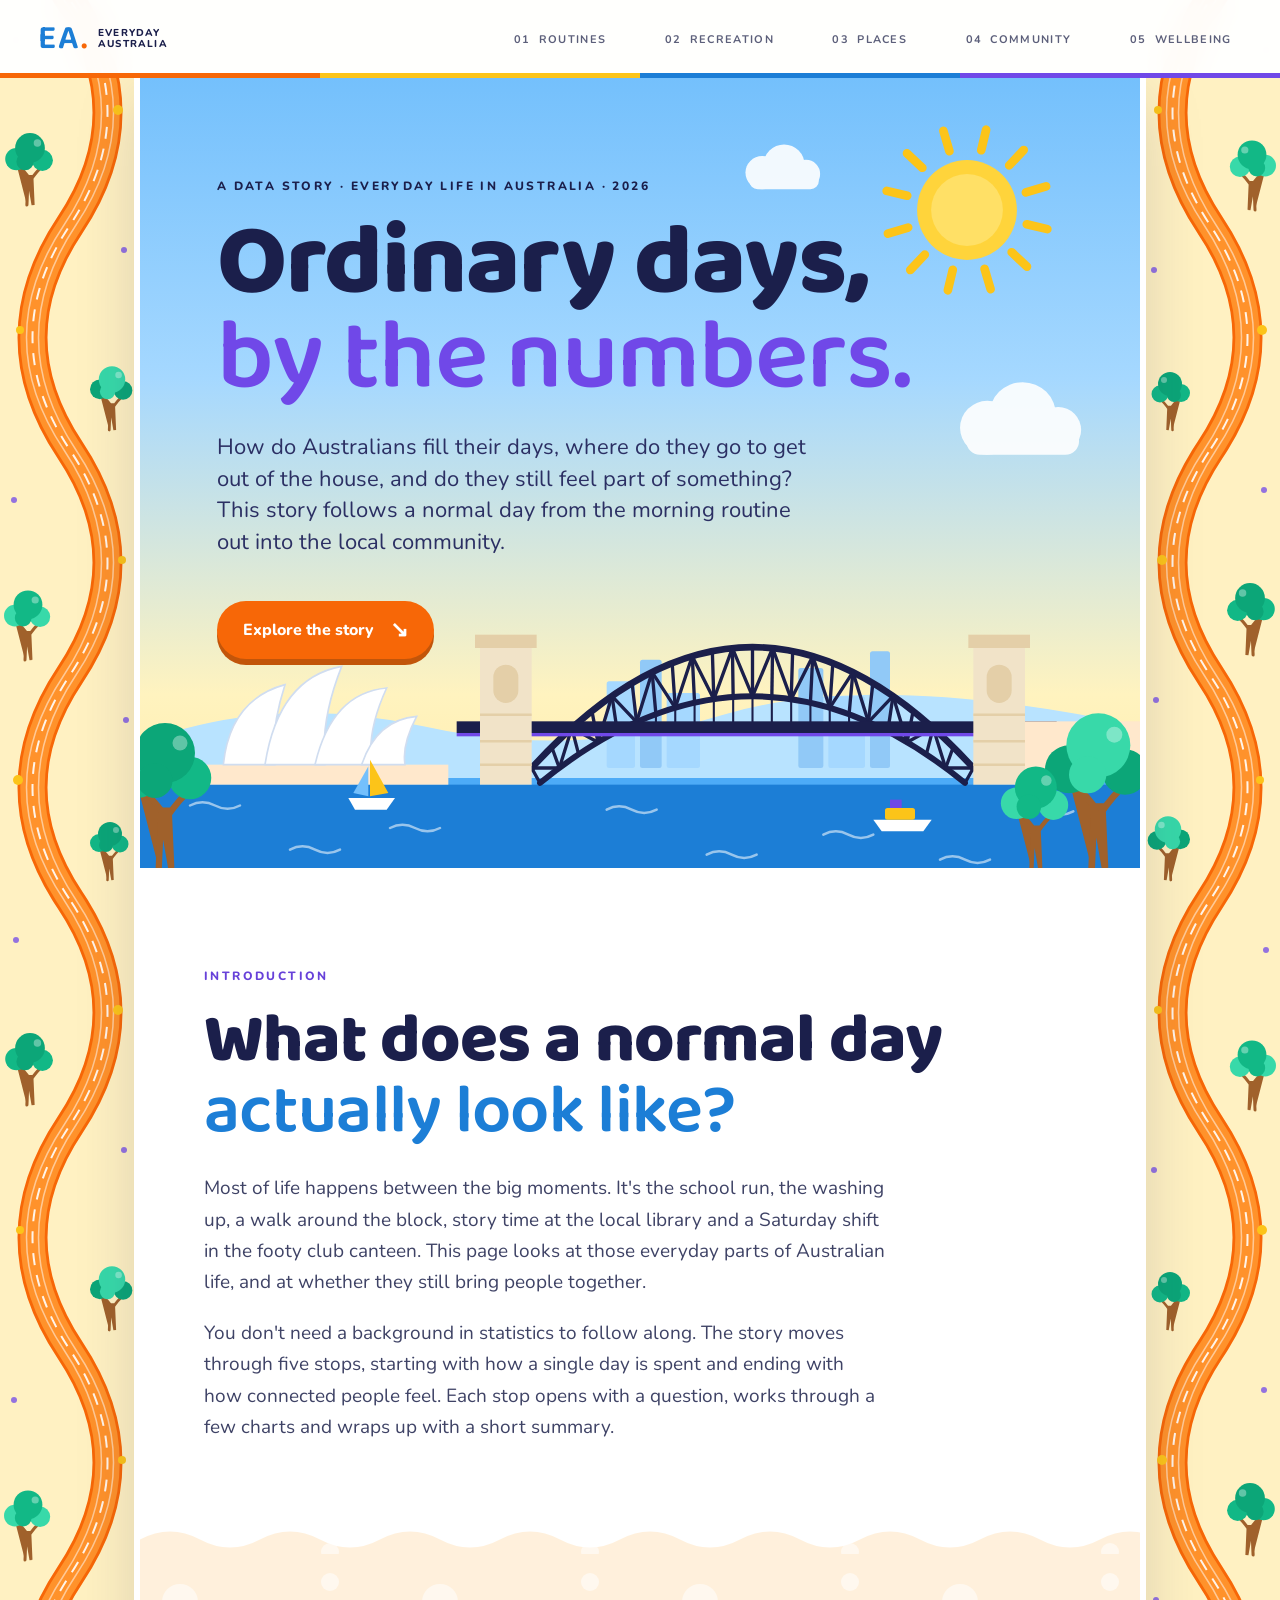
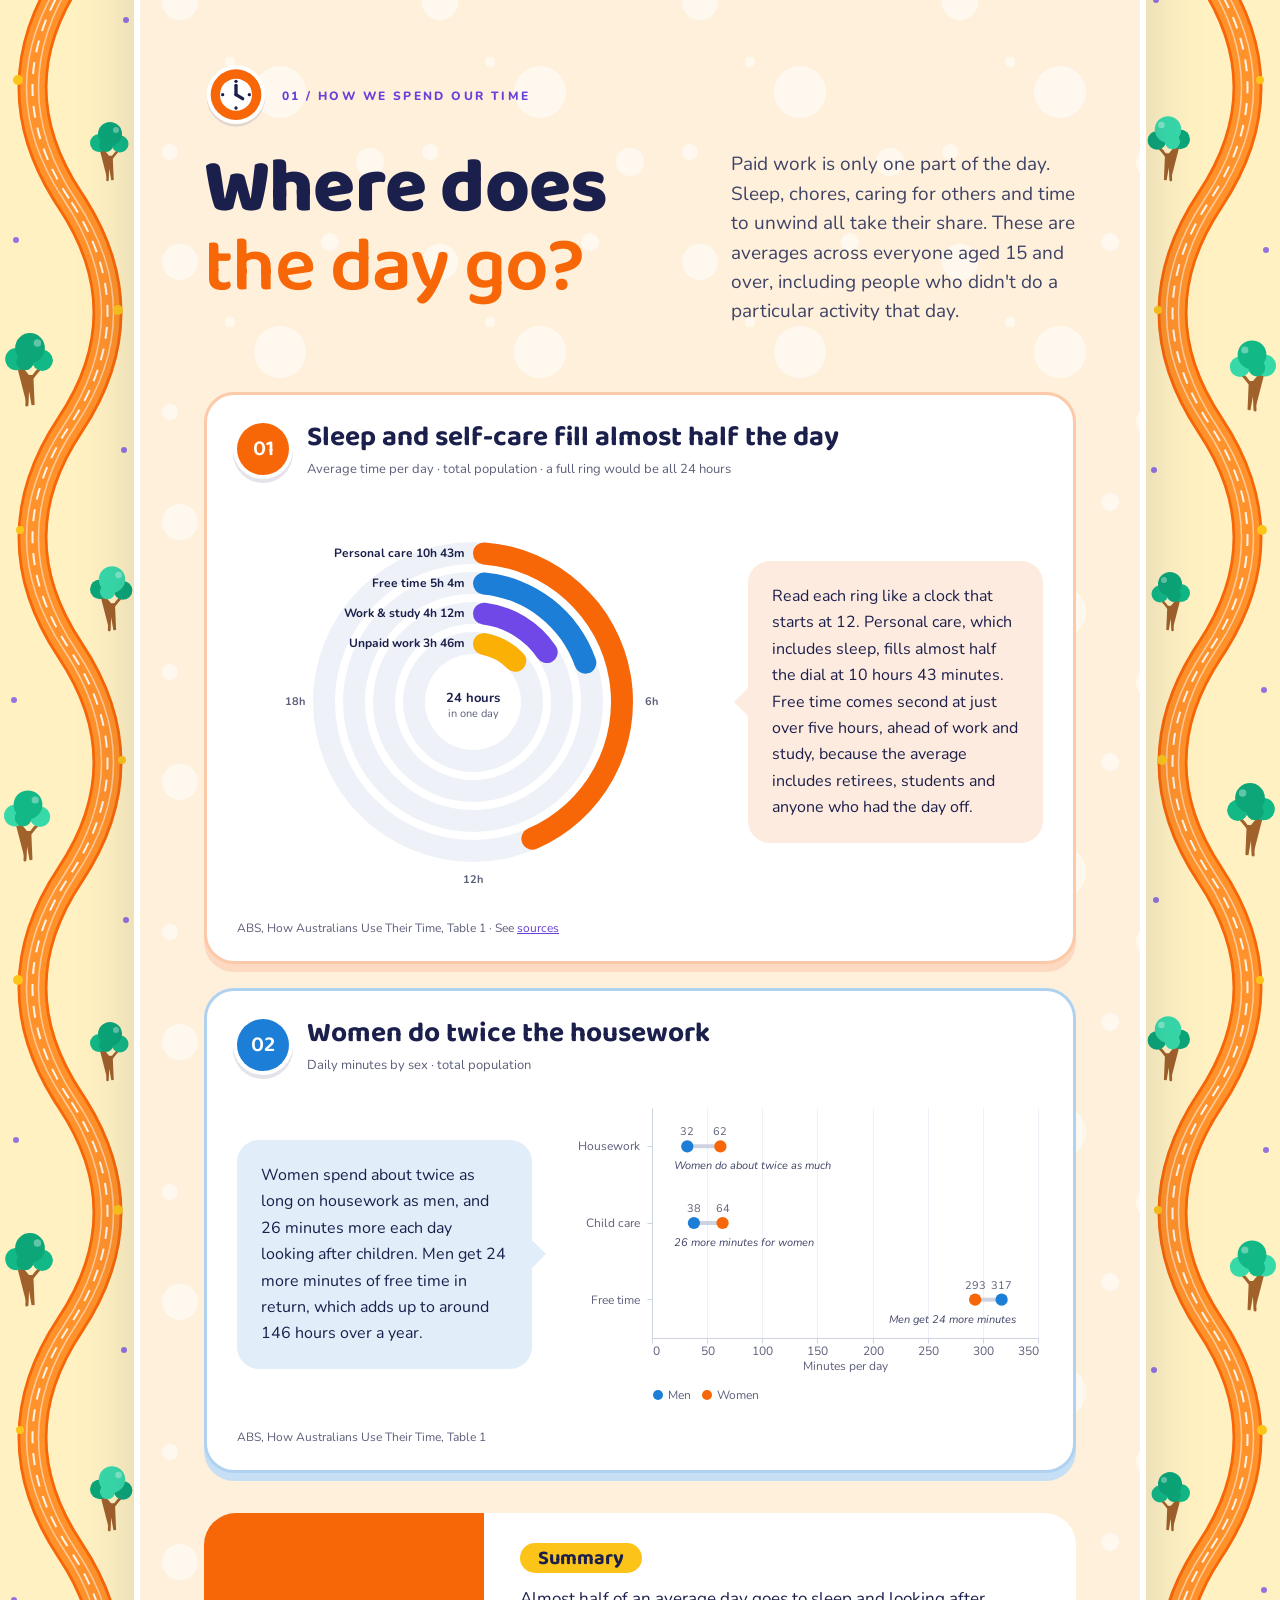
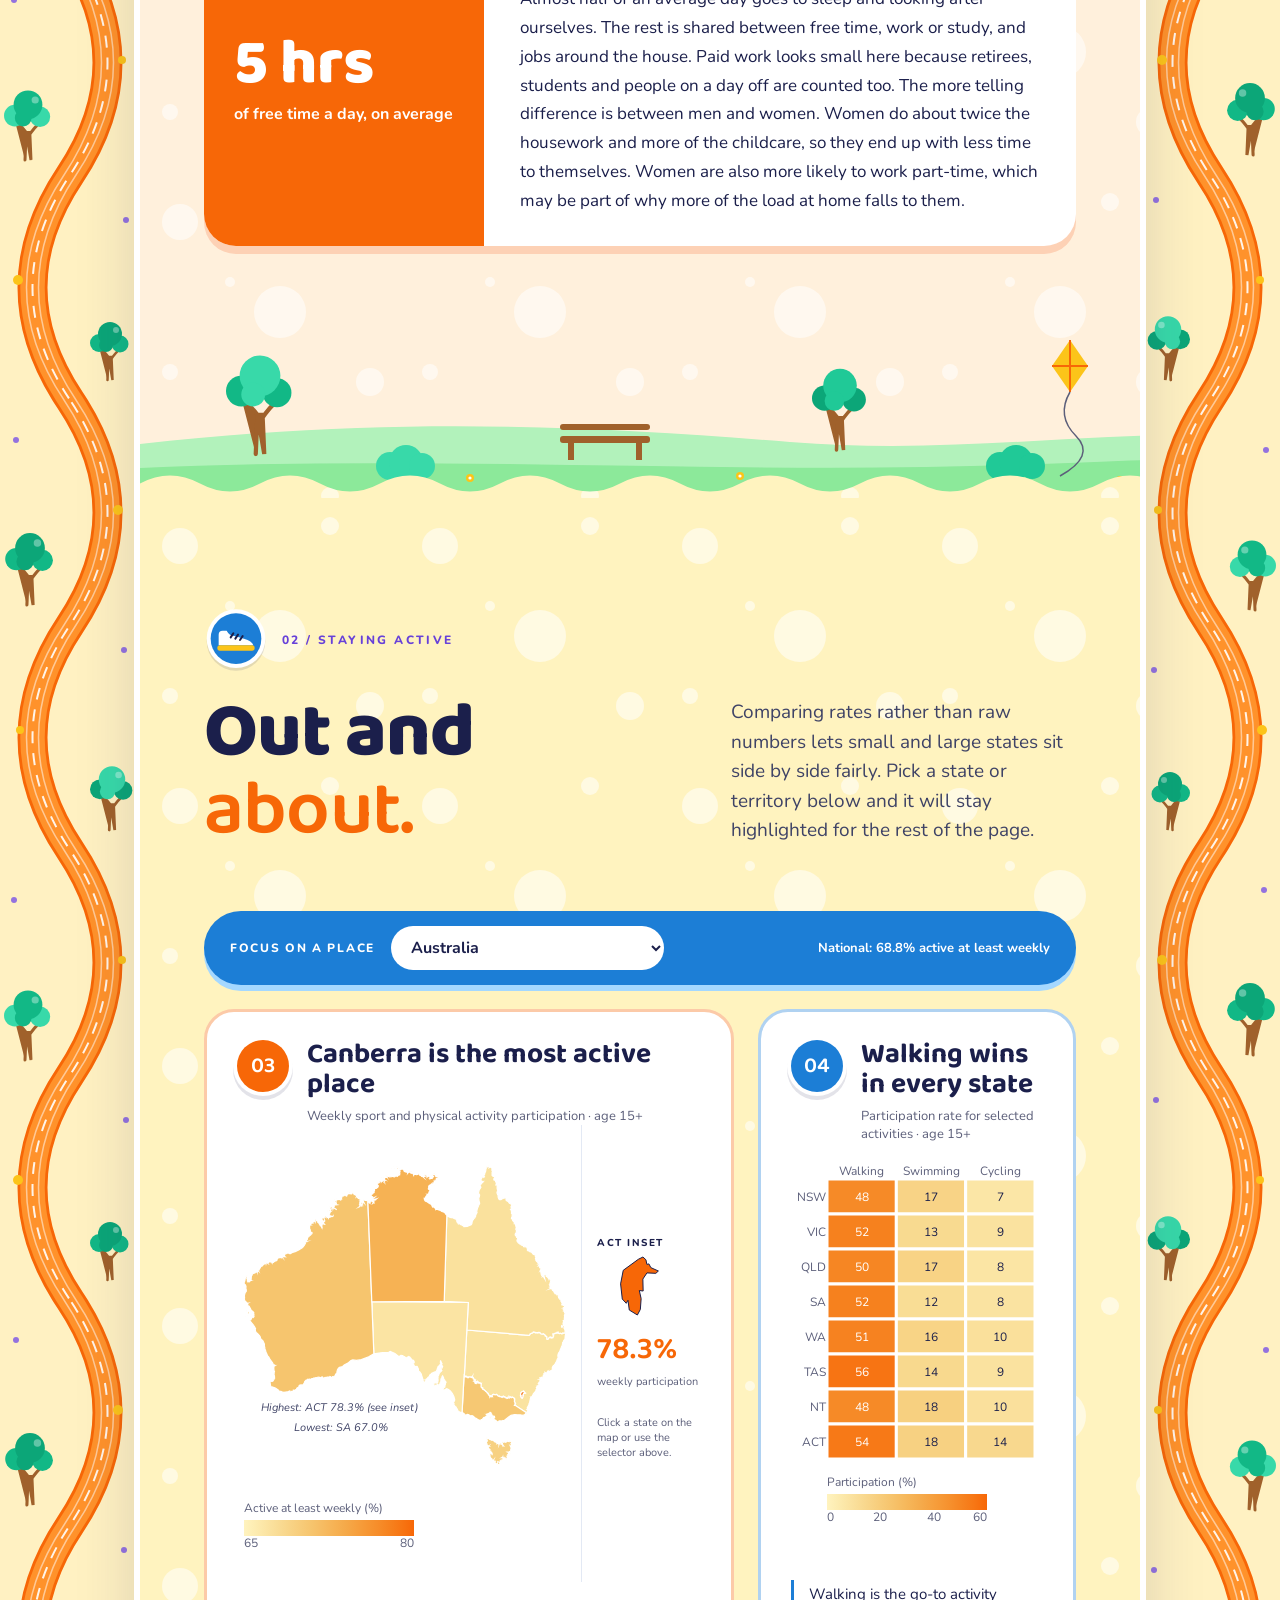
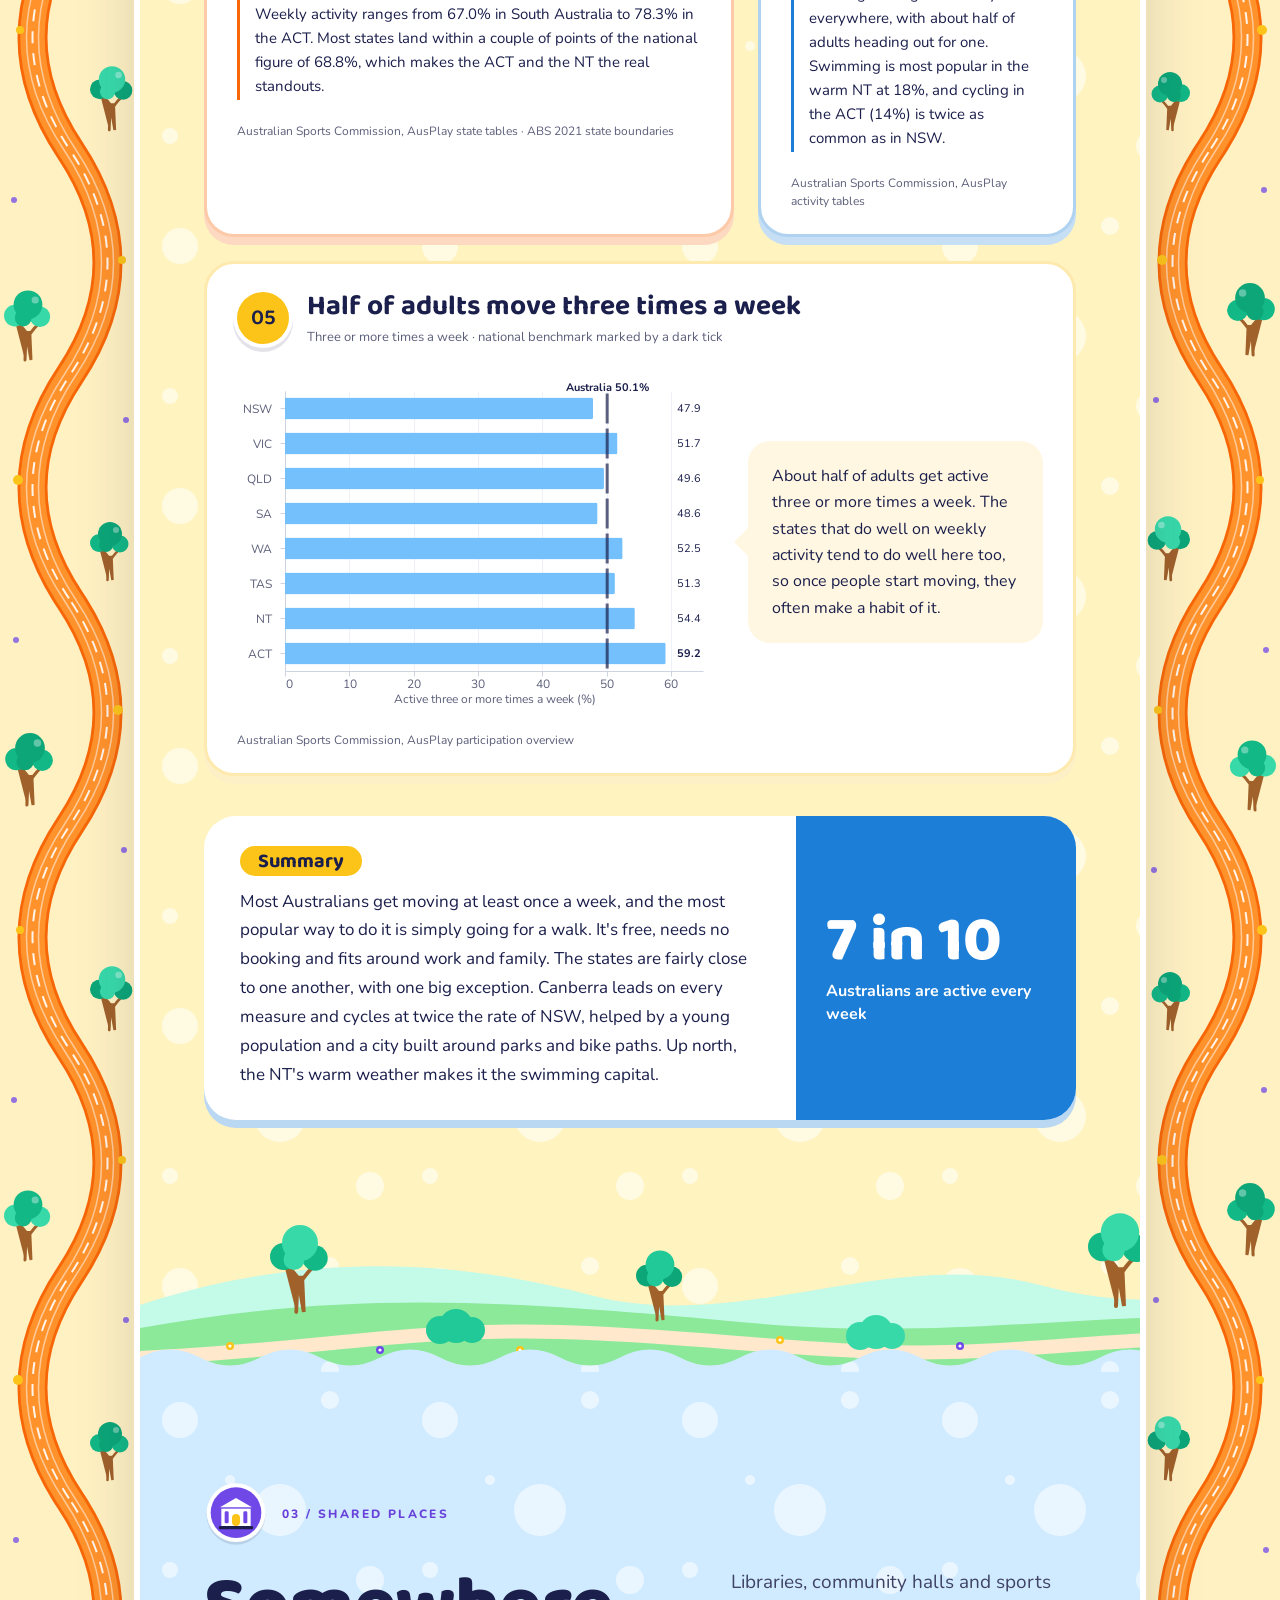
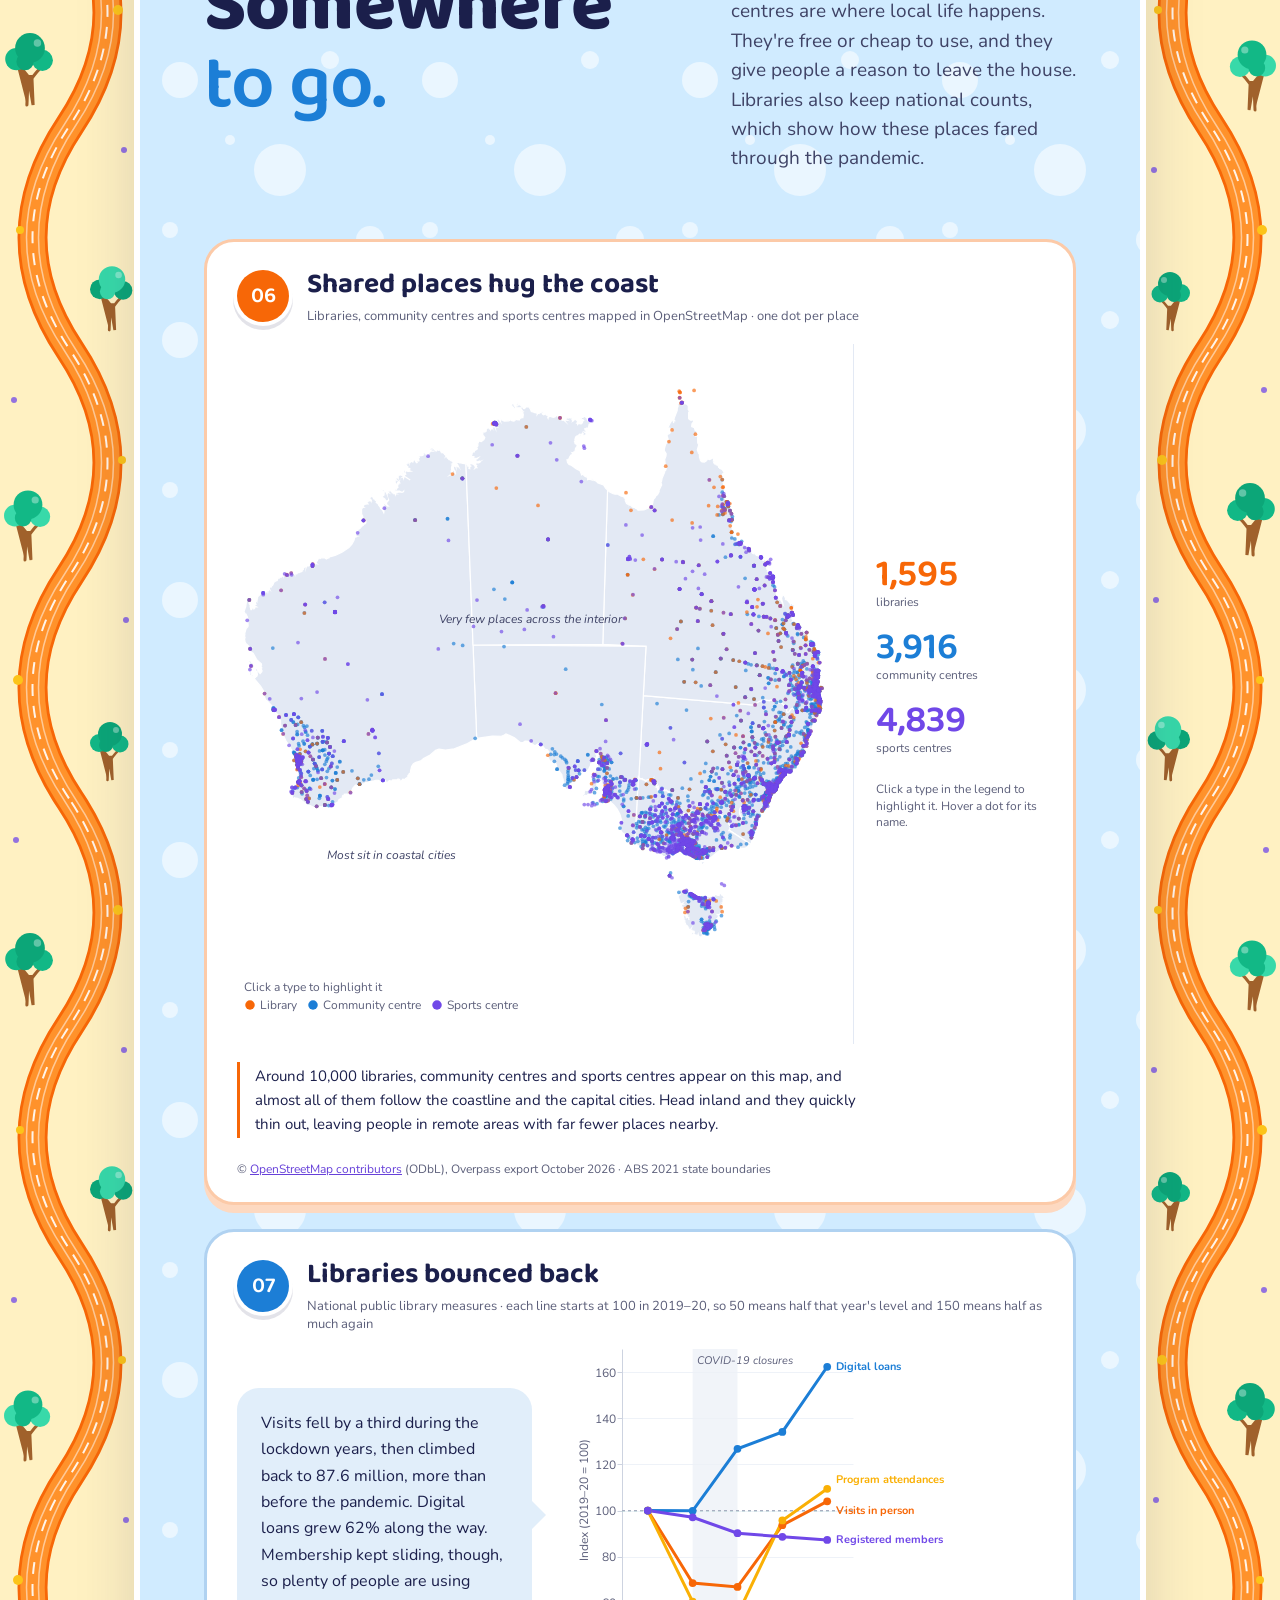
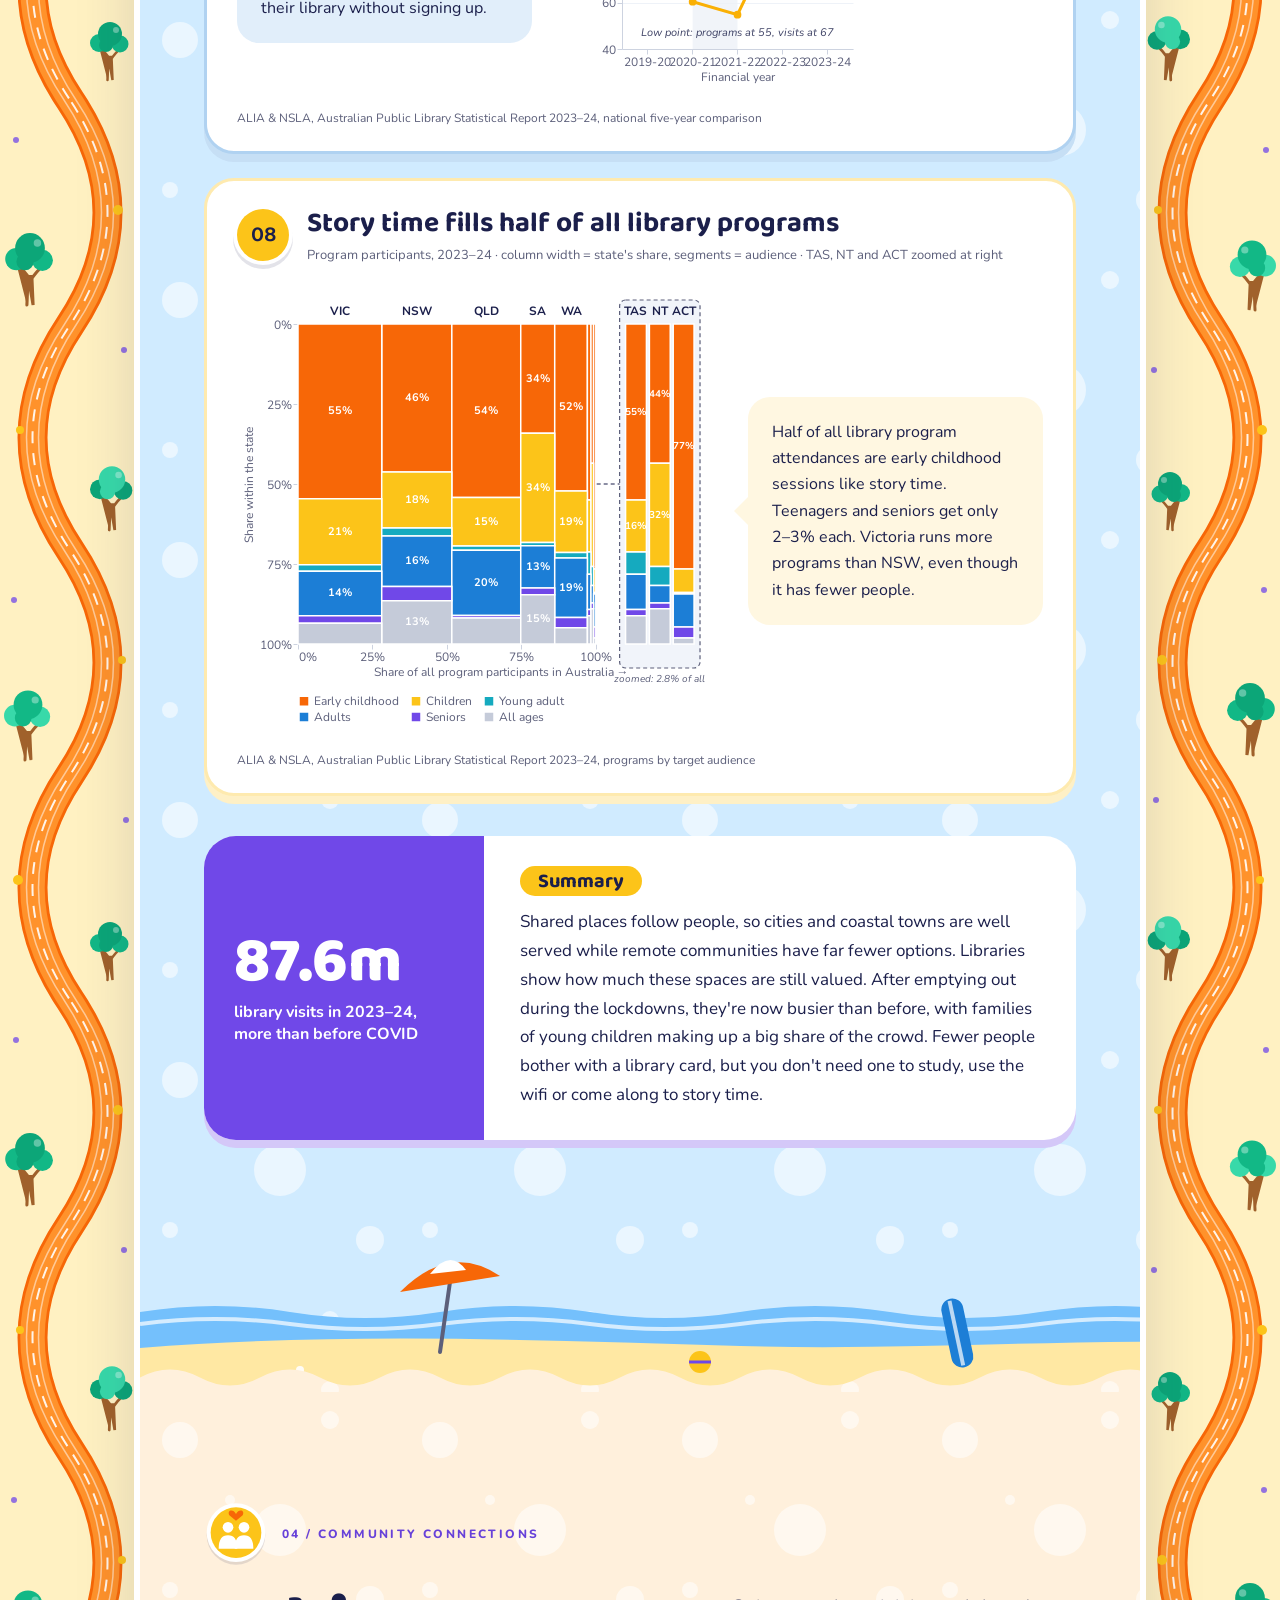
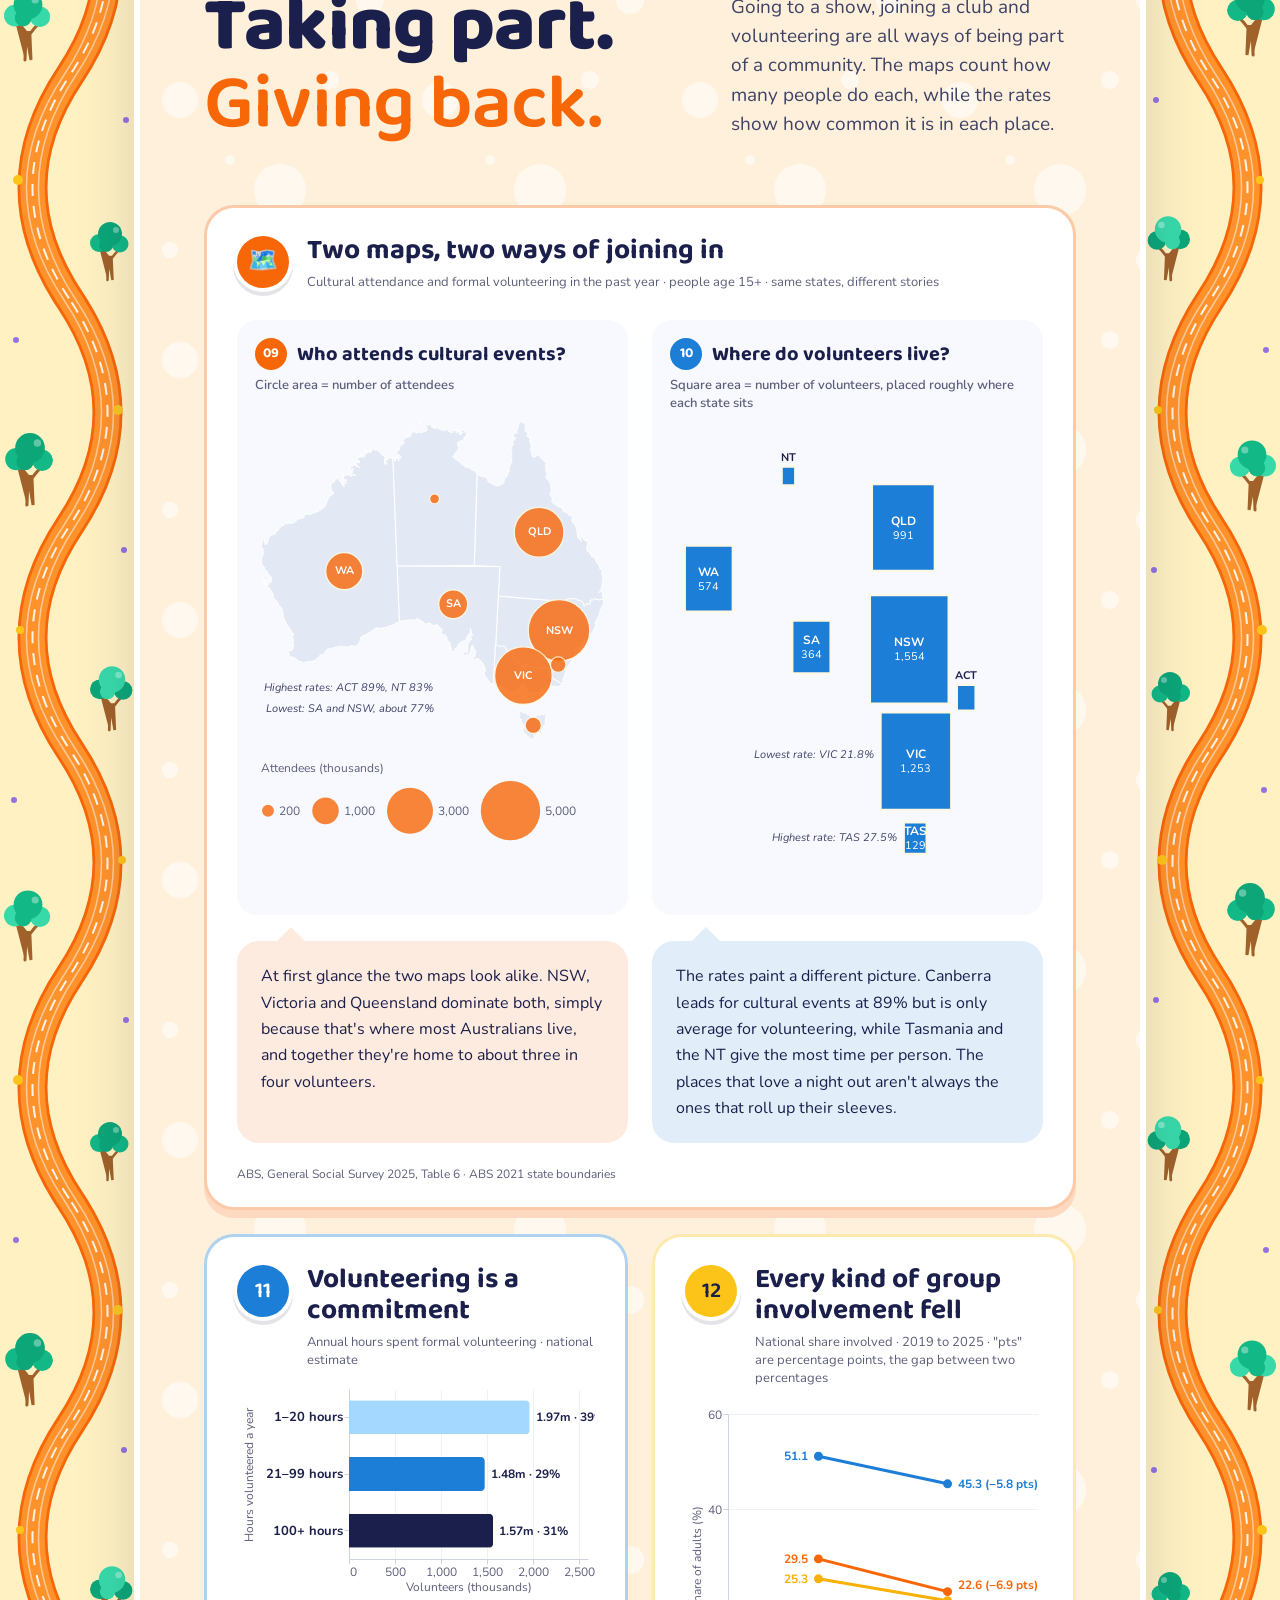
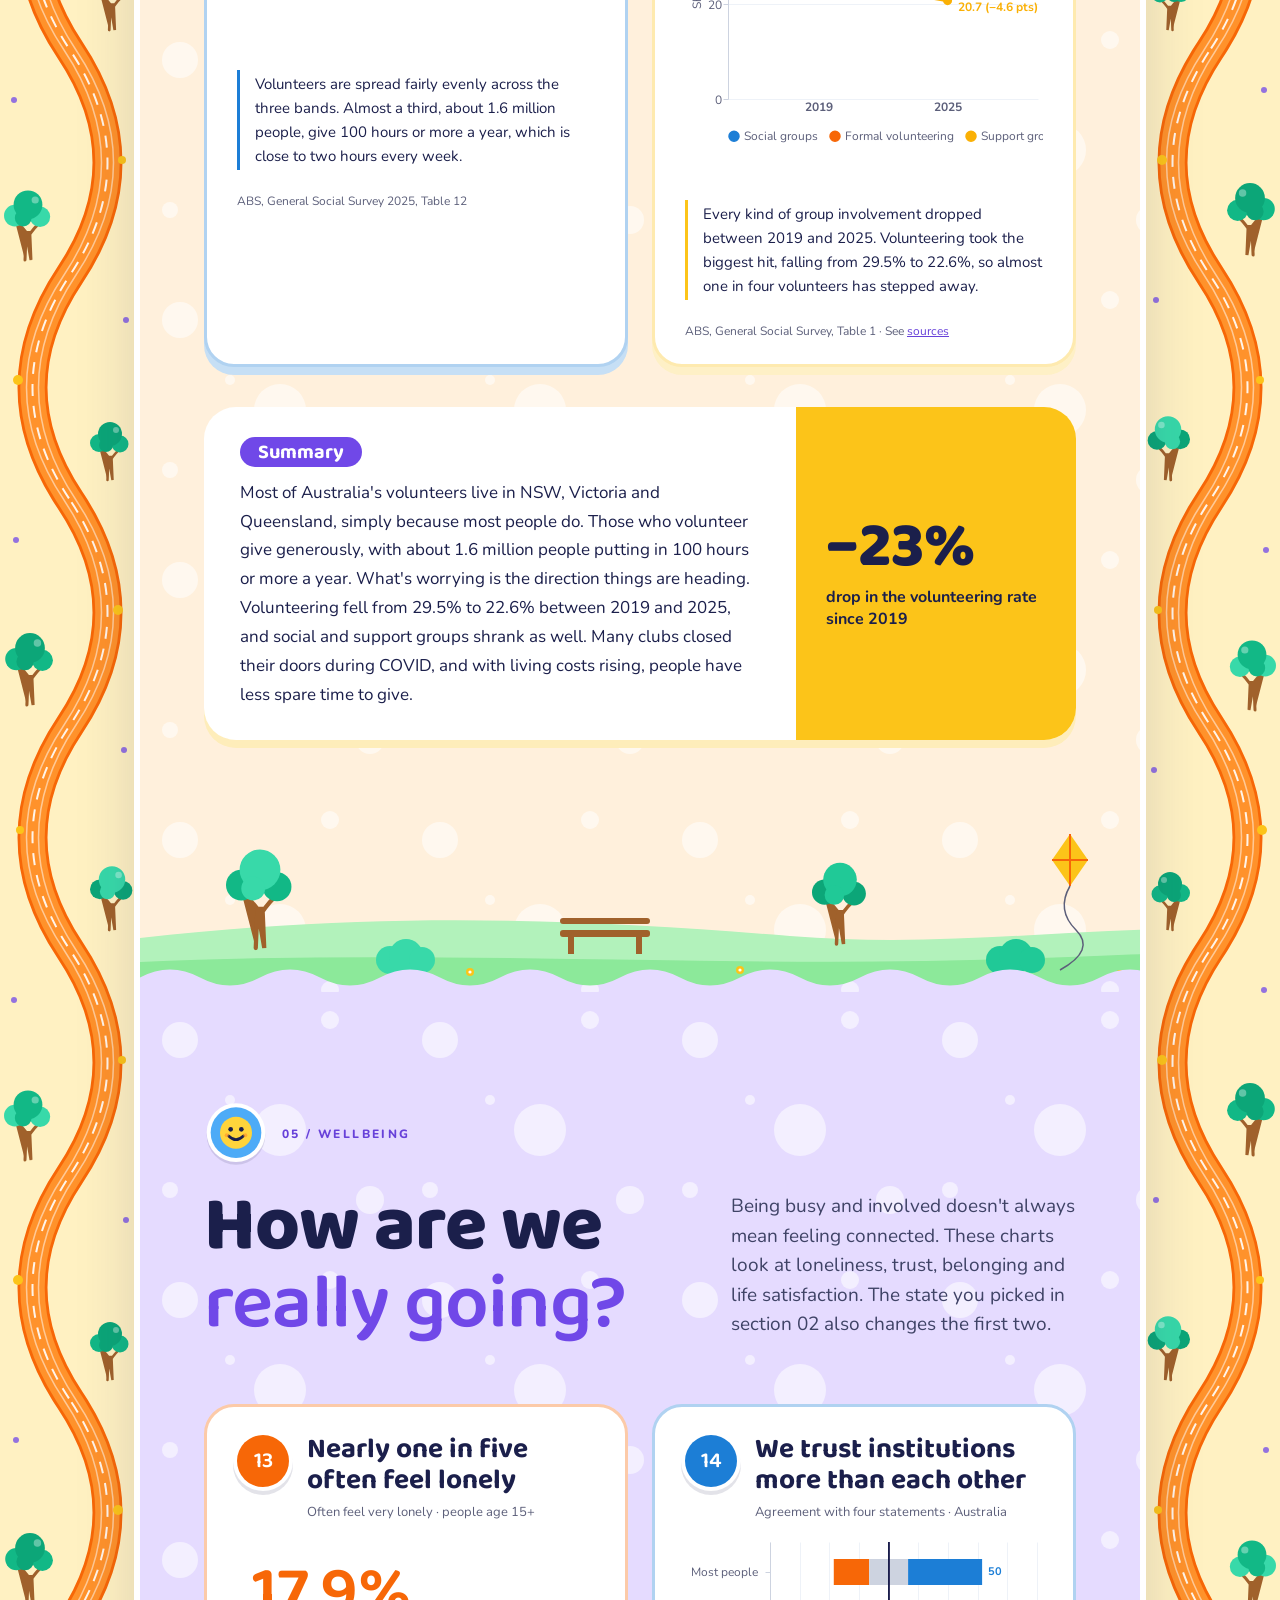
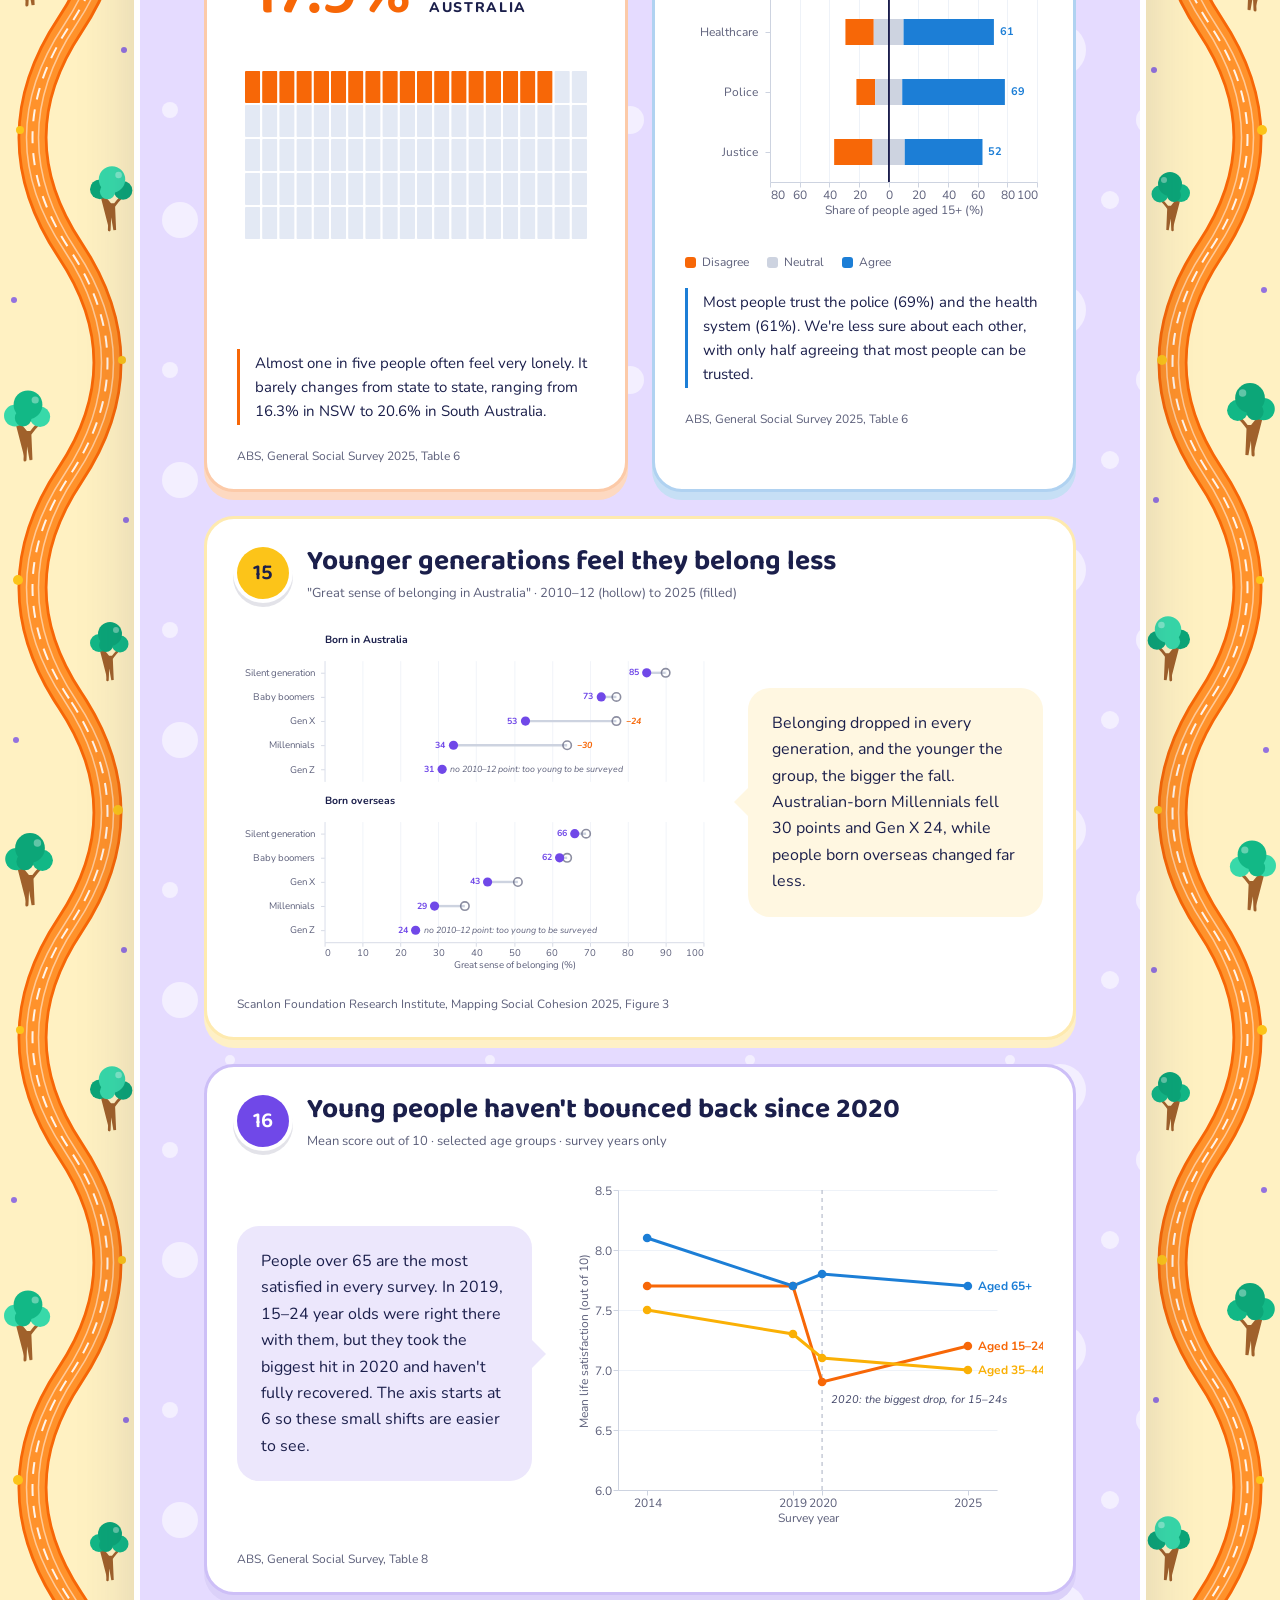
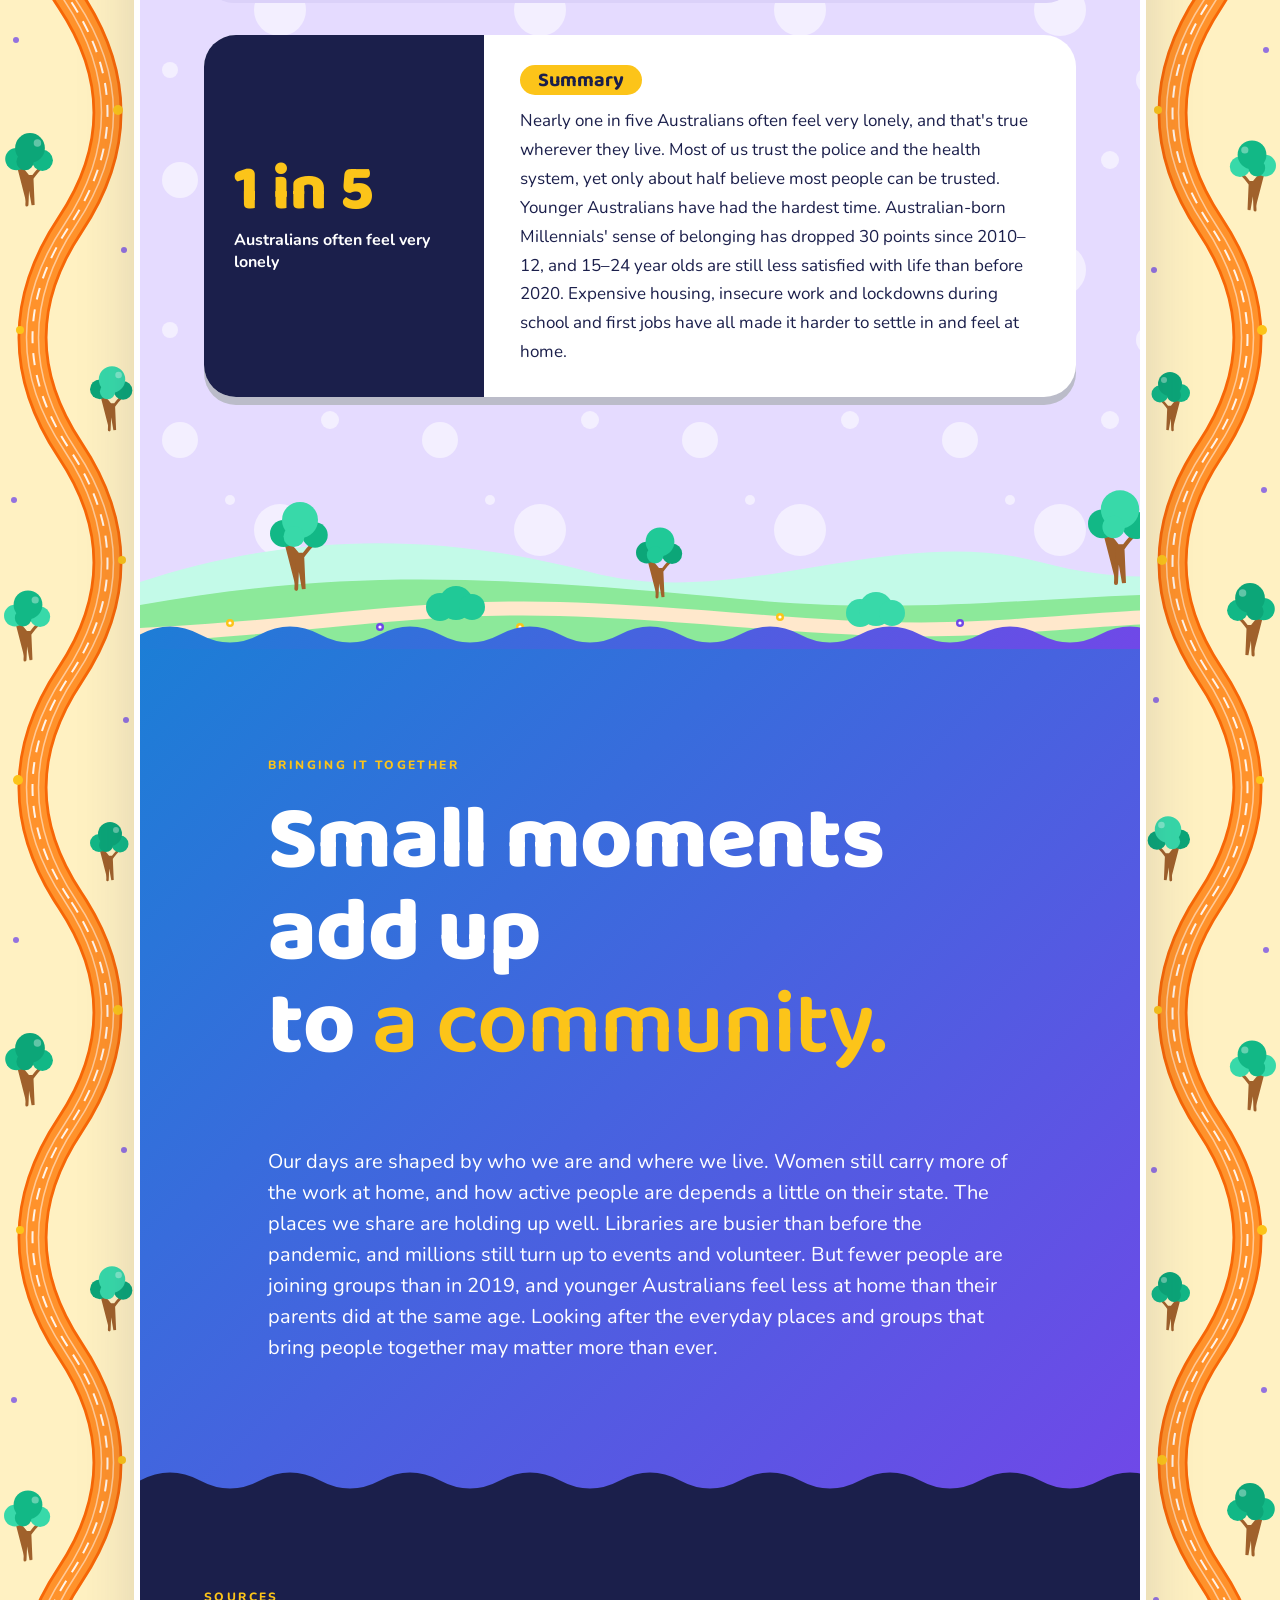
==== commit 9984cb88: "Update AI acknowledgement in footer Co-Authored-By: Claude Opus 5.5 <noreply@anthropic.com>" ====
--- a/docs/index.html
+++ b/docs/index.html
@@ -118,7 +118,7 @@
 
     <section class="closing"><p class="eyebrow">BRINGING IT TOGETHER</p><h2>Small moments add up<br>to <em>a community.</em></h2><p>Our days are shaped by who we are and where we live. Women still carry more of the work at home, and how active people are depends a little on their state. The places we share are holding up well. Libraries are busier than before the pandemic, and millions still turn up to events and volunteer. But fewer people are joining groups than in 2019, and younger Australians feel less at home than their parents did at the same age. Looking after the everyday places and groups that bring people together may matter more than ever.</p></section>
 
-    <footer id="sources"><div><p class="eyebrow">SOURCES</p><h2>Behind the numbers.</h2><ol class="source-list"><li><span>ABS, How Australians Use Their Time 2020–21</span><a href="https://www.abs.gov.au/statistics/people/people-and-communities/how-australians-use-their-time/latest-release" target="_blank" rel="noopener">https://www.abs.gov.au/statistics/people/people-and-communities/how-australians-use-their-time/latest-release</a></li><li><span>ABS, General Social Survey: Summary Results, Australia 2025</span><a href="https://www.abs.gov.au/statistics/people/people-and-communities/general-social-survey-summary-results-australia/latest-release" target="_blank" rel="noopener">https://www.abs.gov.au/statistics/people/people-and-communities/general-social-survey-summary-results-australia/latest-release</a></li><li><span>Australian Sports Commission, AusPlay</span><a href="https://www.sportaus.gov.au/ausplay" target="_blank" rel="noopener">https://www.sportaus.gov.au/ausplay</a></li><li><span>ALIA &amp; NSLA, Australian Public Library Statistical Report 2023–24</span><a href="https://read.alia.org.au/library-statistics" target="_blank" rel="noopener">https://read.alia.org.au/library-statistics</a></li><li><span>Scanlon Foundation Research Institute, Mapping Social Cohesion 2025</span><a href="https://scanloninstitute.org.au/mapping-social-cohesion-2025/" target="_blank" rel="noopener">https://scanloninstitute.org.au/mapping-social-cohesion-2025/</a></li><li><span>© OpenStreetMap contributors (ODbL)</span><a href="https://www.openstreetmap.org/copyright" target="_blank" rel="noopener">https://www.openstreetmap.org/copyright</a></li><li><span>ABS, ASGS Edition 3 digital boundary files (2021 states and territories)</span><a href="https://www.abs.gov.au/statistics/standards/australian-statistical-geography-standard-asgs/edition-3-july-2021-june-2026/access-and-downloads/digital-boundary-files" target="_blank" rel="noopener">https://www.abs.gov.au/statistics/standards/australian-statistical-geography-standard-asgs/edition-3-july-2021-june-2026/access-and-downloads/digital-boundary-files</a></li></ol></div><div class="footer-meta"><span>EVERYDAY LIFE IN AUSTRALIA</span><span>FIT3179 DATA VISUALISATION 2 · TOPIC 25</span><span>Author: Kimberley Carlile (33882959) · Last updated 20 October 2026</span><span>Charts built with Vega-Lite and Vega. Generative AI was used to help with code, layout and copy editing.</span></div></footer>
+    <footer id="sources"><div><p class="eyebrow">SOURCES</p><h2>Behind the numbers.</h2><ol class="source-list"><li><span>ABS, How Australians Use Their Time 2020–21</span><a href="https://www.abs.gov.au/statistics/people/people-and-communities/how-australians-use-their-time/latest-release" target="_blank" rel="noopener">https://www.abs.gov.au/statistics/people/people-and-communities/how-australians-use-their-time/latest-release</a></li><li><span>ABS, General Social Survey: Summary Results, Australia 2025</span><a href="https://www.abs.gov.au/statistics/people/people-and-communities/general-social-survey-summary-results-australia/latest-release" target="_blank" rel="noopener">https://www.abs.gov.au/statistics/people/people-and-communities/general-social-survey-summary-results-australia/latest-release</a></li><li><span>Australian Sports Commission, AusPlay</span><a href="https://www.sportaus.gov.au/ausplay" target="_blank" rel="noopener">https://www.sportaus.gov.au/ausplay</a></li><li><span>ALIA &amp; NSLA, Australian Public Library Statistical Report 2023–24</span><a href="https://read.alia.org.au/library-statistics" target="_blank" rel="noopener">https://read.alia.org.au/library-statistics</a></li><li><span>Scanlon Foundation Research Institute, Mapping Social Cohesion 2025</span><a href="https://scanloninstitute.org.au/mapping-social-cohesion-2025/" target="_blank" rel="noopener">https://scanloninstitute.org.au/mapping-social-cohesion-2025/</a></li><li><span>© OpenStreetMap contributors (ODbL)</span><a href="https://www.openstreetmap.org/copyright" target="_blank" rel="noopener">https://www.openstreetmap.org/copyright</a></li><li><span>ABS, ASGS Edition 3 digital boundary files (2021 states and territories)</span><a href="https://www.abs.gov.au/statistics/standards/australian-statistical-geography-standard-asgs/edition-3-july-2021-june-2026/access-and-downloads/digital-boundary-files" target="_blank" rel="noopener">https://www.abs.gov.au/statistics/standards/australian-statistical-geography-standard-asgs/edition-3-july-2021-june-2026/access-and-downloads/digital-boundary-files</a></li></ol></div><div class="footer-meta"><span>EVERYDAY LIFE IN AUSTRALIA</span><span>FIT3179 DATA VISUALISATION 2 · TOPIC 25</span><span>Author: Kimberley Carlile (33882959) · Last updated 20 October 2026</span><span>Charts built with Vega-Lite and Vega. Generative AI was used in this assignment.</span></div></footer>
   </main>
 </body>
 </html>
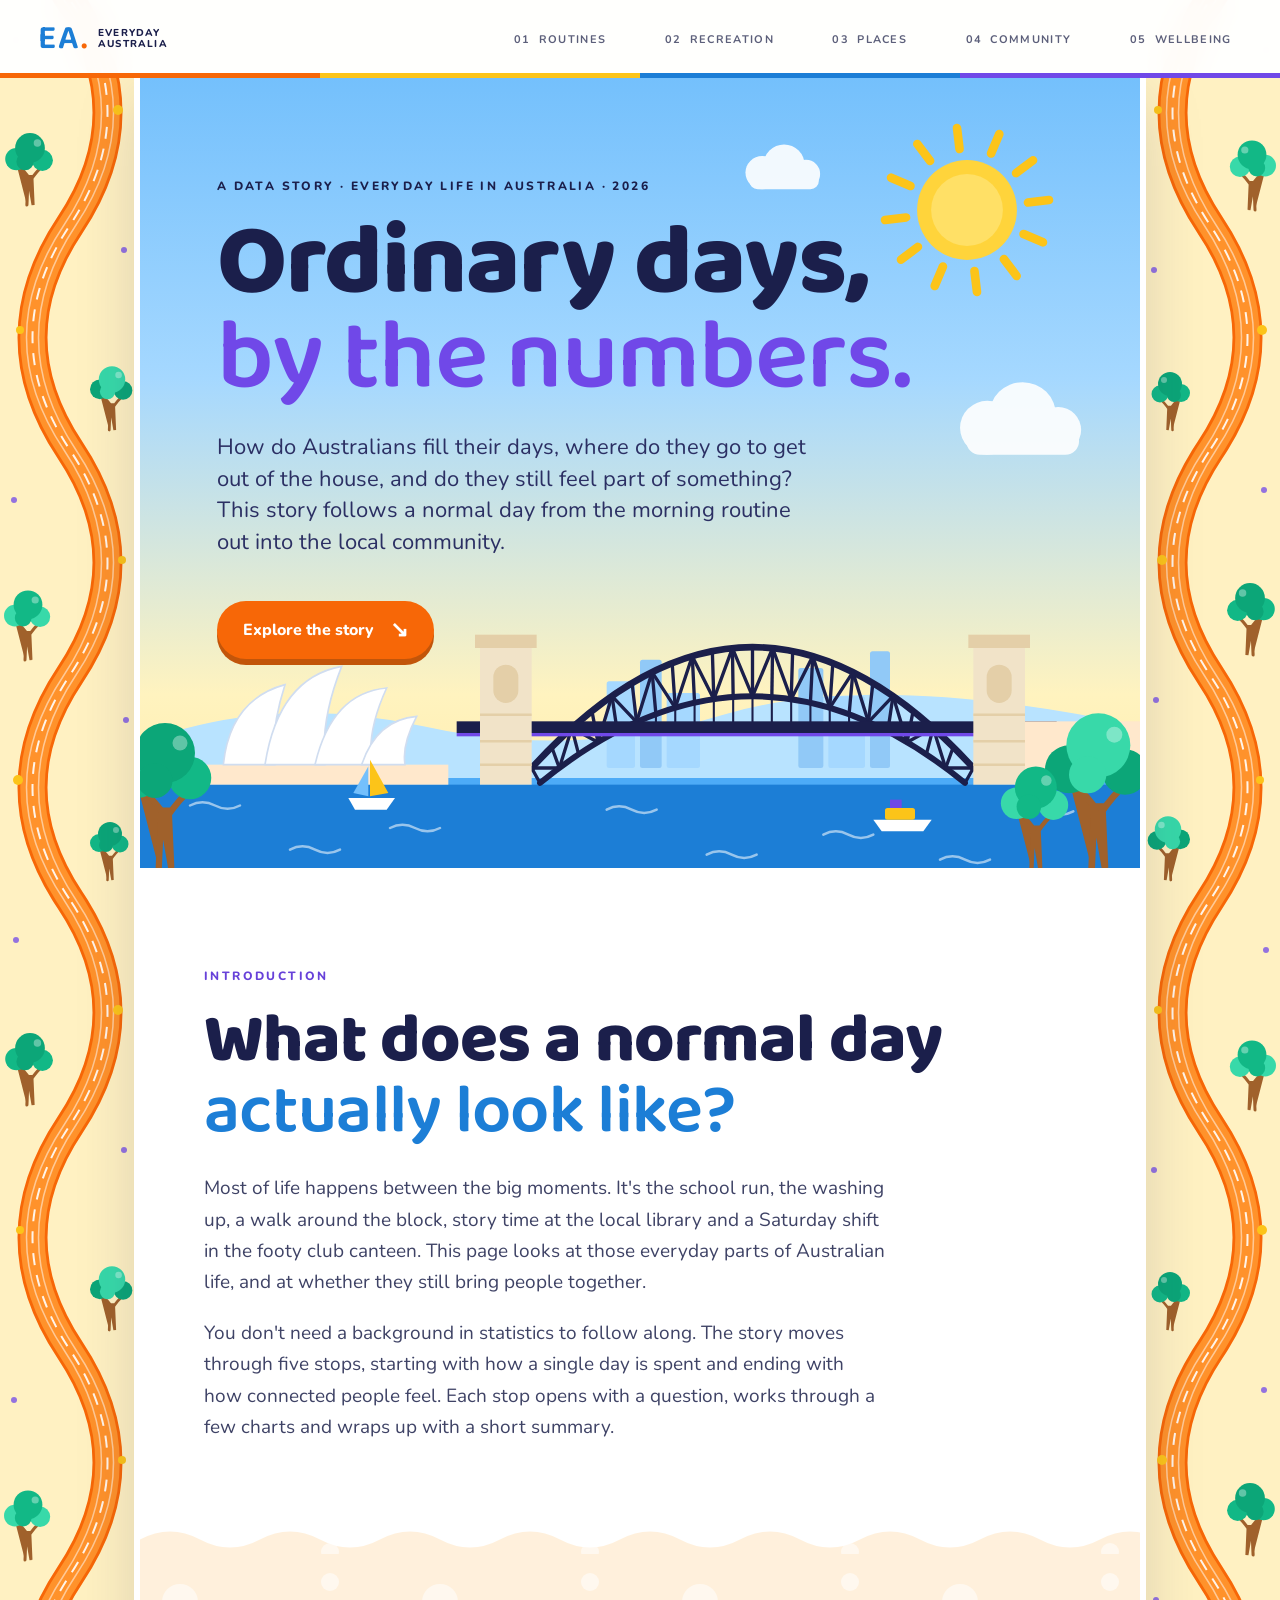
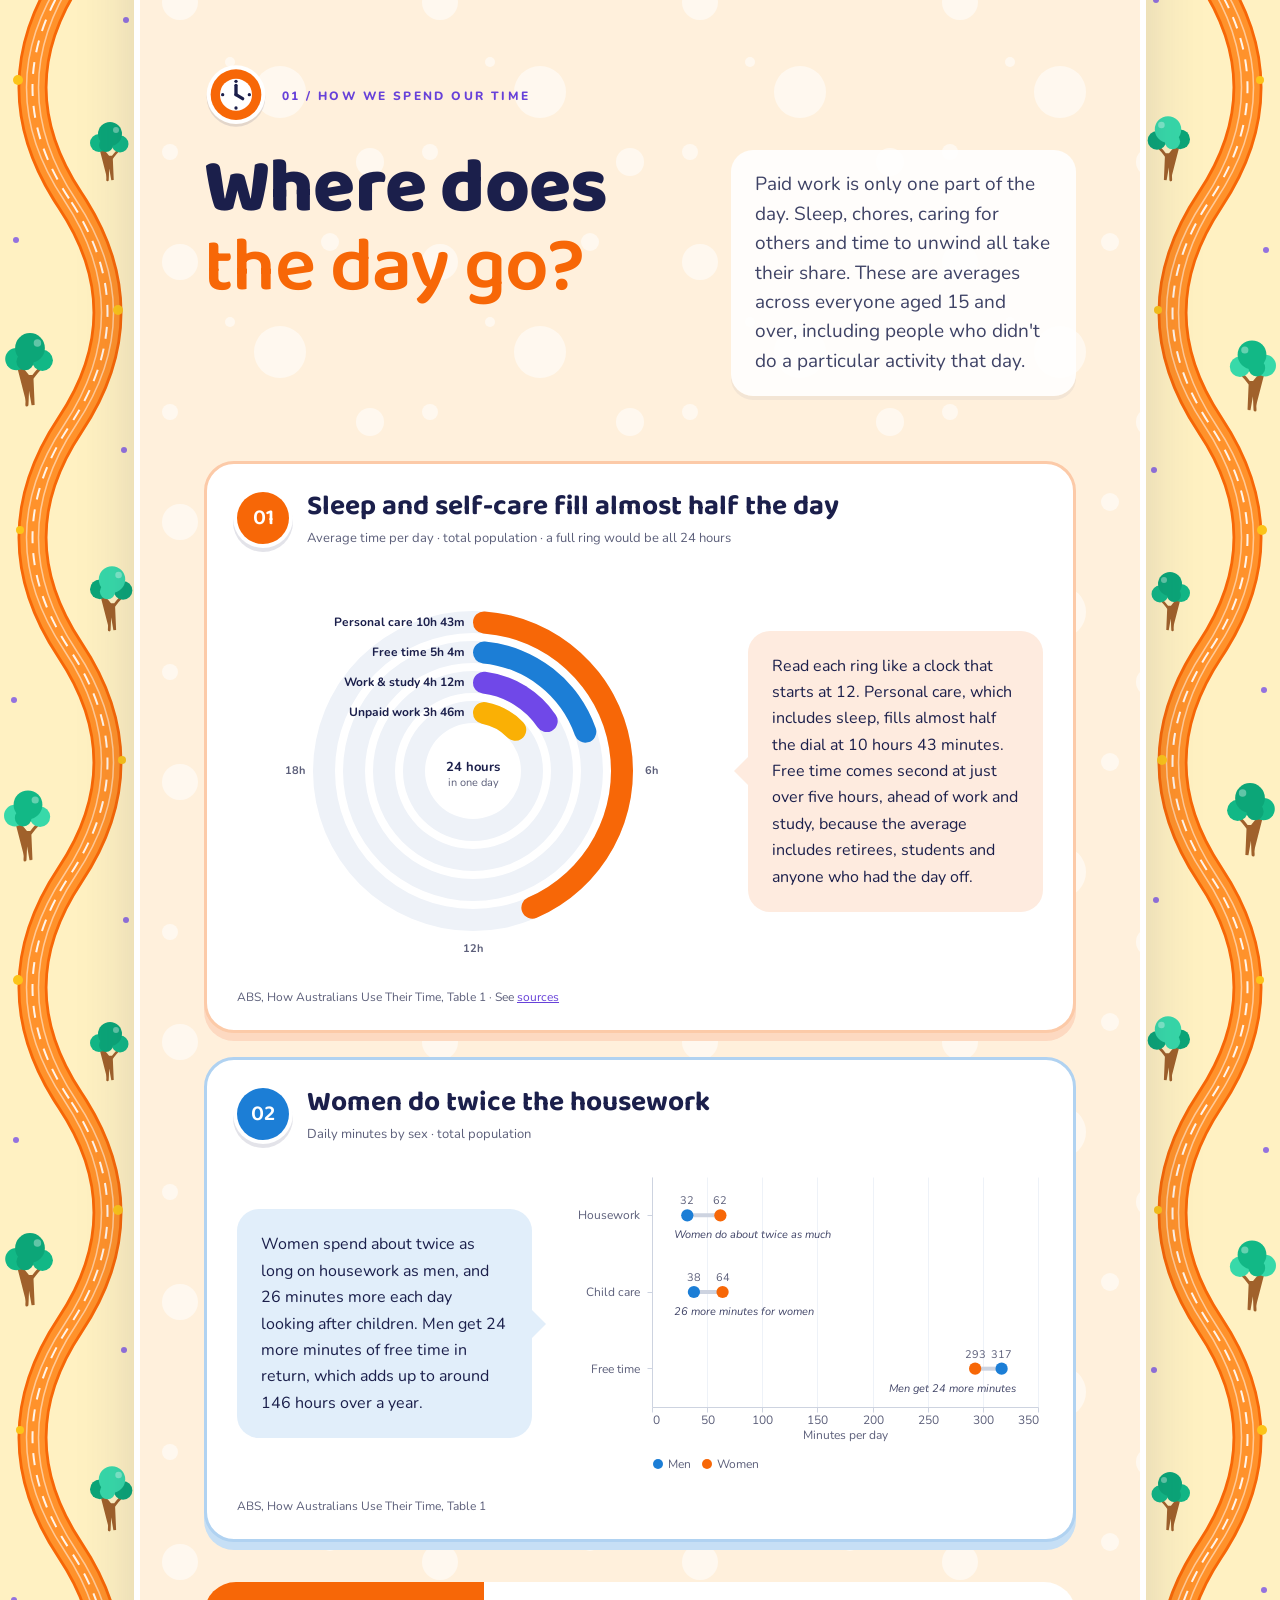
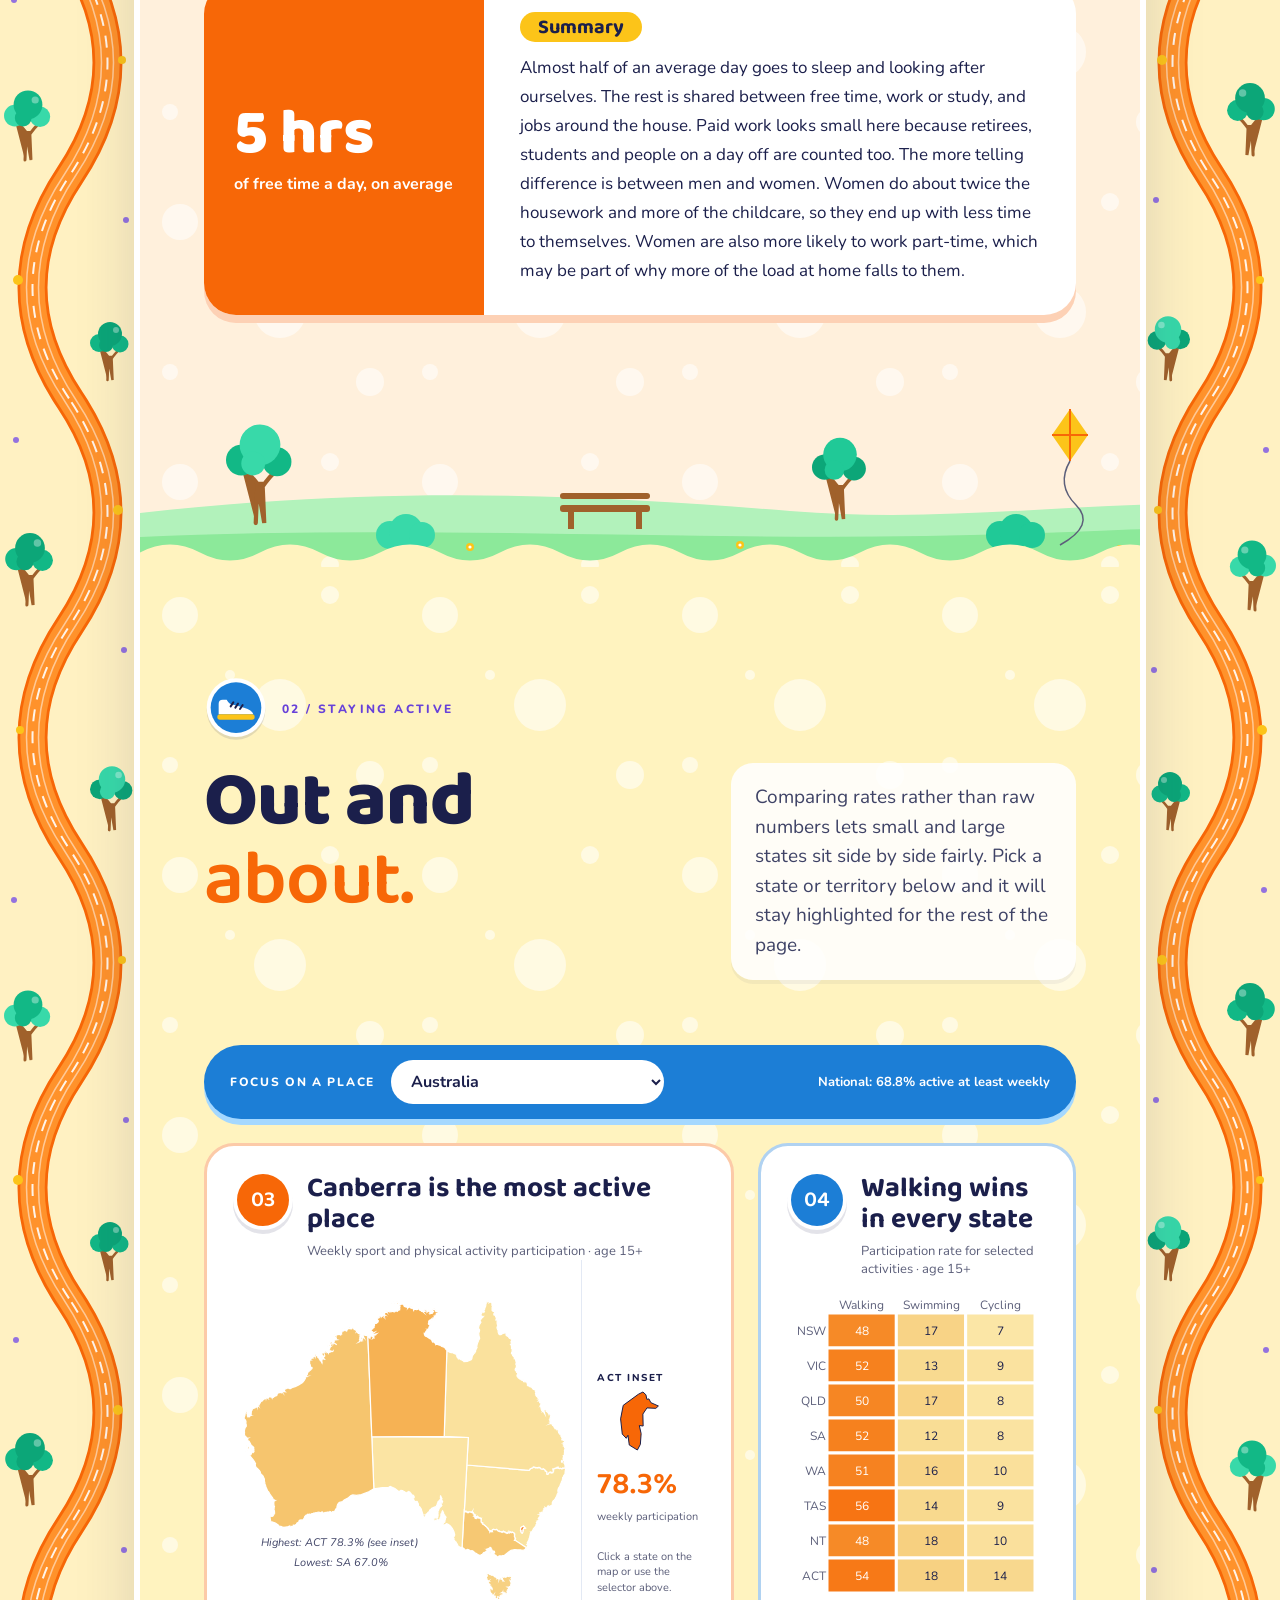
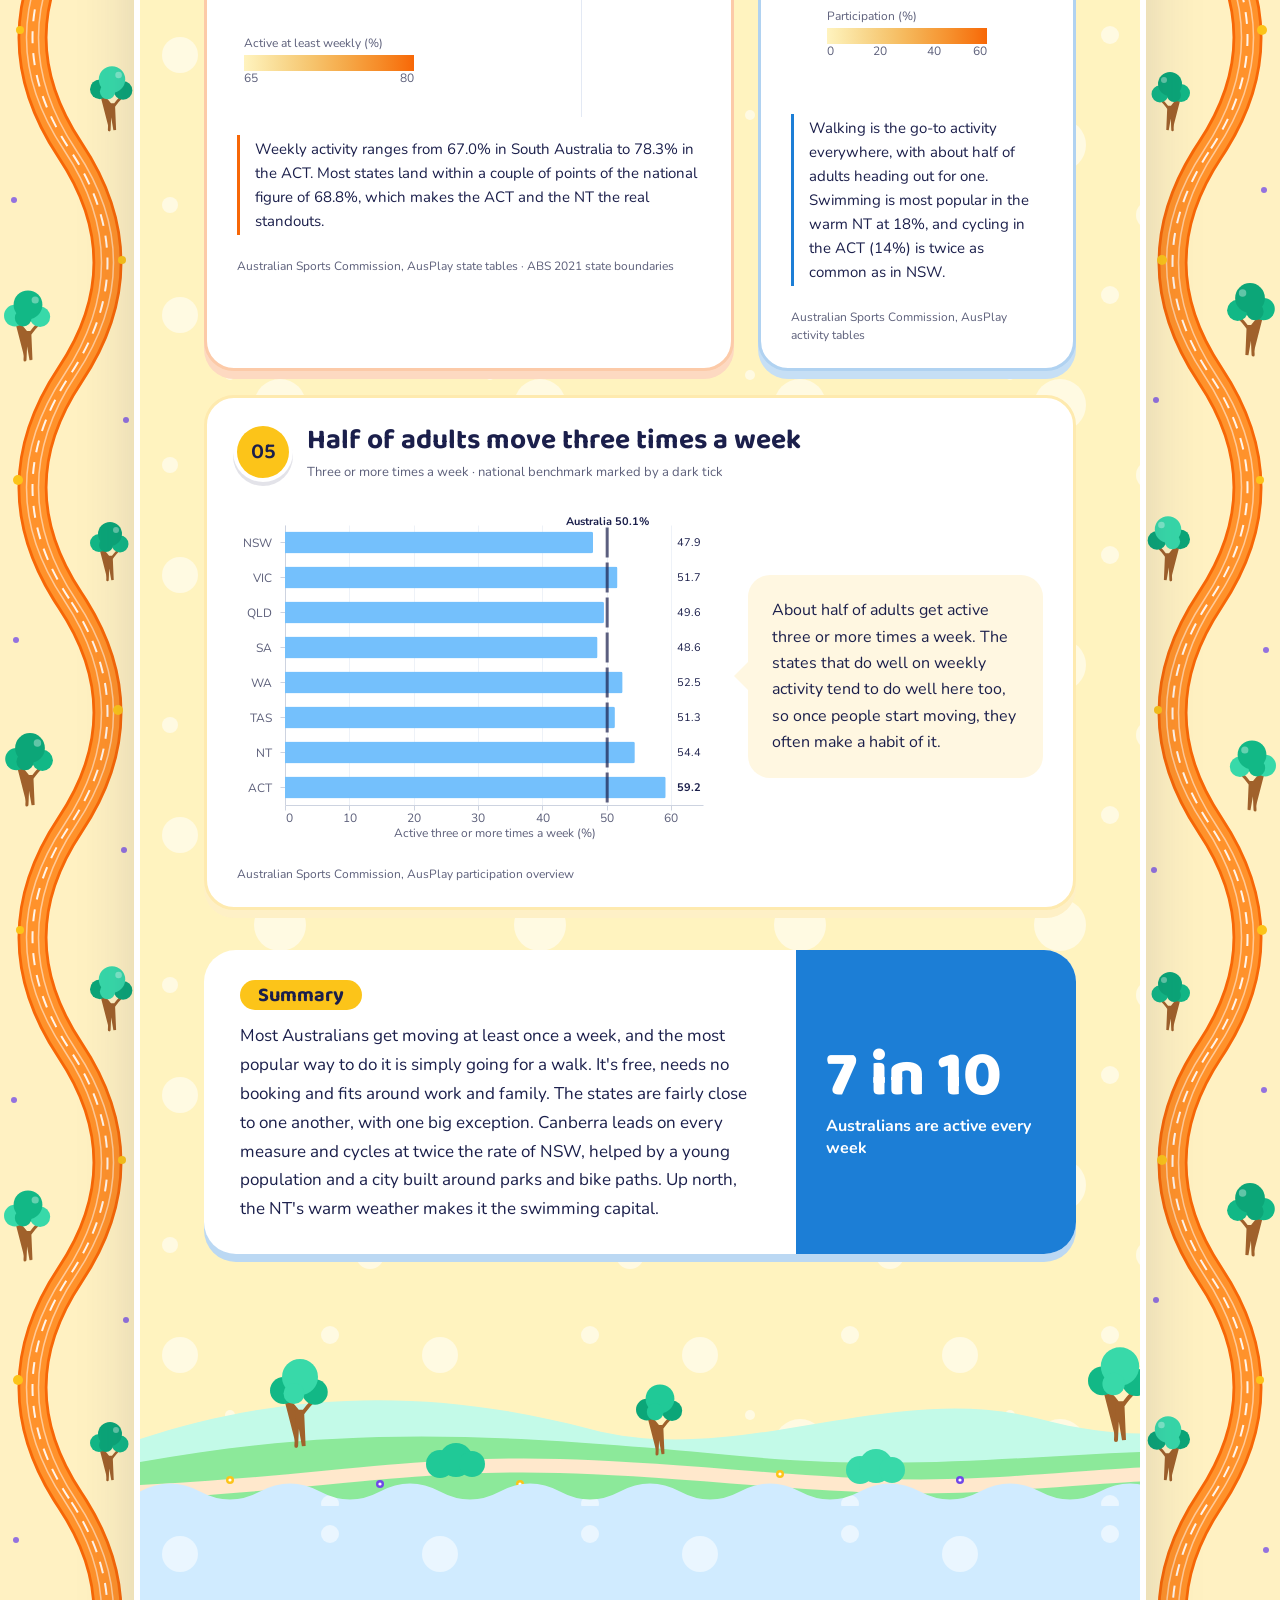
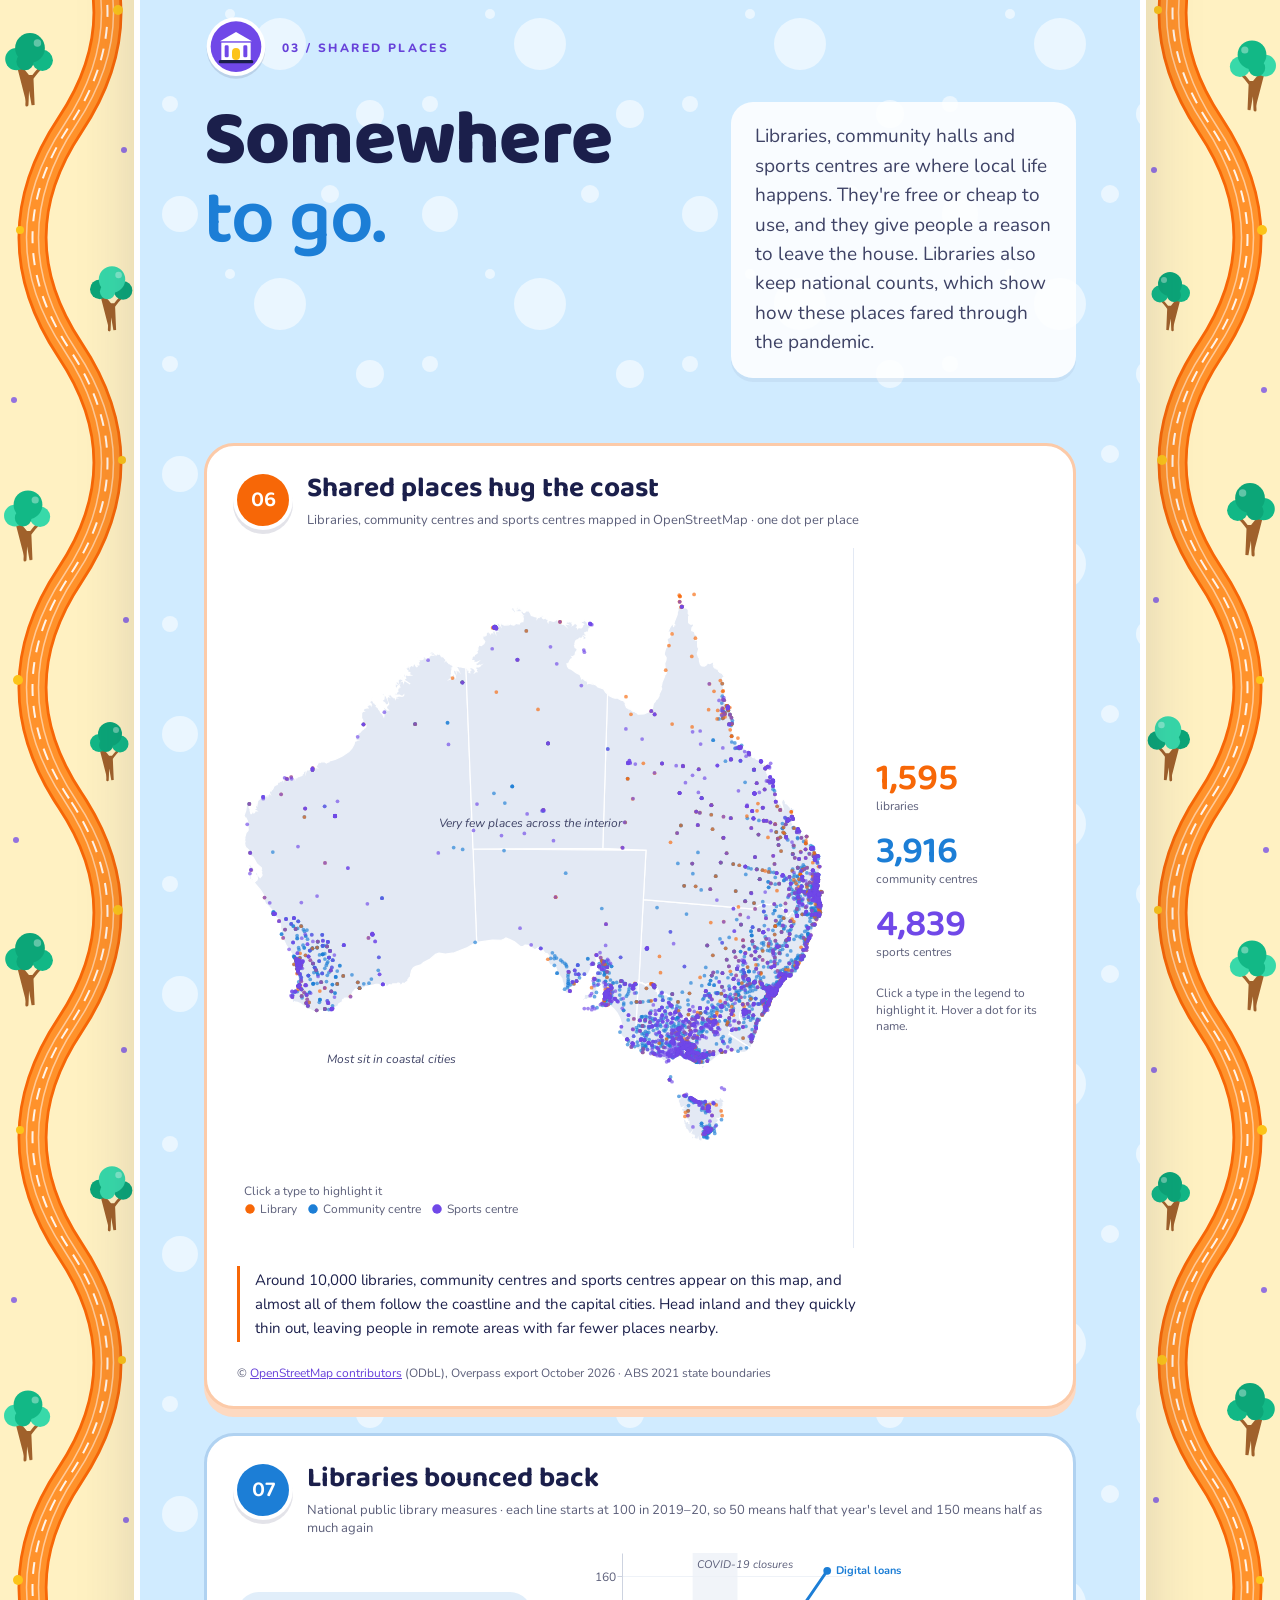
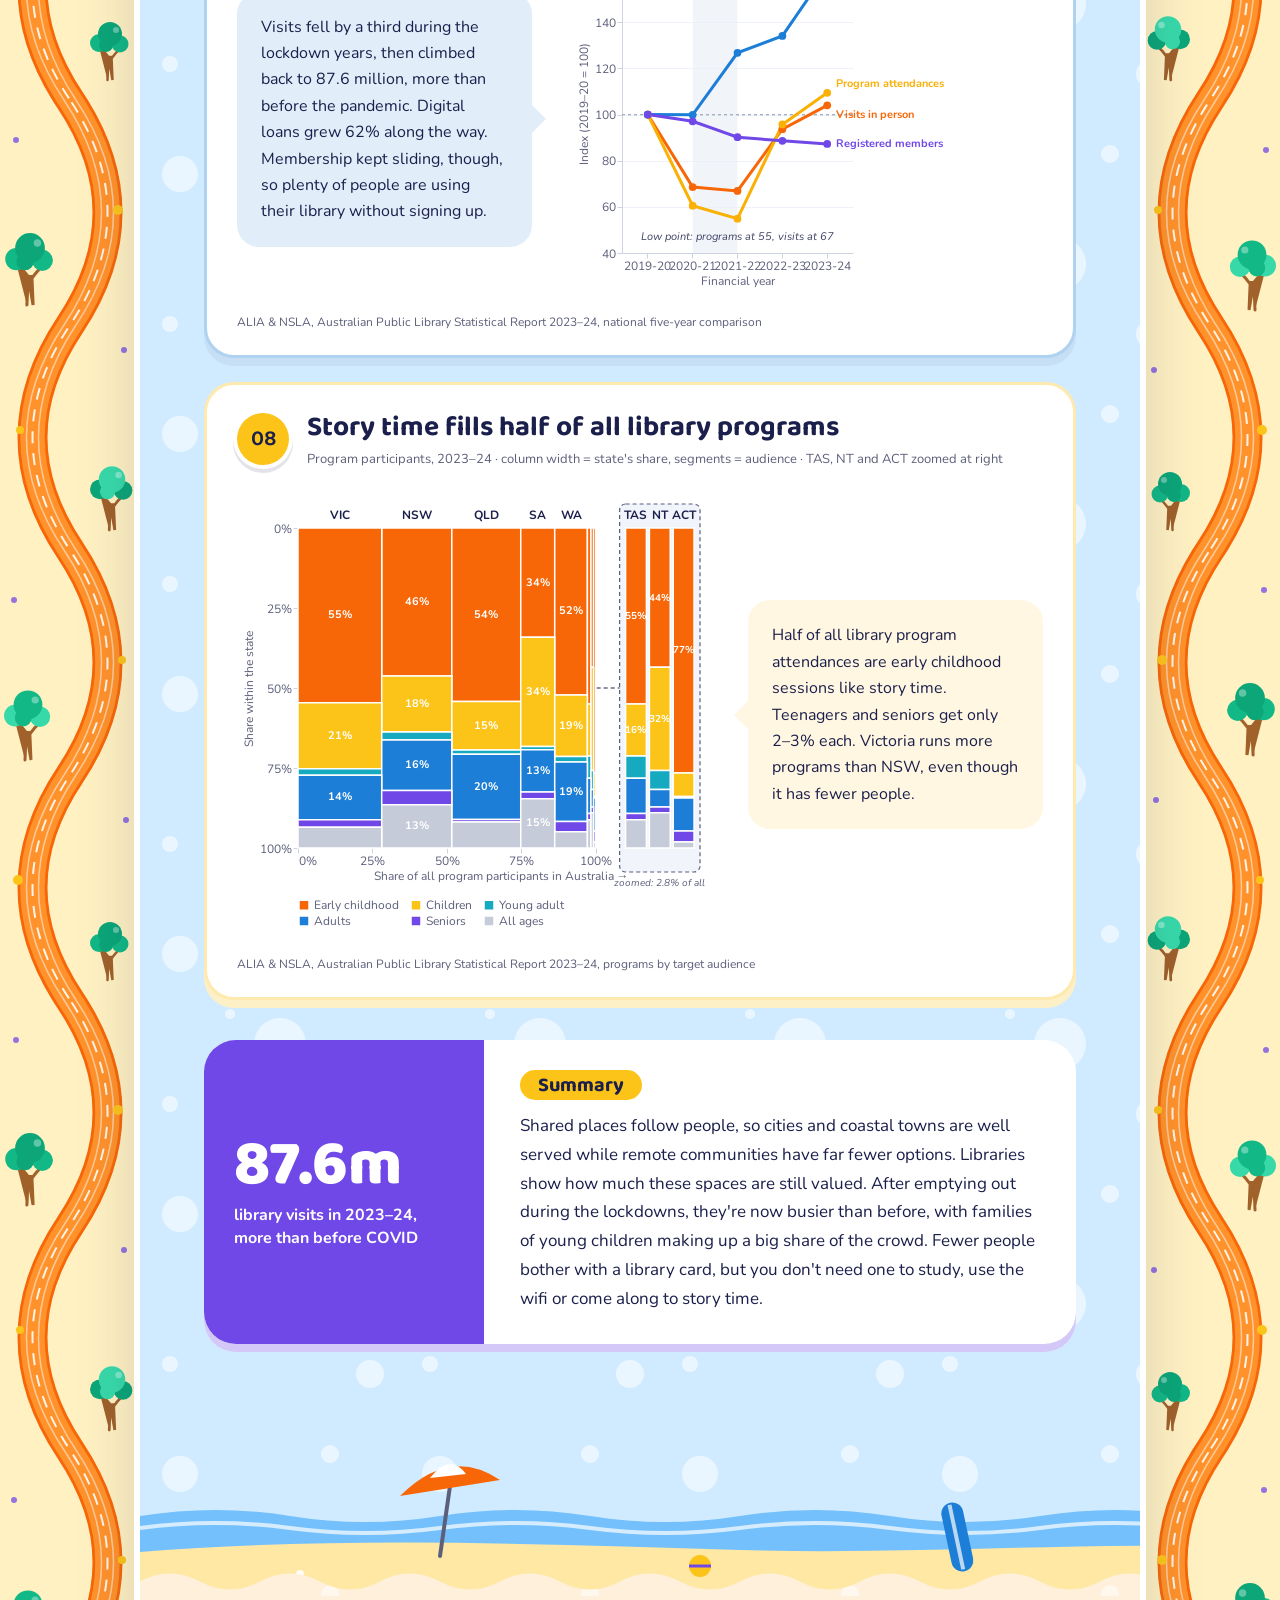
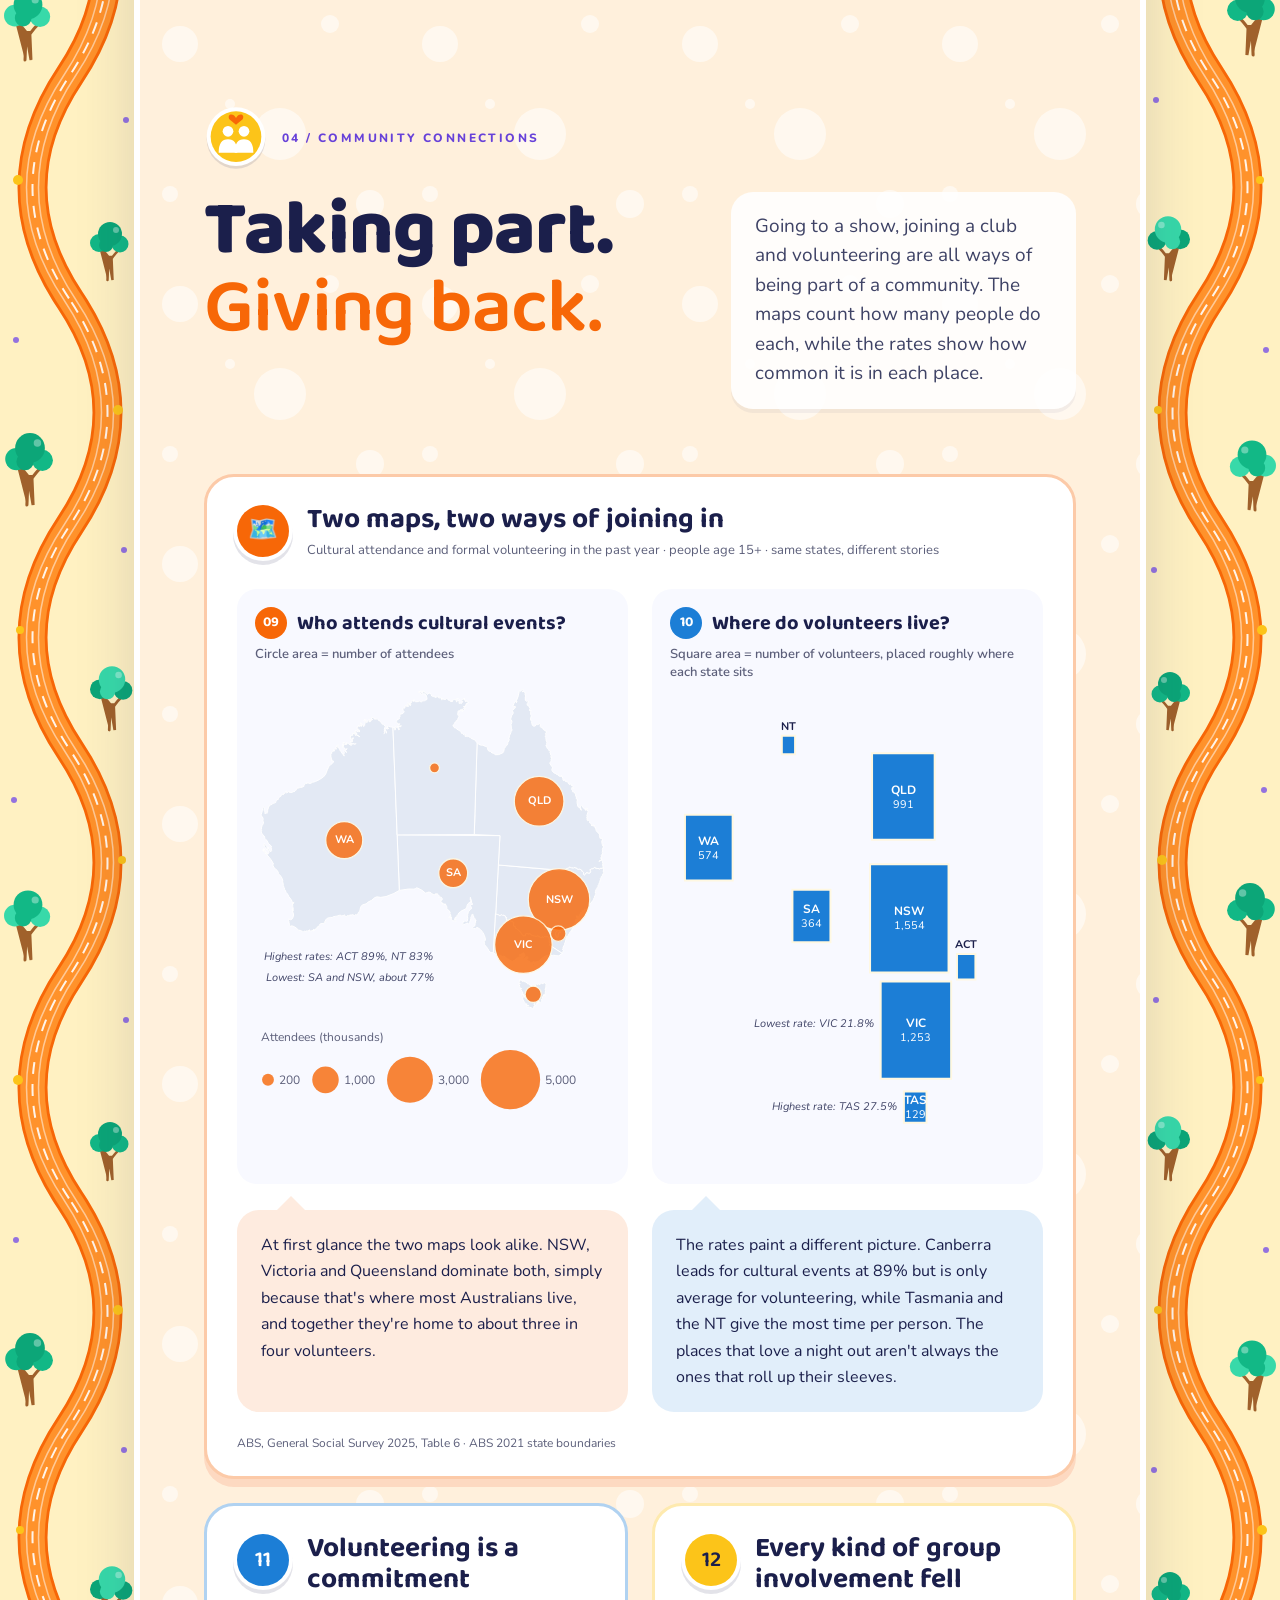
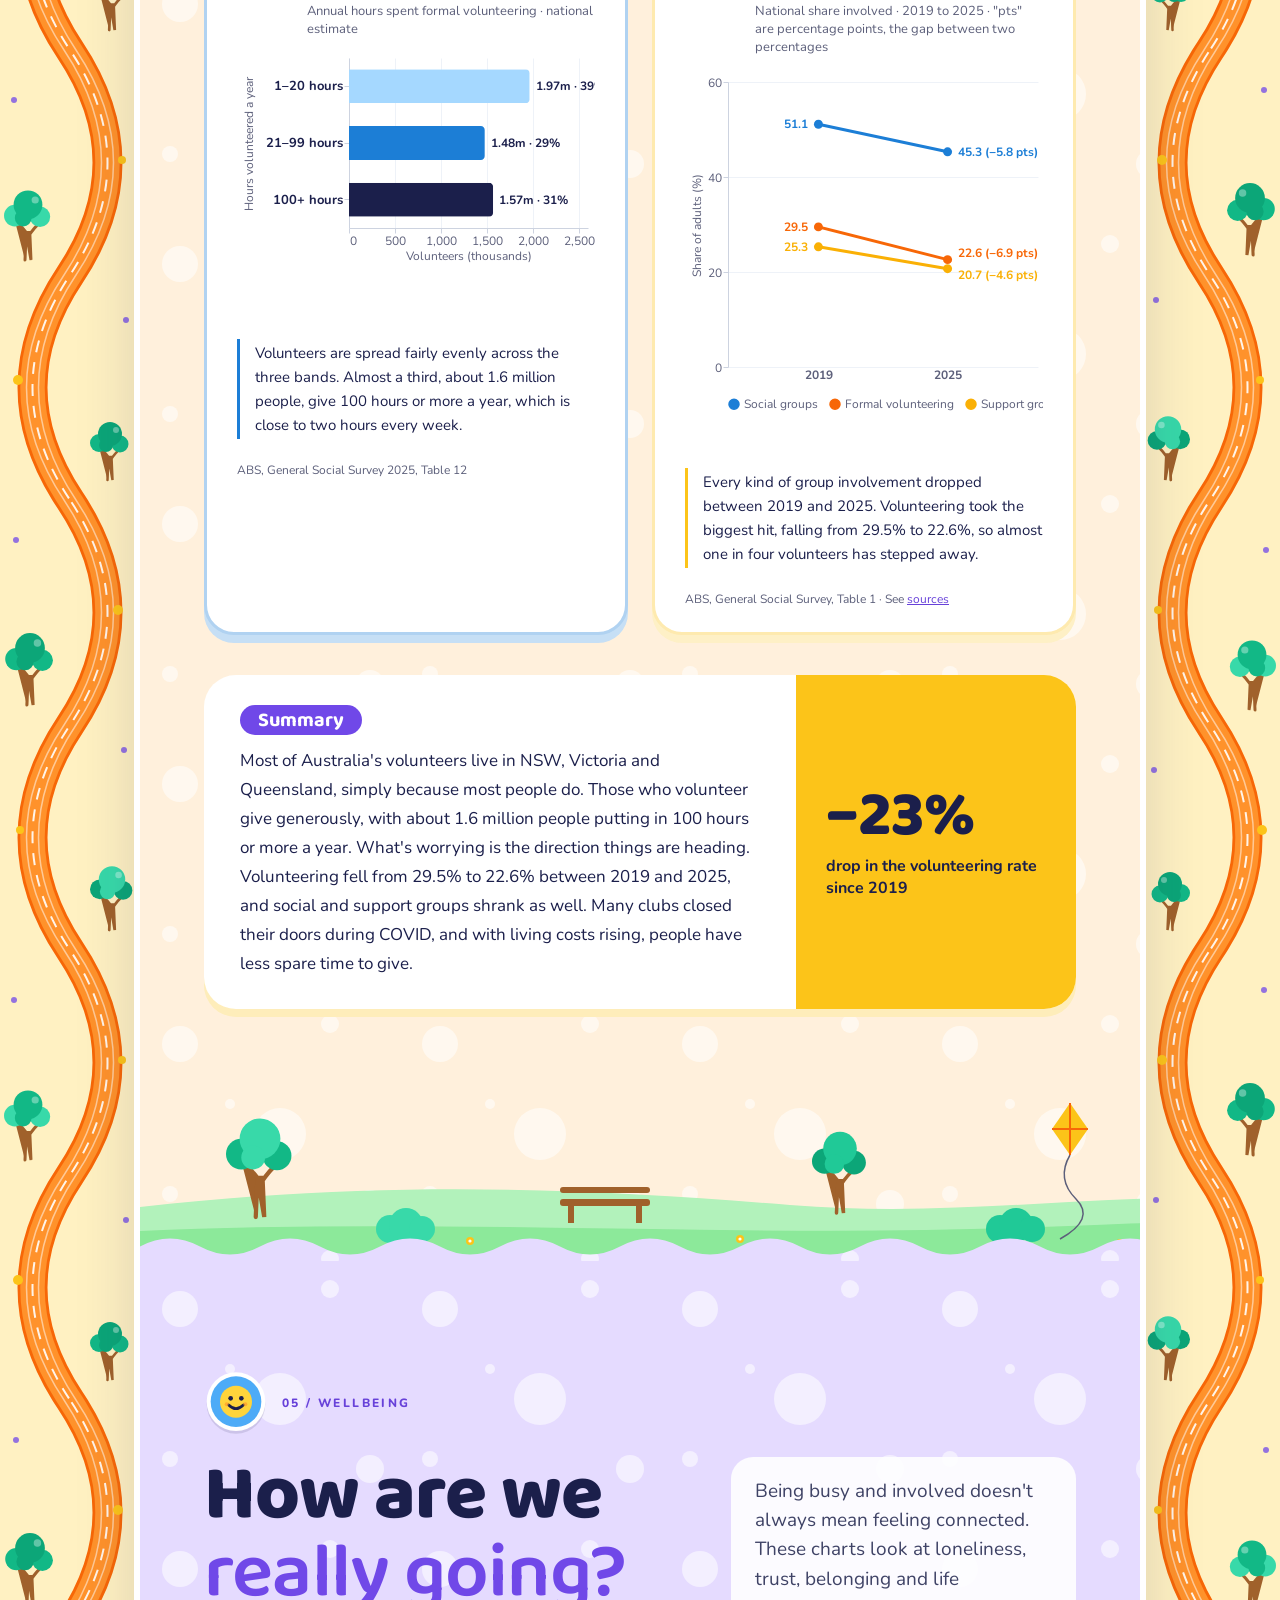
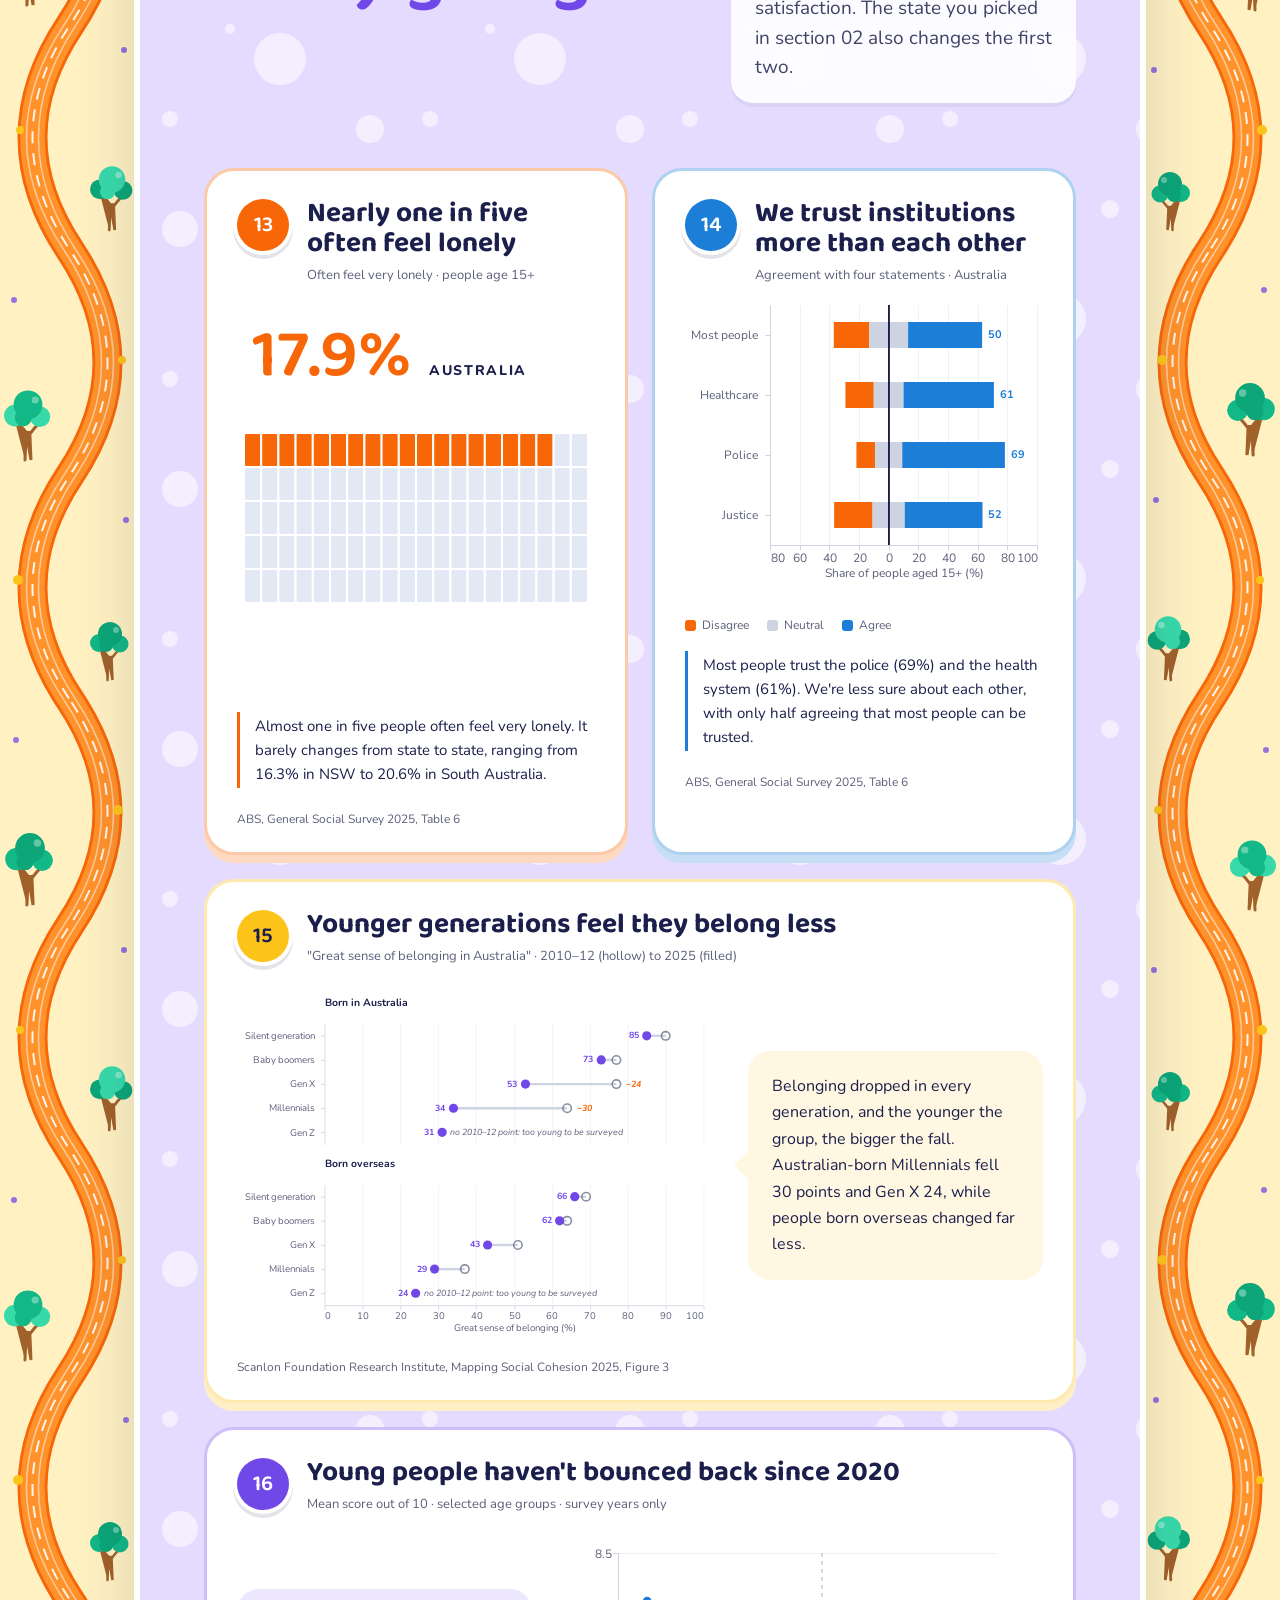
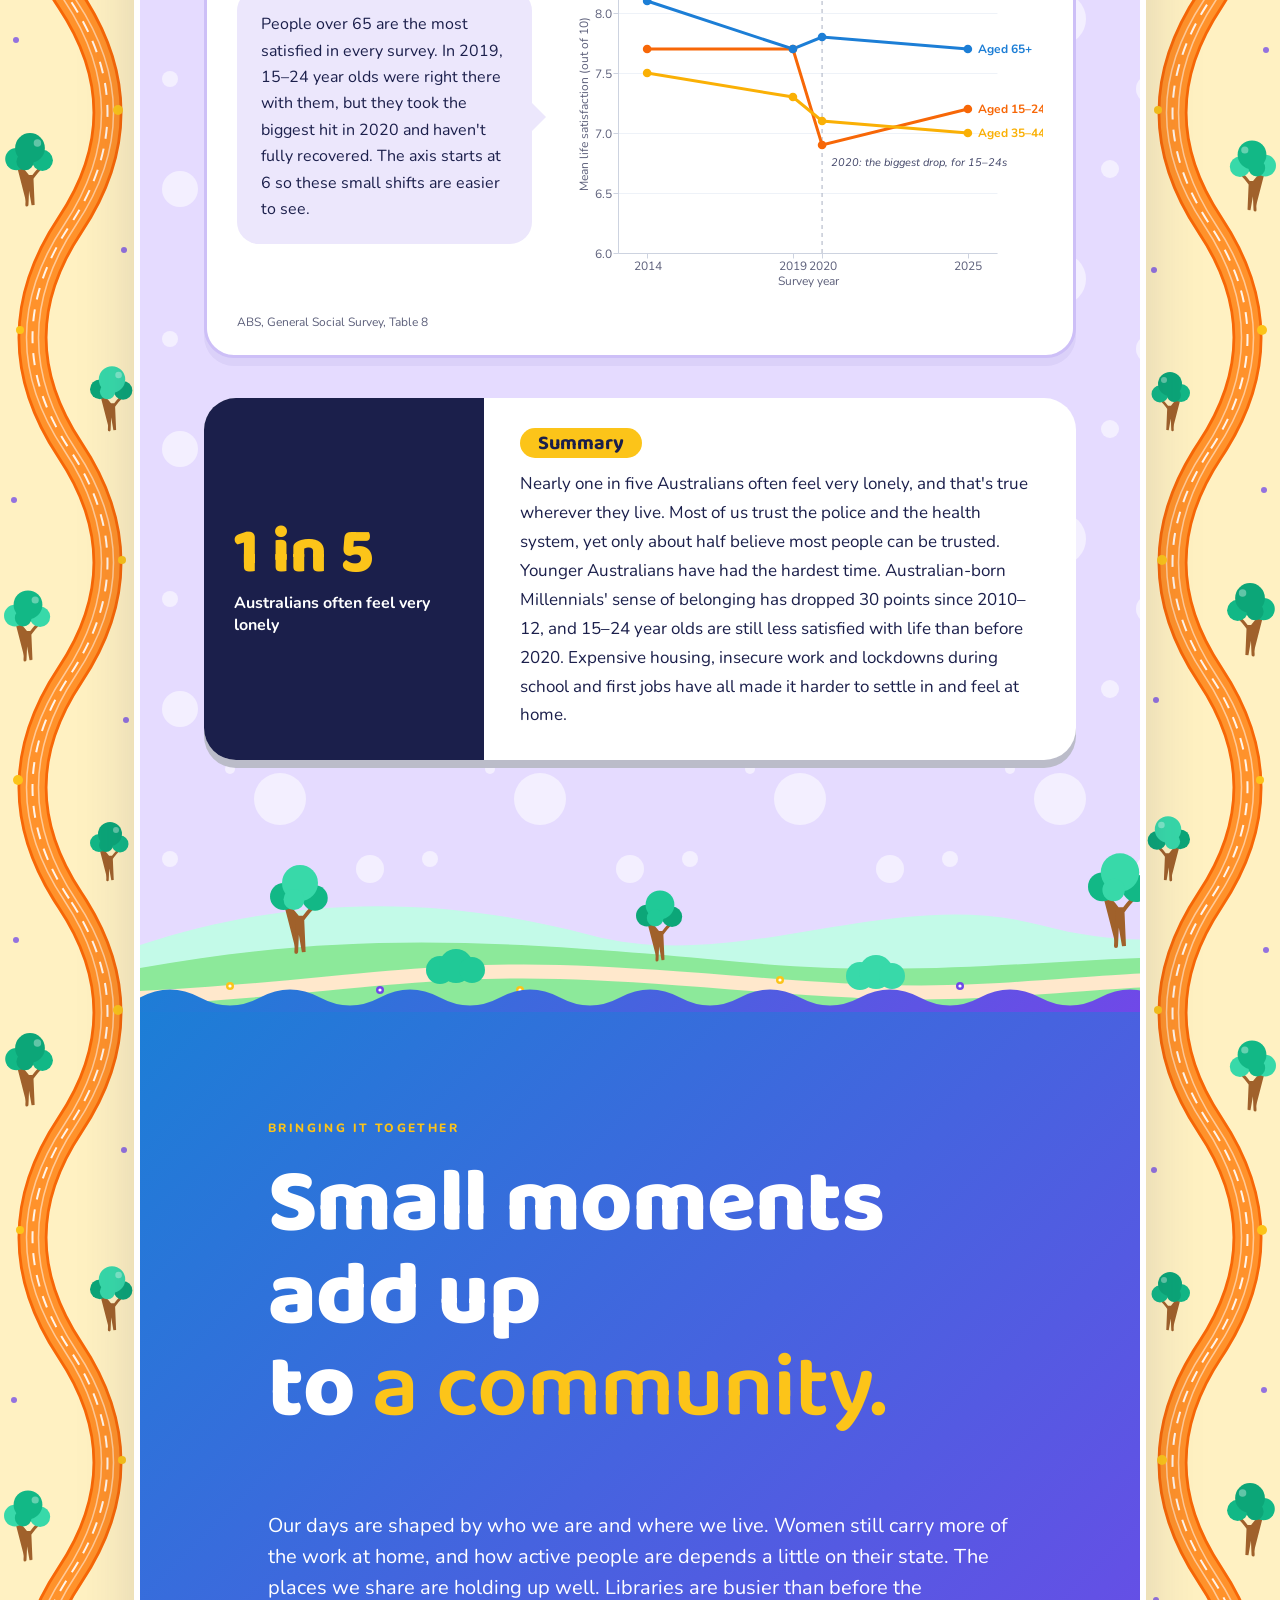
==== commit df942d63: "Version the stylesheet and script links so browsers load the latest files Co-Authored-By: Claude Opu" ====
--- a/docs/index.html
+++ b/docs/index.html
@@ -9,11 +9,11 @@
   <link rel="preconnect" href="https://fonts.googleapis.com">
   <link rel="preconnect" href="https://fonts.gstatic.com" crossorigin>
   <link rel="stylesheet" href="https://fonts.googleapis.com/css2?family=Baloo+2:wght@600;700;800&family=Nunito:wght@400;600;700;800&display=swap">
-  <link rel="stylesheet" href="styles.css">
+  <link rel="stylesheet" href="styles.css?v=20261025">
   <script defer src="vendor/vega.min.js"></script>
   <script defer src="vendor/vega-lite.min.js"></script>
   <script defer src="vendor/vega-embed.min.js"></script>
-  <script defer src="app.js"></script>
+  <script defer src="app.js?v=20261025"></script>
 </head>
 <body>
   <a class="skip-link" href="#main">Skip to the story</a>
--- a/docs/styles.css
+++ b/docs/styles.css
@@ -25,7 +25,7 @@
 
 .story-section{position:relative;padding:112px max(5vw,30px) 250px;scroll-margin-top:78px;background-color:#FFF0DC}
 .section-warm{background-color:#FFF3BF}.section-blue{background-color:#D0EBFF}.section-plum{background-color:#E5DBFF}
-.section-heading{max-width:1340px;margin:0 auto 60px;display:grid;grid-template-columns:1.1fr .9fr;column-gap:12%}.section-heading .eyebrow{grid-column:1/-1}.section-heading h2{font-size:clamp(50px,6vw,84px);line-height:1.02;margin:0}.section-heading>p:last-child{align-self:end;max-width:510px;font-size:19px;line-height:1.55;color:#3F4366;margin:0 0 5px}
+.section-heading{max-width:1340px;margin:0 auto 60px;display:grid;grid-template-columns:1.1fr .9fr;column-gap:12%}.section-heading .eyebrow{grid-column:1/-1}.section-heading h2{font-size:clamp(50px,6vw,84px);line-height:1.02;margin:0}.section-heading>p:last-child{align-self:end;max-width:510px;font-size:19px;line-height:1.55;color:#3F4366;margin:0 0 5px}.section-heading>p:last-child{background:rgba(255,255,255,.88);border-radius:22px;padding:20px 24px;box-shadow:0 4px 0 rgba(27,31,75,.05)}
 .section-blue em{color:var(--blue)}.section-plum em{color:var(--violet)}
 
 .chart-grid{max-width:1340px;margin:auto;display:grid;gap:24px}.two-col{grid-template-columns:repeat(2,minmax(0,1fr))}.feature-grid{grid-template-columns:1.25fr .75fr}
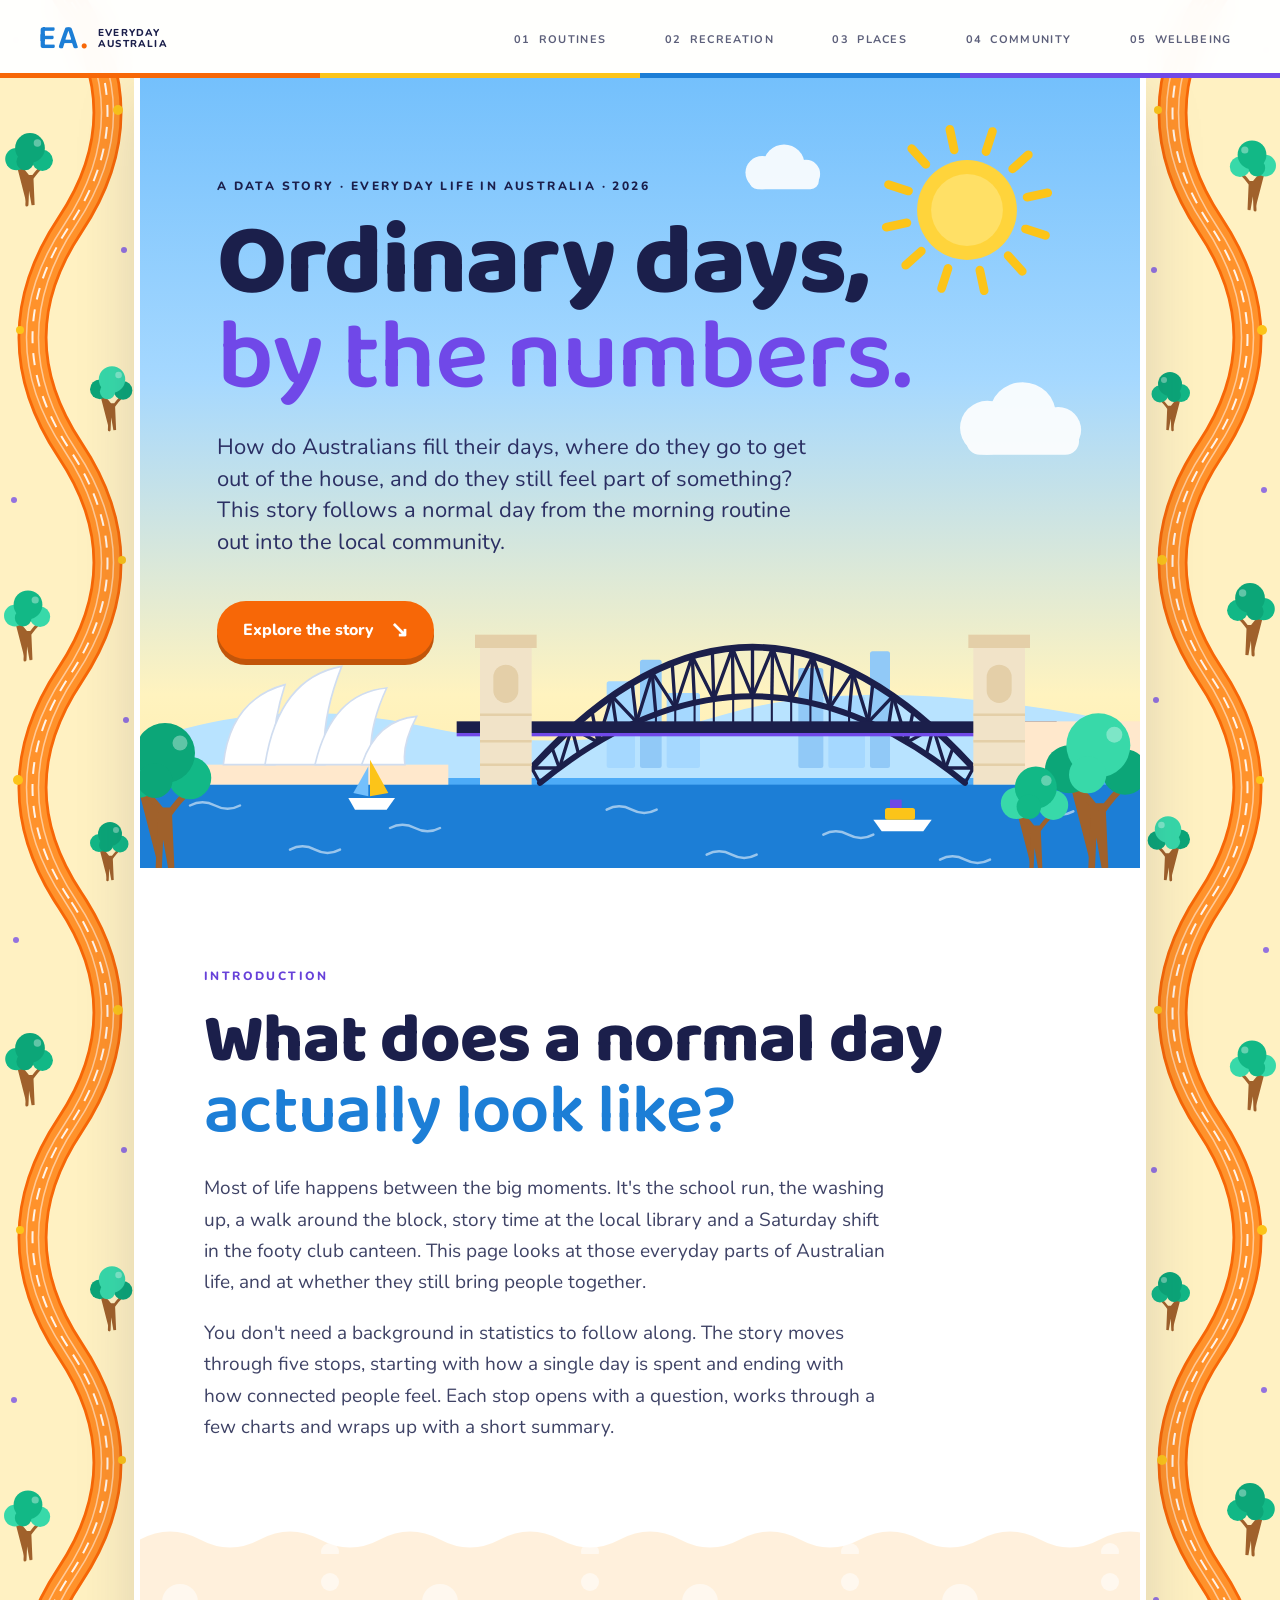
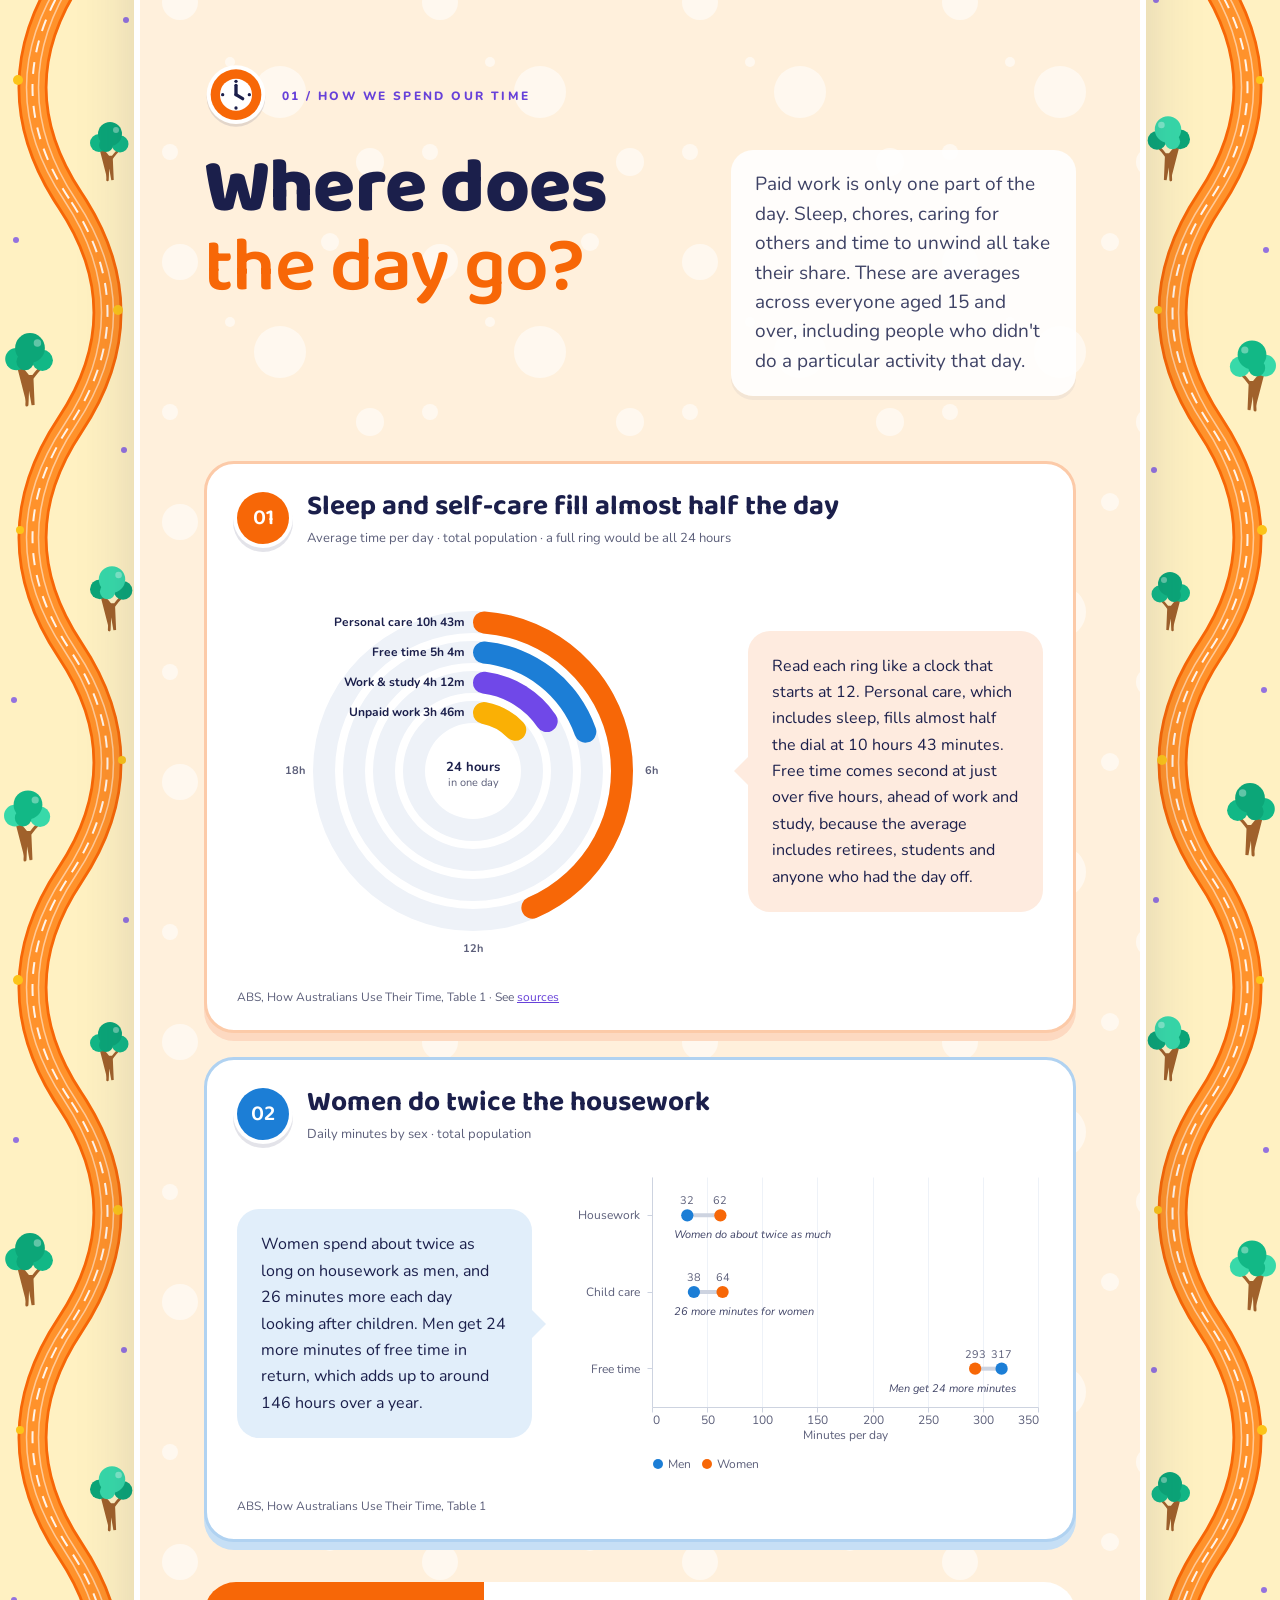
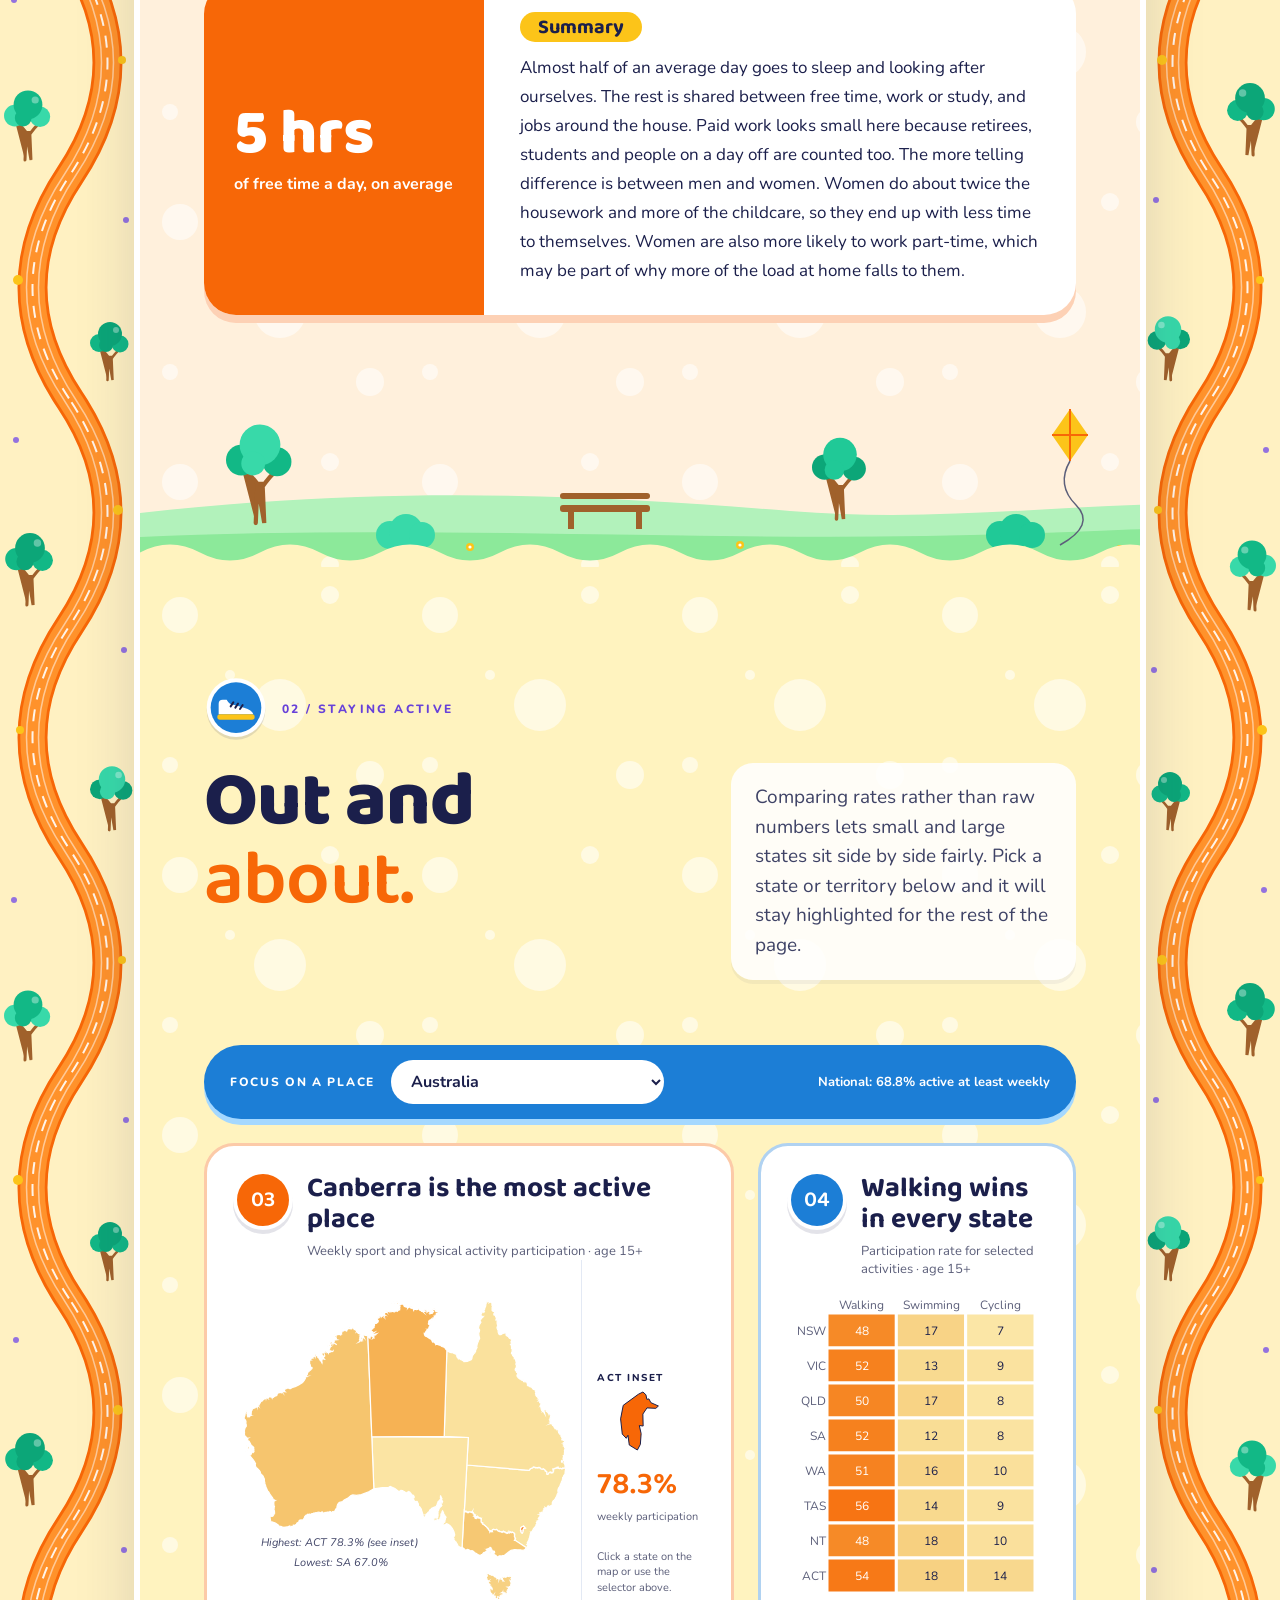
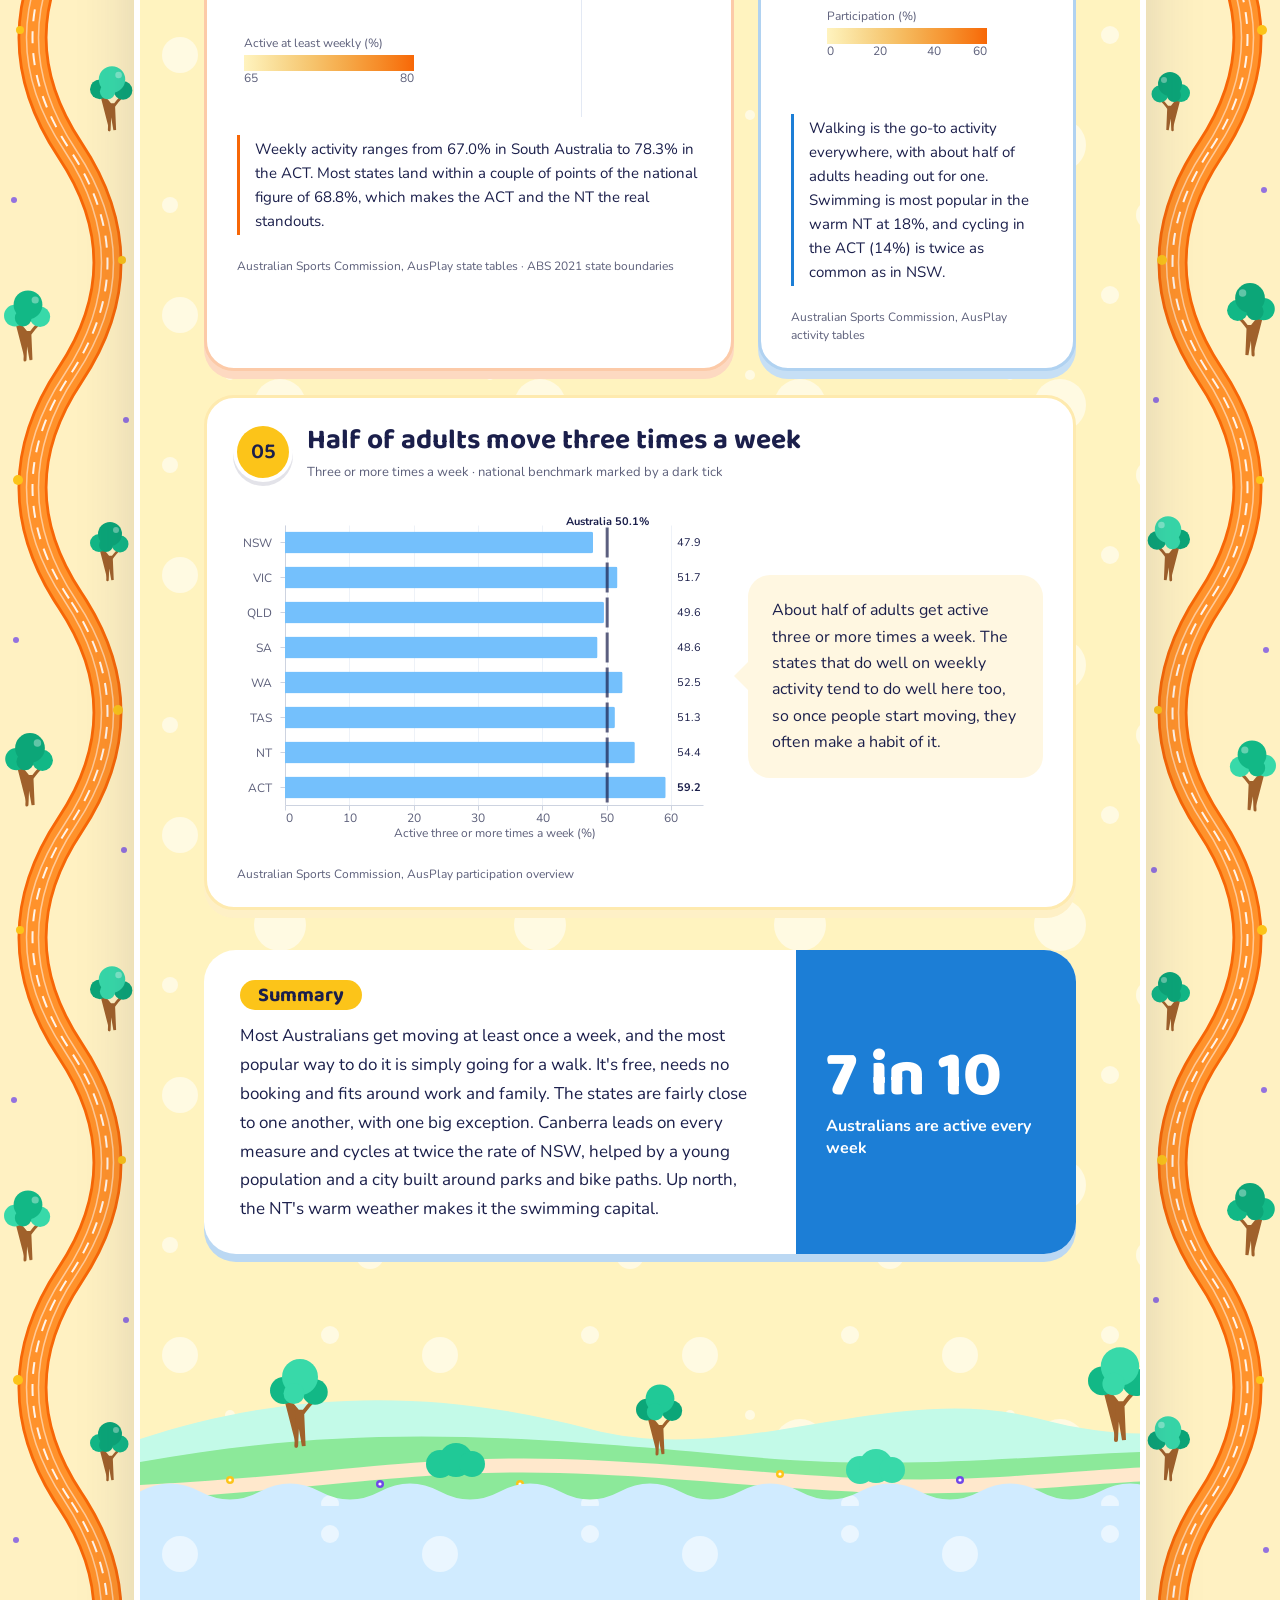
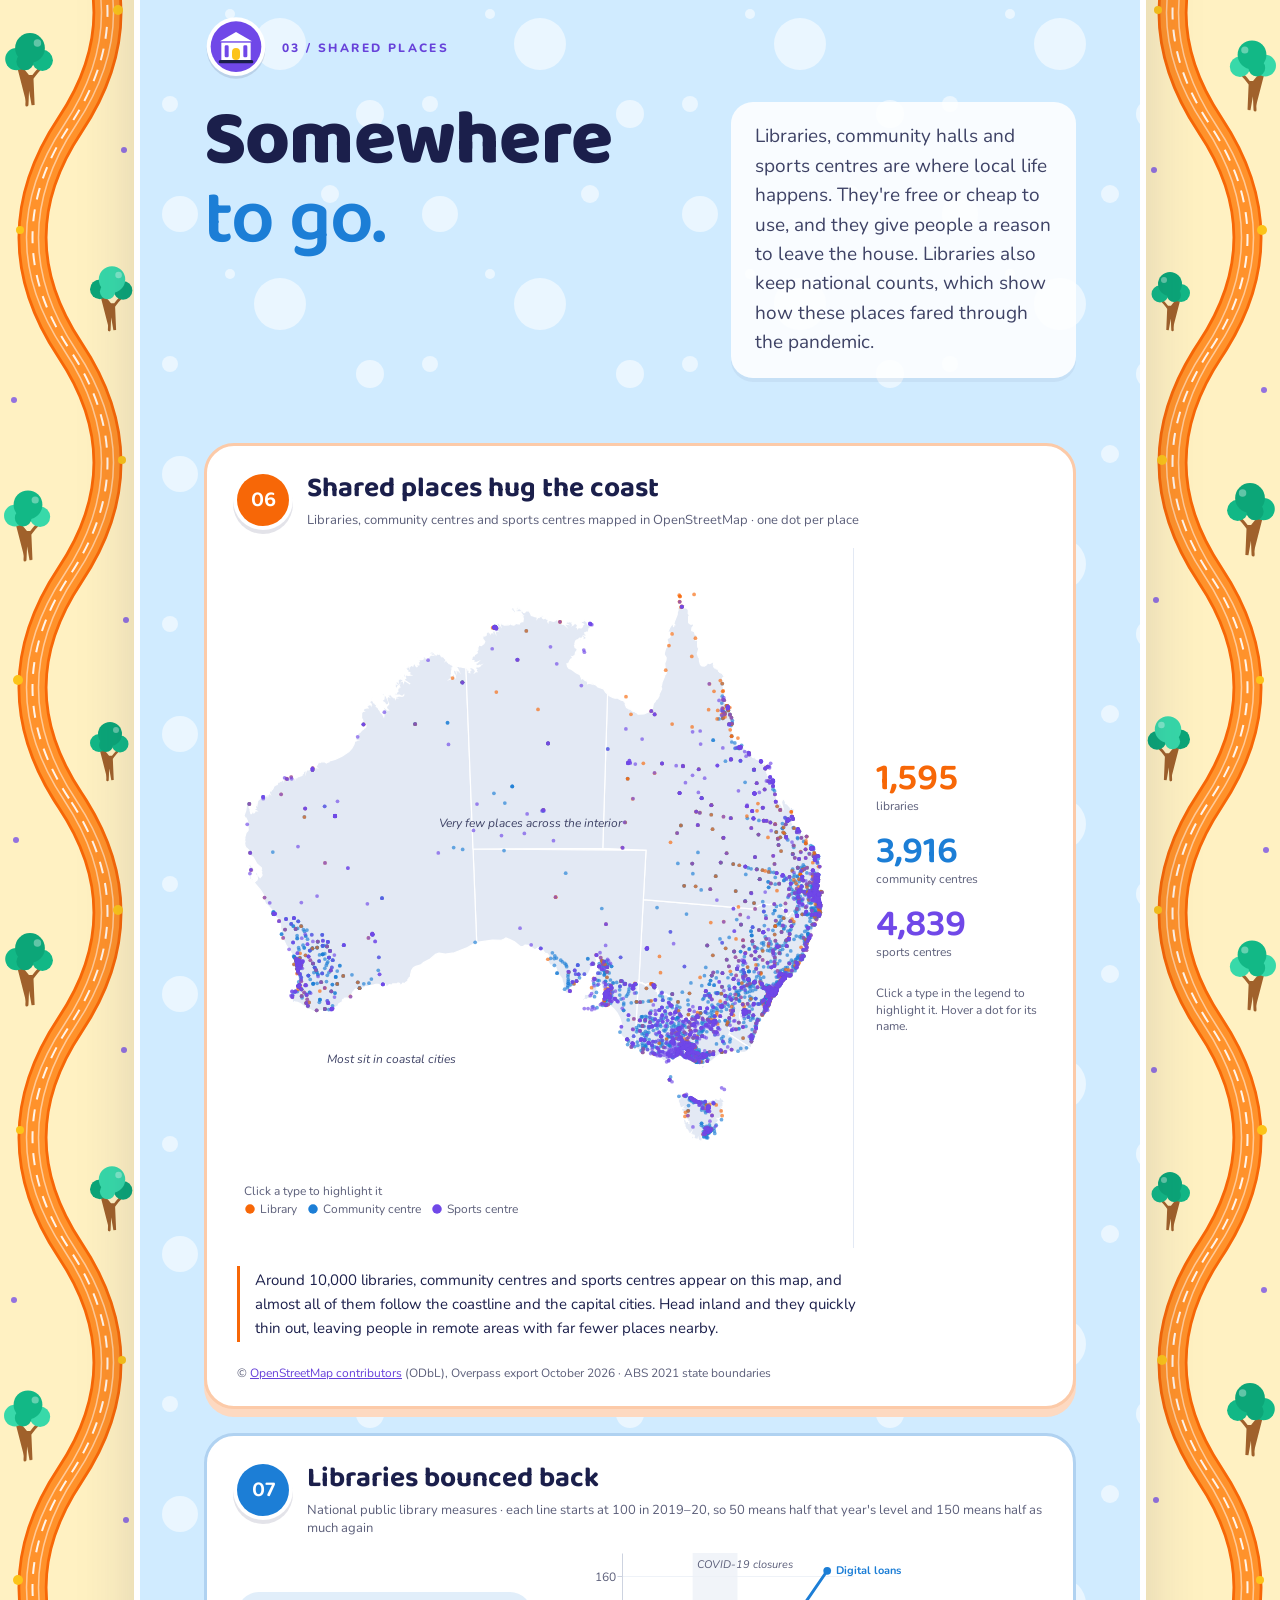
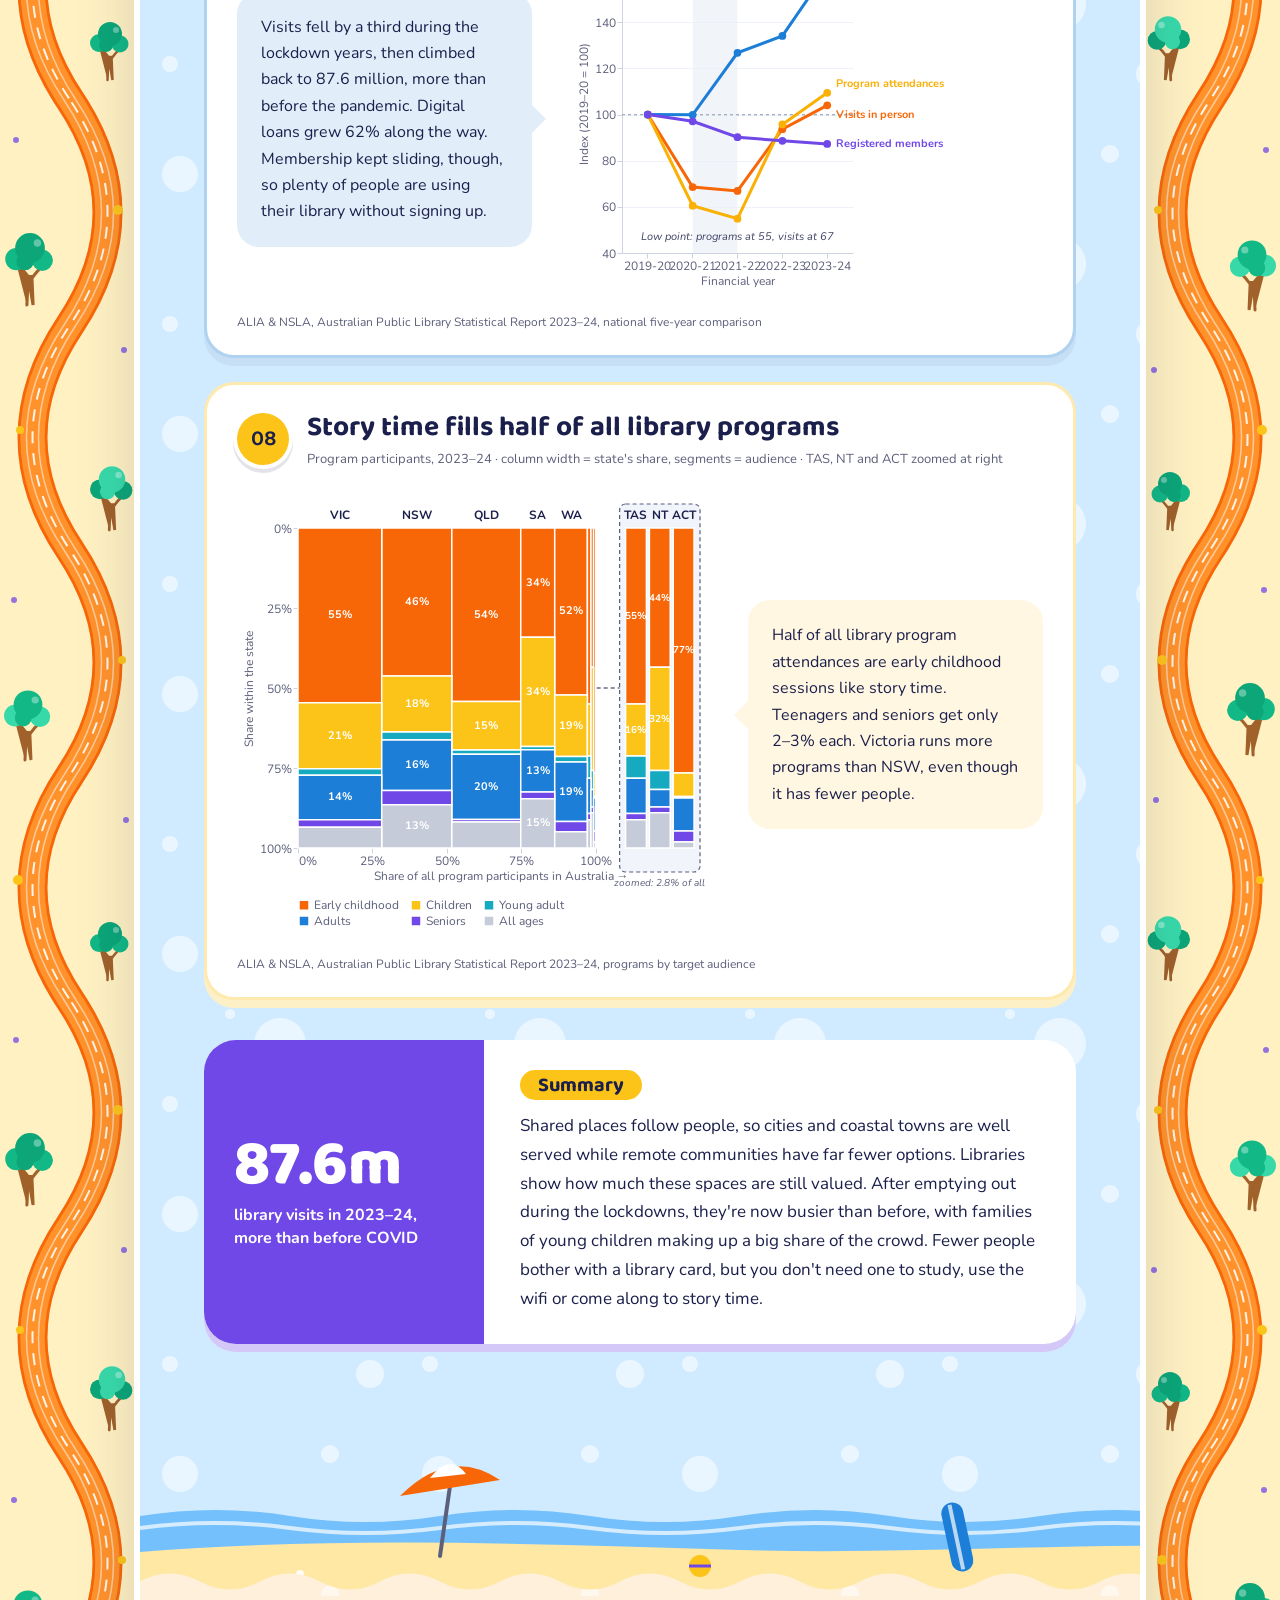
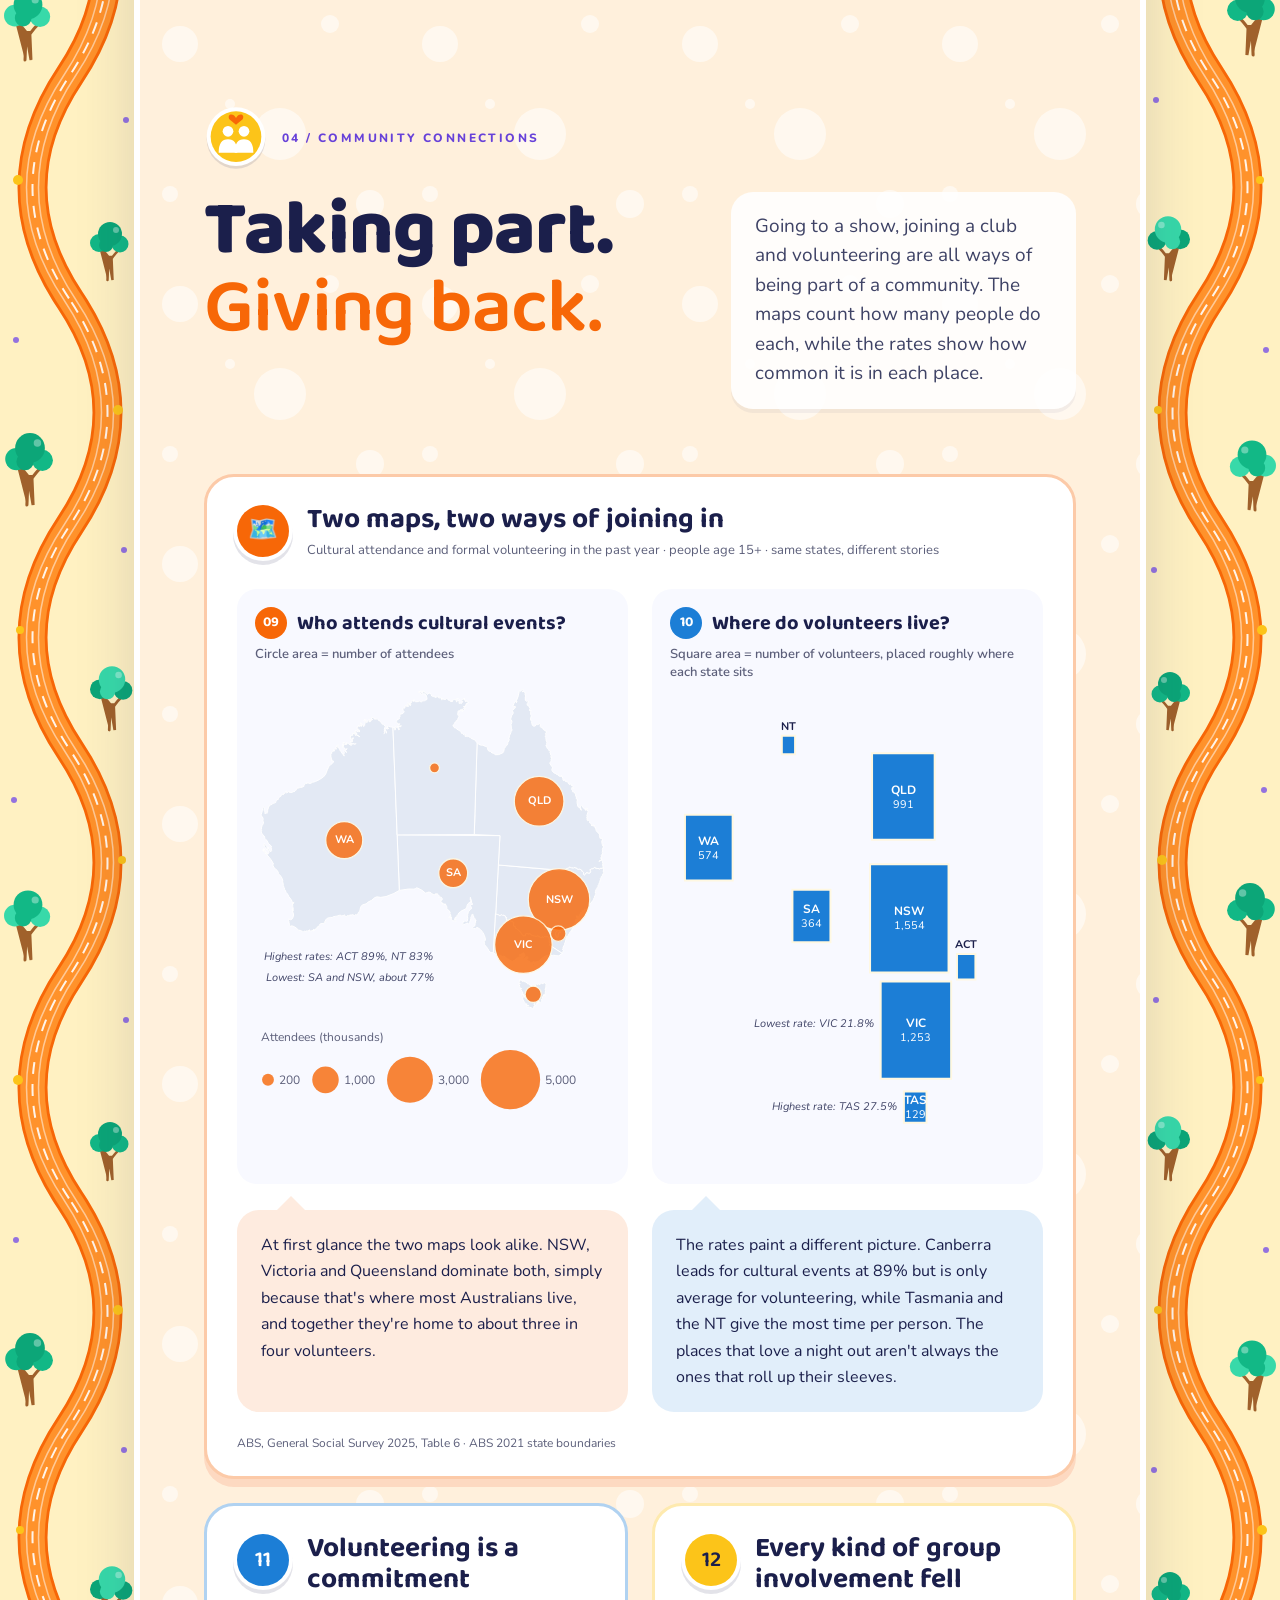
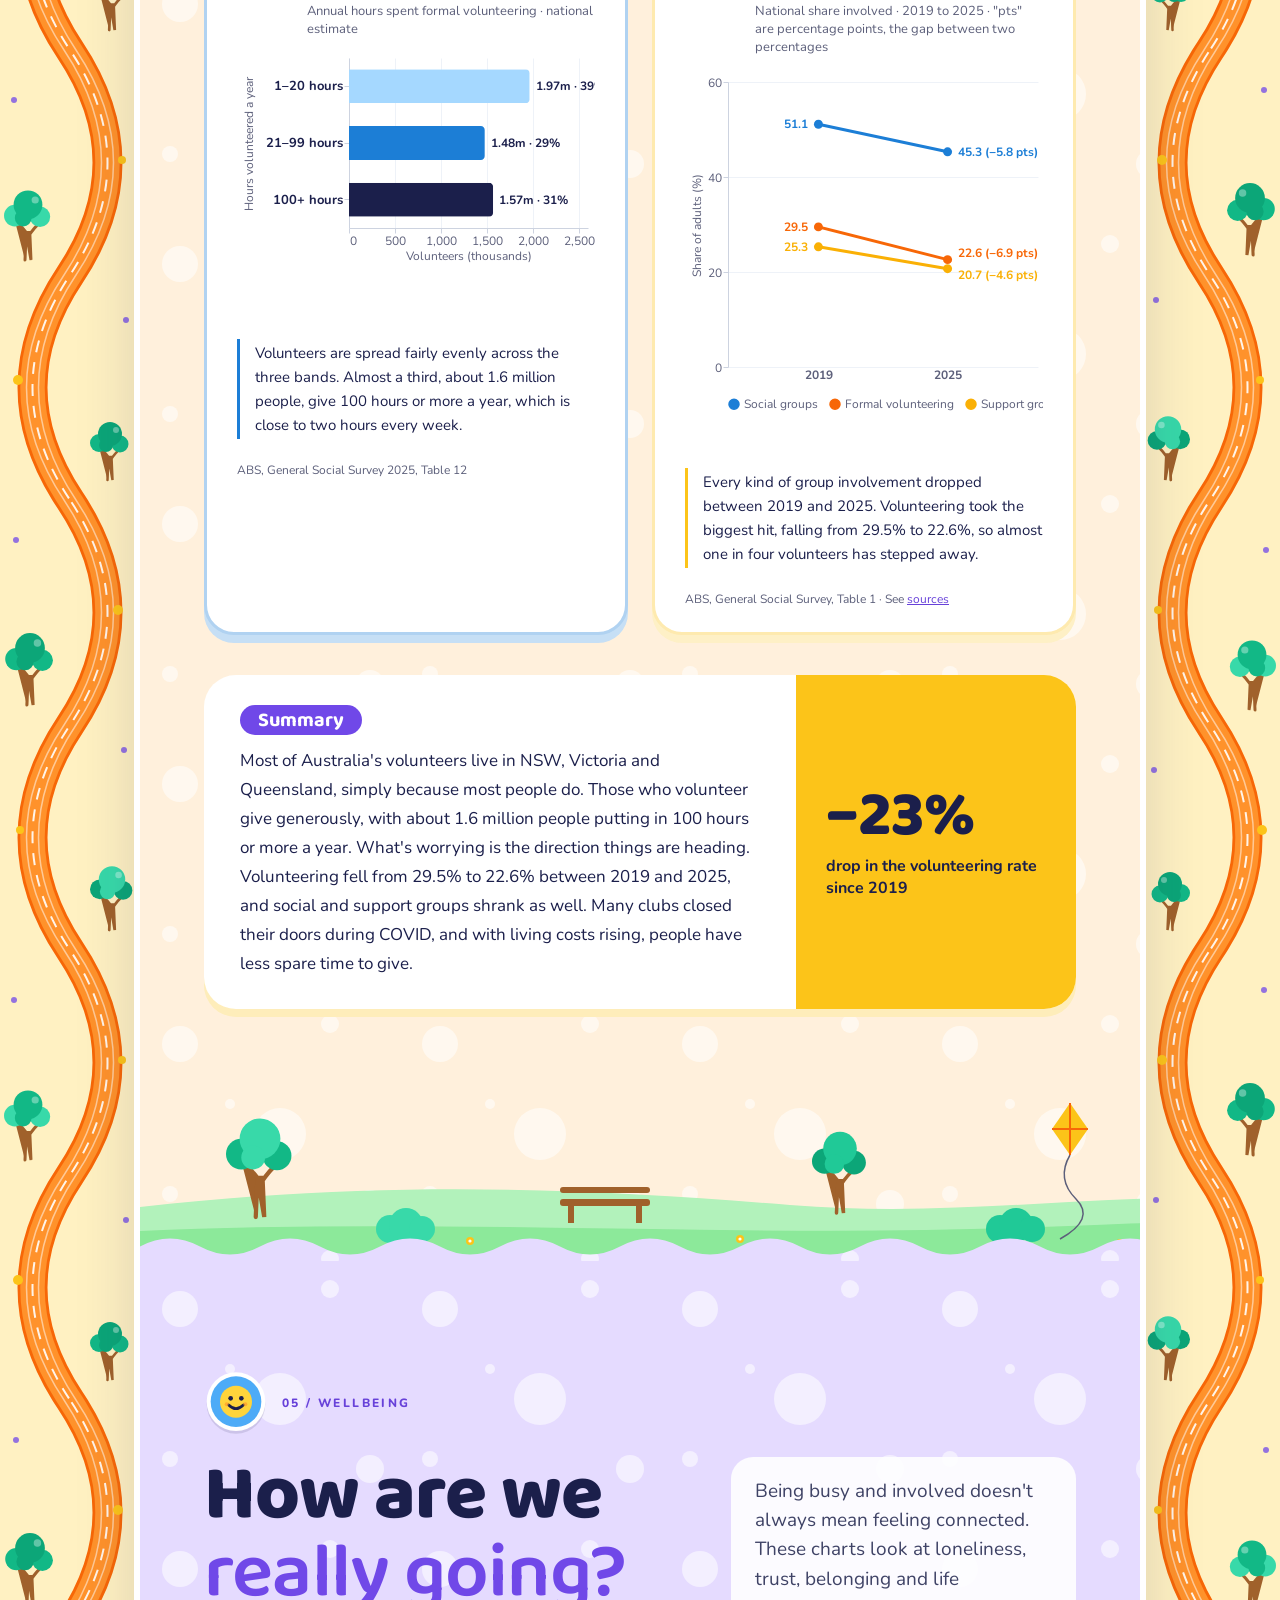
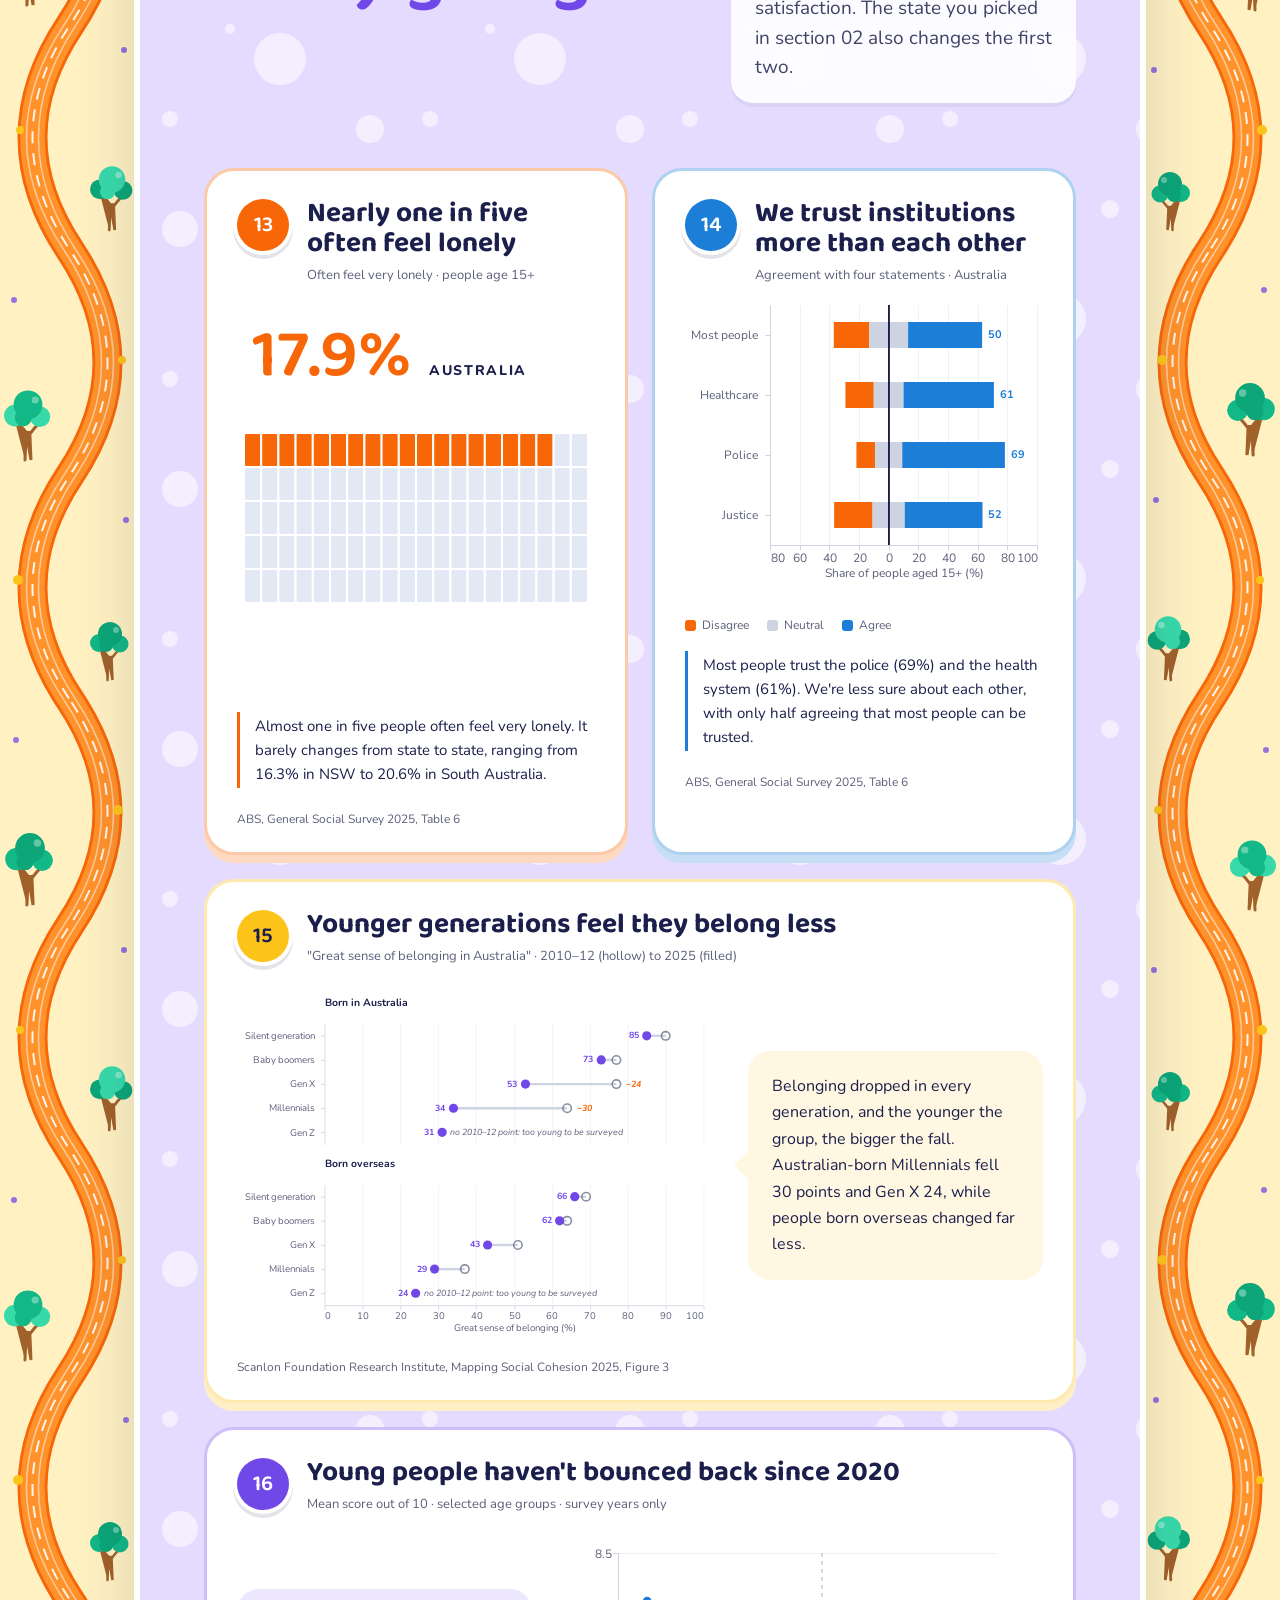
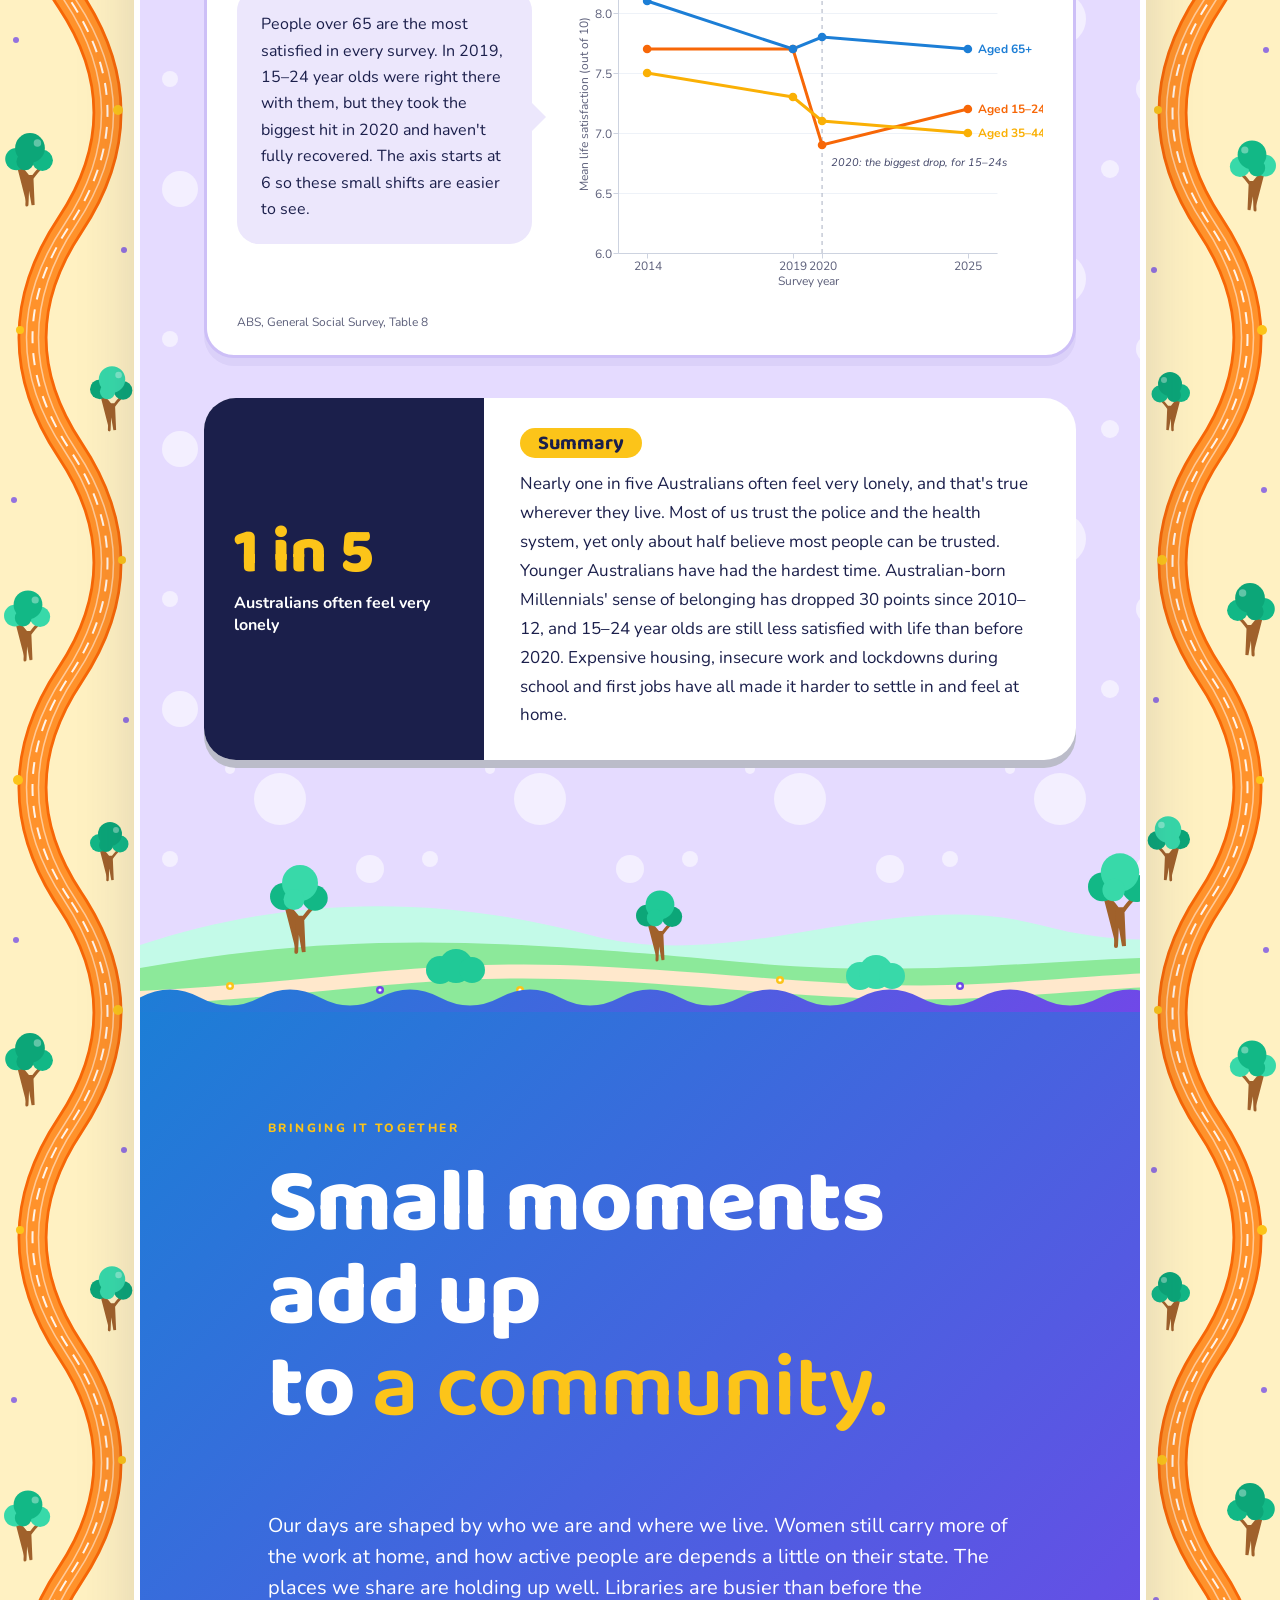
==== commit 5523806c: "Update last-updated date Co-Authored-By: Claude Opus 5.5 <noreply@anthropic.com>" ====
--- a/docs/index.html
+++ b/docs/index.html
@@ -118,7 +118,7 @@
 
     <section class="closing"><p class="eyebrow">BRINGING IT TOGETHER</p><h2>Small moments add up<br>to <em>a community.</em></h2><p>Our days are shaped by who we are and where we live. Women still carry more of the work at home, and how active people are depends a little on their state. The places we share are holding up well. Libraries are busier than before the pandemic, and millions still turn up to events and volunteer. But fewer people are joining groups than in 2019, and younger Australians feel less at home than their parents did at the same age. Looking after the everyday places and groups that bring people together may matter more than ever.</p></section>
 
-    <footer id="sources"><div><p class="eyebrow">SOURCES</p><h2>Behind the numbers.</h2><ol class="source-list"><li><span>ABS, How Australians Use Their Time 2020–21</span><a href="https://www.abs.gov.au/statistics/people/people-and-communities/how-australians-use-their-time/latest-release" target="_blank" rel="noopener">https://www.abs.gov.au/statistics/people/people-and-communities/how-australians-use-their-time/latest-release</a></li><li><span>ABS, General Social Survey: Summary Results, Australia 2025</span><a href="https://www.abs.gov.au/statistics/people/people-and-communities/general-social-survey-summary-results-australia/latest-release" target="_blank" rel="noopener">https://www.abs.gov.au/statistics/people/people-and-communities/general-social-survey-summary-results-australia/latest-release</a></li><li><span>Australian Sports Commission, AusPlay</span><a href="https://www.sportaus.gov.au/ausplay" target="_blank" rel="noopener">https://www.sportaus.gov.au/ausplay</a></li><li><span>ALIA &amp; NSLA, Australian Public Library Statistical Report 2023–24</span><a href="https://read.alia.org.au/library-statistics" target="_blank" rel="noopener">https://read.alia.org.au/library-statistics</a></li><li><span>Scanlon Foundation Research Institute, Mapping Social Cohesion 2025</span><a href="https://scanloninstitute.org.au/mapping-social-cohesion-2025/" target="_blank" rel="noopener">https://scanloninstitute.org.au/mapping-social-cohesion-2025/</a></li><li><span>© OpenStreetMap contributors (ODbL)</span><a href="https://www.openstreetmap.org/copyright" target="_blank" rel="noopener">https://www.openstreetmap.org/copyright</a></li><li><span>ABS, ASGS Edition 3 digital boundary files (2021 states and territories)</span><a href="https://www.abs.gov.au/statistics/standards/australian-statistical-geography-standard-asgs/edition-3-july-2021-june-2026/access-and-downloads/digital-boundary-files" target="_blank" rel="noopener">https://www.abs.gov.au/statistics/standards/australian-statistical-geography-standard-asgs/edition-3-july-2021-june-2026/access-and-downloads/digital-boundary-files</a></li></ol></div><div class="footer-meta"><span>EVERYDAY LIFE IN AUSTRALIA</span><span>FIT3179 DATA VISUALISATION 2 · TOPIC 25</span><span>Author: Kimberley Carlile (33882959) · Last updated 20 October 2026</span><span>Charts built with Vega-Lite and Vega. Generative AI was used in this assignment.</span></div></footer>
+    <footer id="sources"><div><p class="eyebrow">SOURCES</p><h2>Behind the numbers.</h2><ol class="source-list"><li><span>ABS, How Australians Use Their Time 2020–21</span><a href="https://www.abs.gov.au/statistics/people/people-and-communities/how-australians-use-their-time/latest-release" target="_blank" rel="noopener">https://www.abs.gov.au/statistics/people/people-and-communities/how-australians-use-their-time/latest-release</a></li><li><span>ABS, General Social Survey: Summary Results, Australia 2025</span><a href="https://www.abs.gov.au/statistics/people/people-and-communities/general-social-survey-summary-results-australia/latest-release" target="_blank" rel="noopener">https://www.abs.gov.au/statistics/people/people-and-communities/general-social-survey-summary-results-australia/latest-release</a></li><li><span>Australian Sports Commission, AusPlay</span><a href="https://www.sportaus.gov.au/ausplay" target="_blank" rel="noopener">https://www.sportaus.gov.au/ausplay</a></li><li><span>ALIA &amp; NSLA, Australian Public Library Statistical Report 2023–24</span><a href="https://read.alia.org.au/library-statistics" target="_blank" rel="noopener">https://read.alia.org.au/library-statistics</a></li><li><span>Scanlon Foundation Research Institute, Mapping Social Cohesion 2025</span><a href="https://scanloninstitute.org.au/mapping-social-cohesion-2025/" target="_blank" rel="noopener">https://scanloninstitute.org.au/mapping-social-cohesion-2025/</a></li><li><span>© OpenStreetMap contributors (ODbL)</span><a href="https://www.openstreetmap.org/copyright" target="_blank" rel="noopener">https://www.openstreetmap.org/copyright</a></li><li><span>ABS, ASGS Edition 3 digital boundary files (2021 states and territories)</span><a href="https://www.abs.gov.au/statistics/standards/australian-statistical-geography-standard-asgs/edition-3-july-2021-june-2026/access-and-downloads/digital-boundary-files" target="_blank" rel="noopener">https://www.abs.gov.au/statistics/standards/australian-statistical-geography-standard-asgs/edition-3-july-2021-june-2026/access-and-downloads/digital-boundary-files</a></li></ol></div><div class="footer-meta"><span>EVERYDAY LIFE IN AUSTRALIA</span><span>FIT3179 DATA VISUALISATION 2 · TOPIC 25</span><span>Author: Kimberley Carlile (33882959) · Last updated 25 October 2026</span><span>Charts built with Vega-Lite and Vega. Generative AI was used in this assignment.</span></div></footer>
   </main>
 </body>
 </html>
